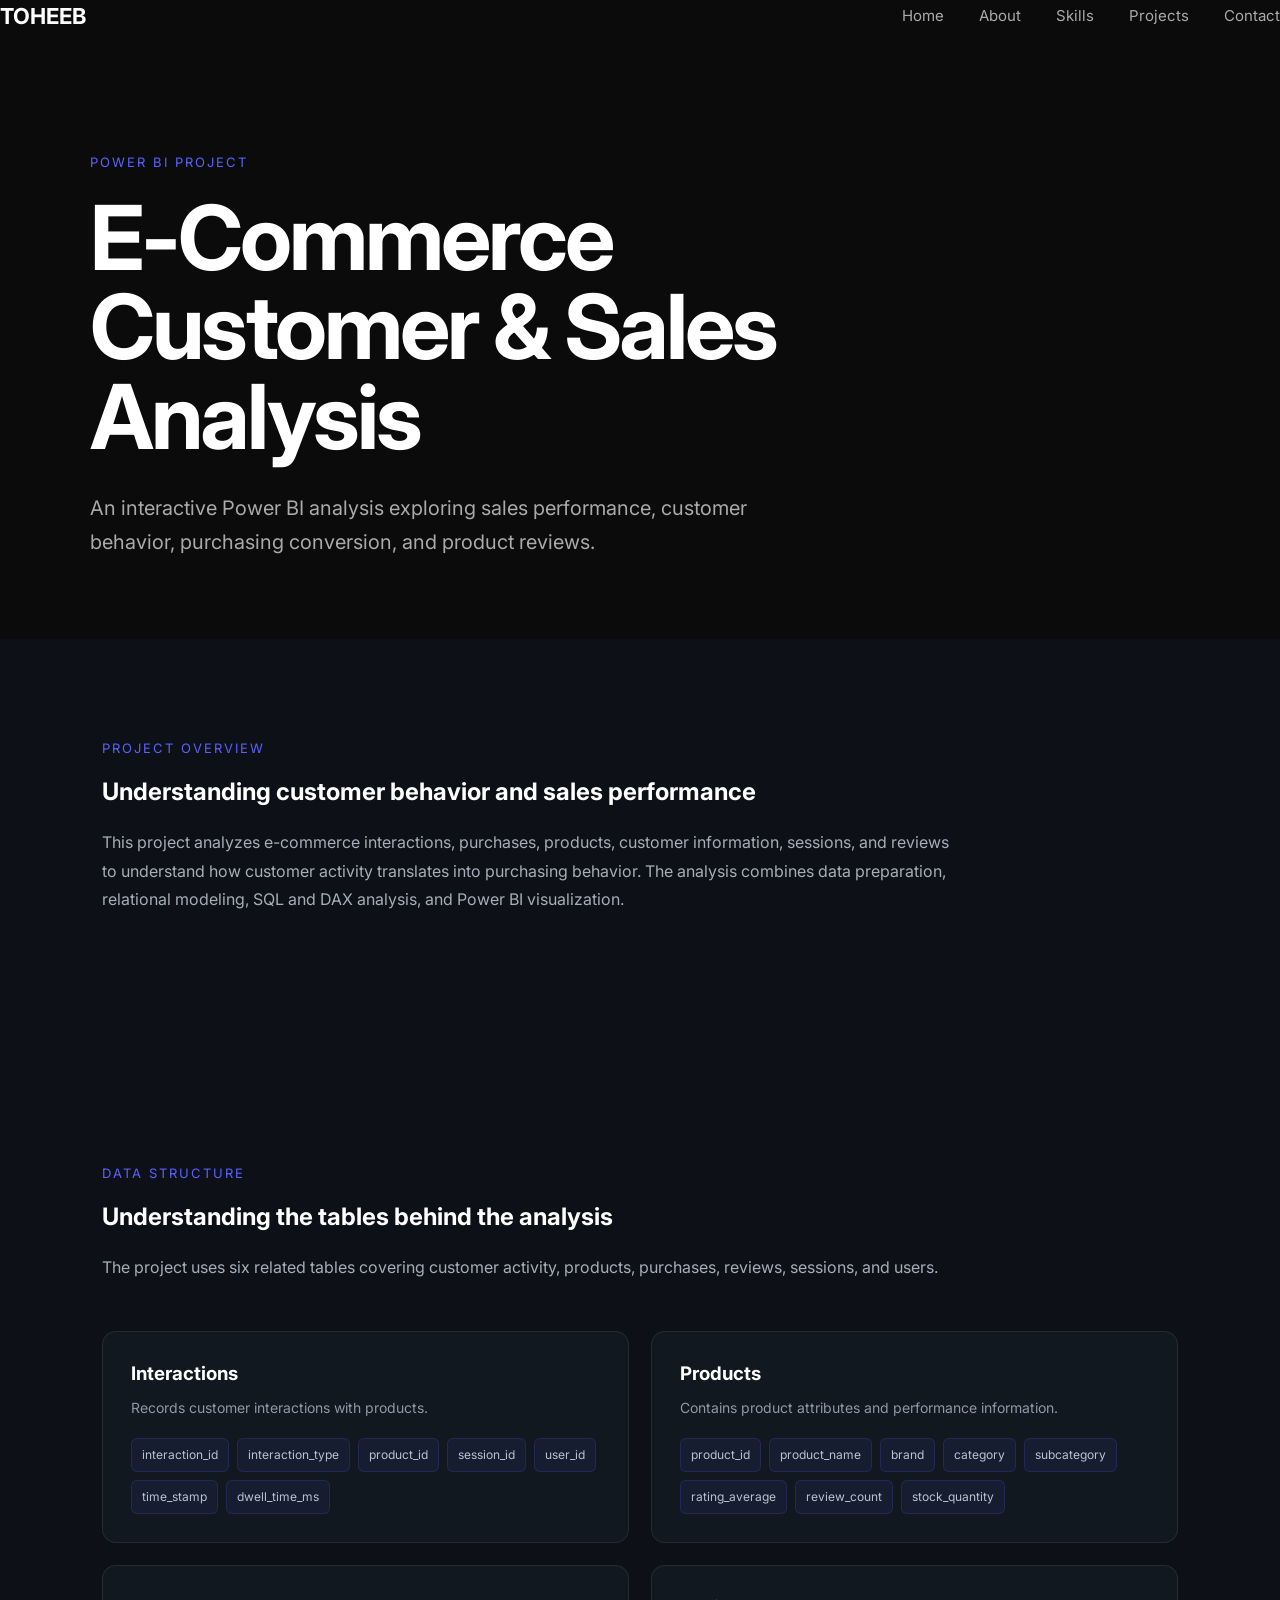
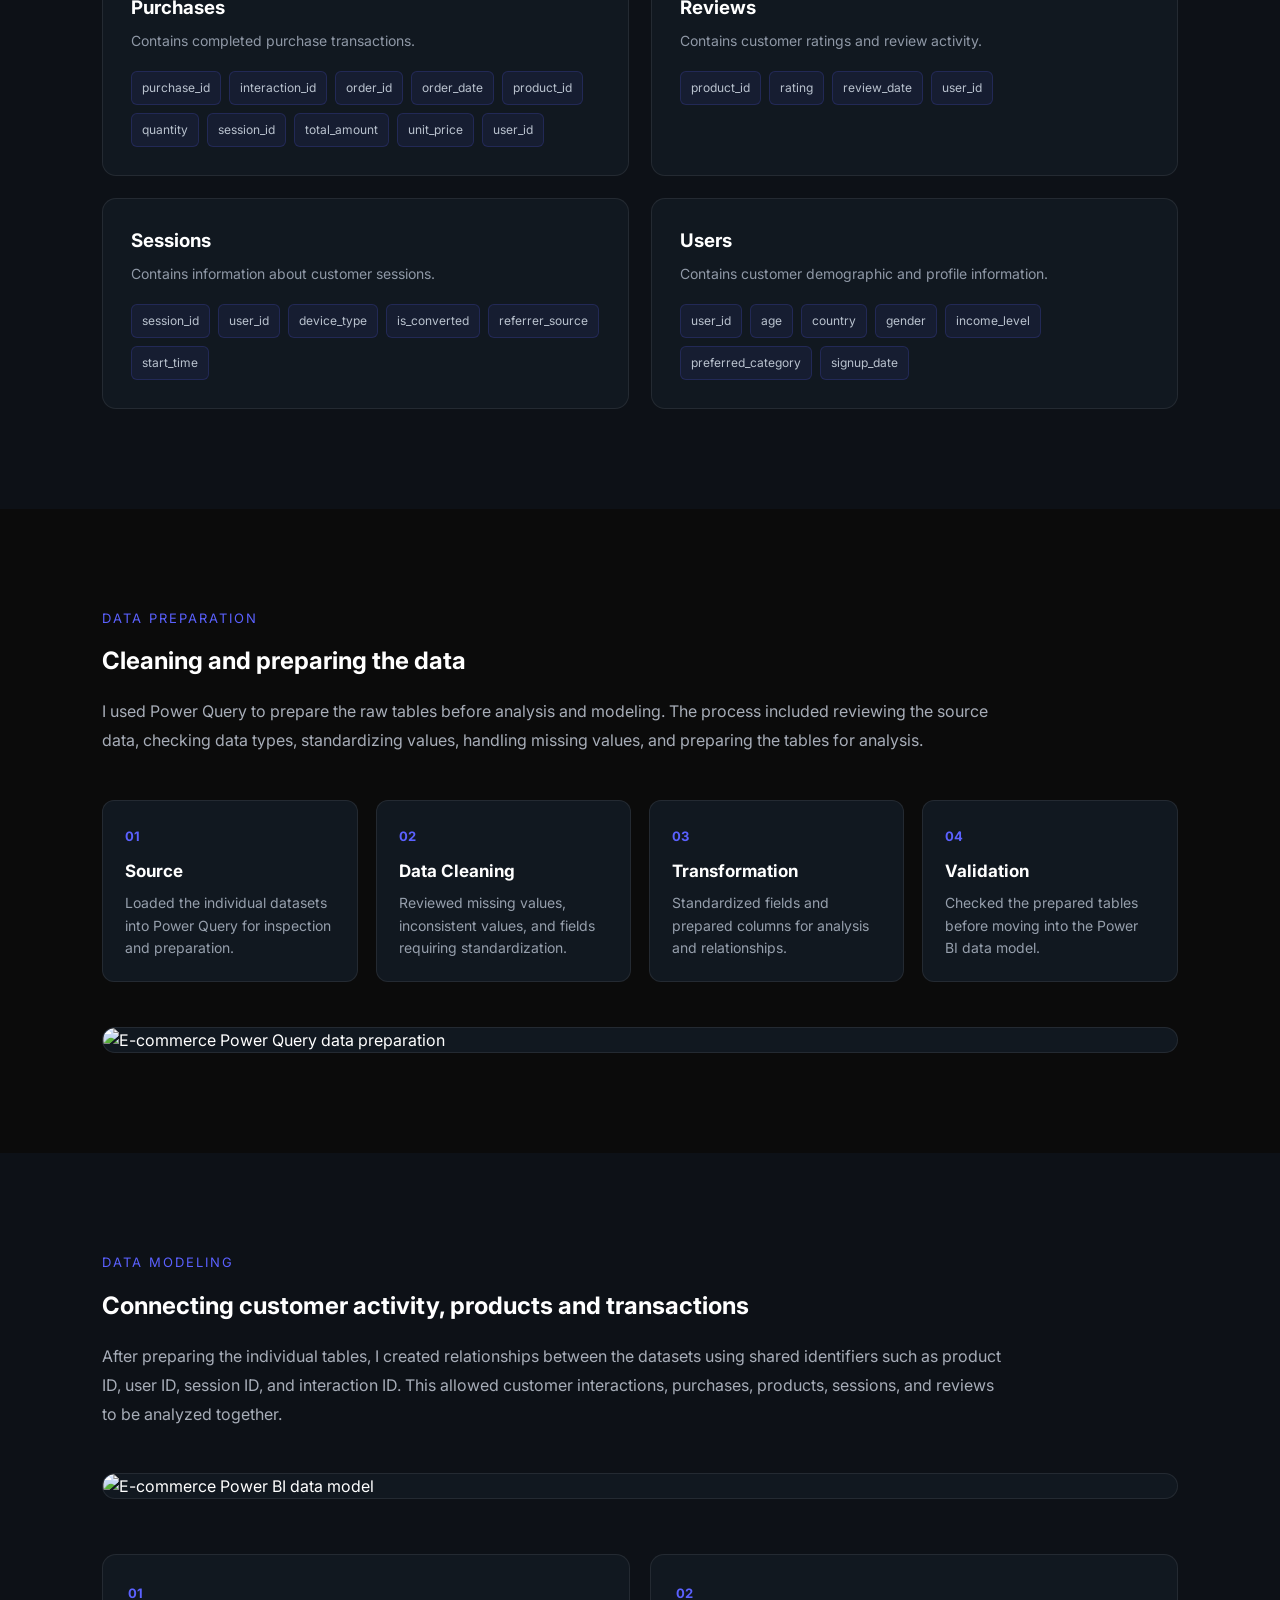
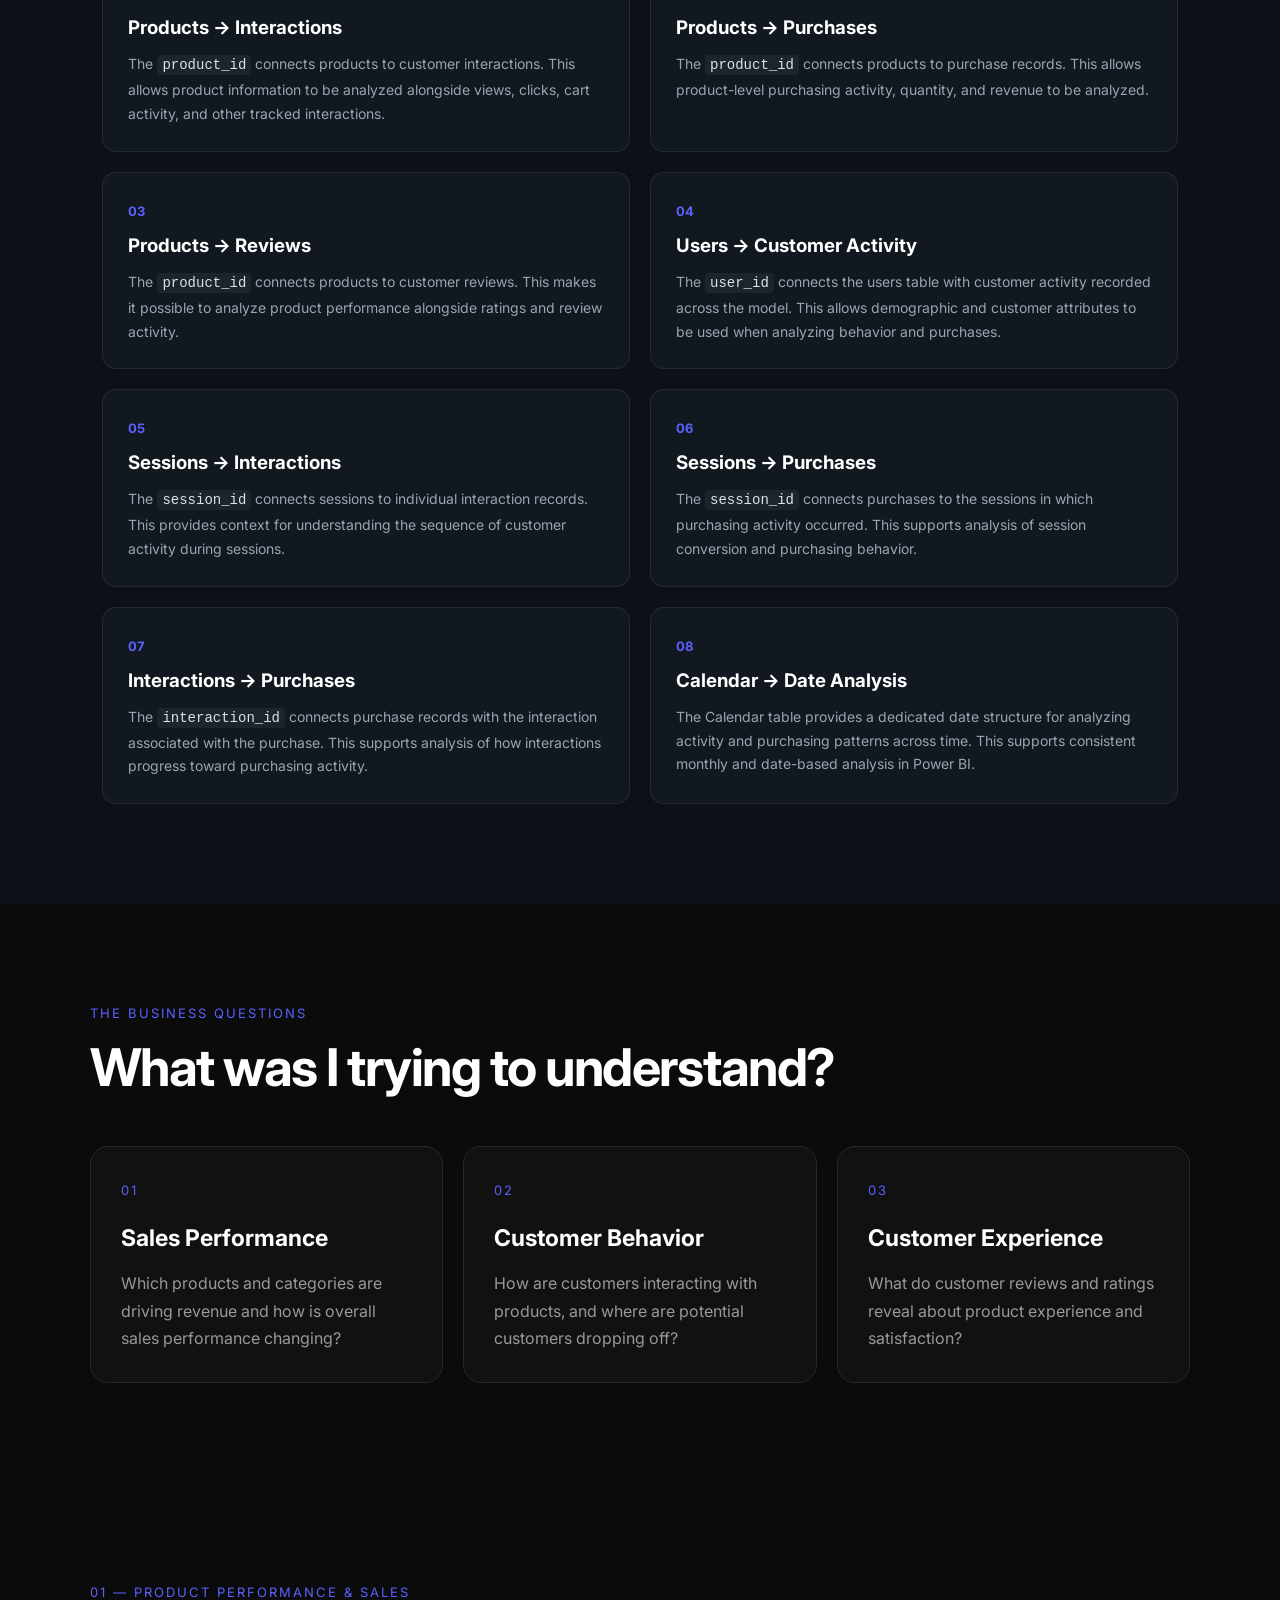
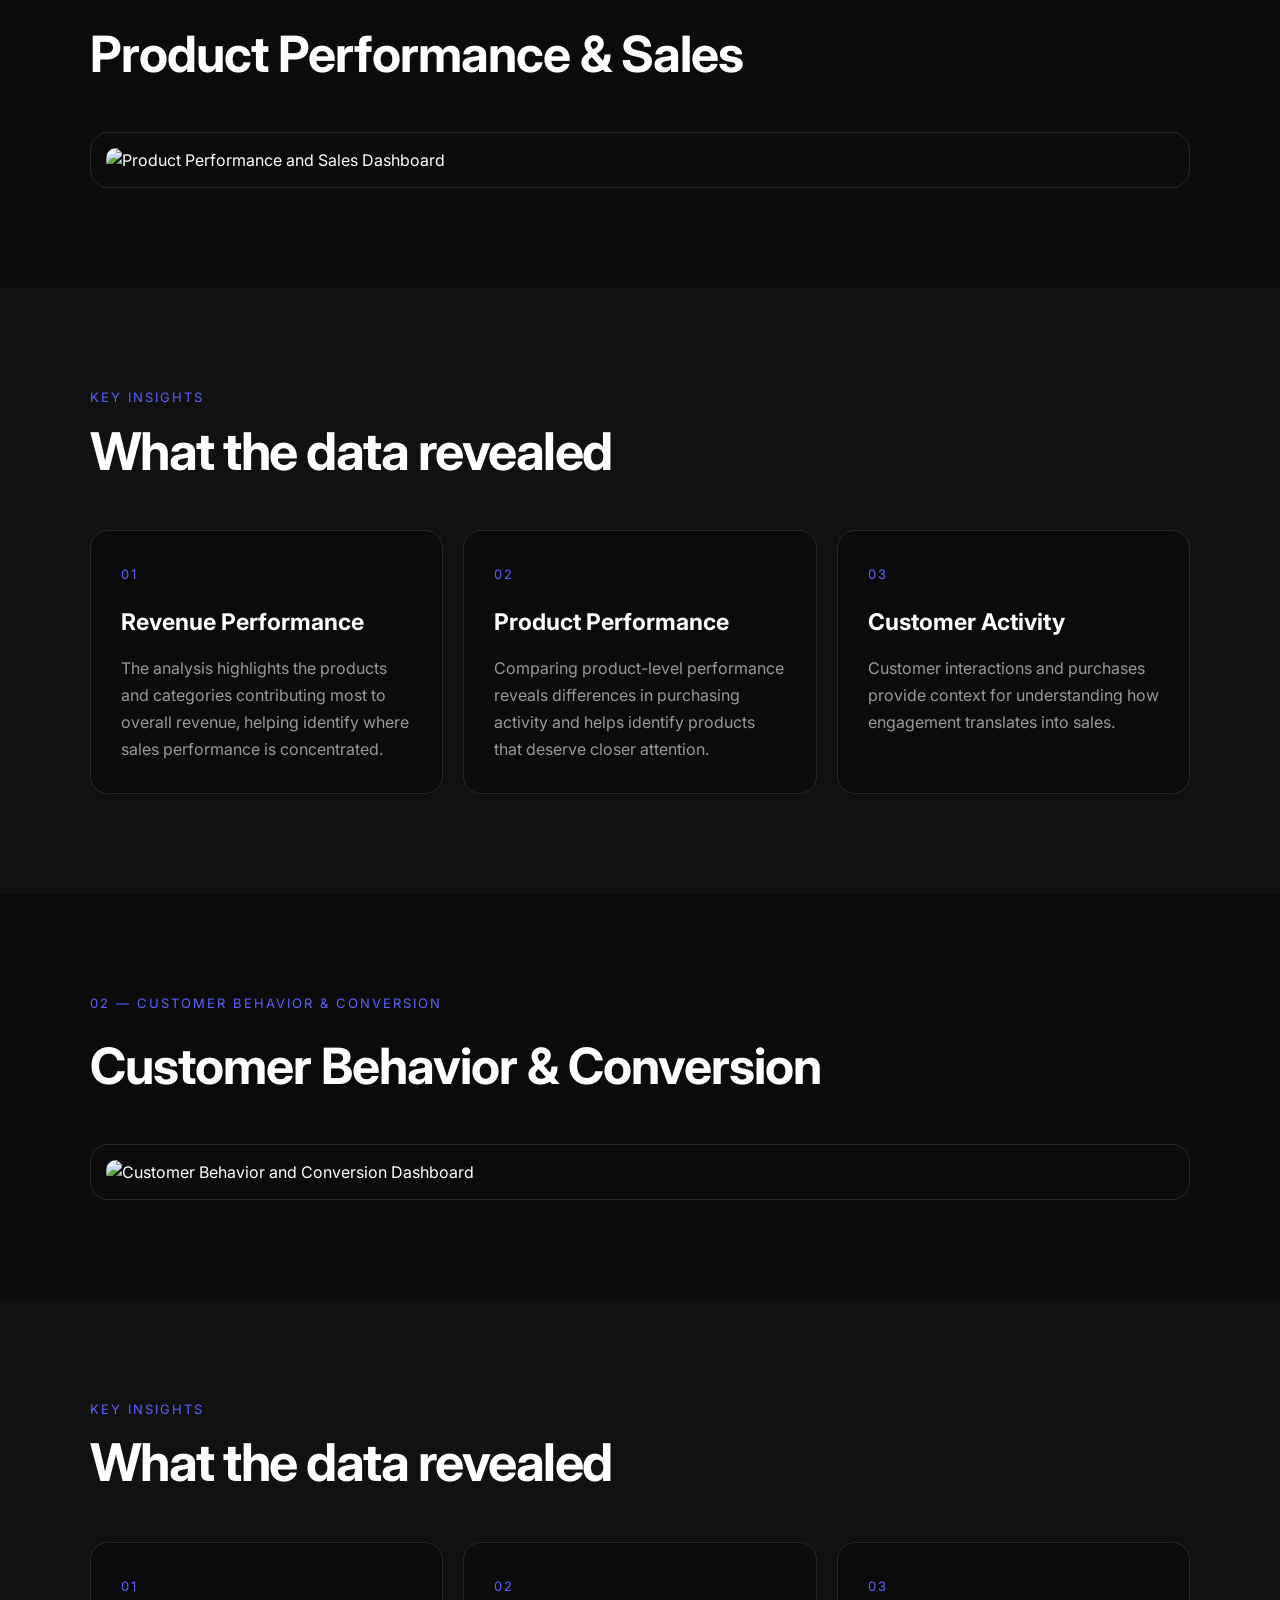
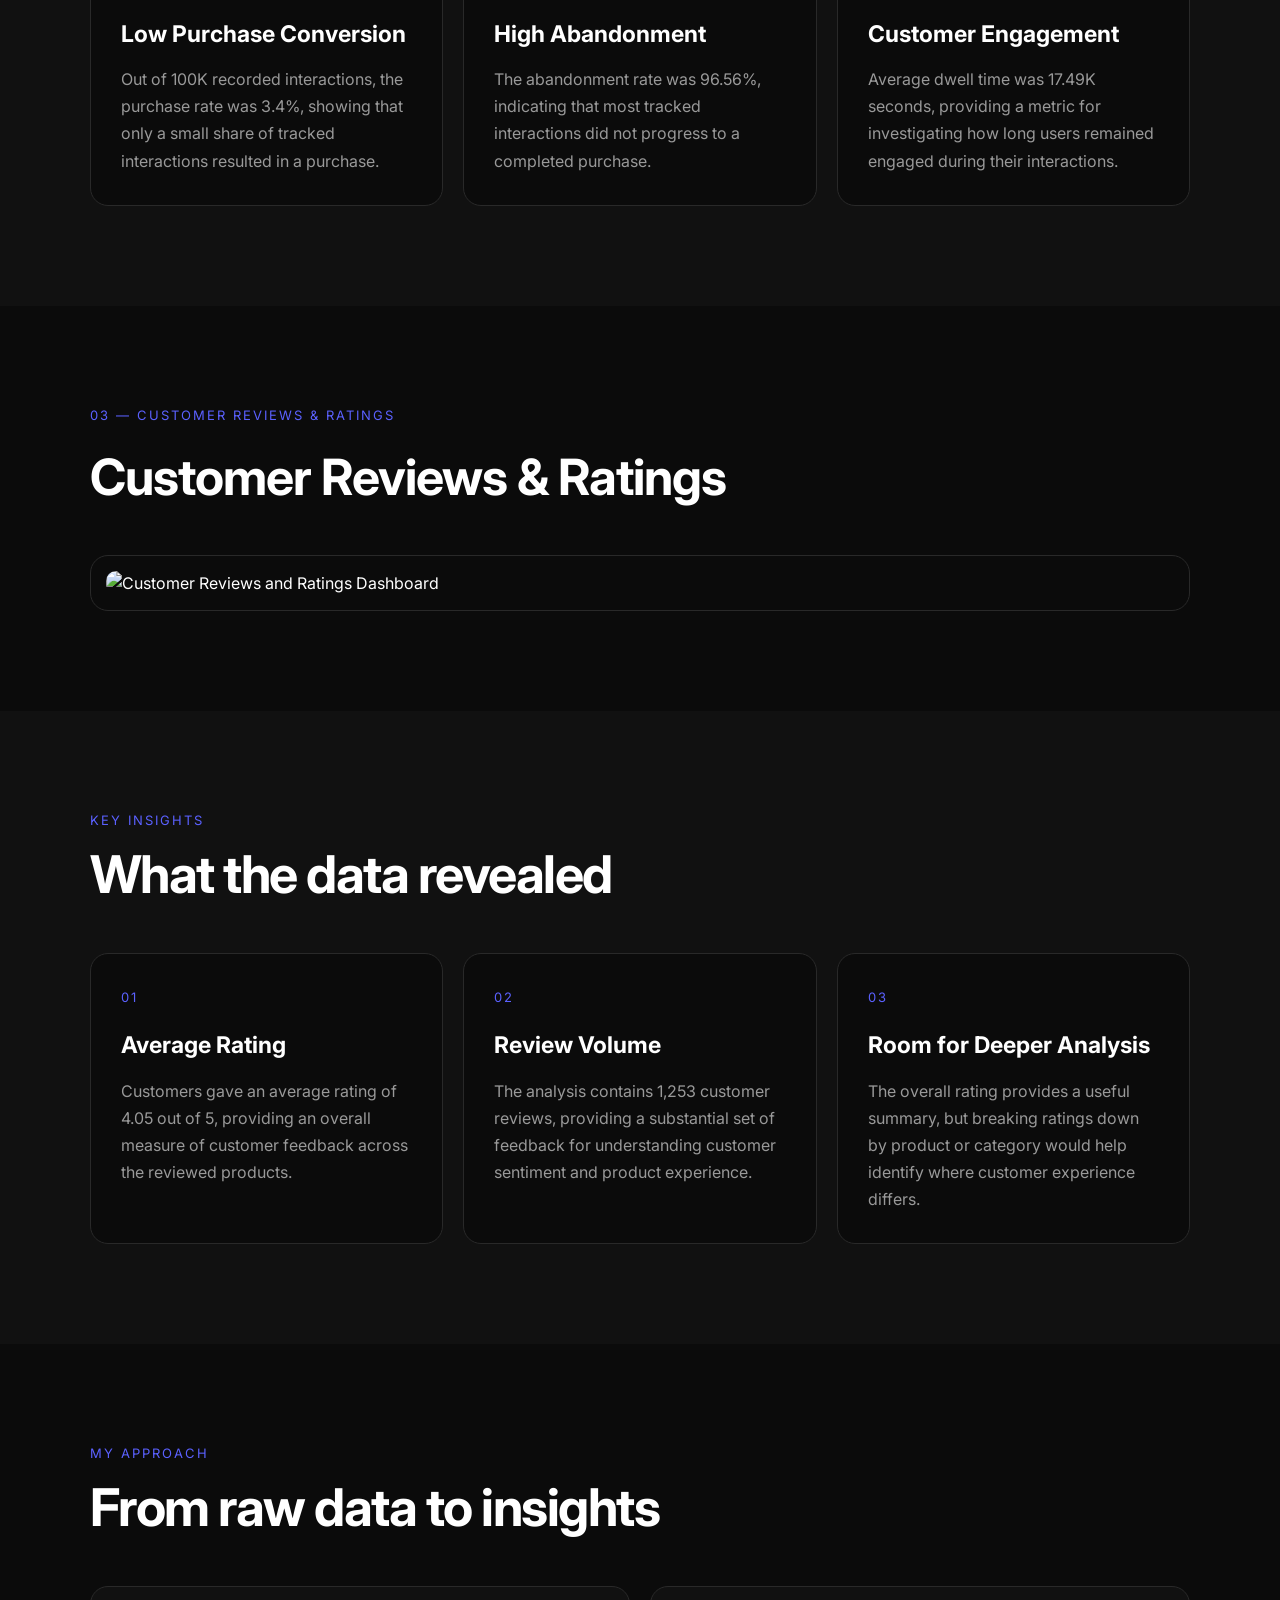
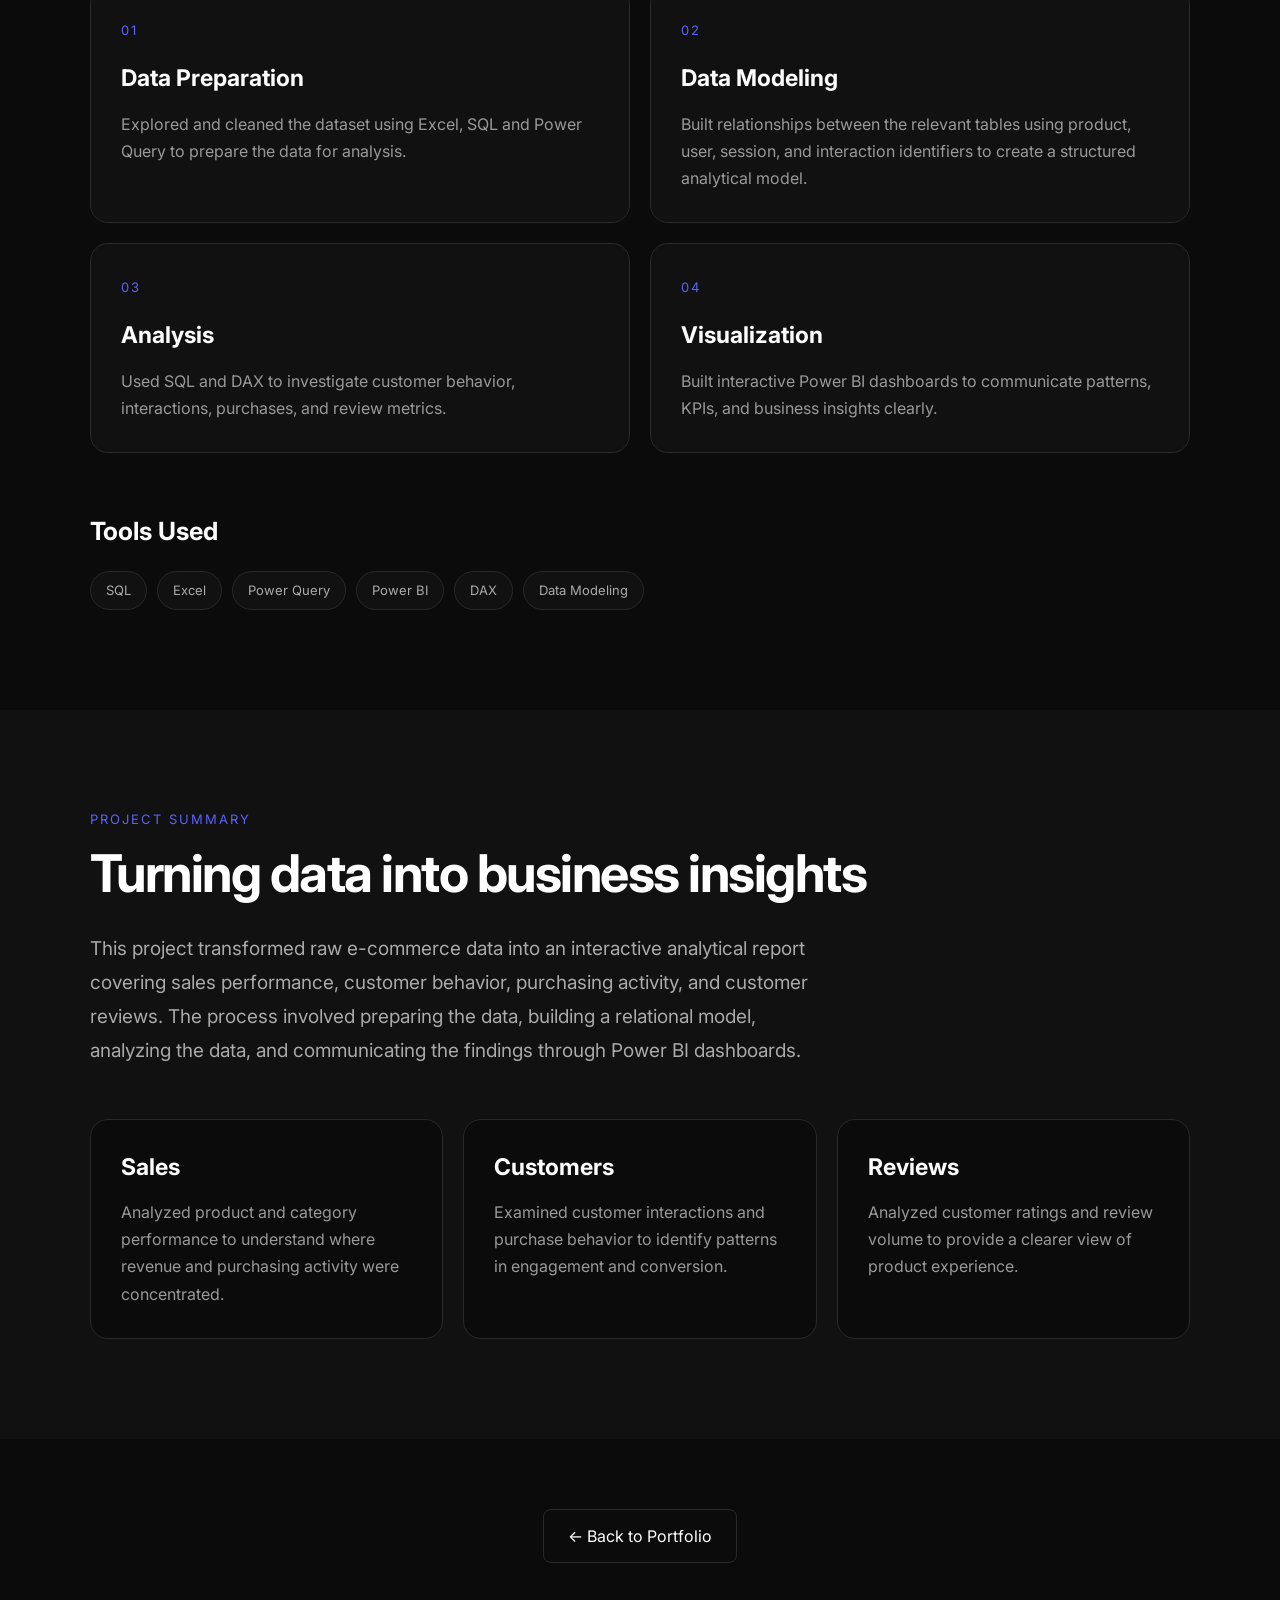
==== project1.html @ 01ffde6a "Add files via upload" ====
<!DOCTYPE html>
<html lang="en">

<head>

    <meta charset="UTF-8">
    <meta name="viewport" content="width=device-width, initial-scale=1.0">

    <title>E-Commerce Customer & Sales Analysis | Toheeb</title>

    <link rel="preconnect" href="https://fonts.googleapis.com">
    <link rel="preconnect" href="https://fonts.gstatic.com" crossorigin>

    <link
        href="https://fonts.googleapis.com/css2?family=Inter:wght@400;500;600;700;800&display=swap"
        rel="stylesheet"
    >

    <link rel="stylesheet" href="style.css">


    <!-- PROJECT 1 ADDITIONAL STYLES -->
    <style>

        /* =========================
           DATA STRUCTURE
        ========================== */

        .project1-data-structure {
            padding: 100px 8%;
            background: #0d1117;
        }

        .project1-data-heading {
            max-width: 850px;
            margin-bottom: 50px;
        }

        .project1-data-heading h2 {
            margin-top: 10px;
        }

        .project1-data-heading p:last-child {
            color: #a7adb8;
            line-height: 1.8;
            margin-top: 18px;
        }

        .project1-table-grid {
            display: grid;
            grid-template-columns: repeat(2, 1fr);
            gap: 22px;
        }

        .project1-table-card {
            background: #111820;
            border: 1px solid rgba(255,255,255,0.08);
            border-radius: 14px;
            padding: 28px;
        }

        .project1-table-card h3 {
            margin-bottom: 8px;
            color: #ffffff;
        }

        .project1-table-purpose {
            color: #8f98a6;
            font-size: 14px;
            margin-bottom: 20px;
        }

        .project1-columns {
            display: flex;
            flex-wrap: wrap;
            gap: 8px;
        }

        .project1-columns span {
            background: rgba(91, 97, 255, 0.08);
            border: 1px solid rgba(91, 97, 255, 0.18);
            color: #b9c2ce;
            padding: 7px 10px;
            border-radius: 6px;
            font-size: 12px;
        }


        /* =========================
           POWER QUERY
        ========================== */

        .project1-power-query {
            padding: 100px 8%;
        }

        .project1-power-query-content {
            max-width: 900px;
            margin-bottom: 45px;
        }

        .project1-power-query-content h2 {
            margin-top: 10px;
        }

        .project1-power-query-content p:last-child {
            color: #a7adb8;
            line-height: 1.8;
            margin-top: 18px;
        }

        .project1-process-grid {
            display: grid;
            grid-template-columns: repeat(4, 1fr);
            gap: 18px;
            margin-bottom: 45px;
        }

        .project1-process-card {
            background: #111820;
            border: 1px solid rgba(255,255,255,0.08);
            border-radius: 12px;
            padding: 22px;
        }

        .project1-process-card span {
            color: #5b61ff;
            font-size: 13px;
            font-weight: 700;
        }

        .project1-process-card h3 {
            margin: 12px 0 8px;
            font-size: 17px;
        }

        .project1-process-card p {
            color: #969fac;
            font-size: 14px;
            line-height: 1.6;
        }

        .project1-process-image {
            width: 100%;
            overflow: hidden;
            border-radius: 14px;
            border: 1px solid rgba(255,255,255,0.08);
            background: #111820;
        }

        .project1-process-image img {
            width: 100%;
            display: block;
        }


        /* =========================
           DATA MODEL
        ========================== */

        .project1-model {
            padding: 100px 8%;
            background: #0d1117;
        }

        .project1-model-content {
            max-width: 900px;
            margin-bottom: 45px;
        }

        .project1-model-content h2 {
            margin-top: 10px;
        }

        .project1-model-content p:last-child {
            color: #a7adb8;
            line-height: 1.8;
            margin-top: 18px;
        }

        .project1-model-image {
            width: 100%;
            overflow: hidden;
            border-radius: 14px;
            border: 1px solid rgba(255,255,255,0.08);
            background: #111820;
            margin-bottom: 55px;
        }

        .project1-model-image img {
            width: 100%;
            display: block;
        }

        .project1-relationships {
            display: grid;
            grid-template-columns: repeat(2, 1fr);
            gap: 20px;
        }

        .project1-relationship-card {
            background: #111820;
            border: 1px solid rgba(255,255,255,0.08);
            border-radius: 14px;
            padding: 25px;
        }

        .project1-relationship-card span {
            color: #5b61ff;
            font-size: 13px;
            font-weight: 700;
        }

        .project1-relationship-card h3 {
            margin: 10px 0;
        }

        .project1-relationship-card p {
            color: #9ba4b1;
            line-height: 1.7;
            font-size: 14px;
        }

        .project1-relationship-card code {
            color: #dce2ea;
            background: rgba(255,255,255,0.05);
            padding: 2px 5px;
            border-radius: 4px;
        }


        /* =========================
           RESPONSIVE
        ========================== */

        @media (max-width: 900px) {

            .project1-table-grid,
            .project1-relationships {
                grid-template-columns: 1fr;
            }

            .project1-process-grid {
                grid-template-columns: repeat(2, 1fr);
            }

        }

        @media (max-width: 600px) {

            .project1-data-structure,
            .project1-power-query,
            .project1-model {
                padding: 70px 5%;
            }

            .project1-process-grid {
                grid-template-columns: 1fr;
            }

            .project1-table-card,
            .project1-relationship-card {
                padding: 22px;
            }

        }

    </style>

</head>


<body>


<header>

    <nav>

        <div class="logo">TOHEEB</div>

        <div class="nav-links">

            <a href="index.html">Home</a>
            <a href="index.html#about">About</a>
            <a href="index.html#skills">Skills</a>
            <a href="index.html#projects">Projects</a>
            <a href="index.html#contact">Contact</a>

        </div>

    </nav>

</header>



<main>


    <!-- =========================
         HERO
    ========================== -->

    <section class="project-hero">

        <p>
            POWER BI PROJECT
        </p>

        <h1>
            E-Commerce Customer & Sales Analysis
        </h1>

        <p>
            An interactive Power BI analysis exploring sales performance,
            customer behavior, purchasing conversion, and product reviews.
        </p>

    </section>



    <!-- =========================
         PROJECT OVERVIEW
    ========================== -->

    <section class="project1-data-structure">

        <div class="project1-data-heading">

            <p class="project-label">
                PROJECT OVERVIEW
            </p>

            <h2>
                Understanding customer behavior and sales performance
            </h2>

            <p>

                This project analyzes e-commerce interactions,
                purchases, products, customer information, sessions,
                and reviews to understand how customer activity
                translates into purchasing behavior.

                The analysis combines data preparation, relational
                modeling, SQL and DAX analysis, and Power BI
                visualization.

            </p>

        </div>

    </section>



    <!-- =========================
         DATA STRUCTURE
    ========================== -->

    <section class="project1-data-structure">

        <div class="project1-data-heading">

            <p class="project-label">
                DATA STRUCTURE
            </p>

            <h2>
                Understanding the tables behind the analysis
            </h2>

            <p>

                The project uses six related tables covering customer
                activity, products, purchases, reviews, sessions,
                and users.

            </p>

        </div>


        <div class="project1-table-grid">


            <!-- INTERACTIONS -->

            <div class="project1-table-card">

                <h3>
                    Interactions
                </h3>

                <p class="project1-table-purpose">
                    Records customer interactions with products.
                </p>

                <div class="project1-columns">

                    <span>interaction_id</span>
                    <span>interaction_type</span>
                    <span>product_id</span>
                    <span>session_id</span>
                    <span>user_id</span>
                    <span>time_stamp</span>
                    <span>dwell_time_ms</span>

                </div>

            </div>



            <!-- PRODUCTS -->

            <div class="project1-table-card">

                <h3>
                    Products
                </h3>

                <p class="project1-table-purpose">
                    Contains product attributes and performance information.
                </p>

                <div class="project1-columns">

                    <span>product_id</span>
                    <span>product_name</span>
                    <span>brand</span>
                    <span>category</span>
                    <span>subcategory</span>
                    <span>rating_average</span>
                    <span>review_count</span>
                    <span>stock_quantity</span>

                </div>

            </div>



            <!-- PURCHASES -->

            <div class="project1-table-card">

                <h3>
                    Purchases
                </h3>

                <p class="project1-table-purpose">
                    Contains completed purchase transactions.
                </p>

                <div class="project1-columns">

                    <span>purchase_id</span>
                    <span>interaction_id</span>
                    <span>order_id</span>
                    <span>order_date</span>
                    <span>product_id</span>
                    <span>quantity</span>
                    <span>session_id</span>
                    <span>total_amount</span>
                    <span>unit_price</span>
                    <span>user_id</span>

                </div>

            </div>



            <!-- REVIEWS -->

            <div class="project1-table-card">

                <h3>
                    Reviews
                </h3>

                <p class="project1-table-purpose">
                    Contains customer ratings and review activity.
                </p>

                <div class="project1-columns">

                    <span>product_id</span>
                    <span>rating</span>
                    <span>review_date</span>
                    <span>user_id</span>

                </div>

            </div>



            <!-- SESSIONS -->

            <div class="project1-table-card">

                <h3>
                    Sessions
                </h3>

                <p class="project1-table-purpose">
                    Contains information about customer sessions.
                </p>

                <div class="project1-columns">

                    <span>session_id</span>
                    <span>user_id</span>
                    <span>device_type</span>
                    <span>is_converted</span>
                    <span>referrer_source</span>
                    <span>start_time</span>

                </div>

            </div>



            <!-- USERS -->

            <div class="project1-table-card">

                <h3>
                    Users
                </h3>

                <p class="project1-table-purpose">
                    Contains customer demographic and profile information.
                </p>

                <div class="project1-columns">

                    <span>user_id</span>
                    <span>age</span>
                    <span>country</span>
                    <span>gender</span>
                    <span>income_level</span>
                    <span>preferred_category</span>
                    <span>signup_date</span>

                </div>

            </div>


        </div>

    </section>



    <!-- =========================
         POWER QUERY
    ========================== -->

    <section class="project1-power-query">

        <div class="project1-power-query-content">

            <p class="project-label">
                DATA PREPARATION
            </p>

            <h2>
                Cleaning and preparing the data
            </h2>

            <p>

                I used Power Query to prepare the raw tables before
                analysis and modeling. The process included reviewing
                the source data, checking data types, standardizing
                values, handling missing values, and preparing the
                tables for analysis.

            </p>

        </div>


        <div class="project1-process-grid">


            <div class="project1-process-card">

                <span>01</span>

                <h3>
                    Source
                </h3>

                <p>
                    Loaded the individual datasets into Power Query
                    for inspection and preparation.
                </p>

            </div>



            <div class="project1-process-card">

                <span>02</span>

                <h3>
                    Data Cleaning
                </h3>

                <p>
                    Reviewed missing values, inconsistent values,
                    and fields requiring standardization.
                </p>

            </div>



            <div class="project1-process-card">

                <span>03</span>

                <h3>
                    Transformation
                </h3>

                <p>
                    Standardized fields and prepared columns for
                    analysis and relationships.
                </p>

            </div>



            <div class="project1-process-card">

                <span>04</span>

                <h3>
                    Validation
                </h3>

                <p>
                    Checked the prepared tables before moving into
                    the Power BI data model.
                </p>

            </div>


        </div>


        <div class="project1-process-image">

            <img
                src="images/project1-power-query.png"
                alt="E-commerce Power Query data preparation"
            >

        </div>

    </section>



    <!-- =========================
         DATA MODELING
    ========================== -->

    <section class="project1-model">

        <div class="project1-model-content">

            <p class="project-label">
                DATA MODELING
            </p>

            <h2>
                Connecting customer activity, products and transactions
            </h2>

            <p>

                After preparing the individual tables, I created
                relationships between the datasets using shared
                identifiers such as product ID, user ID, session ID,
                and interaction ID.

                This allowed customer interactions, purchases,
                products, sessions, and reviews to be analyzed
                together.

            </p>

        </div>


        <div class="project1-model-image">

            <img
                src="images/project1-data-model.png"
                alt="E-commerce Power BI data model"
            >

        </div>


        <div class="project1-relationships">


            <!-- RELATIONSHIP 01 -->

            <div class="project1-relationship-card">

                <span>01</span>

                <h3>
                    Products → Interactions
                </h3>

                <p>

                    The <code>product_id</code> connects products
                    to customer interactions.

                    This allows product information to be analyzed
                    alongside views, clicks, cart activity, and
                    other tracked interactions.

                </p>

            </div>



            <!-- RELATIONSHIP 02 -->

            <div class="project1-relationship-card">

                <span>02</span>

                <h3>
                    Products → Purchases
                </h3>

                <p>

                    The <code>product_id</code> connects products
                    to purchase records.

                    This allows product-level purchasing activity,
                    quantity, and revenue to be analyzed.

                </p>

            </div>



            <!-- RELATIONSHIP 03 -->

            <div class="project1-relationship-card">

                <span>03</span>

                <h3>
                    Products → Reviews
                </h3>

                <p>

                    The <code>product_id</code> connects products
                    to customer reviews.

                    This makes it possible to analyze product
                    performance alongside ratings and review activity.

                </p>

            </div>



            <!-- RELATIONSHIP 04 -->

            <div class="project1-relationship-card">

                <span>04</span>

                <h3>
                    Users → Customer Activity
                </h3>

                <p>

                    The <code>user_id</code> connects the users table
                    with customer activity recorded across the model.

                    This allows demographic and customer attributes
                    to be used when analyzing behavior and purchases.

                </p>

            </div>



            <!-- RELATIONSHIP 05 -->

            <div class="project1-relationship-card">

                <span>05</span>

                <h3>
                    Sessions → Interactions
                </h3>

                <p>

                    The <code>session_id</code> connects sessions
                    to individual interaction records.

                    This provides context for understanding the
                    sequence of customer activity during sessions.

                </p>

            </div>



            <!-- RELATIONSHIP 06 -->

            <div class="project1-relationship-card">

                <span>06</span>

                <h3>
                    Sessions → Purchases
                </h3>

                <p>

                    The <code>session_id</code> connects purchases
                    to the sessions in which purchasing activity
                    occurred.

                    This supports analysis of session conversion
                    and purchasing behavior.

                </p>

            </div>



            <!-- RELATIONSHIP 07 -->

            <div class="project1-relationship-card">

                <span>07</span>

                <h3>
                    Interactions → Purchases
                </h3>

                <p>

                    The <code>interaction_id</code> connects purchase
                    records with the interaction associated with
                    the purchase.

                    This supports analysis of how interactions
                    progress toward purchasing activity.

                </p>

            </div>



            <!-- RELATIONSHIP 08 -->

            <div class="project1-relationship-card">

                <span>08</span>

                <h3>
                    Calendar → Date Analysis
                </h3>

                <p>

                    The Calendar table provides a dedicated date
                    structure for analyzing activity and purchasing
                    patterns across time.

                    This supports consistent monthly and date-based
                    analysis in Power BI.

                </p>

            </div>


        </div>

    </section>



    <!-- =========================
         BUSINESS QUESTIONS
    ========================== -->

    <section class="project-questions">

        <p class="project-label">
            THE BUSINESS QUESTIONS
        </p>

        <h2>
            What was I trying to understand?
        </h2>


        <div class="questions-grid">


            <div class="question-card">

                <span>01</span>

                <h3>
                    Sales Performance
                </h3>

                <p>

                    Which products and categories are driving revenue
                    and how is overall sales performance changing?

                </p>

            </div>



            <div class="question-card">

                <span>02</span>

                <h3>
                    Customer Behavior
                </h3>

                <p>

                    How are customers interacting with products,
                    and where are potential customers dropping off?

                </p>

            </div>



            <div class="question-card">

                <span>03</span>

                <h3>
                    Customer Experience
                </h3>

                <p>

                    What do customer reviews and ratings reveal
                    about product experience and satisfaction?

                </p>

            </div>


        </div>

    </section>



    <!-- =========================
         DASHBOARD 1
    ========================== -->

    <section class="dashboard-section">

        <p class="project-label">
            01 — PRODUCT PERFORMANCE & SALES
        </p>

        <h2>
            Product Performance & Sales
        </h2>


        <div class="dashboard-image">

            <img
                src="images/product-performance.png"
                alt="Product Performance and Sales Dashboard"
            >

        </div>

    </section>



    <!-- =========================
         DASHBOARD 1 INSIGHTS
    ========================== -->

    <section class="insights-section">

        <p class="project-label">
            KEY INSIGHTS
        </p>

        <h2>
            What the data revealed
        </h2>


        <div class="insights-grid">


            <div class="insight-card">

                <span>01</span>

                <h3>
                    Revenue Performance
                </h3>

                <p>

                    The analysis highlights the products and categories
                    contributing most to overall revenue, helping
                    identify where sales performance is concentrated.

                </p>

            </div>



            <div class="insight-card">

                <span>02</span>

                <h3>
                    Product Performance
                </h3>

                <p>

                    Comparing product-level performance reveals
                    differences in purchasing activity and helps
                    identify products that deserve closer attention.

                </p>

            </div>



            <div class="insight-card">

                <span>03</span>

                <h3>
                    Customer Activity
                </h3>

                <p>

                    Customer interactions and purchases provide
                    context for understanding how engagement
                    translates into sales.

                </p>

            </div>


        </div>

    </section>



    <!-- =========================
         DASHBOARD 2
    ========================== -->

    <section class="dashboard-section">

        <p class="project-label">
            02 — CUSTOMER BEHAVIOR & CONVERSION
        </p>

        <h2>
            Customer Behavior & Conversion
        </h2>


        <div class="dashboard-image">

            <img
                src="images/customer-behavior.png"
                alt="Customer Behavior and Conversion Dashboard"
            >

        </div>

    </section>



    <!-- =========================
         DASHBOARD 2 INSIGHTS
    ========================== -->

    <section class="insights-section">

        <p class="project-label">
            KEY INSIGHTS
        </p>

        <h2>
            What the data revealed
        </h2>


        <div class="insights-grid">


            <div class="insight-card">

                <span>01</span>

                <h3>
                    Low Purchase Conversion
                </h3>

                <p>

                    Out of 100K recorded interactions, the purchase
                    rate was 3.4%, showing that only a small share
                    of tracked interactions resulted in a purchase.

                </p>

            </div>



            <div class="insight-card">

                <span>02</span>

                <h3>
                    High Abandonment
                </h3>

                <p>

                    The abandonment rate was 96.56%, indicating that
                    most tracked interactions did not progress to
                    a completed purchase.

                </p>

            </div>



            <div class="insight-card">

                <span>03</span>

                <h3>
                    Customer Engagement
                </h3>

                <p>

                    Average dwell time was 17.49K seconds, providing
                    a metric for investigating how long users remained
                    engaged during their interactions.

                </p>

            </div>


        </div>

    </section>



    <!-- =========================
         DASHBOARD 3
    ========================== -->

    <section class="dashboard-section">

        <p class="project-label">
            03 — CUSTOMER REVIEWS & RATINGS
        </p>

        <h2>
            Customer Reviews & Ratings
        </h2>


        <div class="dashboard-image">

            <img
                src="images/customer-reviews.png"
                alt="Customer Reviews and Ratings Dashboard"
            >

        </div>

    </section>



    <!-- =========================
         DASHBOARD 3 INSIGHTS
    ========================== -->

    <section class="insights-section">

        <p class="project-label">
            KEY INSIGHTS
        </p>

        <h2>
            What the data revealed
        </h2>


        <div class="insights-grid">


            <div class="insight-card">

                <span>01</span>

                <h3>
                    Average Rating
                </h3>

                <p>

                    Customers gave an average rating of 4.05 out of 5,
                    providing an overall measure of customer feedback
                    across the reviewed products.

                </p>

            </div>



            <div class="insight-card">

                <span>02</span>

                <h3>
                    Review Volume
                </h3>

                <p>

                    The analysis contains 1,253 customer reviews,
                    providing a substantial set of feedback for
                    understanding customer sentiment and product
                    experience.

                </p>

            </div>



            <div class="insight-card">

                <span>03</span>

                <h3>
                    Room for Deeper Analysis
                </h3>

                <p>

                    The overall rating provides a useful summary,
                    but breaking ratings down by product or category
                    would help identify where customer experience differs.

                </p>

            </div>


        </div>

    </section>



    <!-- =========================
         WORKFLOW
    ========================== -->

    <section class="workflow-section">

        <p class="project-label">
            MY APPROACH
        </p>

        <h2>
            From raw data to insights
        </h2>


        <div class="workflow-grid">


            <div class="workflow-card">

                <span>01</span>

                <h3>
                    Data Preparation
                </h3>

                <p>

                    Explored and cleaned the dataset using Excel,
                    SQL and Power Query to prepare the data for analysis.

                </p>

            </div>



            <div class="workflow-card">

                <span>02</span>

                <h3>
                    Data Modeling
                </h3>

                <p>

                    Built relationships between the relevant tables
                    using product, user, session, and interaction
                    identifiers to create a structured analytical model.

                </p>

            </div>



            <div class="workflow-card">

                <span>03</span>

                <h3>
                    Analysis
                </h3>

                <p>

                    Used SQL and DAX to investigate customer behavior,
                    interactions, purchases, and review metrics.

                </p>

            </div>



            <div class="workflow-card">

                <span>04</span>

                <h3>
                    Visualization
                </h3>

                <p>

                    Built interactive Power BI dashboards to communicate
                    patterns, KPIs, and business insights clearly.

                </p>

            </div>


        </div>


        <div class="tools-used">

            <h3>
                Tools Used
            </h3>

            <div class="tool-list">

                <span>SQL</span>
                <span>Excel</span>
                <span>Power Query</span>
                <span>Power BI</span>
                <span>DAX</span>
                <span>Data Modeling</span>

            </div>

        </div>

    </section>



    <!-- =========================
         PROJECT SUMMARY
    ========================== -->

    <section class="project-summary">

        <p class="project-label">
            PROJECT SUMMARY
        </p>

        <h2>
            Turning data into business insights
        </h2>

        <p class="summary-text">

            This project transformed raw e-commerce data into an
            interactive analytical report covering sales performance,
            customer behavior, purchasing activity, and customer reviews.

            The process involved preparing the data, building a relational
            model, analyzing the data, and communicating the findings
            through Power BI dashboards.

        </p>


        <div class="summary-grid">


            <div class="summary-card">

                <h3>
                    Sales
                </h3>

                <p>

                    Analyzed product and category performance to
                    understand where revenue and purchasing activity
                    were concentrated.

                </p>

            </div>



            <div class="summary-card">

                <h3>
                    Customers
                </h3>

                <p>

                    Examined customer interactions and purchase behavior
                    to identify patterns in engagement and conversion.

                </p>

            </div>



            <div class="summary-card">

                <h3>
                    Reviews
                </h3>

                <p>

                    Analyzed customer ratings and review volume to
                    provide a clearer view of product experience.

                </p>

            </div>


        </div>

    </section>


</main>



<!-- =========================
     NAVIGATION
========================== -->

<section class="project-navigation">

    <a href="index.html" class="back-btn">
        ← Back to Portfolio
    </a>

</section>


</body>

</html>
---- style.css ----
html {
    scroll-behavior: smooth;
}

body {
    font-family: "Inter", Arial, sans-serif;
}
* {
	margin: 0;
	padding: 0;
	box-sizing: border-box;
}

body {
    background: #0b0b0b;
    color: white;
    font-family: "Inter", Arial, sans-serif;
    line-height: 1.5;
}
}

header {
	padding: 30px 7%;
}

nav {
	display: flex;
	justify-content: space-between;
	align-items: center;
}

.logo {
	font-size: 22px;
	font-weight: bold;
}

.nav-links {
	display: flex;
	gap: 35px;
}

.nav-links a {
	color: #aaaaaa;
	text-decoration: none;
	font-size: 15px;
}

.nav-links a:hover {
	color: white;
}
.hero {
    min-height: 85vh;
    padding: 80px 7%;
    display: flex;
    justify-content: space-between;
    align-items: center;
}

.hero-text {
    max-width: 650px;
}

.intro {
    color: #8b8bff;
    font-size: 18px;
    margin-bottom: 20px;
}

.hero h1 {
    font-size: clamp(70px, 10vw, 150px);
    line-height: 0.85;
    letter-spacing: -5px;
    margin-bottom: 35px;
}

.description {
    color: #aaaaaa;
    font-size: 19px;
    line-height: 1.6;
    max-width: 500px;
}

.buttons {
    display: flex;
    gap: 15px;
    margin-top: 35px;
}

.buttons a {
    text-decoration: none;
    padding: 14px 24px;
    border-radius: 8px;
}

.primary-btn {
    background: #5b61ff;
    color: white;
    transition: 0.3s;
}

.primary-btn:hover {
    background: #7075ff;
    transform: translateY(-3px);
}

.secondary-btn {
    border: 1px solid #444444;
    color: white;
    transition: 0.3s;
}

.secondary-btn:hover {
    border-color: #5b61ff;
    transform: translateY(-3px);
}

.hero-side {
    width: 280px;
    padding: 35px;
    border: 1px solid #292929;
    border-radius: 20px;
    background: #111111;
}

.hero-side p {
    color: #777777;
    font-size: 12px;
    letter-spacing: 2px;
    margin-bottom: 25px;
}

.hero-side h2 {
    font-size: 26px;
    margin-bottom: 18px;
    transition: 0.3s;
}

.hero-side h2:hover {
    color: #5b61ff;
    transform: translateX(8px);
}
.about {
    padding: 100px 7%;
    background: #111111;
}

.section-title p {
    color: #5b61ff;
    font-size: 13px;
    letter-spacing: 2px;
    margin-bottom: 10px;
}

.section-title h2 {
    font-size: clamp(36px, 5vw, 52px);
    line-height: 1.1;
    letter-spacing: -1.5px;
    margin-bottom: 50px;
}

.about-content {
    display: flex;
    justify-content: space-between;
    gap: 80px;
}

.about-text {
    max-width: 650px;
}

.about-text p {
    color: #aaaaaa;
    font-size: 18px;
    line-height: 1.8;
    margin-bottom: 25px;
}

.about-highlight {
    min-width: 220px;
    padding: 30px;
    border: 1px solid #292929;
    border-radius: 20px;
    background: #0b0b0b;
}

.about-highlight span {
    display: block;
    color: #5b61ff;
    font-size: 40px;
    font-weight: bold;
}

.about-highlight p {
    color: #888888;
    margin-bottom: 25px;
}
.skills {
    padding: 100px 7%;
}

.skills-grid {
    display: grid;
    grid-template-columns: repeat(2, 1fr);
    gap: 20px;
}

.skill-card {
    padding: 30px;
    background: #111111;
    border: 1px solid #292929;
    border-radius: 18px;
    transition: 0.3s;
}

.skill-card:hover {
    border-color: #5b61ff;
    transform: translateY(-5px);
}

.skill-card h3 {
    font-size: 25px;
    margin-bottom: 15px;
}

.skill-card p {
    color: #999999;
    line-height: 1.7;
}
.projects {
    padding: 100px 7%;
    background: #111111;
}

.projects-grid {
    display: grid;
    grid-template-columns: repeat(2, 1fr);
    gap: 25px;
}

.project-card {
    background: #0b0b0b;
    border: 1px solid #292929;
    border-radius: 18px;
    overflow: hidden;
    transition: 0.3s;
}

.project-card:hover {
    border-color: #5b61ff;
    transform: translateY(-6px);
}

.project-image {
    height: 220px;
    background: #181818;
    display: flex;
    align-items: center;
    justify-content: center;
    border-bottom: 1px solid #292929;
}

.project-image span {
    color: #666666;
    font-size: 14px;
    letter-spacing: 3px;
}

.project-content {
    padding: 30px;
}

.project-content h3 {
    font-size: 25px;
    margin-bottom: 15px;
}

.project-content p {
    color: #999999;
    line-height: 1.7;
    margin-bottom: 20px;
}

.project-tools {
    display: flex;
    flex-wrap: wrap;
    gap: 8px;
    margin-bottom: 25px;
}

.project-tools span {
    padding: 7px 12px;
    background: #181818;
    border: 1px solid #292929;
    border-radius: 20px;
    color: #aaaaaa;
    font-size: 12px;
}

.project-btn {
    display: inline-block;
    color: white;
    text-decoration: none;
    font-size: 14px;
    transition: 0.3s;
}

.project-btn:hover {
    color: #5b61ff;
}
.contact {
    padding: 100px 7%;
}

.contact-content {
    display: flex;
    justify-content: space-between;
    align-items: center;
    gap: 60px;
}

.contact-text {
    max-width: 550px;
}

.contact-text p {
    color: #aaaaaa;
    font-size: 20px;
    line-height: 1.7;
}

.contact-links {
    display: flex;
    flex-direction: column;
    gap: 15px;
    min-width: 220px;
}

.contact-links a {
    padding: 15px 20px;
    border: 1px solid #292929;
    border-radius: 10px;
    color: white;
    text-decoration: none;
    transition: 0.3s;
}

.contact-links a:hover {
    border-color: #5b61ff;
    color: #5b61ff;
    transform: translateX(6px);
}
@media (max-width: 768px) {
    .insights-grid {

    grid-template-columns: 1fr;

    .workflow-grid {
    grid-template-columns: 1fr;
}

.summary-grid {
    grid-template-columns: 1fr;
}
}
    .questions-grid {
    grid-template-columns: 1fr;
}

    header {
        padding: 25px 5%;
    }

    .nav-links {
        gap: 15px;
    }

    .nav-links a {
        font-size: 13px;
    }

    .hero {
        padding: 60px 5%;
        flex-direction: column;
        align-items: flex-start;
        gap: 50px;
    }

    .hero h1 {
        font-size: 70px;
    }

    .hero-side {
        width: 100%;
    }

    .about,
    .skills,
    .projects,
    .contact {
        padding: 80px 5%;
    }

    .about-content {
        flex-direction: column;
        gap: 40px;
    }

    .about-highlight {
        width: 100%;
    }

    .skills-grid {
        grid-template-columns: 1fr;
    }

    .projects-grid {
        grid-template-columns: 1fr;
    }

    .contact-content {
        flex-direction: column;
        align-items: flex-start;
    }

    .contact-links {
        width: 100%;
    }
    footer {
    padding: 60px 7% 25px;
    background: #070707;
    border-top: 1px solid #222222;
}

.footer-content {
    display: flex;
    justify-content: space-between;
    align-items: center;
    gap: 40px;
    padding-bottom: 40px;
}

.footer-logo {
    font-size: 22px;
    font-weight: 800;
    letter-spacing: 1px;
}

.footer-content > p {
    color: #777777;
    font-size: 14px;
}

.footer-links {
    display: flex;
    gap: 25px;
}

.footer-links a {
    color: #888888;
    text-decoration: none;
    font-size: 14px;
    transition: 0.3s;
}

.footer-links a:hover {
    color: white;
}

.footer-bottom {
    padding-top: 25px;
    border-top: 1px solid #1d1d1d;
    text-align: center;
}

.footer-bottom p {
    color: #555555;
    font-size: 12px;
}
}
/* Subtle animations */

.hero-text,
.hero-side {
    animation: fadeUp 0.8s ease forwards;
}

.project-card,
.skill-card {
    animation: fadeUp 0.8s ease forwards;
}

@keyframes fadeUp {
    from {
        opacity: 0;
        transform: translateY(20px);
    }

    to {
        opacity: 1;
        transform: translateY(0);
    }
}
footer {
    padding: 60px 7% 25px;
    background: #070707;
    border-top: 1px solid #222222;
}

.footer-content {
    display: flex;
    justify-content: space-between;
    align-items: center;
    gap: 40px;
    padding-bottom: 40px;
}

.footer-logo {
    font-size: 22px;
    font-weight: 800;
    letter-spacing: 1px;
}

.footer-content > p {
    color: #777777;
    font-size: 14px;
}

.footer-links {
    display: flex;
    gap: 25px;
}

.footer-links a {
    color: #888888;
    text-decoration: none;
    font-size: 14px;
    transition: 0.3s;
}

.footer-links a:hover {
    color: white;
}

.footer-bottom {
    padding-top: 25px;
    border-top: 1px solid #1d1d1d;
    text-align: center;
}

.footer-bottom p {
    color: #555555;
    font-size: 12px;
}
.project-image img {
    width: 100%;
    height: 100%;
    object-fit: contain;
    display: block;
}
/* PROJECT PAGE */

.project-hero {
    padding: 120px 7% 80px;
    max-width: 1000px;
}

.project-hero > p:first-child {
    color: #5b61ff;
    font-size: 13px;
    letter-spacing: 2px;
    margin-bottom: 20px;
}

.project-hero h1 {
    font-size: clamp(50px, 7vw, 90px);
    line-height: 1;
    letter-spacing: -3px;
    margin-bottom: 30px;
}

.project-hero > p:last-child {
    color: #aaaaaa;
    font-size: 20px;
    line-height: 1.7;
    max-width: 700px;
}

.project-overview {
    padding: 80px 7%;
    background: #111111;
}

.project-overview h2 {
    font-size: 40px;
    margin-bottom: 25px;
}

.project-overview p {
    color: #aaaaaa;
    font-size: 18px;
    line-height: 1.8;
    max-width: 800px;
}
/* DASHBOARD SECTIONS */

.dashboard-section {
    padding: 100px 7%;
}

.dashboard-section:nth-of-type(even) {
    background: #111111;
}

.project-label {
    color: #5b61ff;
    font-size: 13px;
    letter-spacing: 2px;
    margin-bottom: 15px;
}

.dashboard-section h2 {
    font-size: clamp(32px, 5vw, 50px);
    margin-bottom: 40px;
    letter-spacing: -1px;
}

.dashboard-image {
    width: 100%;
    max-width: 1200px;
    margin: 0 auto;
    padding: 15px;
    background: #0b0b0b;
    border: 1px solid #292929;
    border-radius: 18px;
    overflow: hidden;
}

.dashboard-image img {
    width: 100%;
    height: auto;
    display: block;
    border-radius: 10px;
}
/* BUSINESS QUESTIONS */

.project-questions {
    padding: 100px 7%;
    background: #0b0b0b;
}

.project-questions h2 {
    font-size: clamp(36px, 5vw, 52px);
    line-height: 1.1;
    letter-spacing: -1.5px;
    margin-bottom: 50px;
}

.questions-grid {
    display: grid;
    grid-template-columns: repeat(3, 1fr);
    gap: 20px;
}

.question-card {
    padding: 30px;
    background: #111111;
    border: 1px solid #292929;
    border-radius: 18px;
    transition: 0.3s;
}

.question-card:hover {
    border-color: #5b61ff;
    transform: translateY(-5px);
}

.question-card span {
    color: #5b61ff;
    font-size: 13px;
    letter-spacing: 2px;
}

.question-card h3 {
    font-size: 23px;
    margin: 20px 0 15px;
}

.question-card p {
    color: #999999;
    line-height: 1.7;
}
/* PROJECT INSIGHTS */

.insights-section {
    padding: 100px 7%;
    background: #111111;
}

.insights-section h2 {
    font-size: clamp(36px, 5vw, 52px);
    line-height: 1.1;
    letter-spacing: -1.5px;
    margin-bottom: 50px;
}

.insights-grid {
    display: grid;
    grid-template-columns: repeat(3, 1fr);
    gap: 20px;
}

.insight-card {
    padding: 30px;
    background: #0b0b0b;
    border: 1px solid #292929;
    border-radius: 18px;
    transition: 0.3s;
}

.insight-card:hover {
    border-color: #5b61ff;
    transform: translateY(-5px);
}

.insight-card span {
    color: #5b61ff;
    font-size: 13px;
    letter-spacing: 2px;
}

.insight-card h3 {
    font-size: 23px;
    margin: 20px 0 15px;
}

.insight-card p {
    color: #999999;
    line-height: 1.7;
}
/* WORKFLOW SECTION */

.workflow-section {
    padding: 100px 7%;
    background: #0b0b0b;
}

.workflow-section h2 {
    font-size: clamp(36px, 5vw, 52px);
    line-height: 1.1;
    letter-spacing: -1.5px;
    margin-bottom: 50px;
}

.workflow-grid {
    display: grid;
    grid-template-columns: repeat(2, 1fr);
    gap: 20px;
}

.workflow-card {
    padding: 30px;
    background: #111111;
    border: 1px solid #292929;
    border-radius: 18px;
    transition: 0.3s;
}

.workflow-card:hover {
    border-color: #5b61ff;
    transform: translateY(-5px);
}

.workflow-card span {
    color: #5b61ff;
    font-size: 13px;
    letter-spacing: 2px;
}

.workflow-card h3 {
    font-size: 23px;
    margin: 20px 0 15px;
}

.workflow-card p {
    color: #999999;
    line-height: 1.7;
}

.tools-used {
    margin-top: 60px;
}

.tools-used h3 {
    font-size: 25px;
    margin-bottom: 20px;
}

.tool-list {
    display: flex;
    flex-wrap: wrap;
    gap: 10px;
}

.tool-list span {
    padding: 9px 15px;
    background: #111111;
    border: 1px solid #292929;
    border-radius: 20px;
    color: #aaaaaa;
    font-size: 13px;
}
/* PROJECT SUMMARY */

.project-summary {
    padding: 100px 7%;
    background: #111111;
}

.project-summary h2 {
    font-size: clamp(36px, 5vw, 52px);
    line-height: 1.1;
    letter-spacing: -1.5px;
    margin-bottom: 30px;
}

.summary-text {
    max-width: 750px;
    color: #aaaaaa;
    font-size: 19px;
    line-height: 1.8;
    margin-bottom: 50px;
}

.summary-grid {
    display: grid;
    grid-template-columns: repeat(3, 1fr);
    gap: 20px;
}

.summary-card {
    padding: 30px;
    background: #0b0b0b;
    border: 1px solid #292929;
    border-radius: 18px;
    transition: 0.3s;
}

.summary-card:hover {
    border-color: #5b61ff;
    transform: translateY(-5px);
}

.summary-card h3 {
    font-size: 23px;
    margin-bottom: 15px;
}

.summary-card p {
    color: #999999;
    line-height: 1.7;
}
/* PROJECT NAVIGATION */

.project-navigation {
    padding: 70px 7%;
    text-align: center;
    background: #0b0b0b;
}

.back-btn {
    display: inline-block;
    padding: 14px 24px;
    border: 1px solid #292929;
    border-radius: 8px;
    color: white;
    text-decoration: none;
    transition: 0.3s;
}

.back-btn:hover {
    border-color: #5b61ff;
    color: #5b61ff;
    transform: translateY(-3px);
}
/* =========================================================
   PROJECT 2
   E-COMMERCE SALES & OPERATIONS
   ========================================================= */

.project2-header {
    background: #080d0c;
}


/* HERO */

.project2-hero {
    min-height: 75vh;
    padding: 120px 7%;
    display: flex;
    align-items: center;
    background:
        radial-gradient(circle at 80% 20%, rgba(45, 190, 150, 0.12), transparent 30%),
        #080d0c;
}

.project2-hero-content {
    max-width: 950px;
}

.project2-label {
    color: #35c99a;
    font-size: 13px;
    letter-spacing: 2px;
    margin-bottom: 20px;
}

.project2-hero h1 {
    font-size: clamp(55px, 8vw, 105px);
    line-height: 0.95;
    letter-spacing: -4px;
    margin-bottom: 35px;
}

.project2-description {
    color: #a7b0ad;
    font-size: 20px;
    line-height: 1.7;
    max-width: 720px;
}

.project2-tools {
    display: flex;
    flex-wrap: wrap;
    gap: 10px;
    margin-top: 35px;
}

.project2-tools span,
.project2-tool-list span {
    padding: 9px 15px;
    border: 1px solid #25332f;
    background: #101917;
    border-radius: 20px;
    color: #aebbb6;
    font-size: 13px;
}


/* OVERVIEW */

.project2-overview {
    padding: 100px 7%;
    background: #0d1311;
}

.project2-section-heading {
    max-width: 900px;
}

.project2-section-heading h2,
.project2-questions h2,
.project2-insights h2,
.project2-workflow h2,
.project2-summary h2 {
    font-size: clamp(38px, 5vw, 58px);
    line-height: 1.05;
    letter-spacing: -2px;
    margin-bottom: 30px;
}

.project2-overview-text {
    max-width: 800px;
    color: #9ba6a2;
    font-size: 19px;
    line-height: 1.8;
}


/* QUESTIONS */

.project2-questions {
    padding: 100px 7%;
    background: #080d0c;
}

.project2-question-grid {
    display: grid;
    grid-template-columns: repeat(3, 1fr);
    gap: 20px;
}

.project2-question-card {
    padding: 30px;
    background: #101917;
    border: 1px solid #25332f;
    border-radius: 18px;
    transition: 0.3s;
}

.project2-question-card:hover {
    border-color: #35c99a;
    transform: translateY(-5px);
}

.project2-question-card span {
    color: #35c99a;
    font-size: 13px;
    letter-spacing: 2px;
}

.project2-question-card h3 {
    font-size: 23px;
    margin: 20px 0 15px;
}

.project2-question-card p {
    color: #929e99;
    line-height: 1.7;
}


/* DASHBOARDS */

.project2-dashboard {
    padding: 110px 7%;
    background: #0d1311;
}

.project2-dashboard-alt {
    background: #080d0c;
}

.project2-dashboard-heading {
    max-width: 900px;
    margin-bottom: 45px;
}

.project2-dashboard-heading h2 {
    font-size: clamp(38px, 5vw, 58px);
    line-height: 1.05;
    letter-spacing: -2px;
}

.project2-dashboard-image {
    width: 100%;
    max-width: 1250px;
    margin: 0 auto;
    padding: 15px;
    background: #070b0a;
    border: 1px solid #25332f;
    border-radius: 20px;
    overflow: hidden;
    box-shadow: 0 20px 60px rgba(0, 0, 0, 0.35);
}

.project2-dashboard-image img {
    width: 100%;
    height: auto;
    display: block;
    border-radius: 12px;
}


/* METRICS */

.project2-insights {
    padding: 100px 7%;
    background: #080d0c;
}

.project2-metrics-grid {
    display: grid;
    grid-template-columns: repeat(4, 1fr);
    gap: 15px;
}

.project2-metric-card {
    padding: 28px;
    background: #101917;
    border: 1px solid #25332f;
    border-radius: 18px;
}

.project2-metric-card span {
    display: block;
    color: #73807b;
    font-size: 11px;
    letter-spacing: 1.5px;
    margin-bottom: 15px;
}

.project2-metric-card strong {
    color: #35c99a;
    font-size: 28px;
    font-weight: 700;
}


/* INSIGHT NOTE */

.project2-insight-note {
    max-width: 800px;
    margin-top: 35px;
    padding: 30px;
    border-left: 3px solid #35c99a;
    background: #101917;
}

.project2-insight-note h3 {
    font-size: 22px;
    margin-bottom: 10px;
}

.project2-insight-note p {
    color: #9aa6a1;
    line-height: 1.7;
}


/* WORKFLOW */

.project2-workflow {
    padding: 110px 7%;
    background: #0d1311;
}

.project2-workflow-grid {
    display: grid;
    grid-template-columns: repeat(2, 1fr);
    gap: 20px;
}

.project2-workflow-card {
    padding: 30px;
    background: #101917;
    border: 1px solid #25332f;
    border-radius: 18px;
    transition: 0.3s;
}

.project2-workflow-card:hover {
    border-color: #35c99a;
    transform: translateY(-5px);
}

.project2-workflow-card span {
    color: #35c99a;
    font-size: 13px;
    letter-spacing: 2px;
}

.project2-workflow-card h3 {
    font-size: 23px;
    margin: 20px 0 15px;
}

.project2-workflow-card p {
    color: #929e99;
    line-height: 1.7;
}

.project2-tools-used {
    margin-top: 60px;
}

.project2-tools-used h3 {
    font-size: 25px;
    margin-bottom: 20px;
}

.project2-tool-list {
    display: flex;
    flex-wrap: wrap;
    gap: 10px;
}


/* SUMMARY */

.project2-summary {
    padding: 110px 7%;
    background: #080d0c;
}

.project2-summary-text {
    max-width: 800px;
    color: #9ba6a2;
    font-size: 19px;
    line-height: 1.8;
}


/* NAVIGATION */

.project2-navigation {
    padding: 70px 7%;
    text-align: center;
    background: #080d0c;
}

.project2-back-btn {
    display: inline-block;
    padding: 14px 24px;
    border: 1px solid #25332f;
    border-radius: 8px;
    color: white;
    text-decoration: none;
    transition: 0.3s;
}

.project2-back-btn:hover {
    border-color: #35c99a;
    color: #35c99a;
    transform: translateY(-3px);
}


/* MOBILE */

@media (max-width: 768px) {

    .project2-hero {
        padding: 80px 5%;
    }

    .project2-hero h1 {
        font-size: 60px;
    }

    .project2-overview,
    .project2-questions,
    .project2-dashboard,
    .project2-insights,
    .project2-workflow,
    .project2-summary {
        padding: 80px 5%;
    }

    .project2-question-grid {
        grid-template-columns: 1fr;
    }

    .project2-metrics-grid {
        grid-template-columns: repeat(2, 1fr);
    }

    .project2-workflow-grid {
        grid-template-columns: 1fr;
    }

}

@media (max-width: 480px) {

    .project2-metrics-grid {
        grid-template-columns: 1fr;
    }

}
/* =========================================
   PROJECT 3 — EXCEL SALES ANALYSIS
========================================= */

.project3-container {
    width: min(1150px, 90%);
    margin: 0 auto;
}

.project3-hero {
    min-height: 80vh;
    display: flex;
    align-items: center;
    background:
        radial-gradient(circle at 80% 30%, rgba(34, 197, 94, 0.12), transparent 30%),
        #0b0b0b;
    border-bottom: 1px solid #242424;
}

.project3-back {
    display: inline-block;
    color: #9ca3af;
    text-decoration: none;
    margin-bottom: 70px;
    transition: 0.3s;
}

.project3-back:hover {
    color: #4ade80;
}

.project3-hero-content {
    max-width: 850px;
}

.project3-label {
    display: inline-block;
    padding: 8px 14px;
    border: 1px solid #285c3b;
    border-radius: 30px;
    color: #4ade80;
    font-size: 13px;
    font-weight: 600;
    margin-bottom: 25px;
    background: rgba(74, 222, 128, 0.06);
}

.project3-hero h1 {
    font-size: clamp(48px, 7vw, 86px);
    line-height: 0.98;
    letter-spacing: -3px;
    margin-bottom: 30px;
}

.project3-hero p {
    max-width: 700px;
    color: #a1a1aa;
    font-size: 19px;
    line-height: 1.7;
    margin-bottom: 35px;
}

.project3-tools {
    display: flex;
    flex-wrap: wrap;
    gap: 10px;
}

.project3-tools span {
    padding: 9px 14px;
    border-radius: 8px;
    background: #151515;
    border: 1px solid #292929;
    color: #d4d4d8;
    font-size: 13px;
}


/* =========================================
   SECTIONS
========================================= */

.project3-section {
    padding: 110px 0;
    border-bottom: 1px solid #242424;
}

.project3-dark-section {
    background: #0e0e0e;
}

.project3-section-title {
    display: flex;
    align-items: baseline;
    gap: 18px;
    margin-bottom: 55px;
}

.project3-section-title span {
    color: #4ade80;
    font-size: 14px;
    font-weight: 700;
}

.project3-section-title h2 {
    font-size: clamp(34px, 5vw, 52px);
    letter-spacing: -1.5px;
    margin: 0;
}

.project3-section-intro {
    max-width: 700px;
    color: #a1a1aa;
    font-size: 17px;
    line-height: 1.7;
    margin-bottom: 45px;
}


/* =========================================
   OVERVIEW
========================================= */

.project3-overview {
    display: grid;
    grid-template-columns: 1.1fr 0.9fr;
    gap: 70px;
    align-items: start;
}

.project3-overview p {
    color: #a1a1aa;
    font-size: 17px;
    line-height: 1.8;
    margin-bottom: 25px;
}

.project3-overview-card {
    display: grid;
    grid-template-columns: repeat(2, 1fr);
    gap: 1px;
    background: #292929;
    border: 1px solid #292929;
    border-radius: 16px;
    overflow: hidden;
}

.project3-stat {
    padding: 28px 22px;
    background: #121212;
}

.project3-stat strong {
    display: block;
    font-size: 25px;
    margin-bottom: 7px;
}

.project3-stat span {
    color: #8f8f8f;
    font-size: 13px;
}


/* =========================================
   BUSINESS QUESTIONS
========================================= */

.project3-question-grid {
    display: grid;
    grid-template-columns: repeat(2, 1fr);
    gap: 18px;
}

.project3-question {
    padding: 35px;
    background: #131313;
    border: 1px solid #292929;
    border-radius: 16px;
    transition: 0.3s;
}

.project3-question:hover {
    border-color: #4ade80;
    transform: translateY(-4px);
}

.project3-question > span {
    color: #4ade80;
    font-size: 13px;
    font-weight: 700;
}

.project3-question h3 {
    font-size: 21px;
    margin: 20px 0 12px;
}

.project3-question p {
    color: #8f8f8f;
    margin: 0;
    line-height: 1.6;
}


/* =========================================
   DASHBOARD
========================================= */

.project3-dashboard {
    padding: 12px;
    background: #111111;
    border: 1px solid #292929;
    border-radius: 18px;
    overflow: hidden;
}

.project3-dashboard img {
    width: 100%;
    height: auto;
    display: block;
    border-radius: 10px;
}


/* =========================================
   EDA COMPARISON
========================================= */

.project3-eda-intro {
    max-width: 700px;
    margin-bottom: 50px;
}

.project3-eda-intro p {
    color: #a1a1aa;
    font-size: 17px;
    line-height: 1.7;
}

.project3-comparison {
    display: grid;
    grid-template-columns: 1fr 100px 1fr;
    align-items: center;
    gap: 25px;
}

.project3-month {
    padding: 40px;
    background: #131313;
    border: 1px solid #292929;
    border-radius: 18px;
}

.project3-month > span {
    color: #4ade80;
    font-size: 14px;
    font-weight: 700;
}

.project3-month > strong {
    display: block;
    font-size: 38px;
    margin: 12px 0 30px;
}

.project3-detail {
    display: flex;
    justify-content: space-between;
    gap: 20px;
    padding: 14px 0;
    border-top: 1px solid #292929;
}

.project3-detail span {
    color: #888;
}

.project3-detail b {
    color: #e5e5e5;
}

.project3-arrow {
    text-align: center;
    font-size: 35px;
    color: #4ade80;
}

.project3-finding {
    margin-top: 35px;
    padding: 35px;
    border-left: 3px solid #4ade80;
    background: #131313;
    border-radius: 0 14px 14px 0;
}

.project3-finding > span {
    color: #4ade80;
    font-size: 13px;
    font-weight: 700;
    text-transform: uppercase;
    letter-spacing: 1px;
}

.project3-finding h3 {
    font-size: 25px;
    margin: 12px 0;
}

.project3-finding p {
    color: #999;
    line-height: 1.7;
    margin: 0;
}


/* =========================================
   KEY FINDINGS
========================================= */

.project3-findings {
    display: grid;
    grid-template-columns: repeat(2, 1fr);
    gap: 18px;
}

.project3-finding-card {
    padding: 32px;
    border: 1px solid #292929;
    border-radius: 16px;
    background: #101010;
    transition: 0.3s;
}

.project3-finding-card:hover {
    border-color: #4ade80;
    transform: translateY(-4px);
}

.project3-finding-card > span {
    color: #4ade80;
    font-size: 13px;
    font-weight: 700;
}

.project3-finding-card h3 {
    font-size: 21px;
    margin: 18px 0 10px;
}

.project3-finding-card p {
    color: #929292;
    line-height: 1.7;
    margin: 0;
}


/* =========================================
   WORKFLOW
========================================= */

.project3-workflow {
    display: grid;
    grid-template-columns: repeat(5, 1fr);
    gap: 14px;
}

.project3-workflow-step {
    padding: 28px 22px;
    background: #131313;
    border: 1px solid #292929;
    border-radius: 14px;
}

.project3-workflow-step > span {
    color: #4ade80;
    font-size: 13px;
    font-weight: 700;
}

.project3-workflow-step h3 {
    font-size: 18px;
    margin: 18px 0 10px;
}

.project3-workflow-step p {
    color: #858585;
    font-size: 14px;
    line-height: 1.6;
    margin: 0;
}


/* =========================================
   SUMMARY
========================================= */

.project3-summary {
    max-width: 850px;
}

.project3-summary p {
    color: #a1a1aa;
    font-size: 19px;
    line-height: 1.8;
    margin-bottom: 25px;
}


/* =========================================
   END / BACK BUTTON
========================================= */

.project3-end {
    padding: 70px 0;
}

.project3-back-button {
    display: inline-block;
    padding: 14px 22px;
    border: 1px solid #292929;
    border-radius: 9px;
    color: white;
    text-decoration: none;
    transition: 0.3s;
}

.project3-back-button:hover {
    background: #4ade80;
    border-color: #4ade80;
    color: #07110a;
}


/* =========================================
   PROJECT 3 RESPONSIVE
========================================= */

@media (max-width: 900px) {

    .project3-overview {
        grid-template-columns: 1fr;
        gap: 40px;
    }

    .project3-comparison {
        grid-template-columns: 1fr;
    }

    .project3-arrow {
        transform: rotate(90deg);
    }

    .project3-workflow {
        grid-template-columns: repeat(2, 1fr);
    }
}


@media (max-width: 768px) {

    .project3-hero {
        min-height: auto;
        padding: 80px 0;
    }

    .project3-back {
        margin-bottom: 50px;
    }

    .project3-hero h1 {
        letter-spacing: -2px;
    }

    .project3-section {
        padding: 80px 0;
    }

    .project3-question-grid,
    .project3-findings {
        grid-template-columns: 1fr;
    }

    .project3-workflow {
        grid-template-columns: 1fr;
    }

    .project3-month {
        padding: 30px;
    }

    .project3-month > strong {
        font-size: 32px;
    }
}


@media (max-width: 500px) {

    .project3-container {
        width: 88%;
    }

    .project3-overview-card {
        grid-template-columns: 1fr;
    }

    .project3-hero h1 {
        font-size: 48px;
    }

    .project3-hero p {
        font-size: 16px;
    }

    .project3-section-title {
        gap: 12px;
    }

    .project3-section-title h2 {
        font-size: 34px;
    }
}
/* DATA VOLUME */

.data-volume {
    display: grid;
    grid-template-columns: repeat(6, 1fr);
    gap: 14px;
    margin-top: 25px;
}

.volume-card {
    background: #111421;
    border: 1px solid #202538;
    border-radius: 10px;
    padding: 20px 15px;
    text-align: center;
    transition: 0.3s;
}

.volume-card:hover {
    border-color: #5b61ff;
    transform: translateY(-3px);
}

.volume-card span {
    display: block;
    color: #969db3;
    font-size: 12px;
    margin-bottom: 8px;
}

.volume-card strong {
    display: block;
    color: #f5f7ff;
    font-size: 22px;
    margin-bottom: 2px;
}

.volume-card small {
    color: #73798e;
    font-size: 11px;
}


/* SQL PROJECT VISUAL */

.sql-project-visual {
    margin-top: 30px;
    background: #080a11;
    border: 1px solid #252a3d;
    border-radius: 12px;
    overflow: hidden;
}

.sql-project-visual img {
    width: 100%;
    display: block;
    height: auto;
}


/* RESPONSIVE DATA VOLUME */

@media (max-width: 950px) {
    .data-volume {
        grid-template-columns: repeat(3, 1fr);
    }
}

@media (max-width: 600px) {
    .data-volume {
        grid-template-columns: repeat(2, 1fr);
    }
}
/* =========================================
   HOMEPAGE PROJECT CARDS — FINAL STANDARD
========================================= */

.projects-grid {
    display: grid;
    grid-template-columns: repeat(2, minmax(0, 1fr));
    gap: 25px;
    align-items: stretch;
}

.project-card {
    display: flex;
    flex-direction: column;
    height: 100%;
    background: #0b0b0b;
    border: 1px solid #292929;
    border-radius: 18px;
    overflow: hidden;
    transition: transform 0.3s ease, border-color 0.3s ease,
                box-shadow 0.3s ease;
}

.project-card:hover {
    border-color: #5b61ff;
    transform: translateY(-6px);
    box-shadow: 0 18px 45px rgba(0, 0, 0, 0.25);
}


/* PROJECT IMAGE */

.project-image {
    height: 230px;
    background: #151515;
    border-bottom: 1px solid #292929;
    overflow: hidden;
    display: flex;
    align-items: center;
    justify-content: center;
}

.project-image img {
    width: 100%;
    height: 100%;
    object-fit: cover;
    display: block;
    transition: transform 0.4s ease;
}

.project-card:hover .project-image img {
    transform: scale(1.03);
}


/* PROJECT CONTENT */

.project-content {
    display: flex;
    flex-direction: column;
    flex: 1;
    padding: 30px;
}

.project-category {
    display: inline-block;
    width: fit-content;
    margin-bottom: 15px;
    color: #5b61ff;
    font-size: 12px;
    font-weight: 700;
    letter-spacing: 1.5px;
    text-transform: uppercase;
}

.project-content h3 {
    font-size: 24px;
    line-height: 1.25;
    margin-bottom: 15px;
}

.project-content p {
    color: #999999;
    line-height: 1.7;
    margin-bottom: 22px;
}


/* TOOL TAGS */

.project-tools {
    display: flex;
    flex-wrap: wrap;
    gap: 8px;
    margin-bottom: 25px;
}

.project-tools span {
    padding: 7px 11px;
    background: #181818;
    border: 1px solid #292929;
    border-radius: 20px;
    color: #aaaaaa;
    font-size: 12px;
}


/* PROJECT BUTTON */

.project-btn {
    display: inline-flex;
    align-items: center;
    width: fit-content;
    margin-top: auto;
    padding: 11px 16px;
    border: 1px solid #292929;
    border-radius: 8px;
    color: #ffffff;
    text-decoration: none;
    font-size: 14px;
    transition: 0.3s ease;
}

.project-btn:hover {
    background: #5b61ff;
    border-color: #5b61ff;
    color: white;
    transform: translateY(-2px);
}


/* =========================================
   HOMEPAGE RESPONSIVE PROJECTS
========================================= */

@media (max-width: 900px) {

    .projects-grid {
        grid-template-columns: 1fr;
    }

}


@media (max-width: 600px) {

    .project-image {
        height: 210px;
    }

    .project-content {
        padding: 24px;
    }

    .project-content h3 {
        font-size: 21px;
    }

}
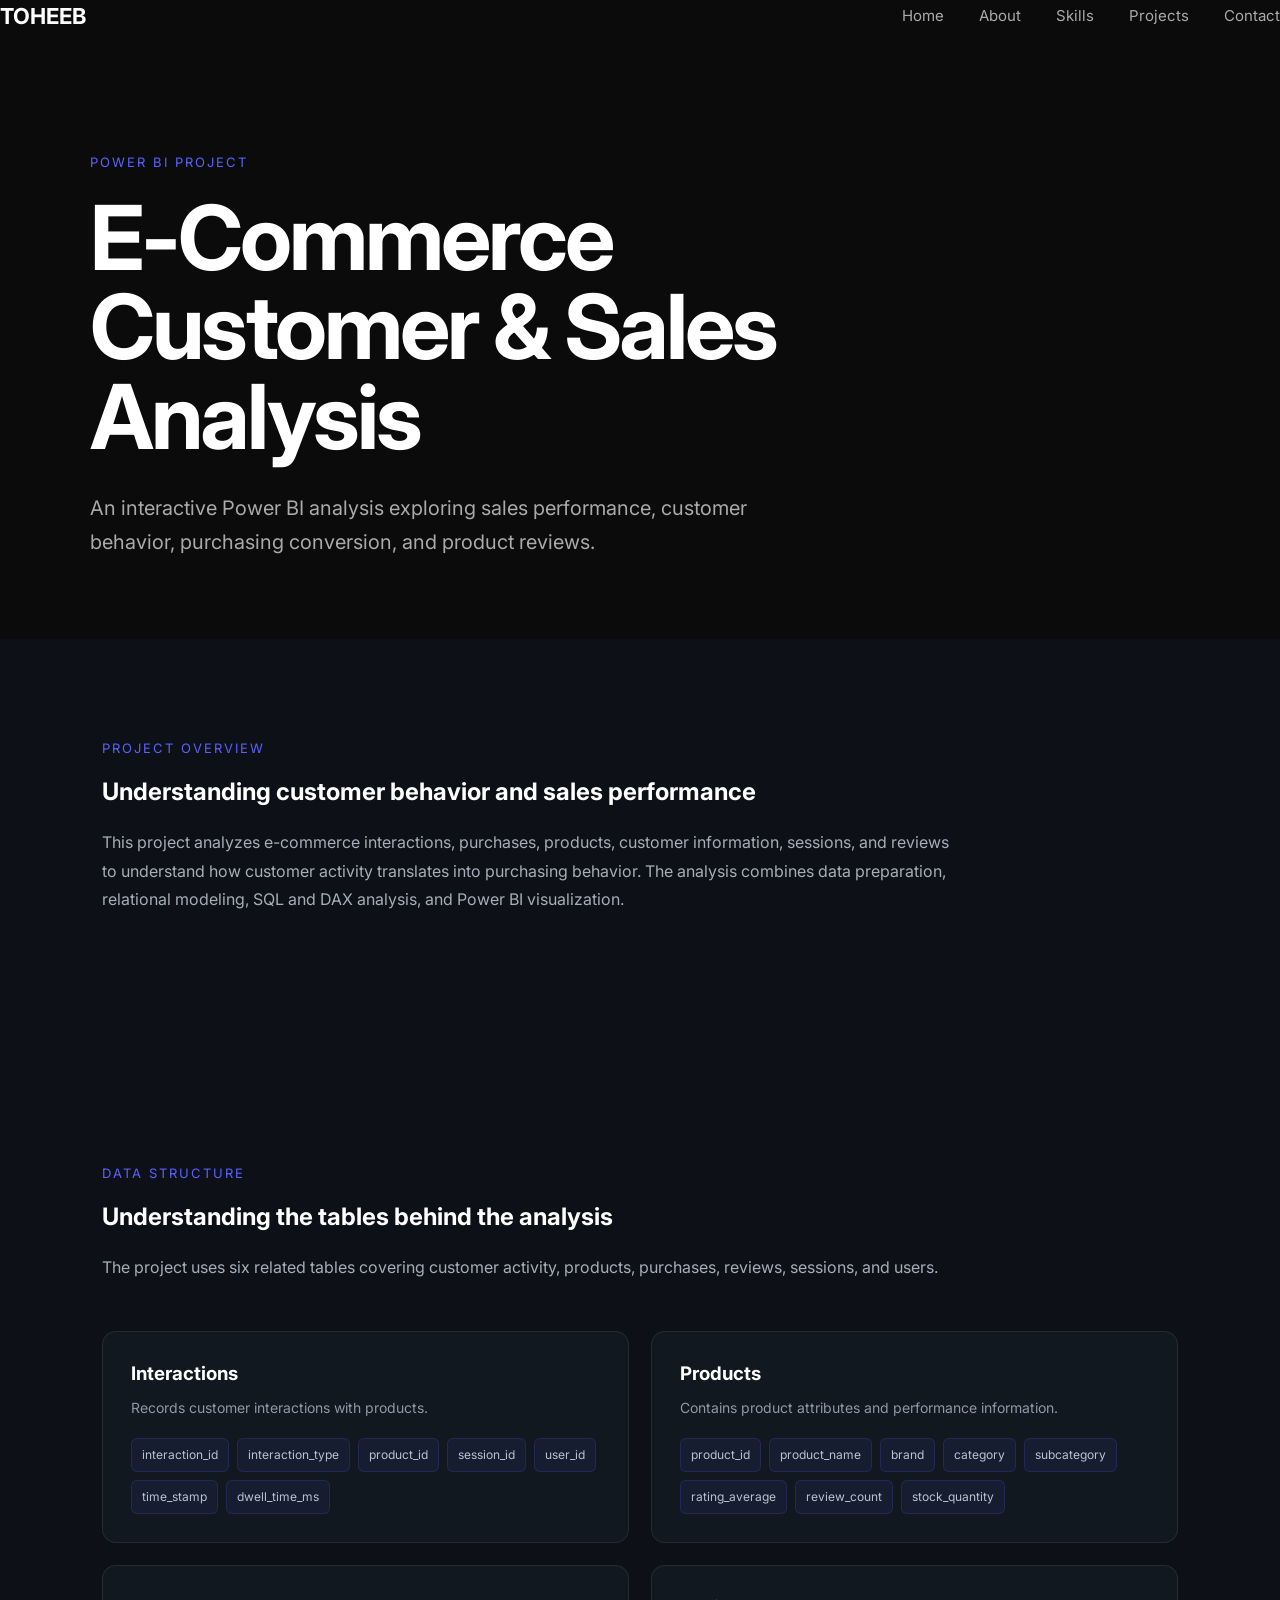
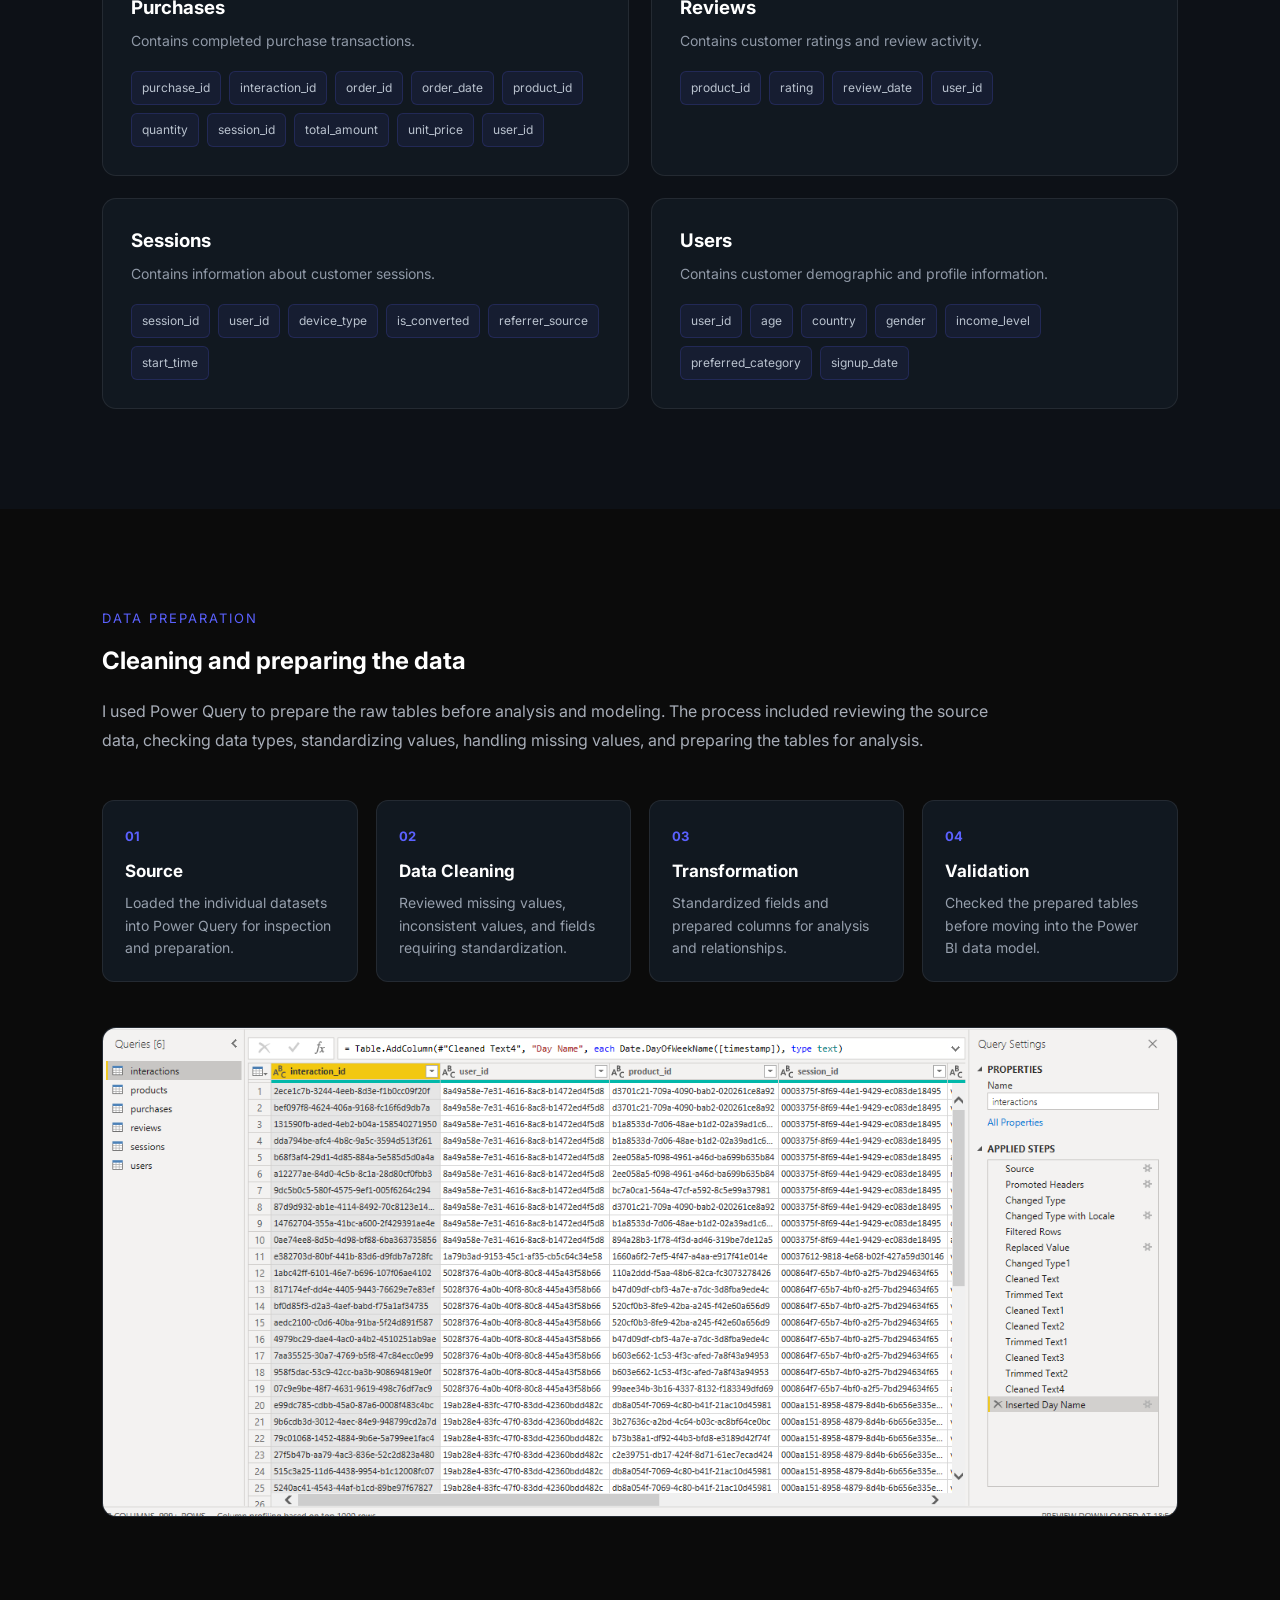
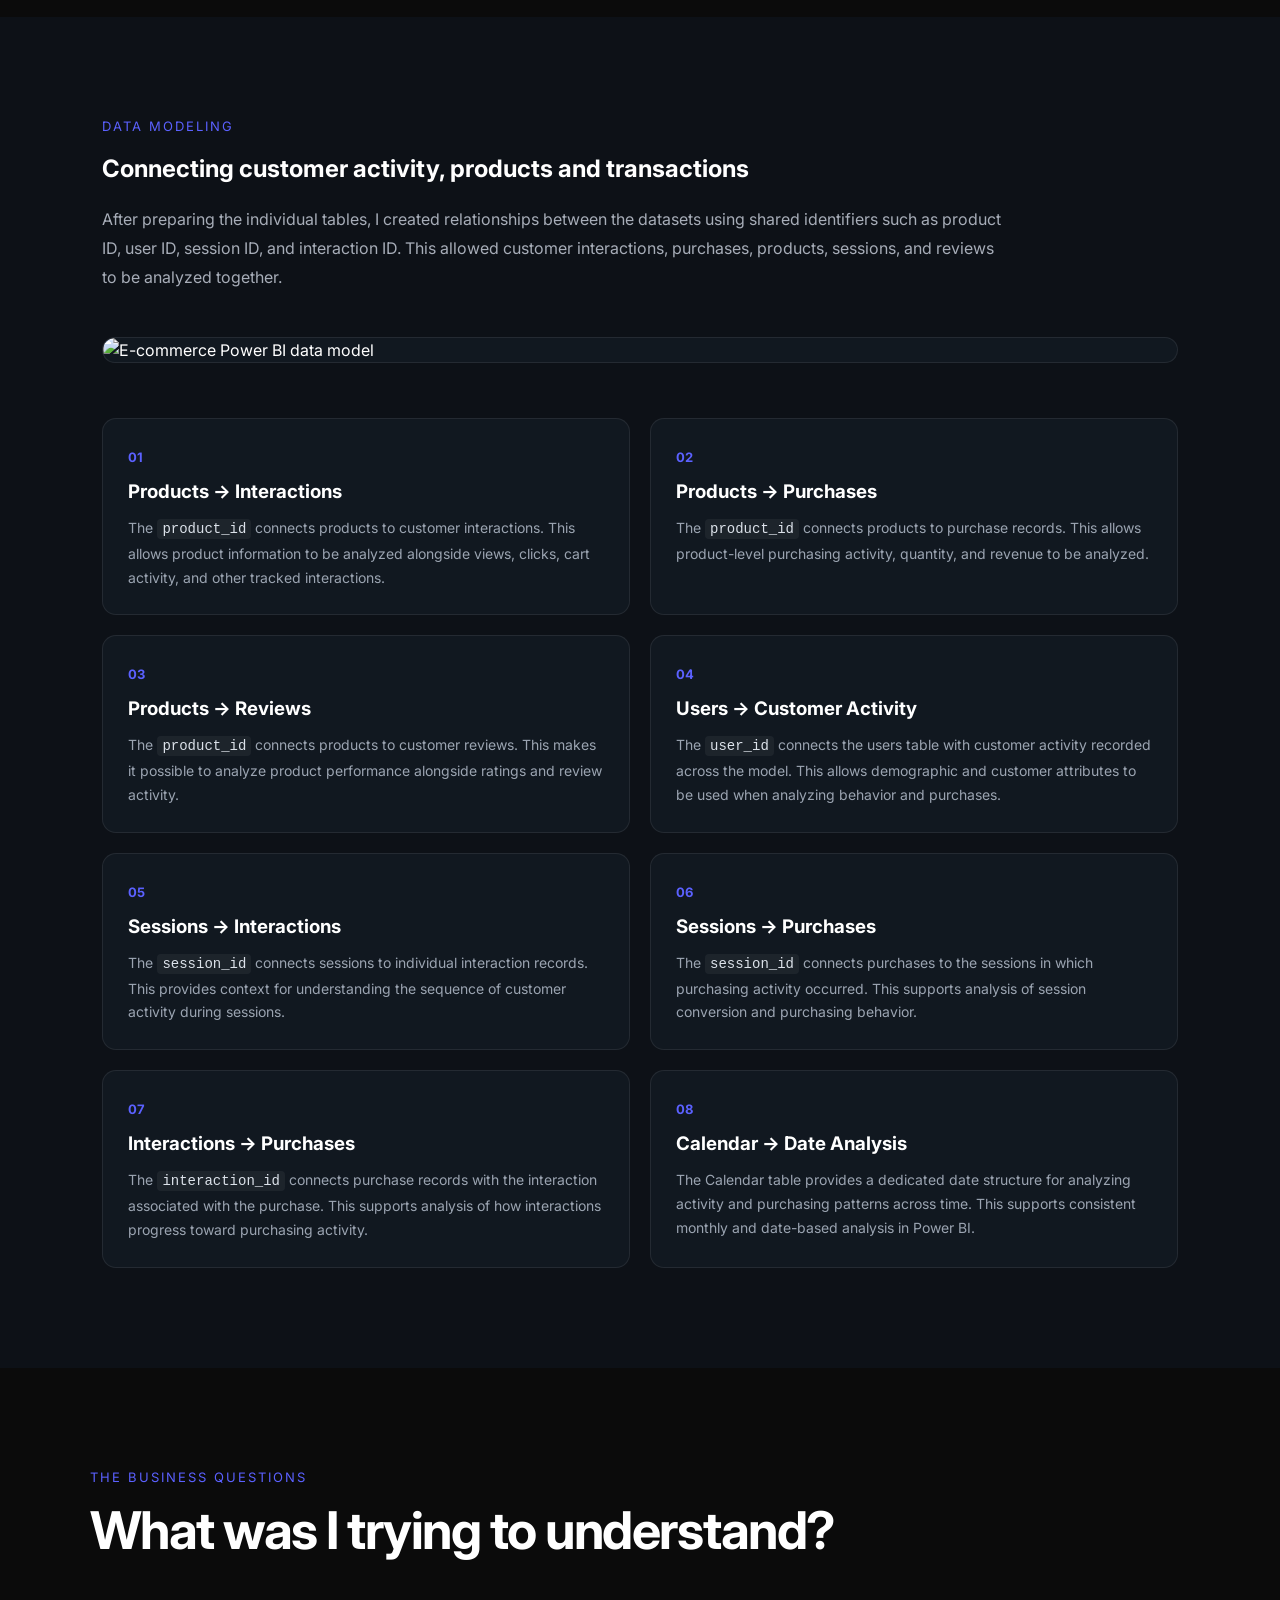
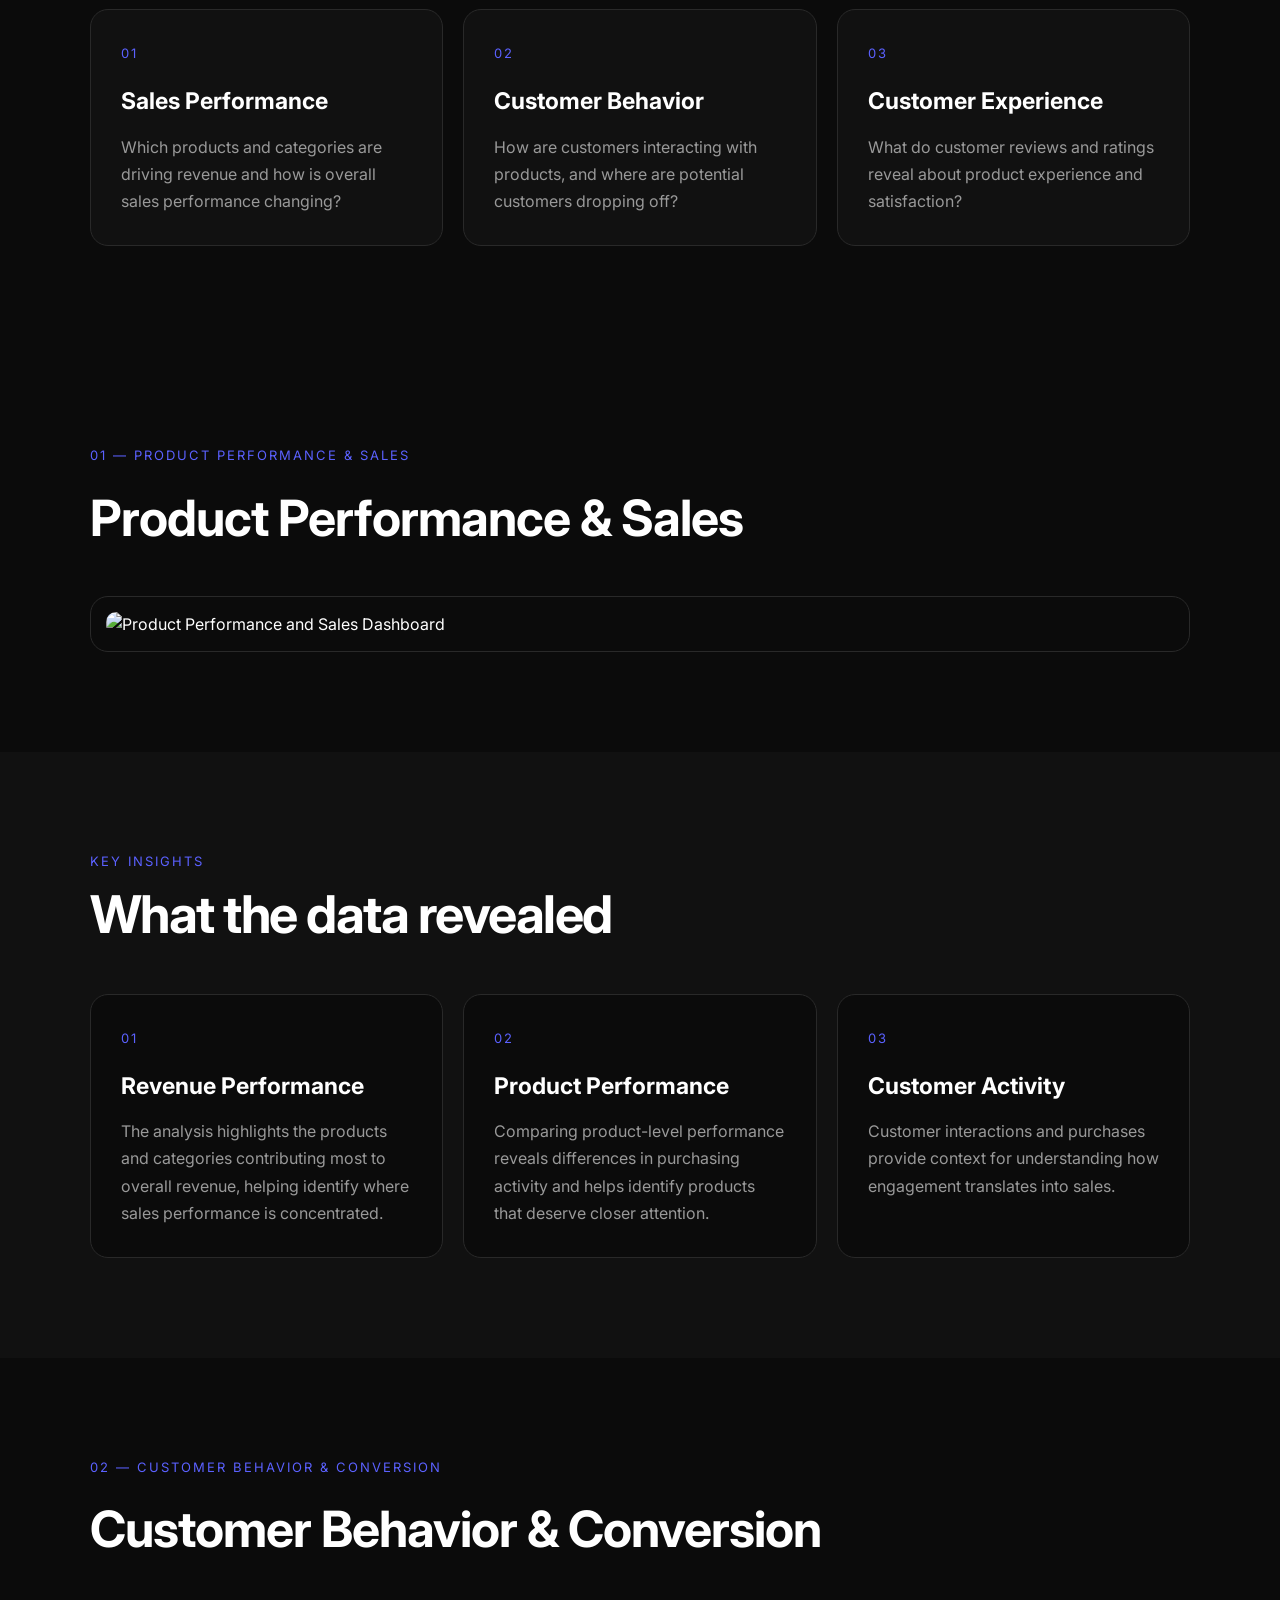
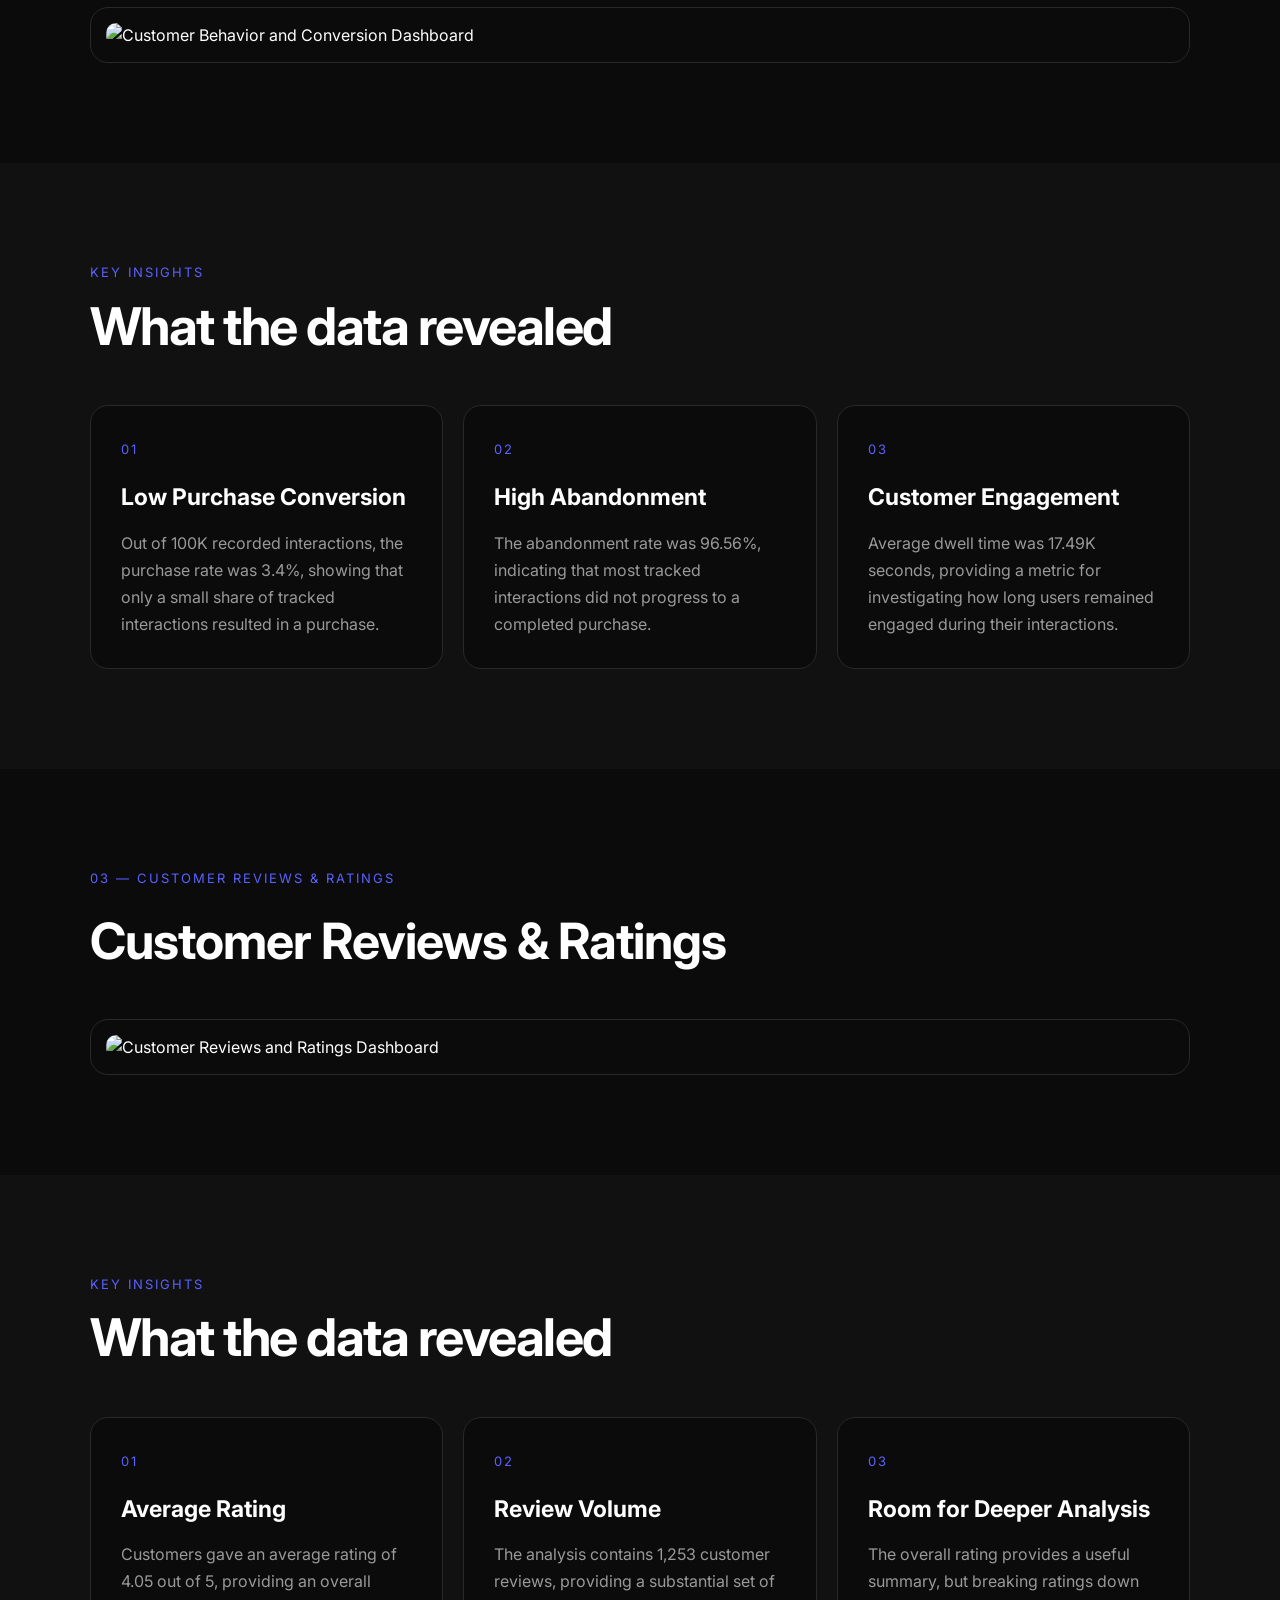
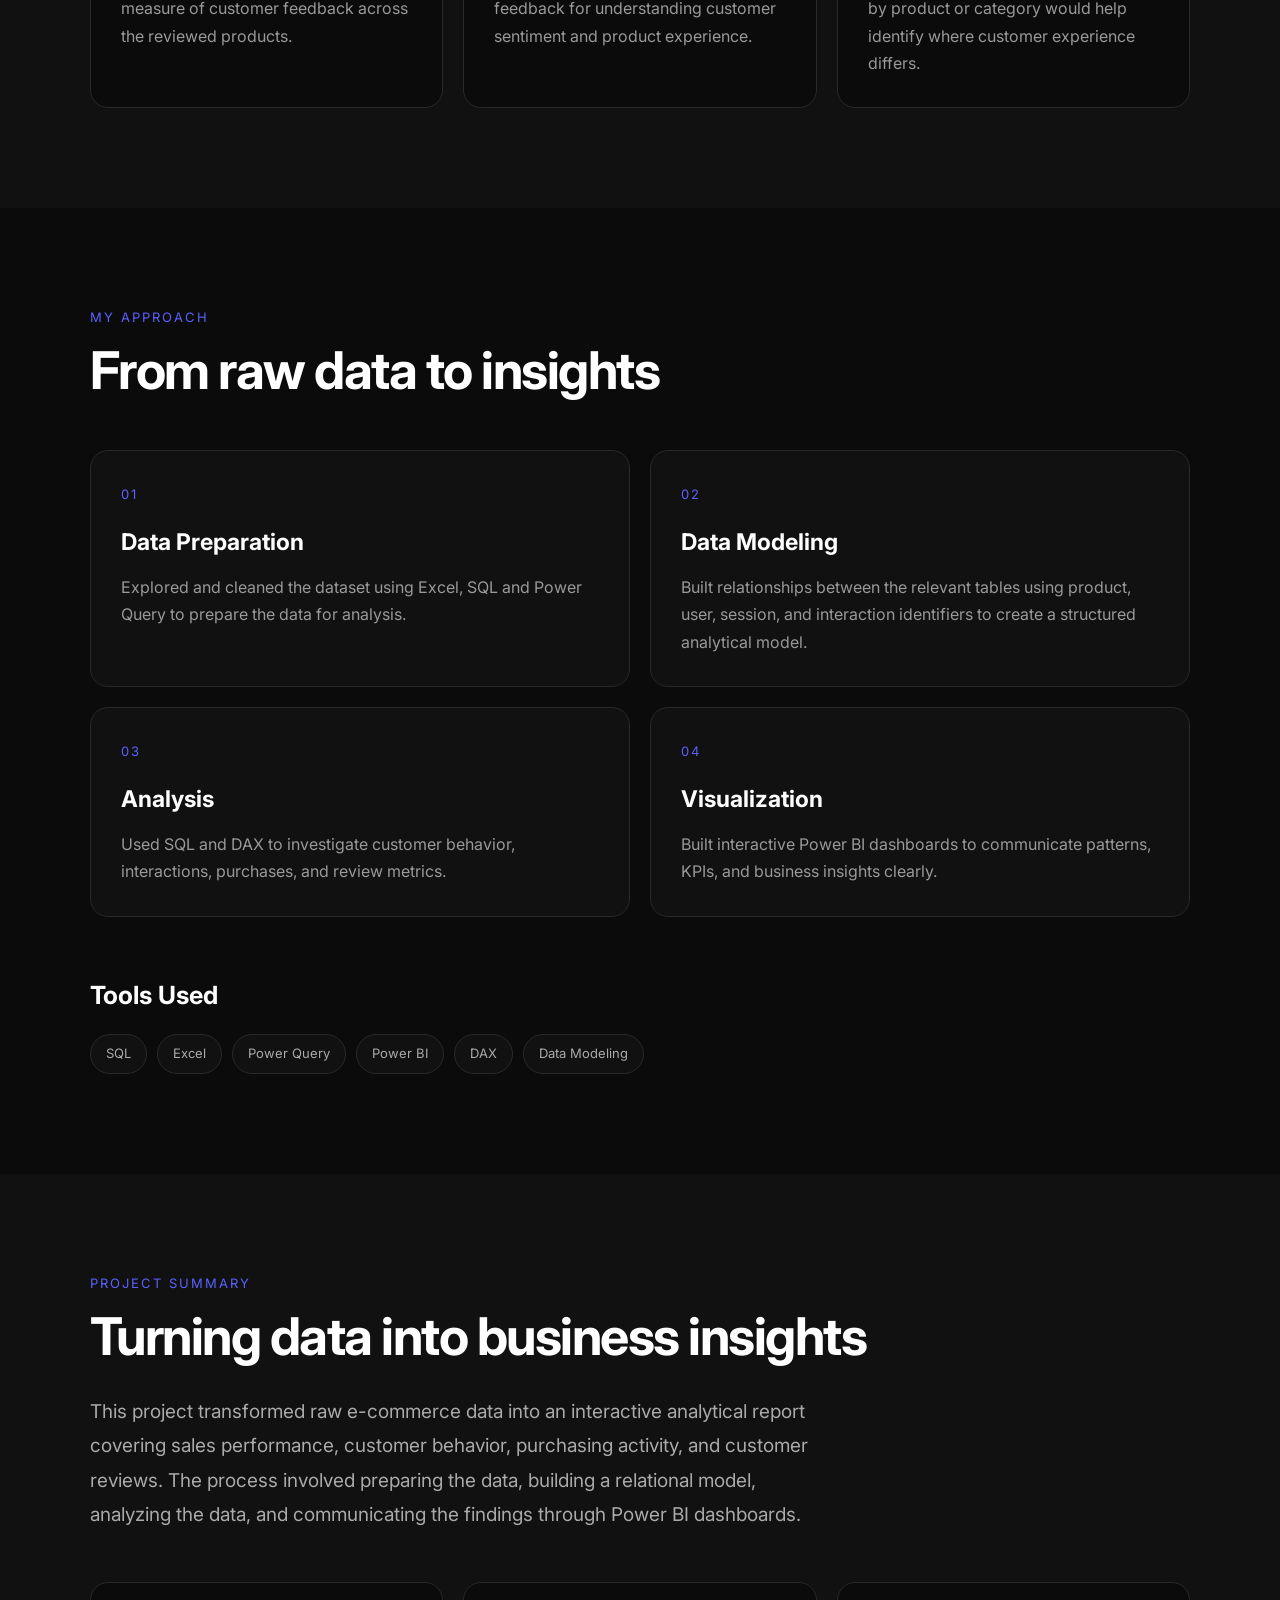
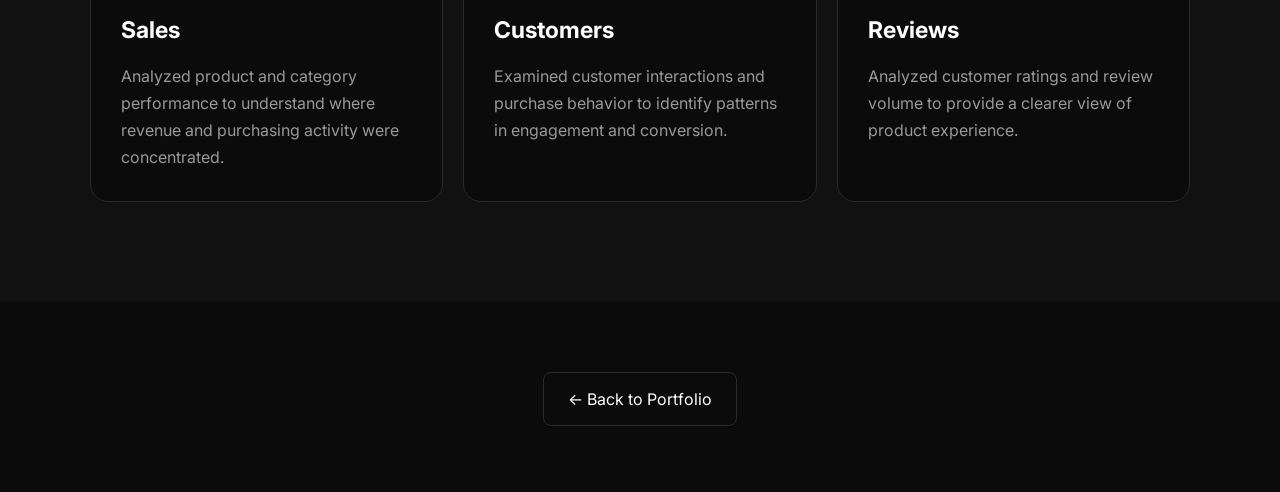
==== commit 9275eaf0: "Update project1.html" ====
--- a/project1.html
+++ b/project1.html
@@ -664,7 +664,7 @@
         <div class="project1-process-image">
 
             <img
-                src="images/project1-power-query.png"
+                src="image/project1-power-query.png"
                 alt="E-commerce Power Query data preparation"
             >
 
@@ -1559,4 +1559,4 @@
 
 </body>
 
-</html>+</html>
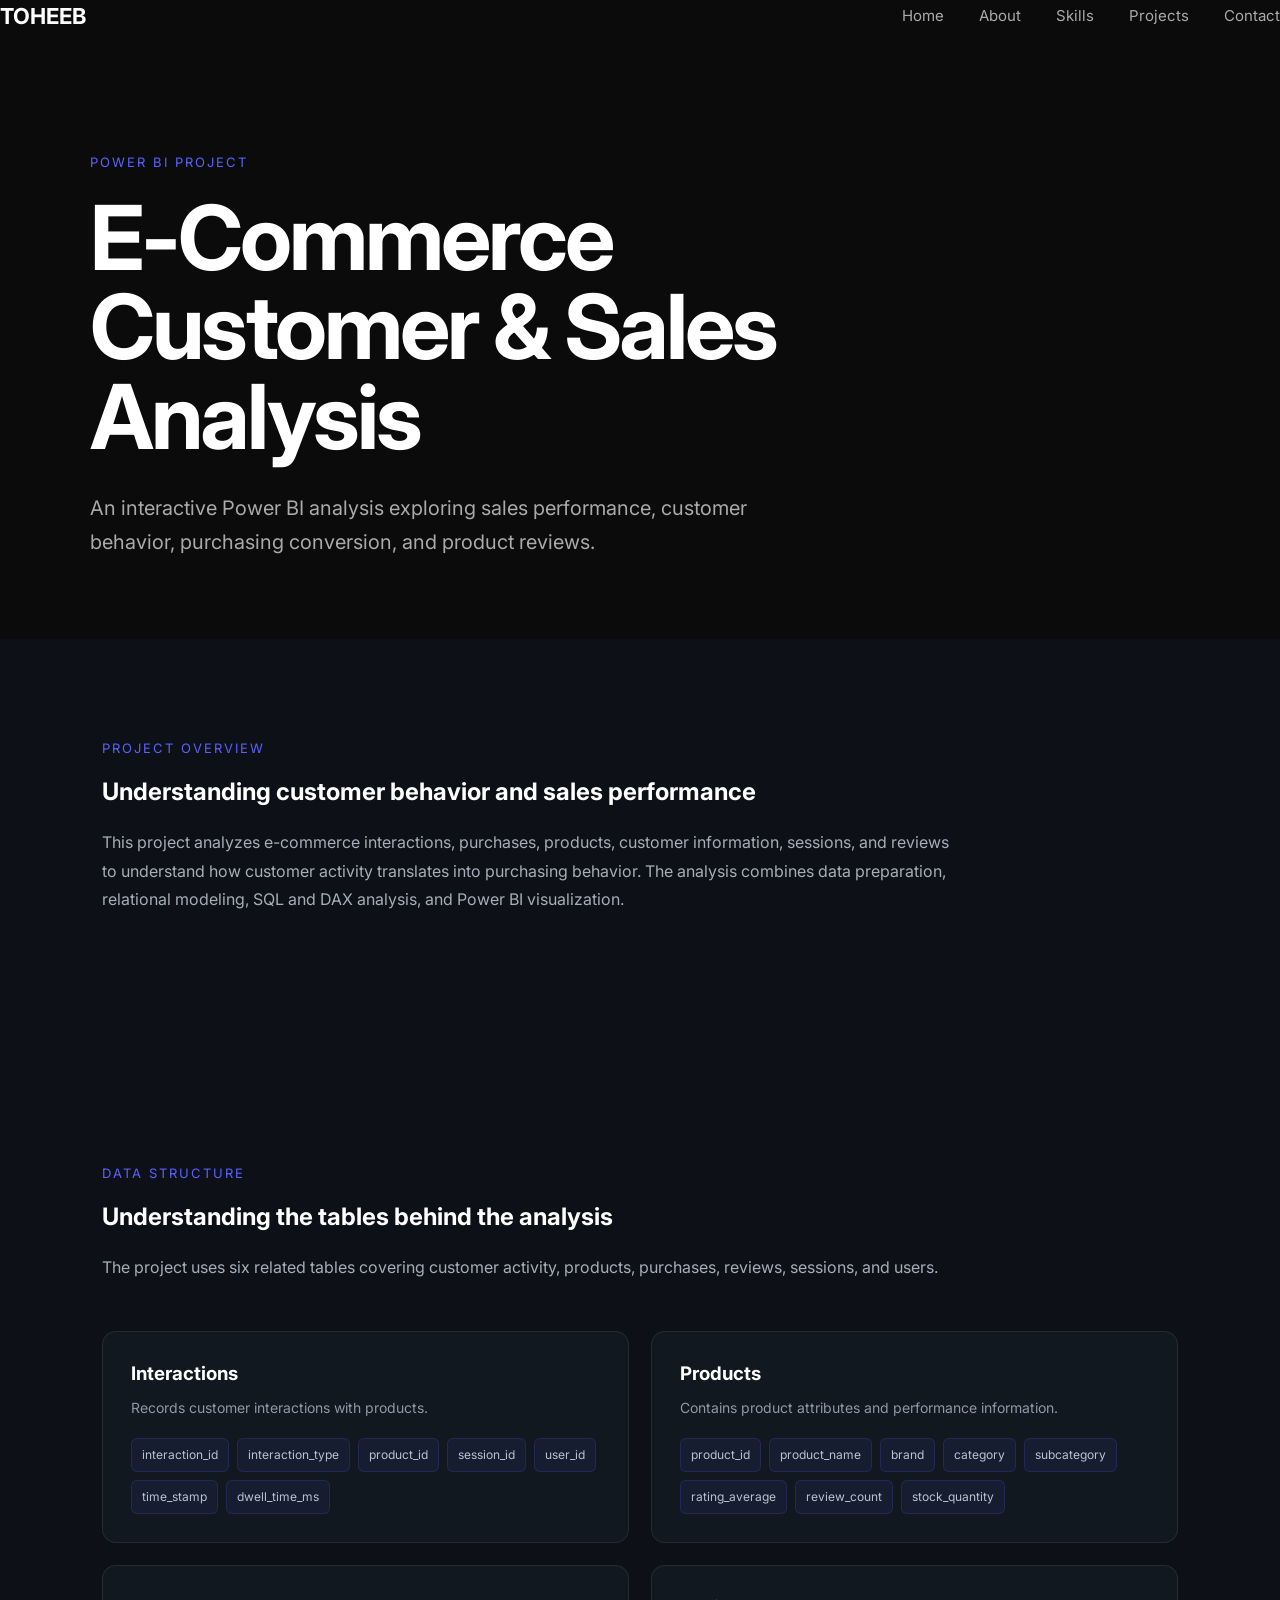
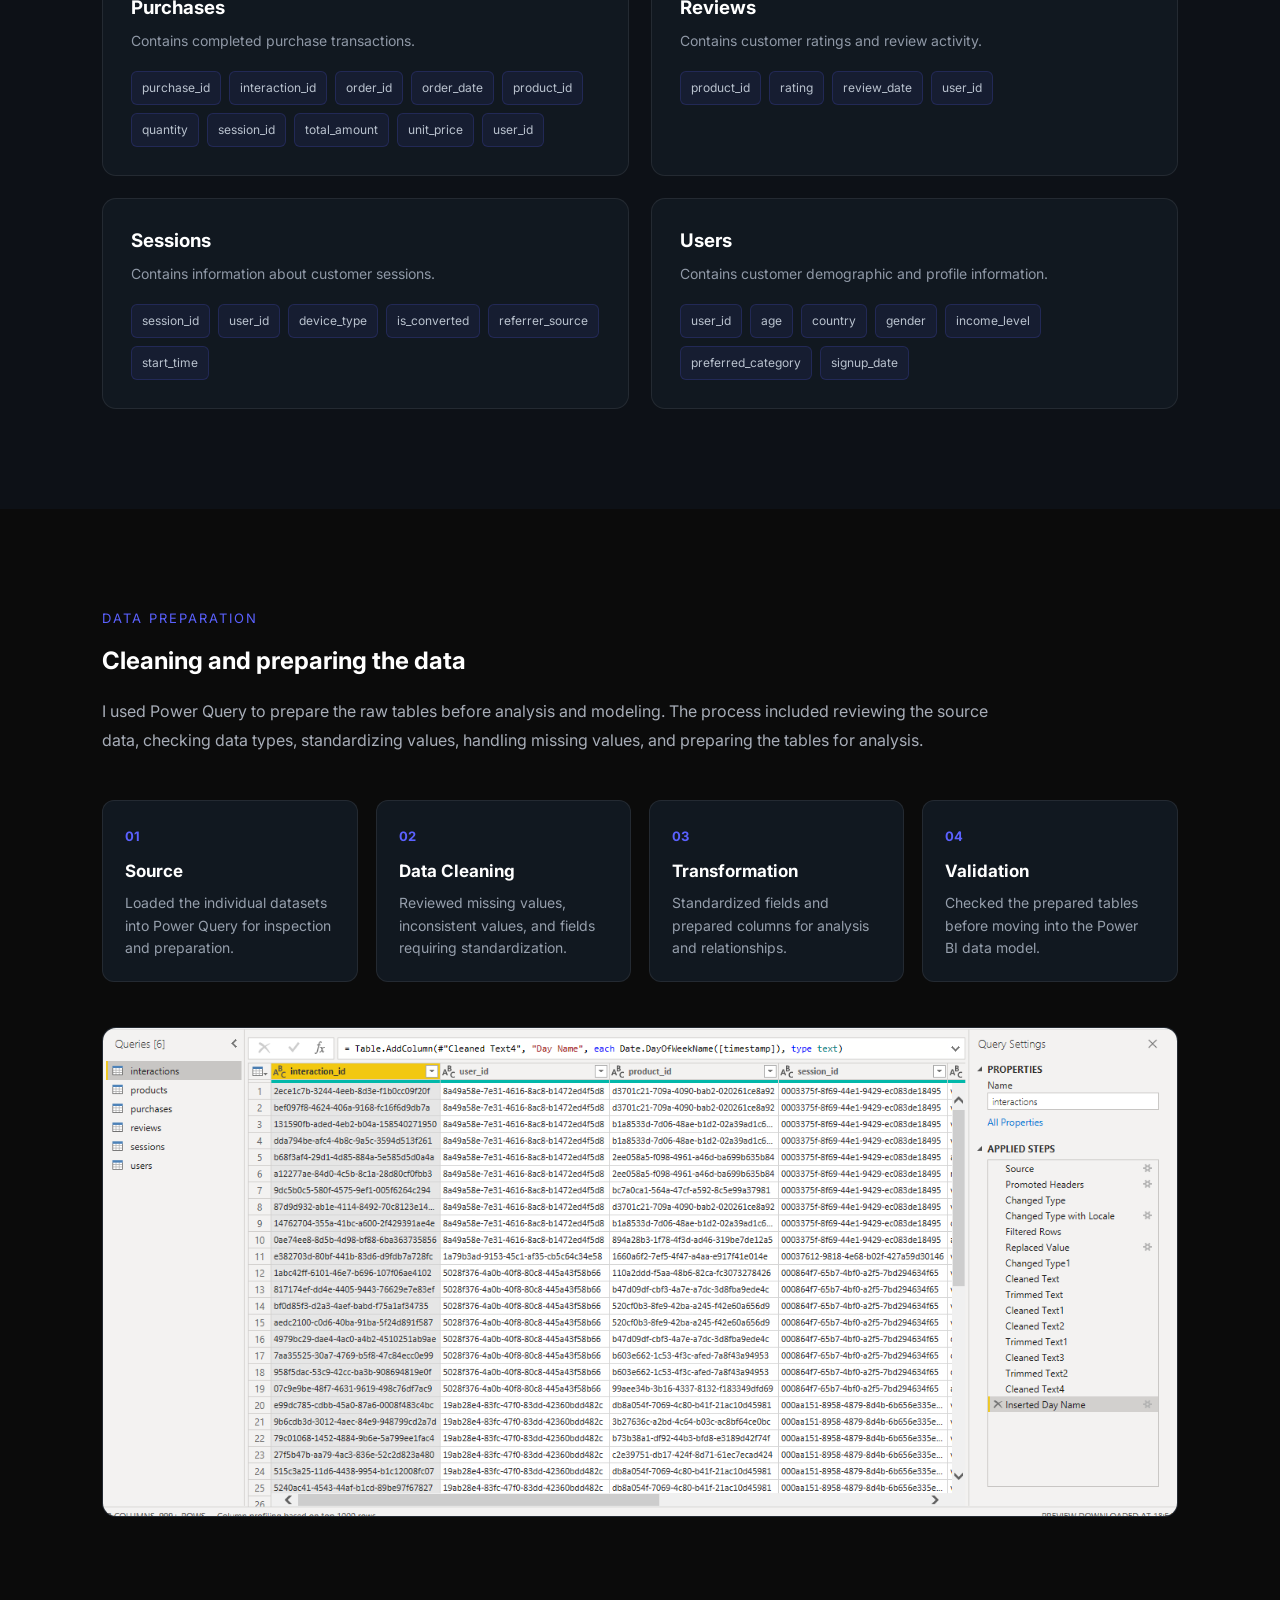
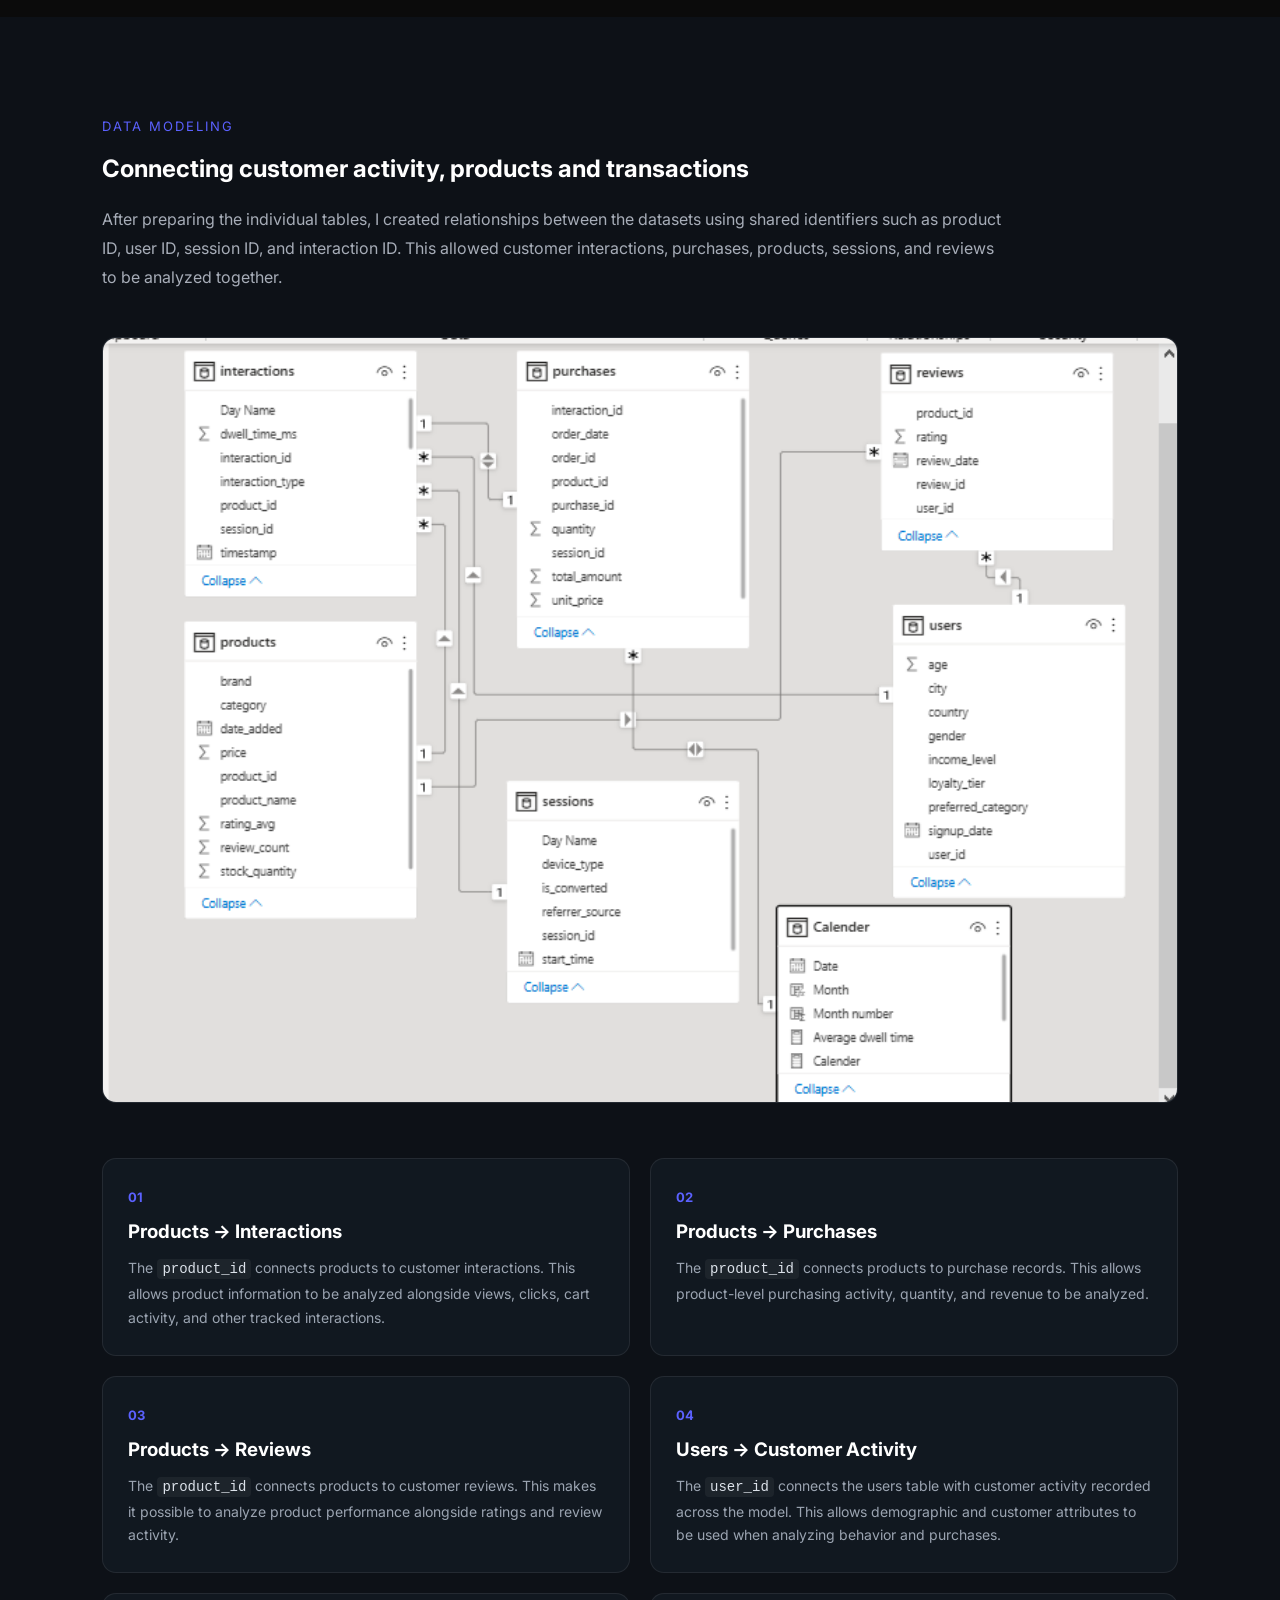
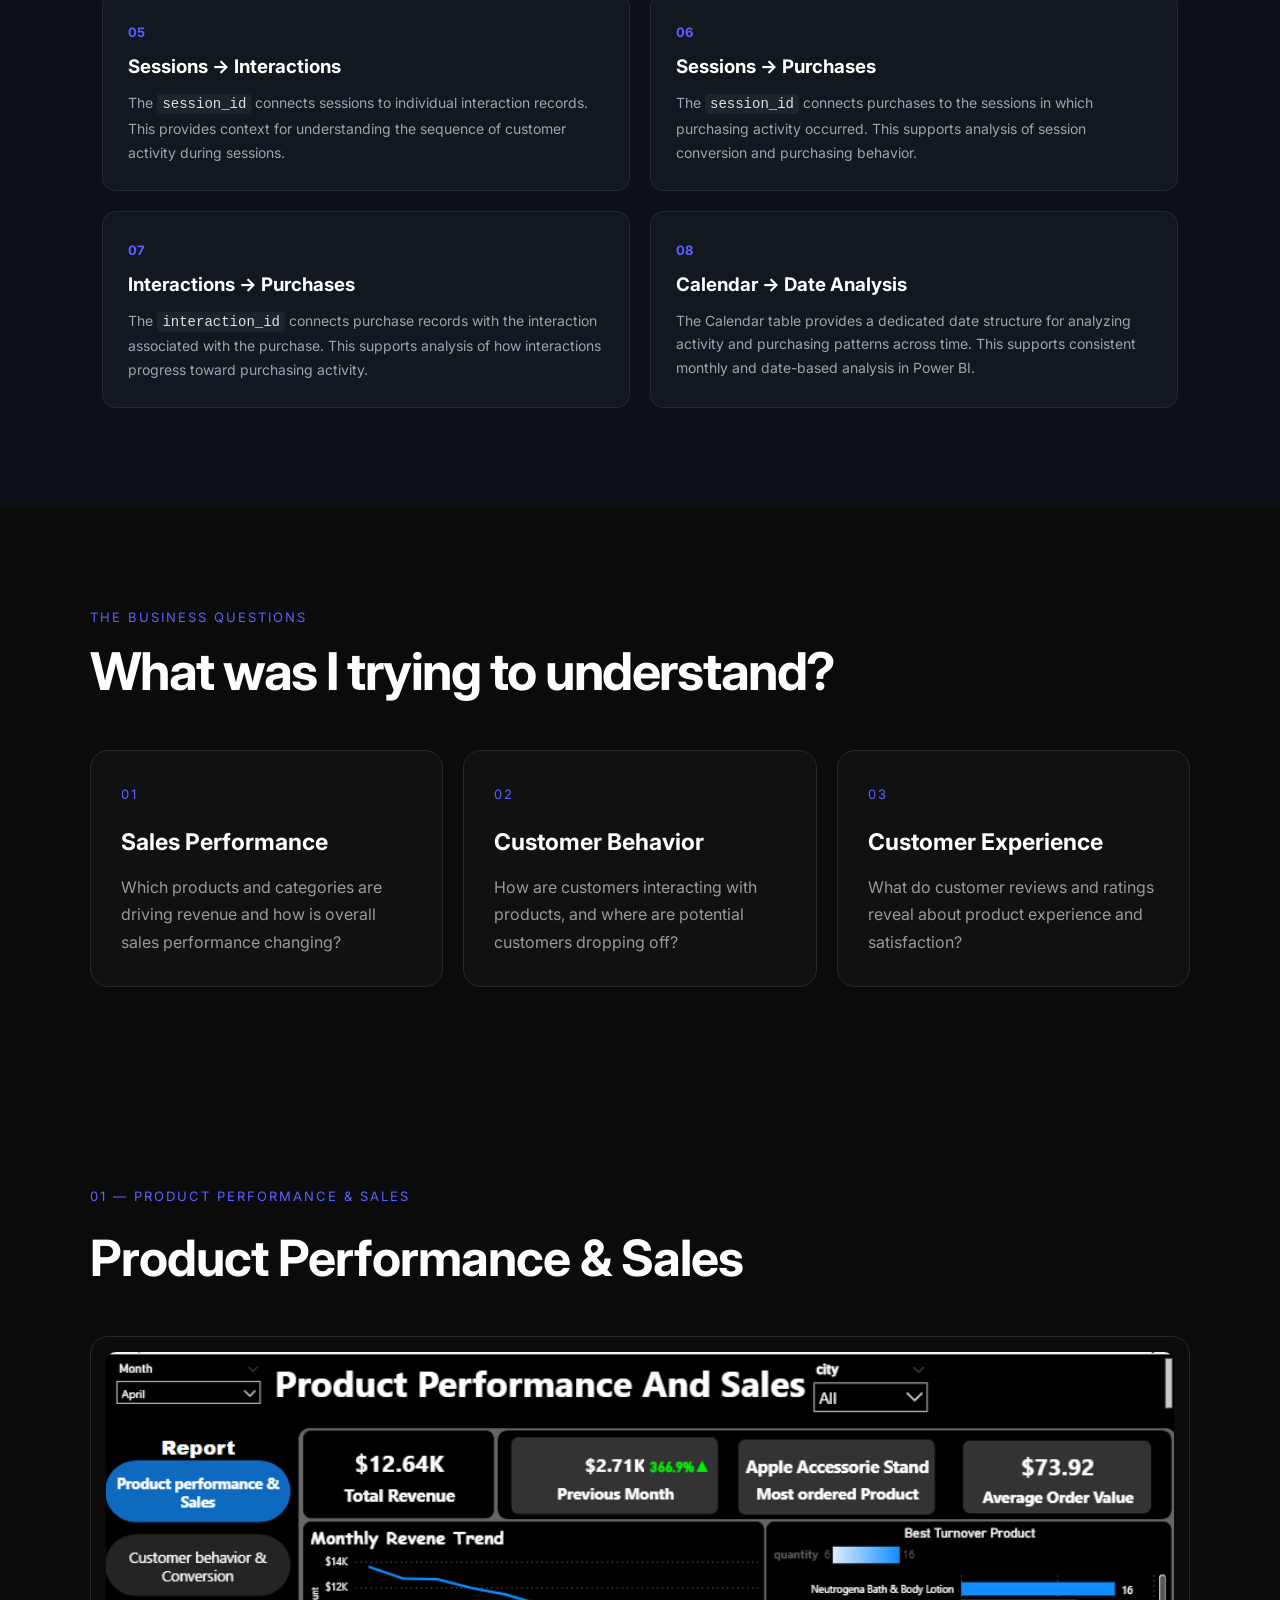
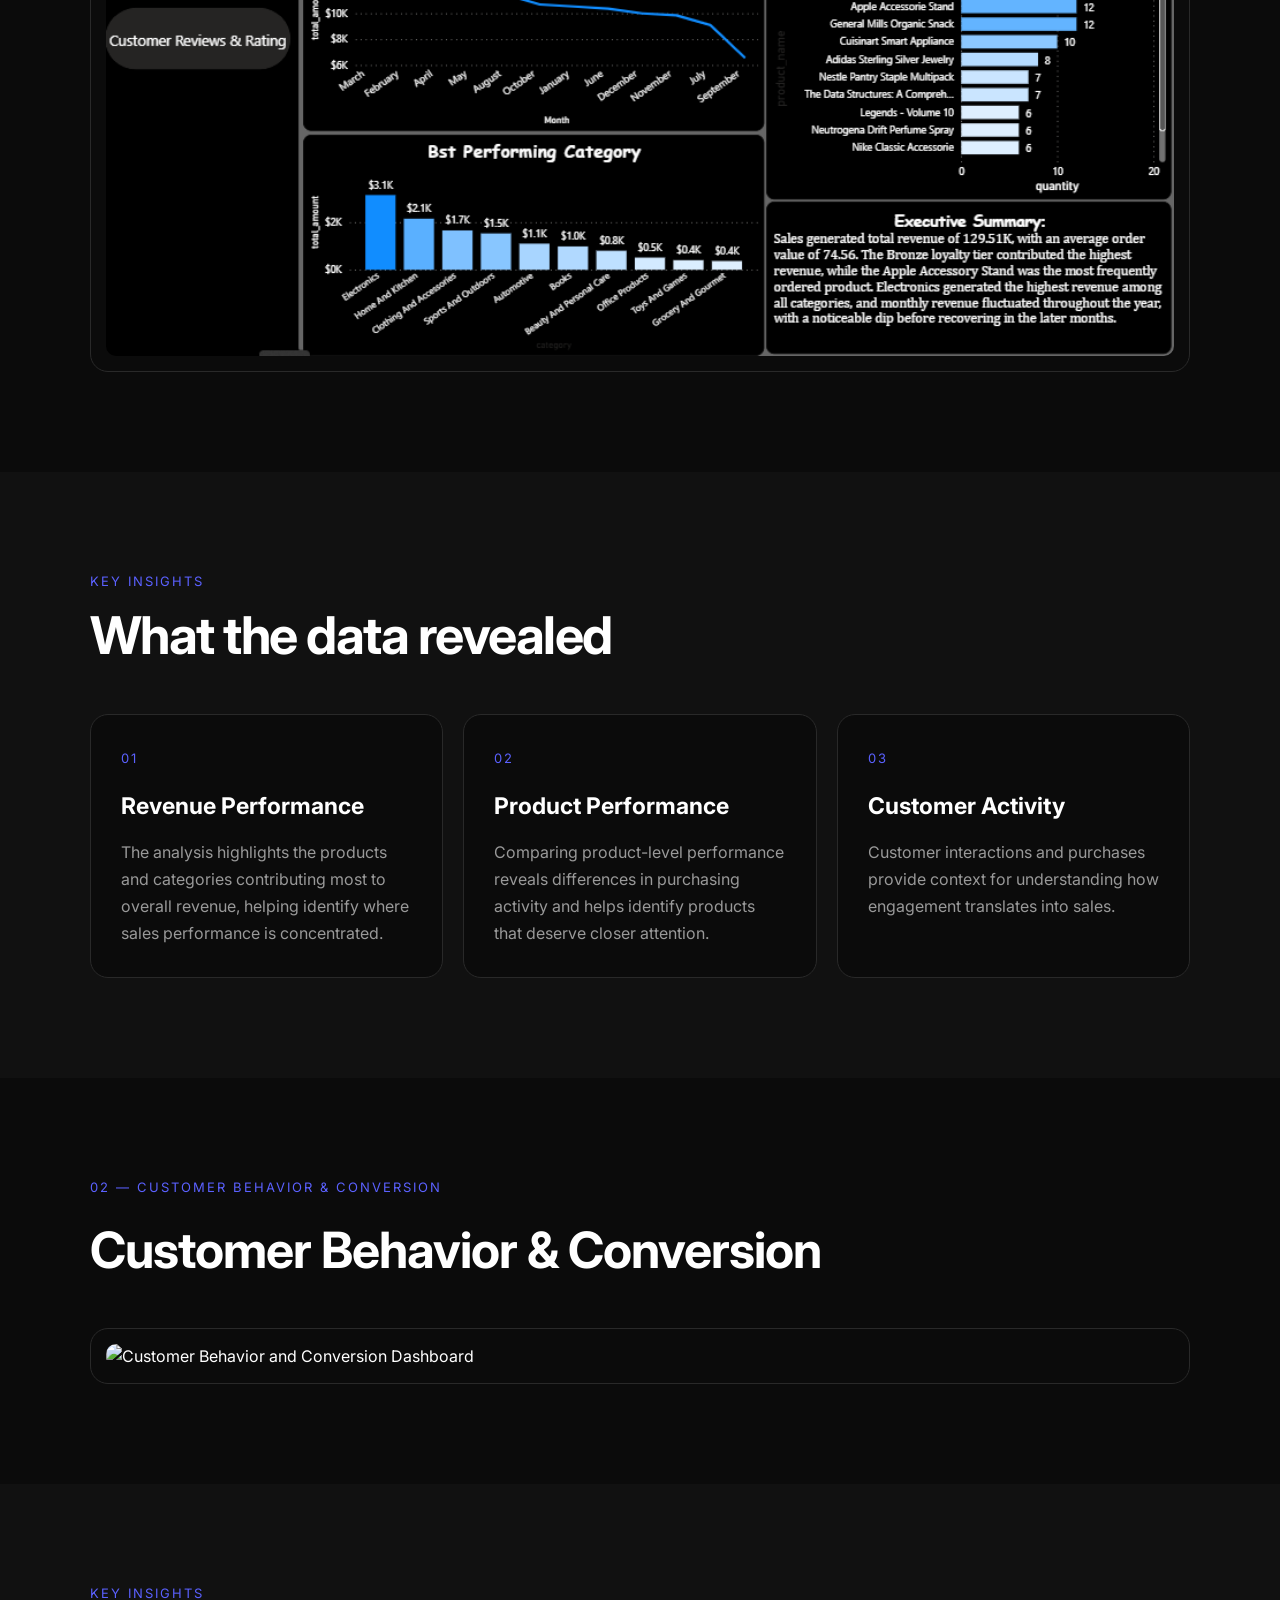
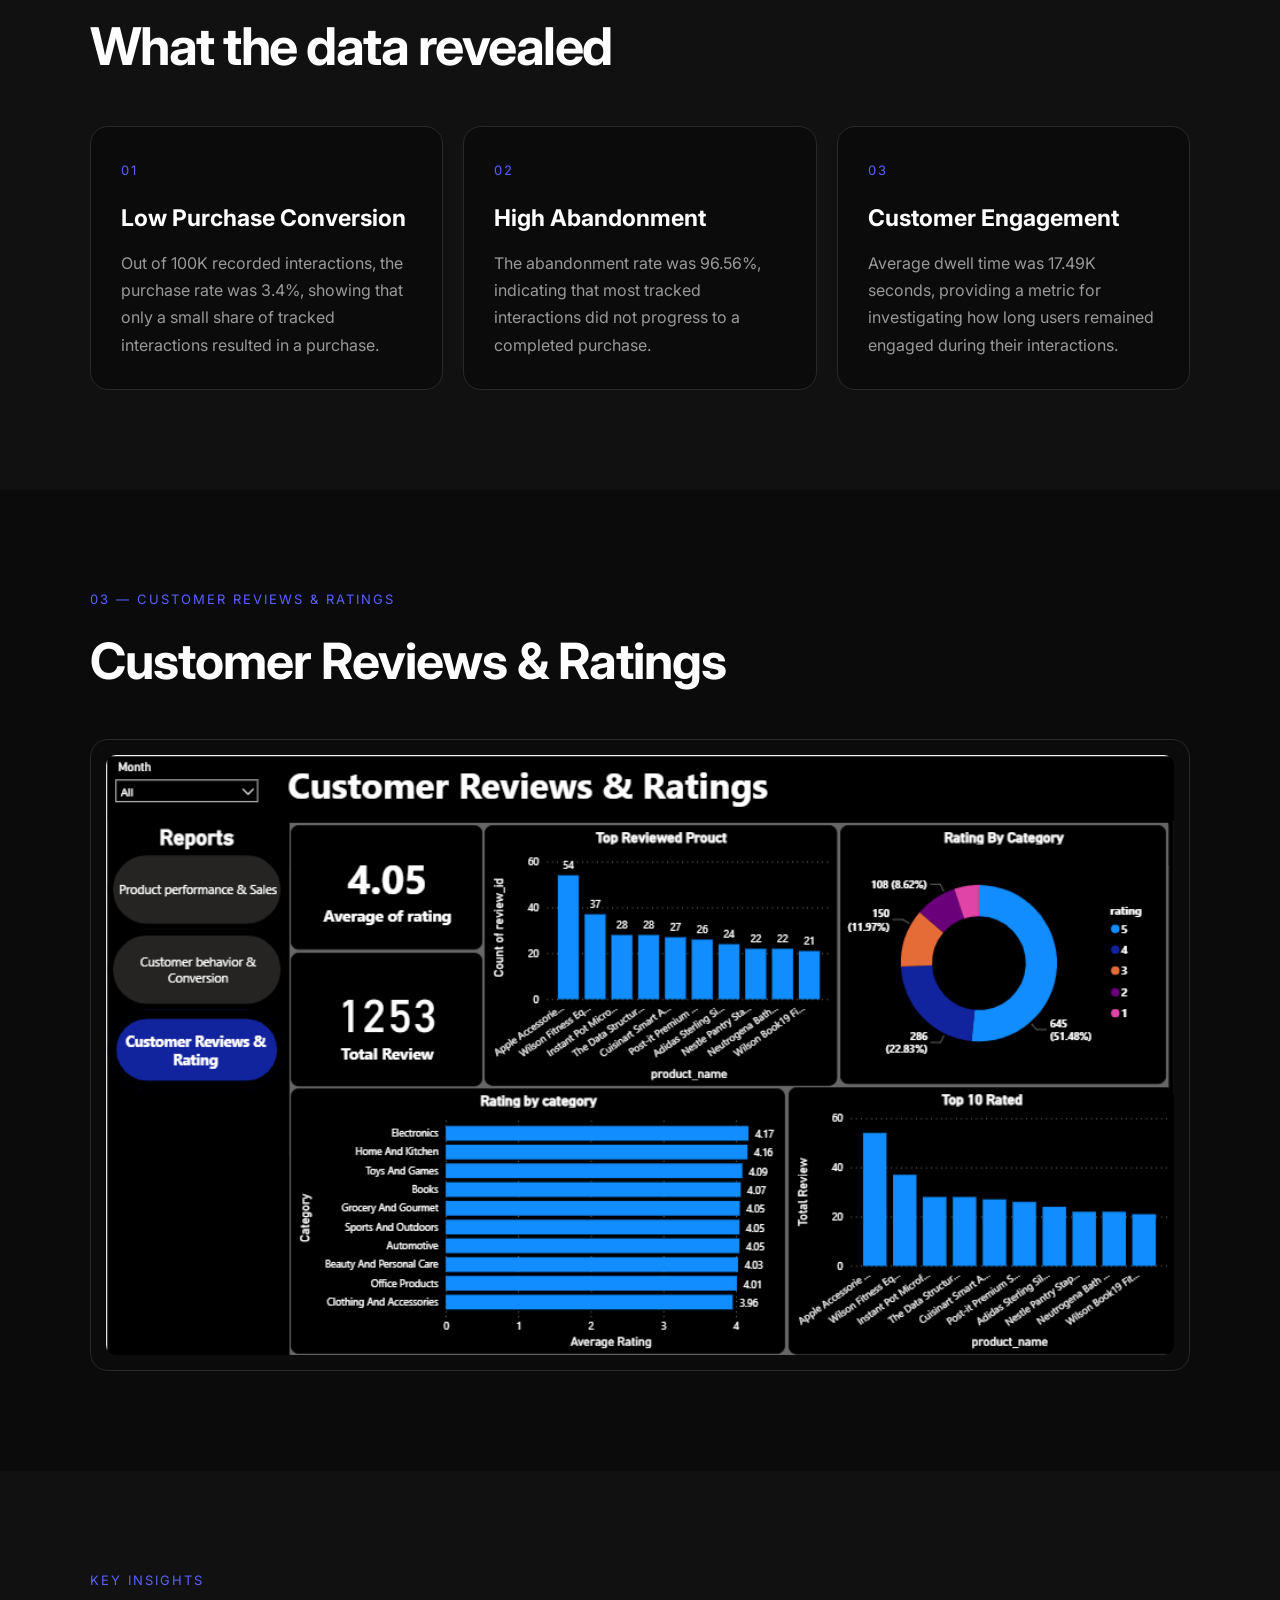
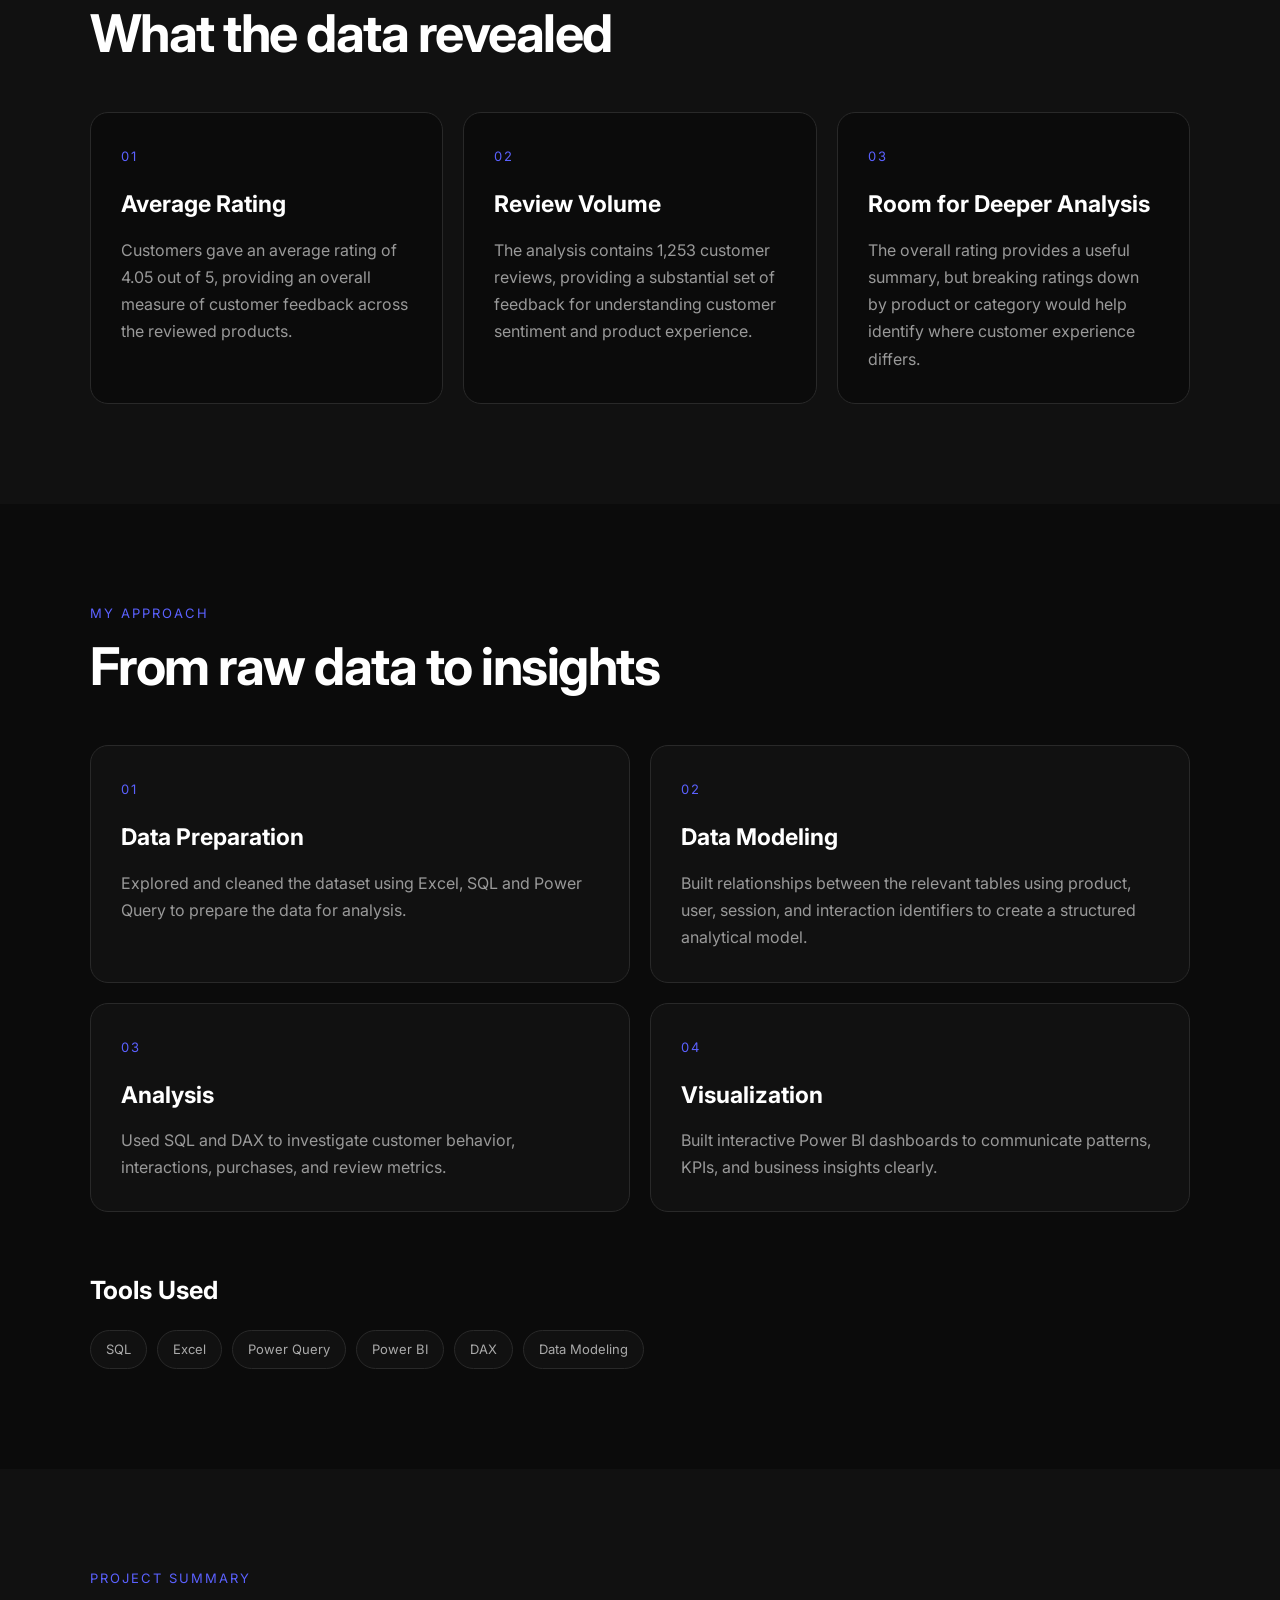
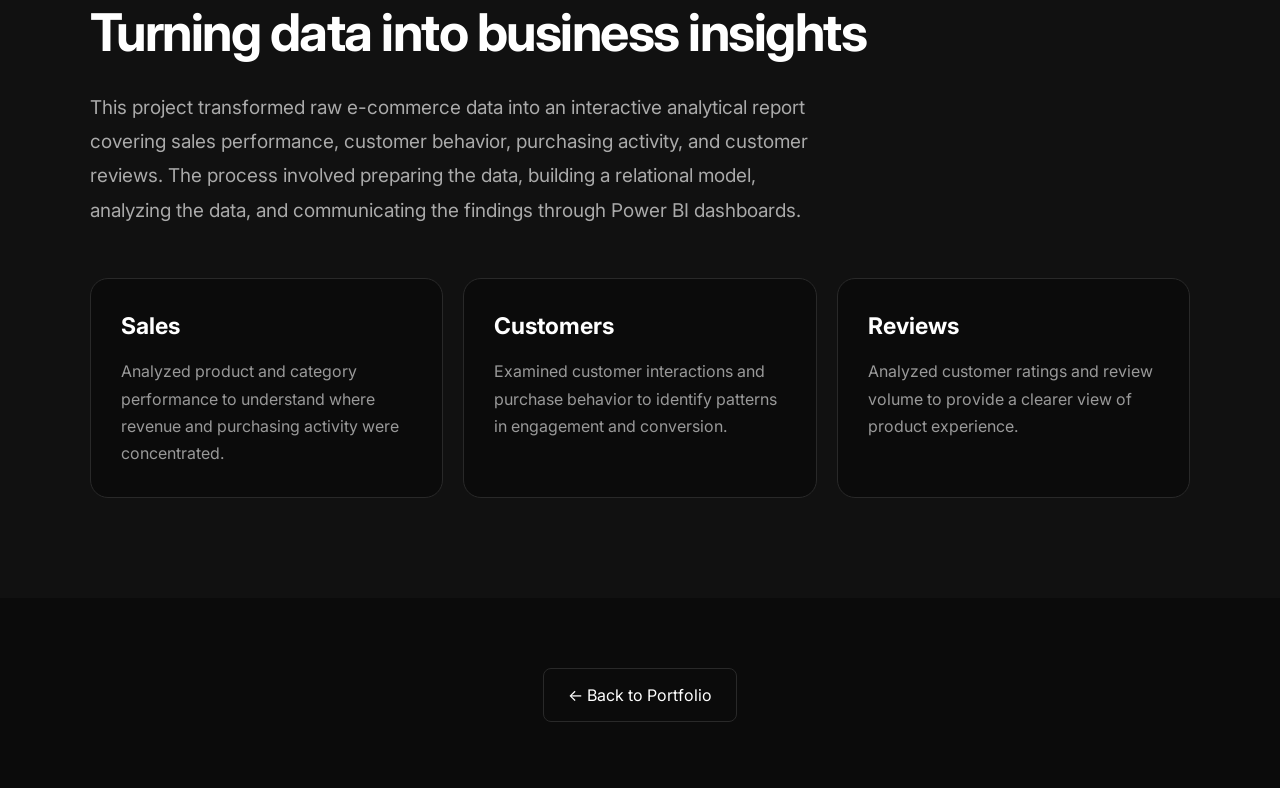
==== commit 8f7a8e58: "Update project1.html" ====
--- a/project1.html
+++ b/project1.html
@@ -709,7 +709,7 @@
         <div class="project1-model-image">
 
             <img
-                src="images/project1-data-model.png"
+                src="image/project1-data-model.png"
                 alt="E-commerce Power BI data model"
             >
 
@@ -1018,7 +1018,7 @@
         <div class="dashboard-image">
 
             <img
-                src="images/product-performance.png"
+                src="image/product-performance.png"
                 alt="Product Performance and Sales Dashboard"
             >
 
@@ -1129,7 +1129,7 @@
         <div class="dashboard-image">
 
             <img
-                src="images/customer-behavior.png"
+                src="image/customer-behavior.png"
                 alt="Customer Behavior and Conversion Dashboard"
             >
 
@@ -1240,7 +1240,7 @@
         <div class="dashboard-image">
 
             <img
-                src="images/customer-reviews.png"
+                src="image/customer-reviews.png"
                 alt="Customer Reviews and Ratings Dashboard"
             >
 
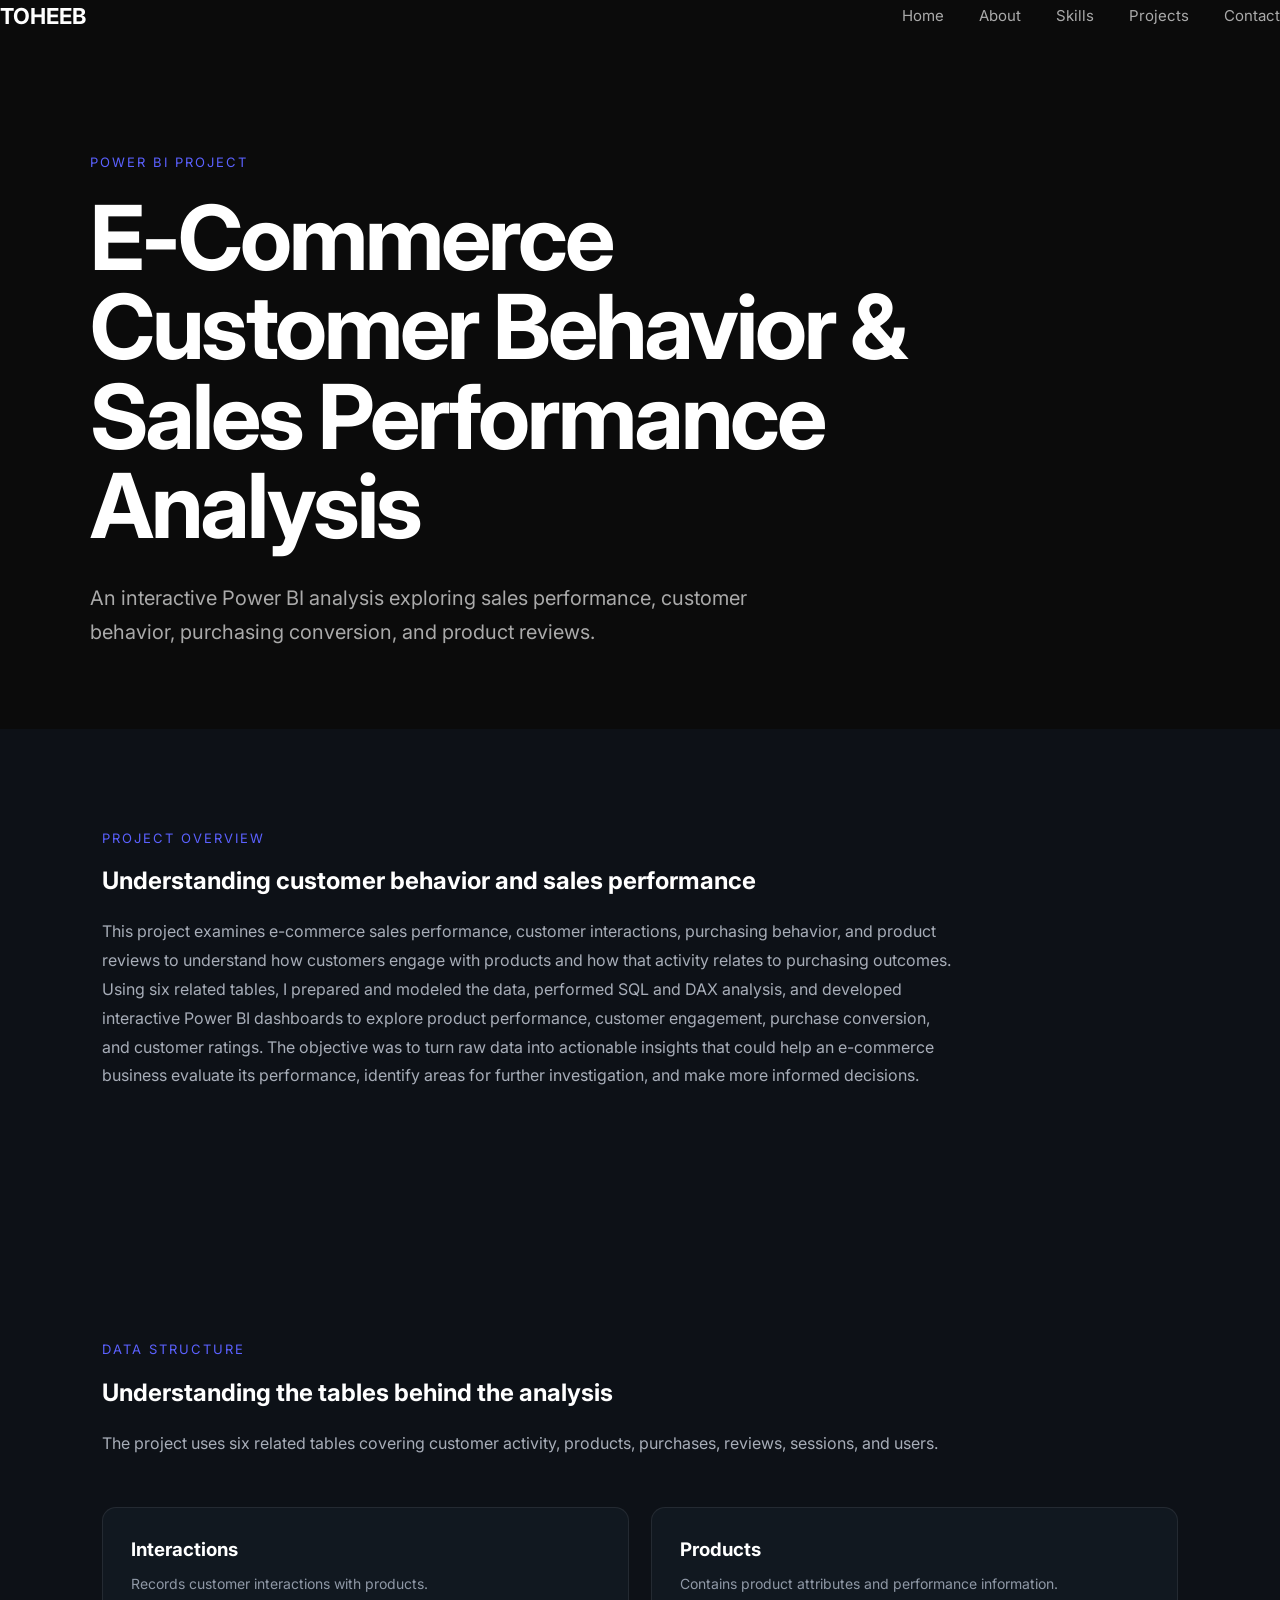
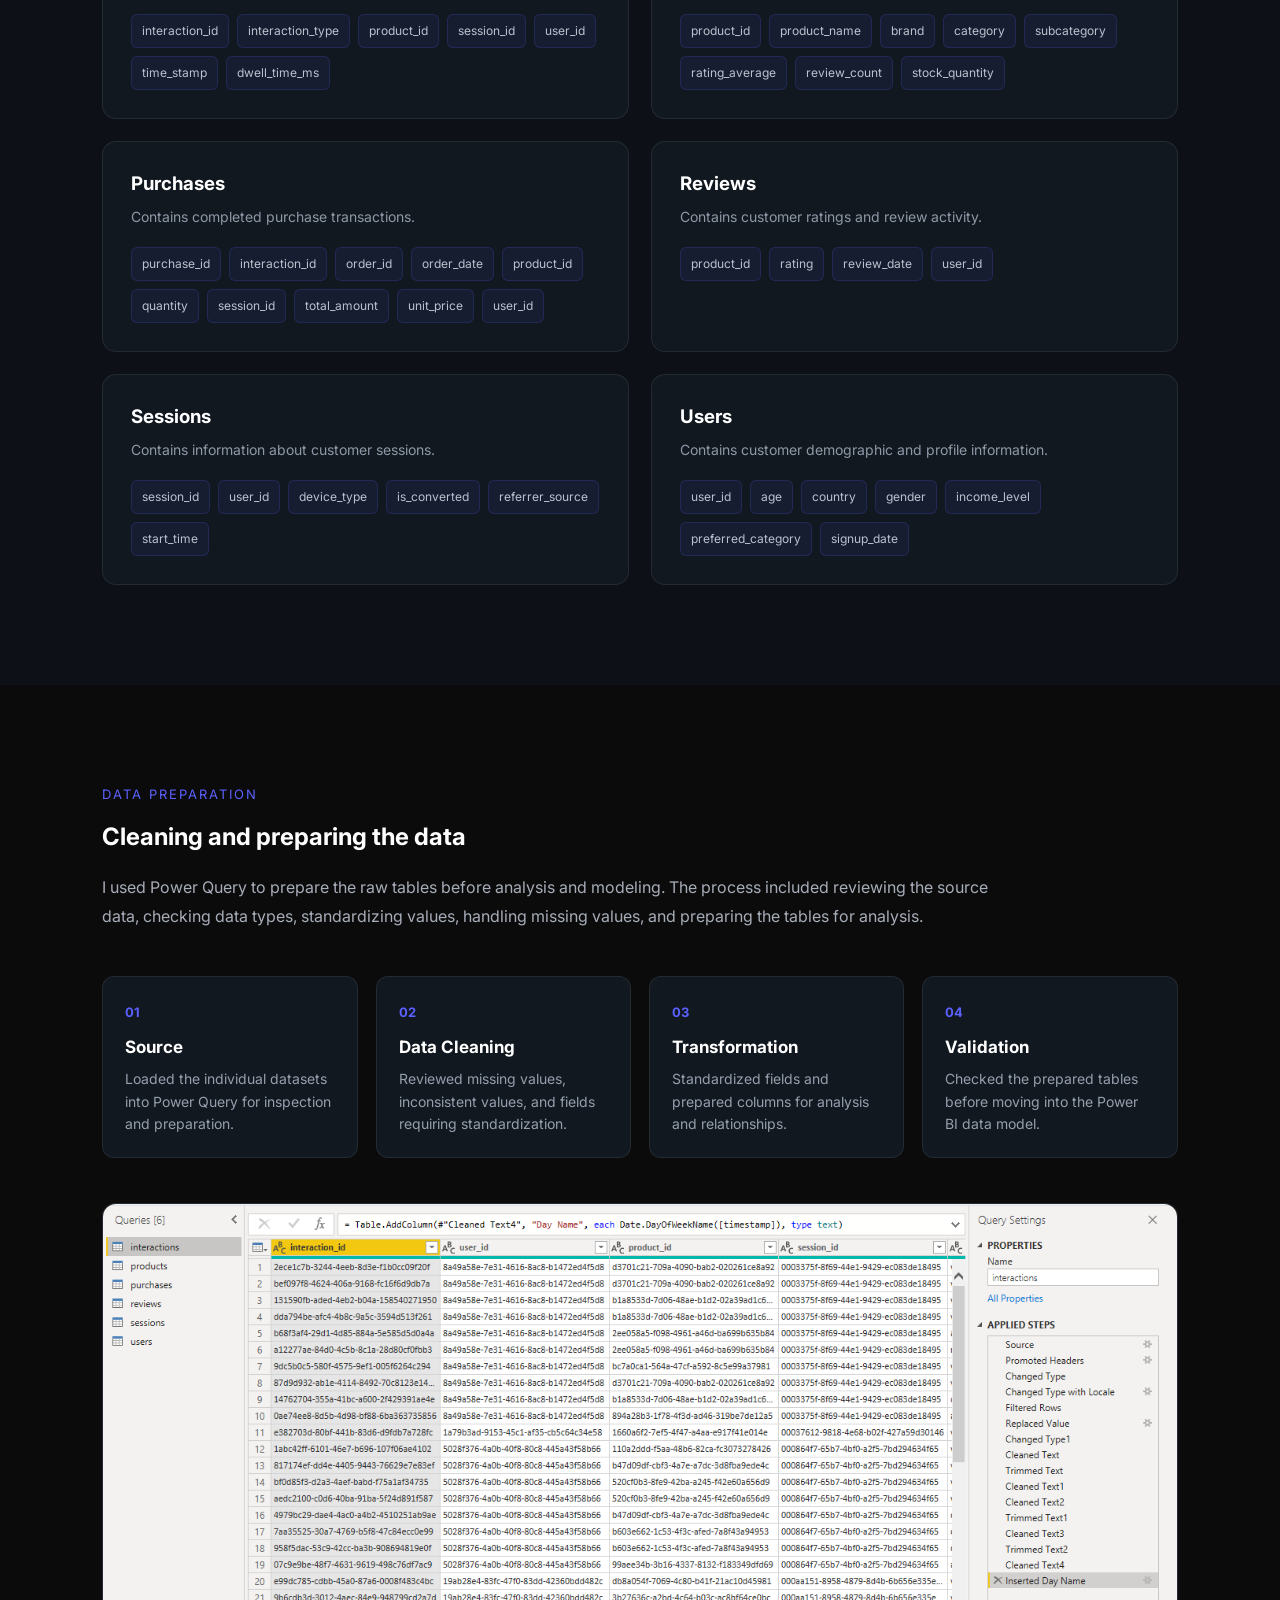
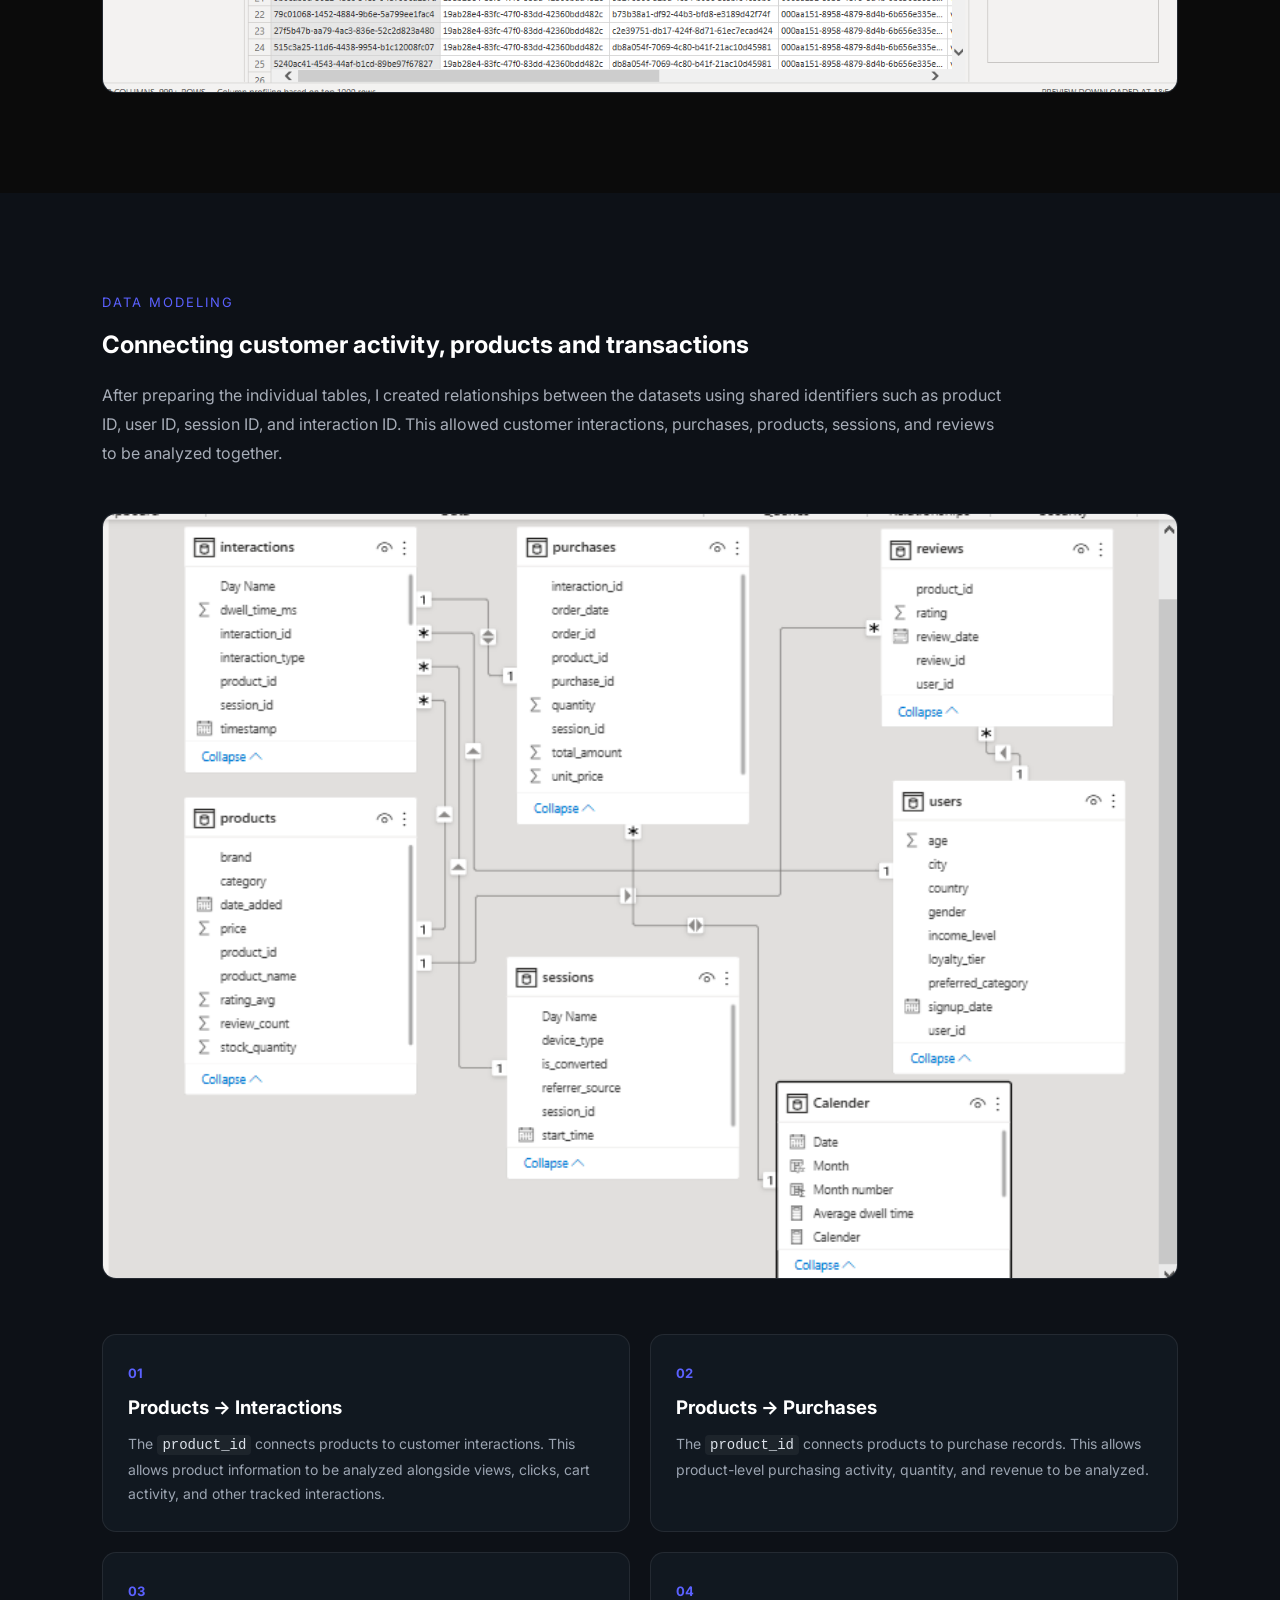
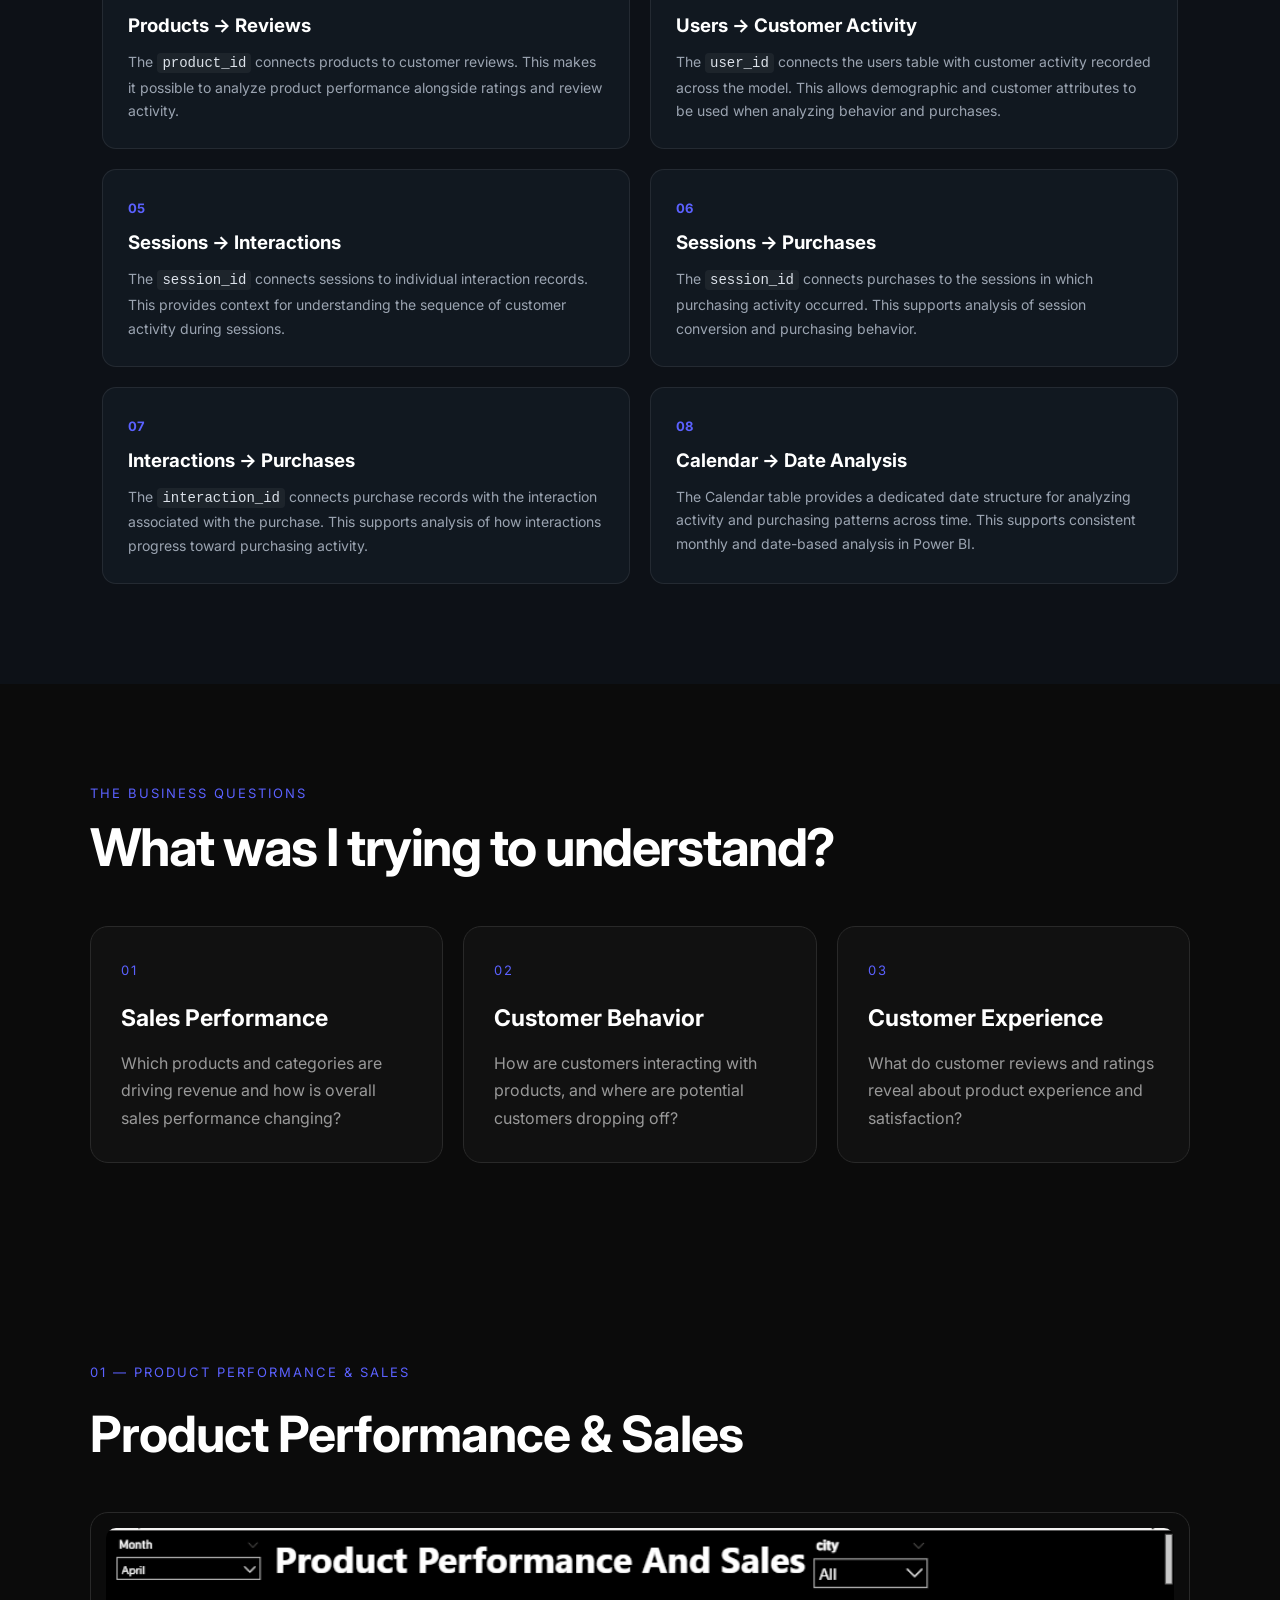
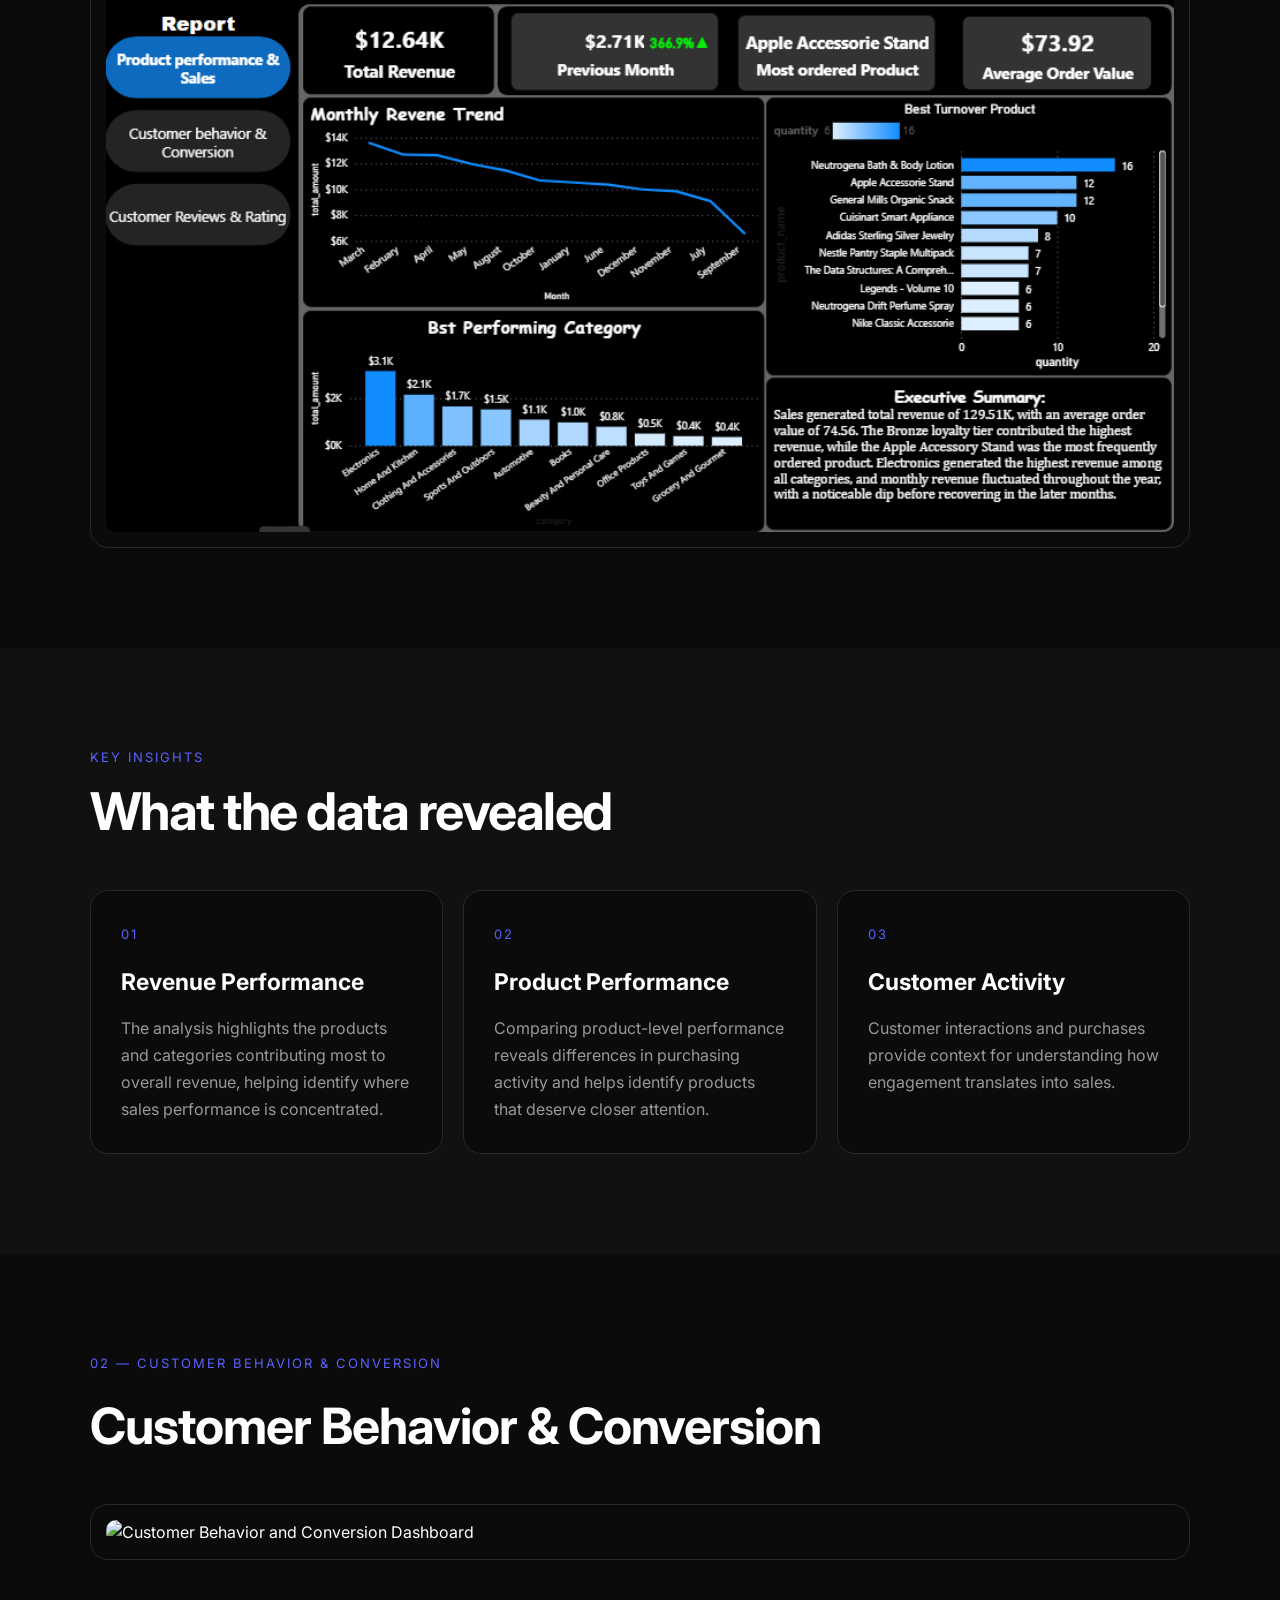
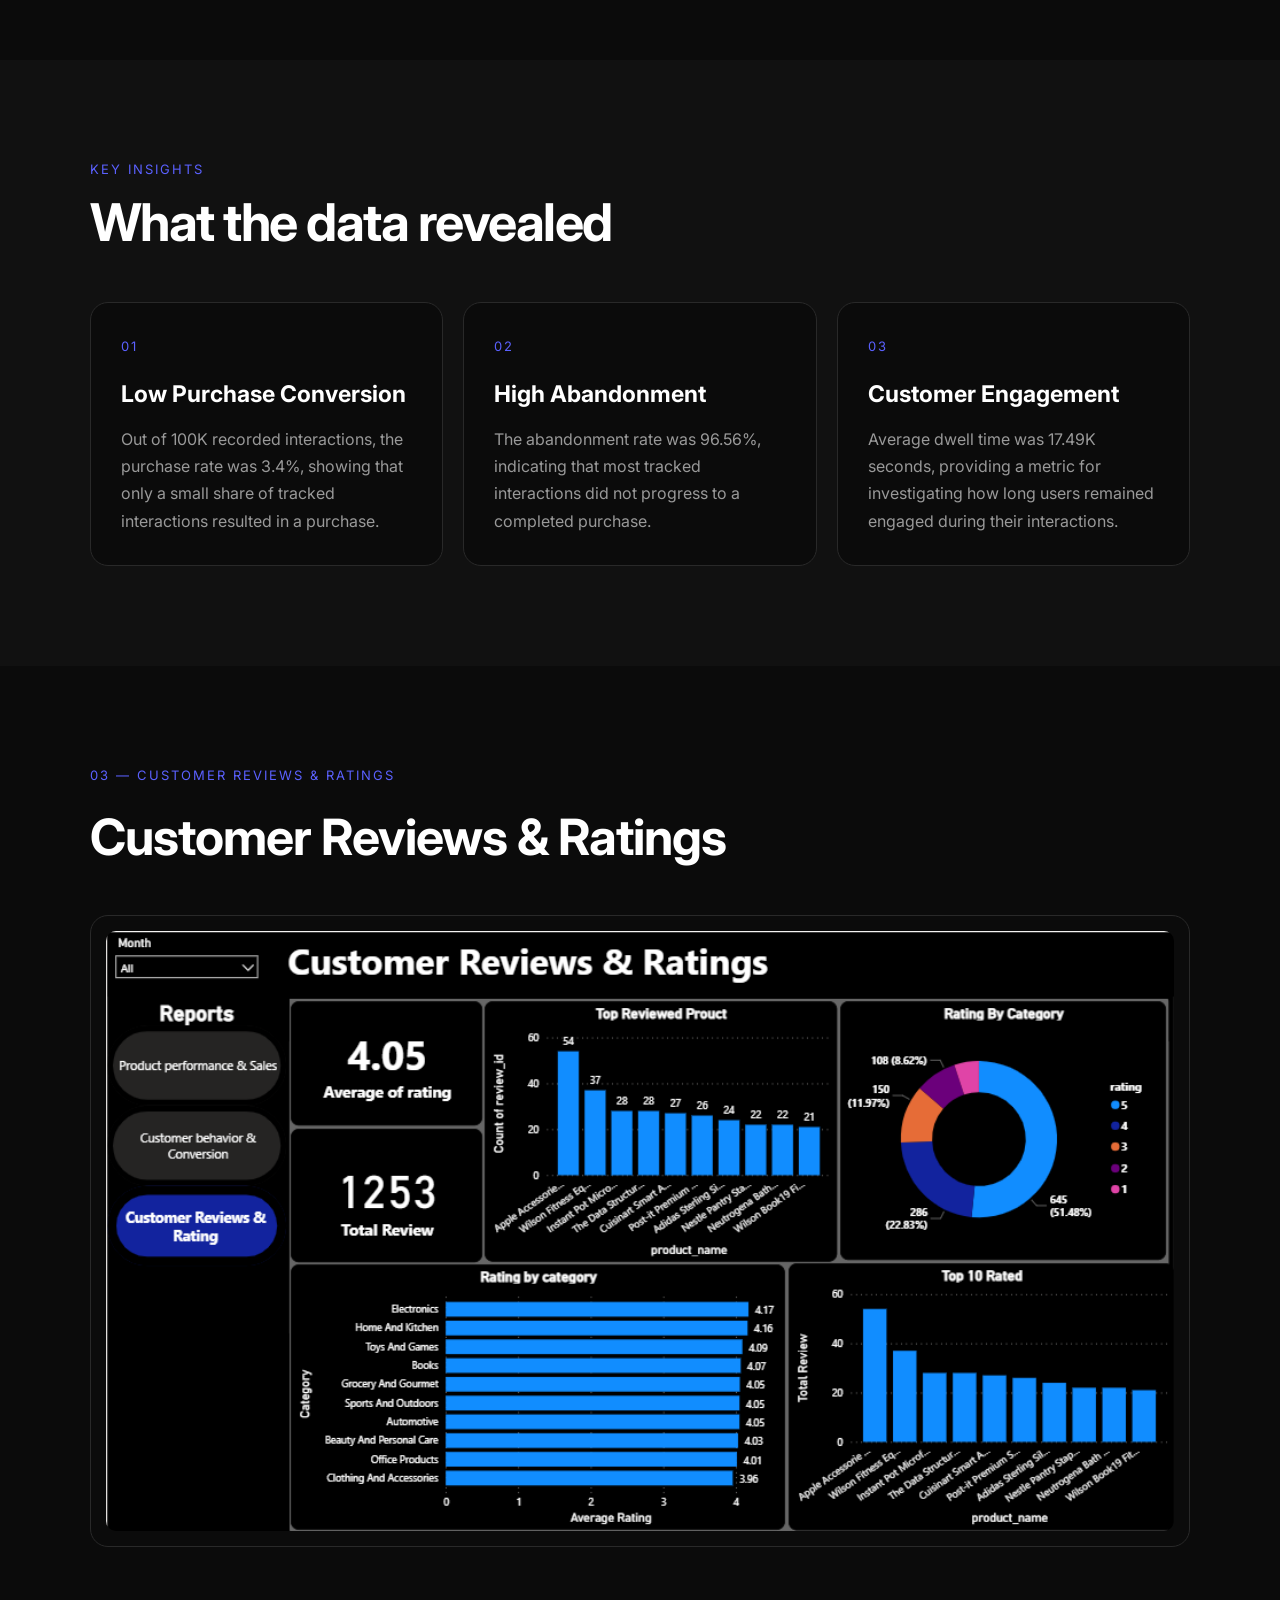
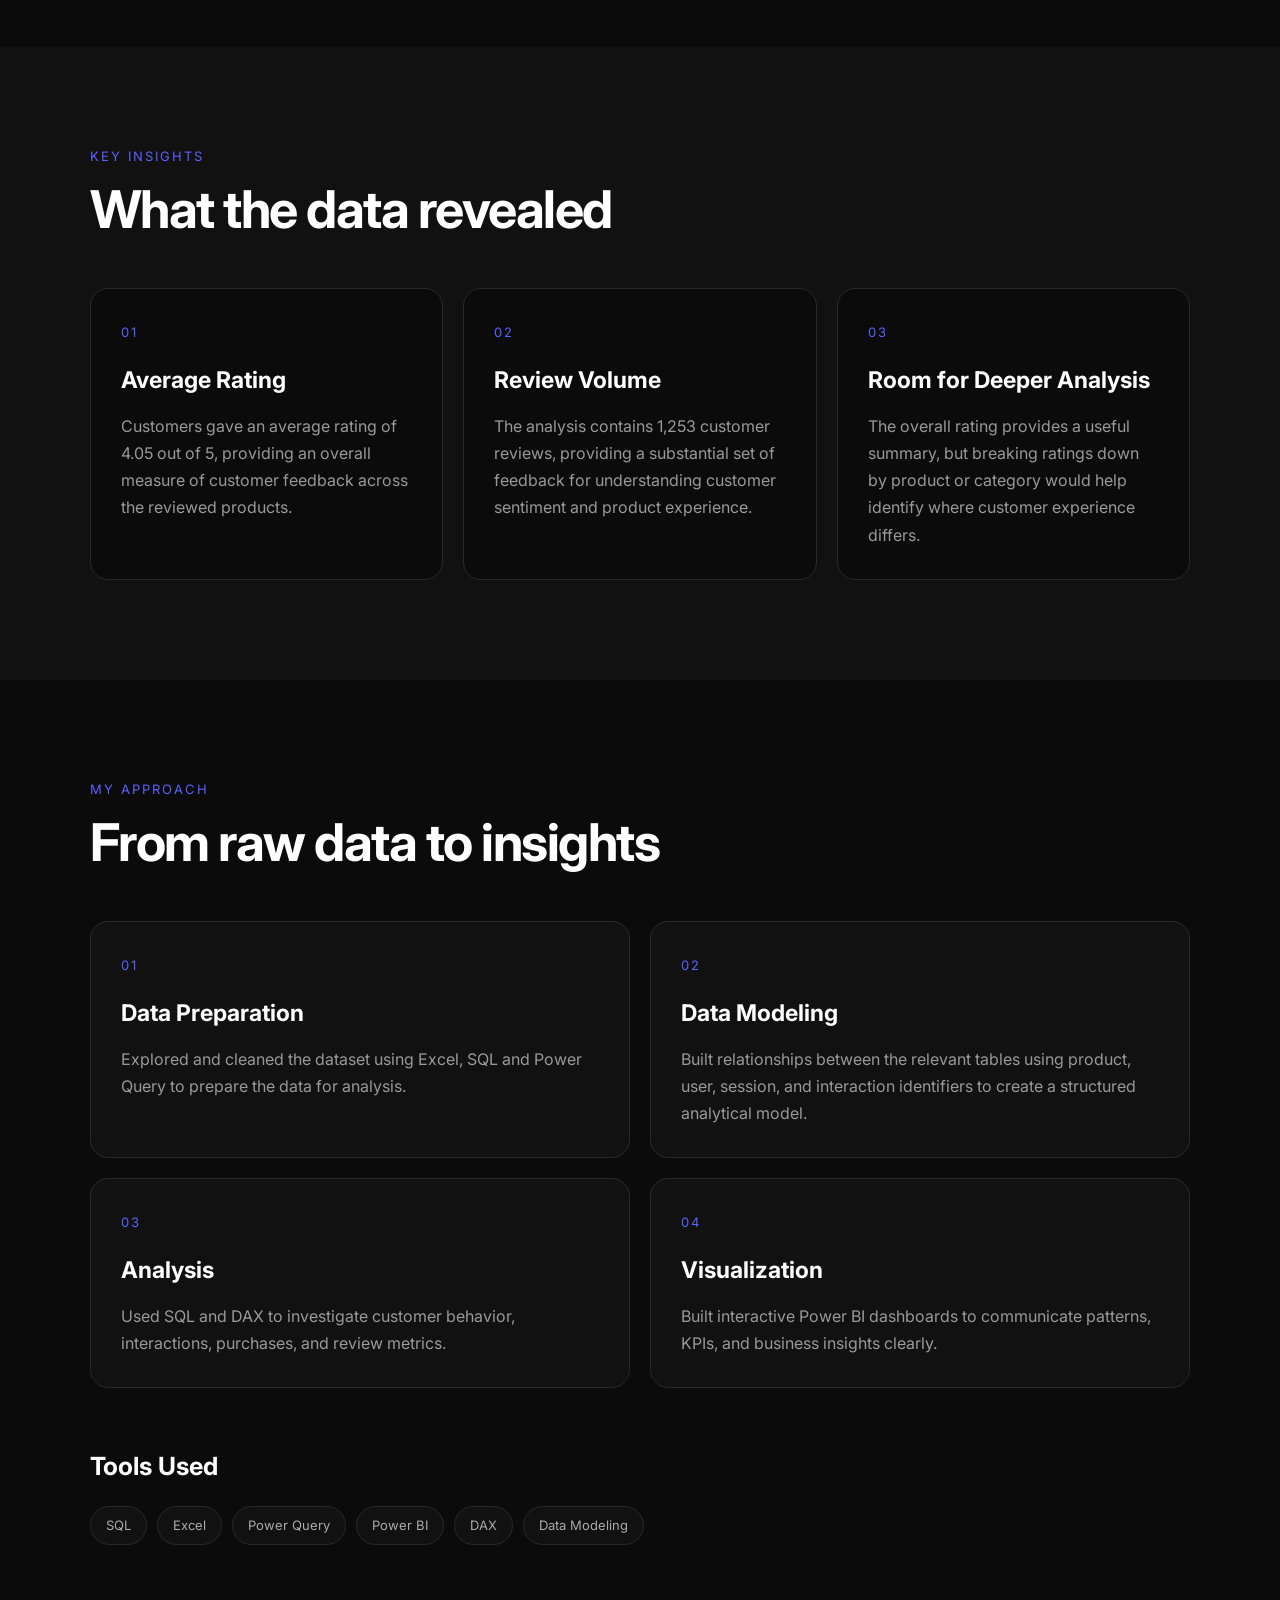
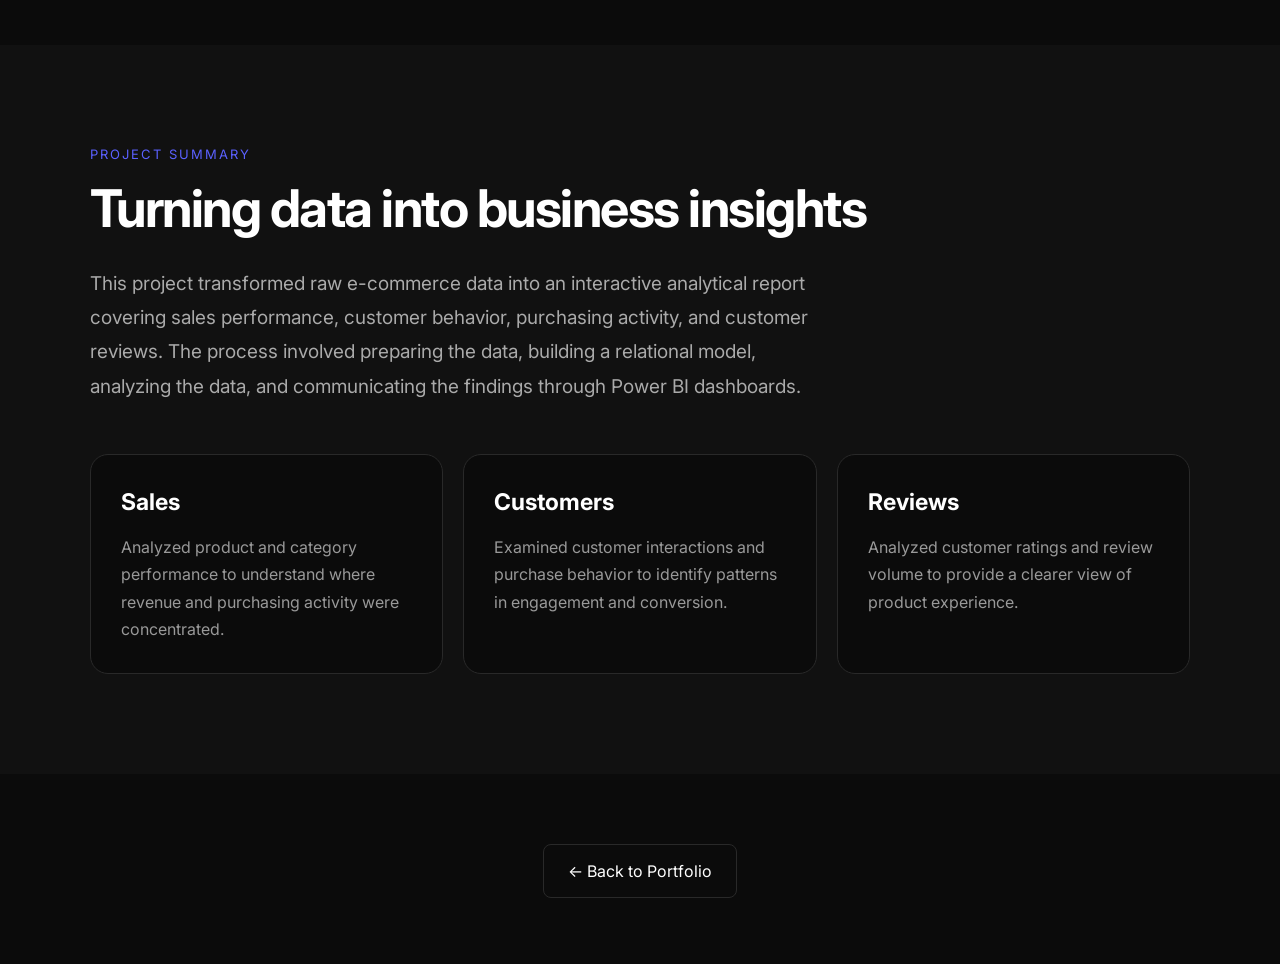
==== commit 79a7f991: "Update project1.html" ====
--- a/project1.html
+++ b/project1.html
@@ -309,7 +309,7 @@
         </p>
 
         <h1>
-            E-Commerce Customer & Sales Analysis
+            E-Commerce Customer Behavior & Sales Performance Analysis
         </h1>
 
         <p>
@@ -339,14 +339,14 @@
 
             <p>
 
-                This project analyzes e-commerce interactions,
-                purchases, products, customer information, sessions,
-                and reviews to understand how customer activity
-                translates into purchasing behavior.
-
-                The analysis combines data preparation, relational
-                modeling, SQL and DAX analysis, and Power BI
-                visualization.
+                This project examines e-commerce sales performance, customer interactions, 
+                purchasing behavior, and product reviews to understand how customers engage with 
+                products and how that activity relates to purchasing outcomes. Using six related tables, 
+                I prepared and modeled the data, performed SQL and DAX analysis, 
+                and developed interactive Power BI dashboards to explore product performance, 
+                customer engagement, purchase conversion, and customer ratings. The objective was to turn 
+                raw data into actionable insights that could help an  e-commerce business evaluate its performance, 
+                identify areas for further investigation, and make more informed decisions.
 
             </p>
 
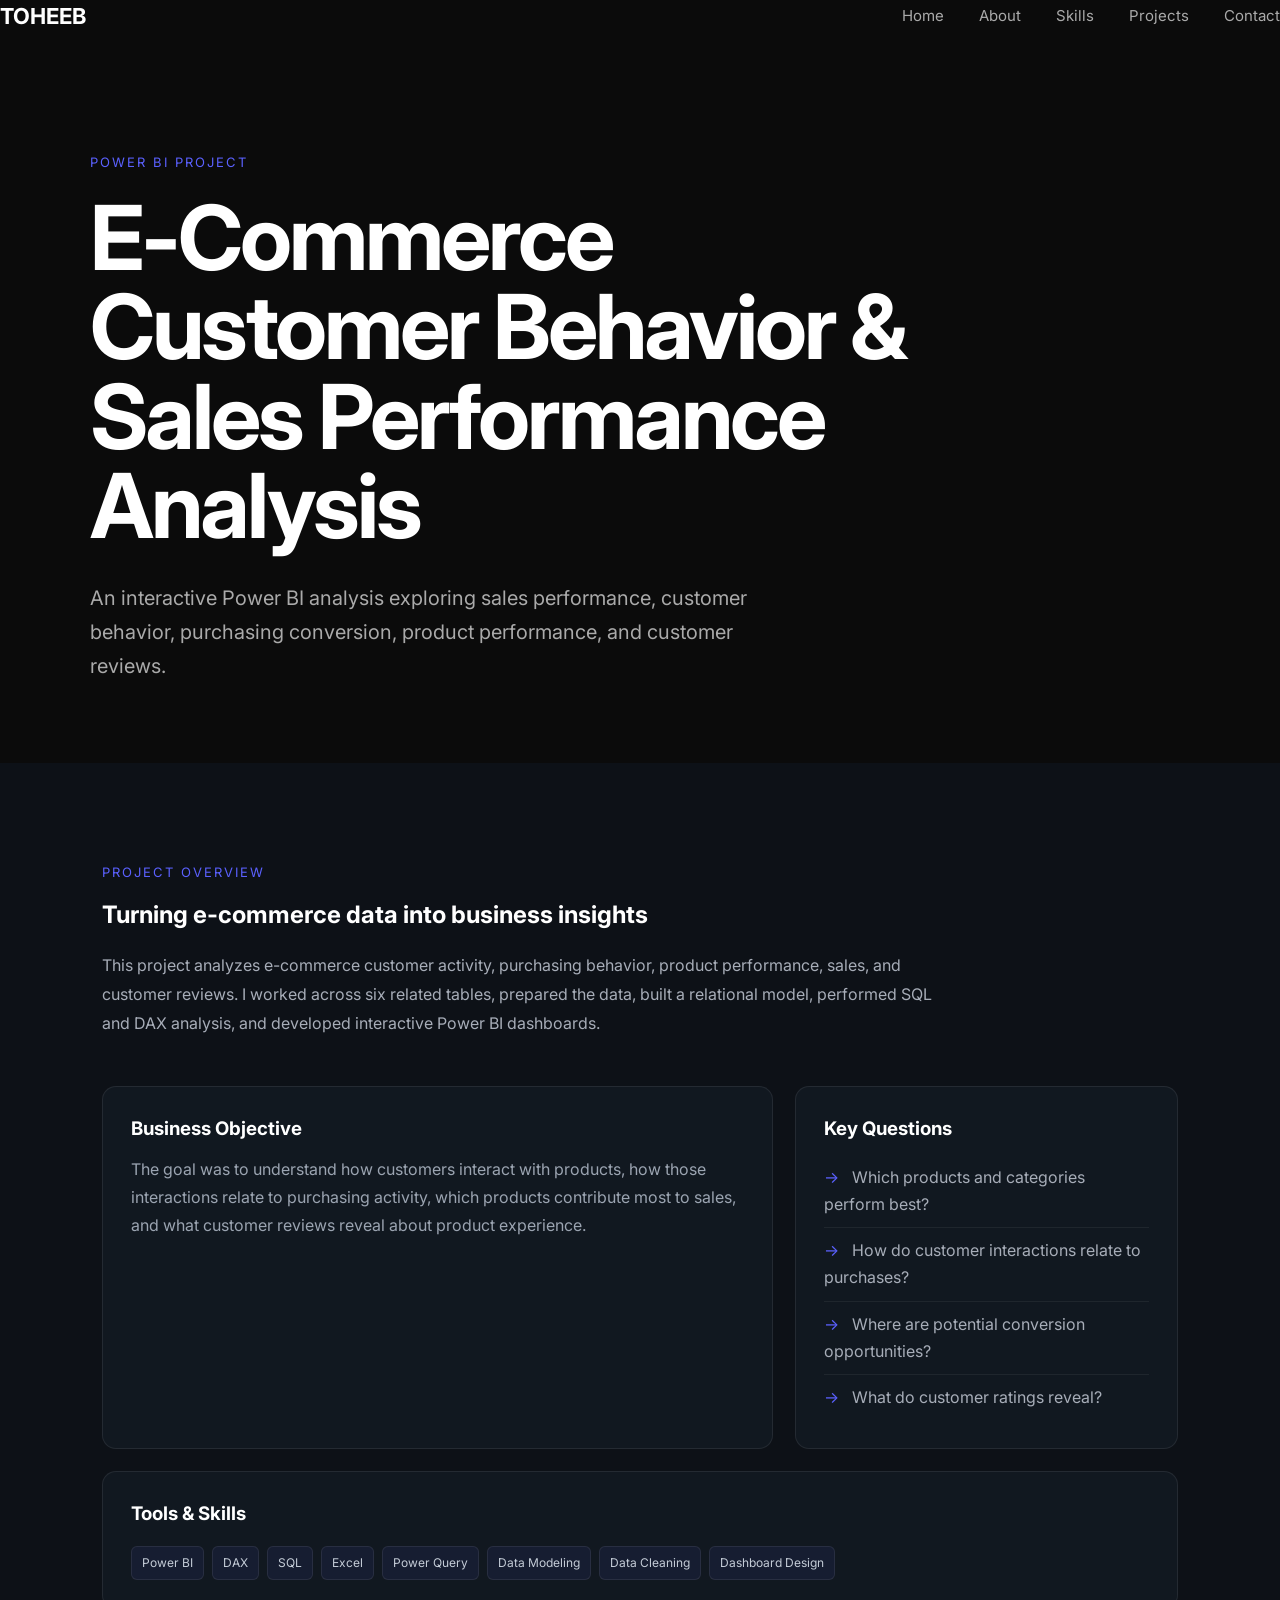
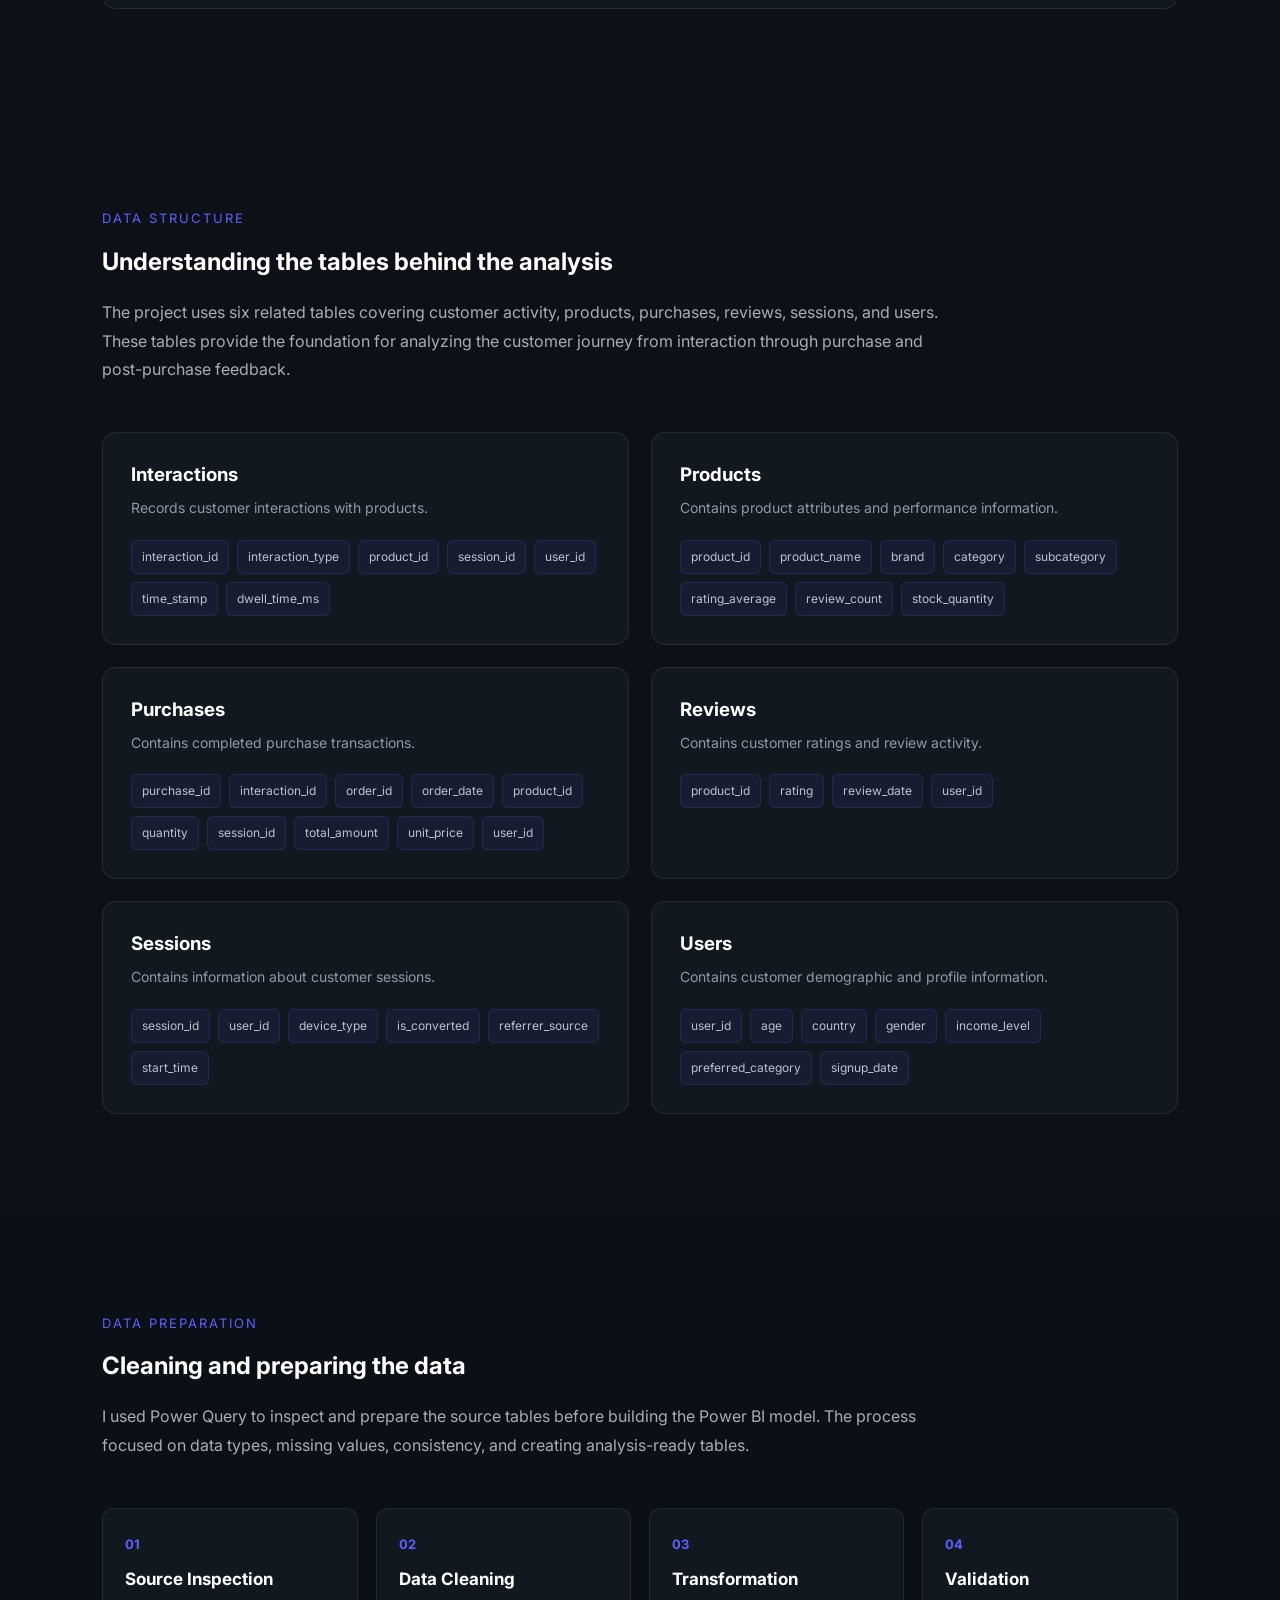
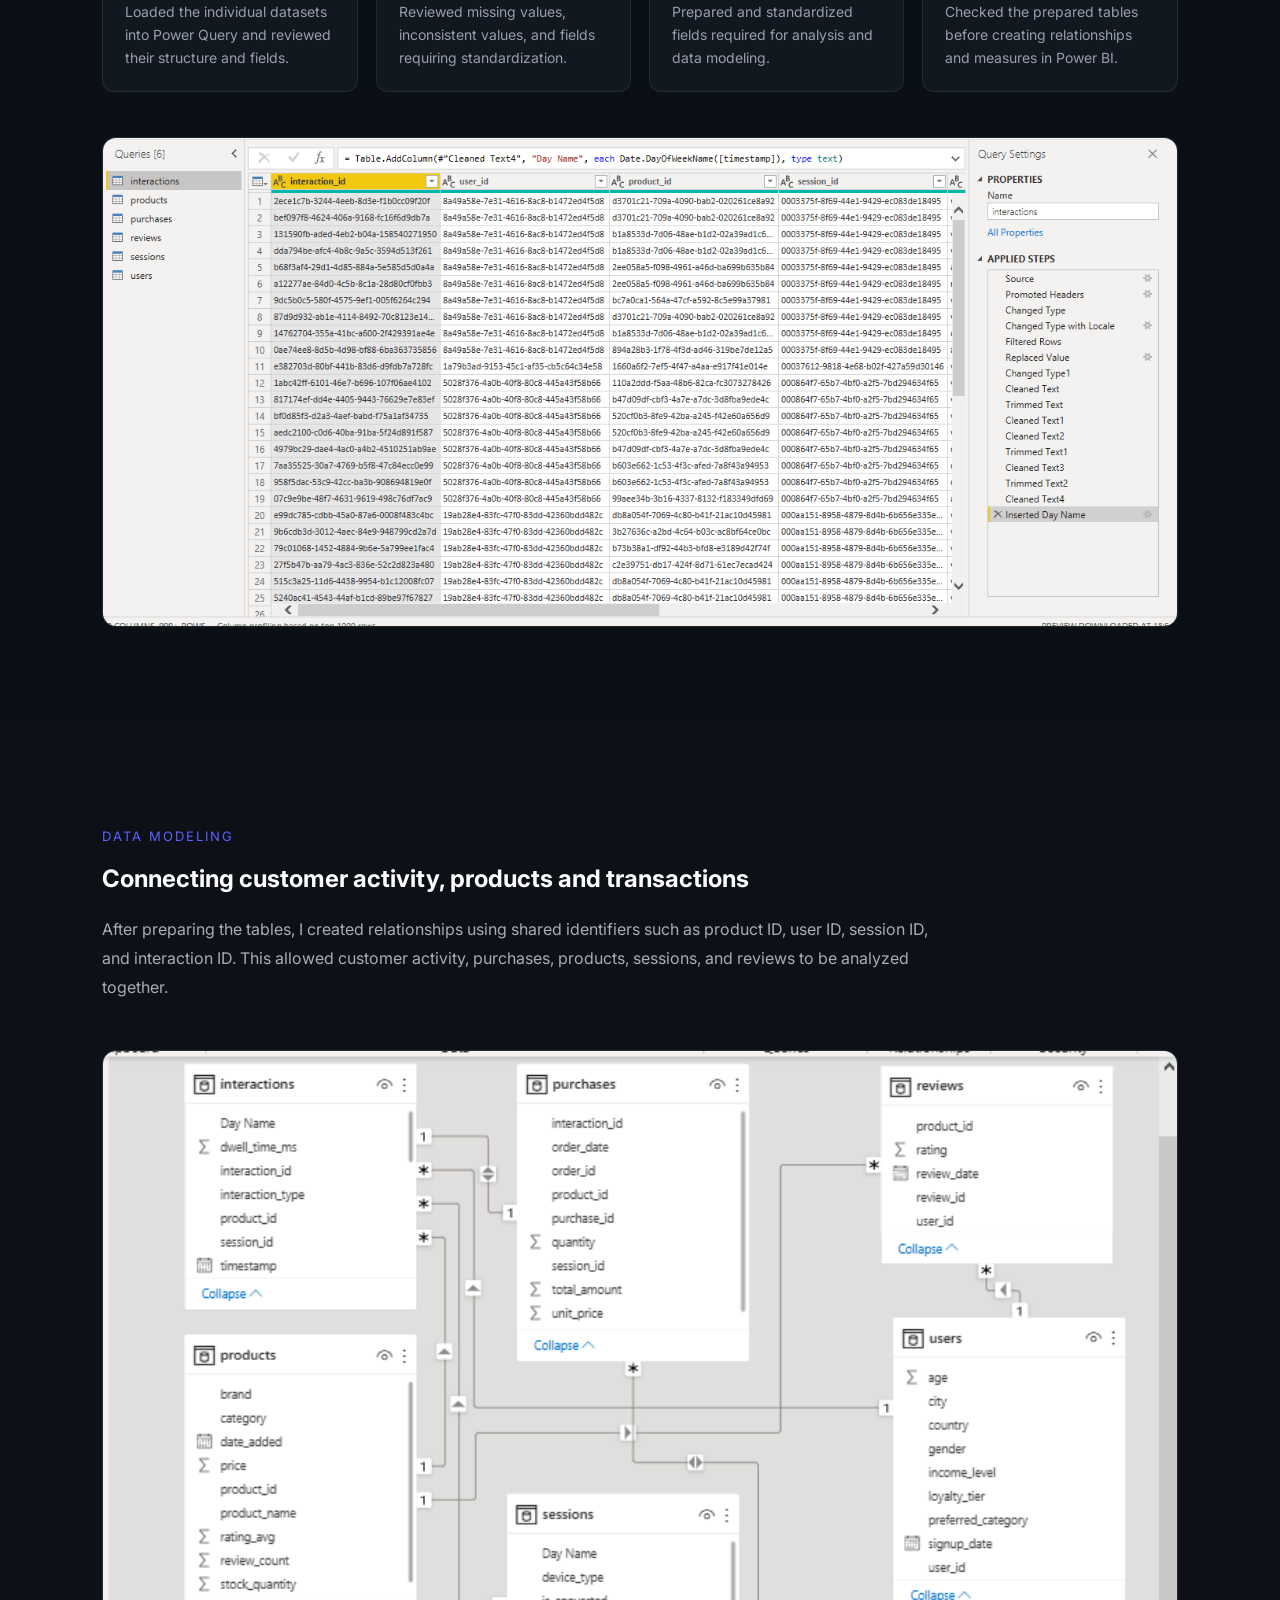
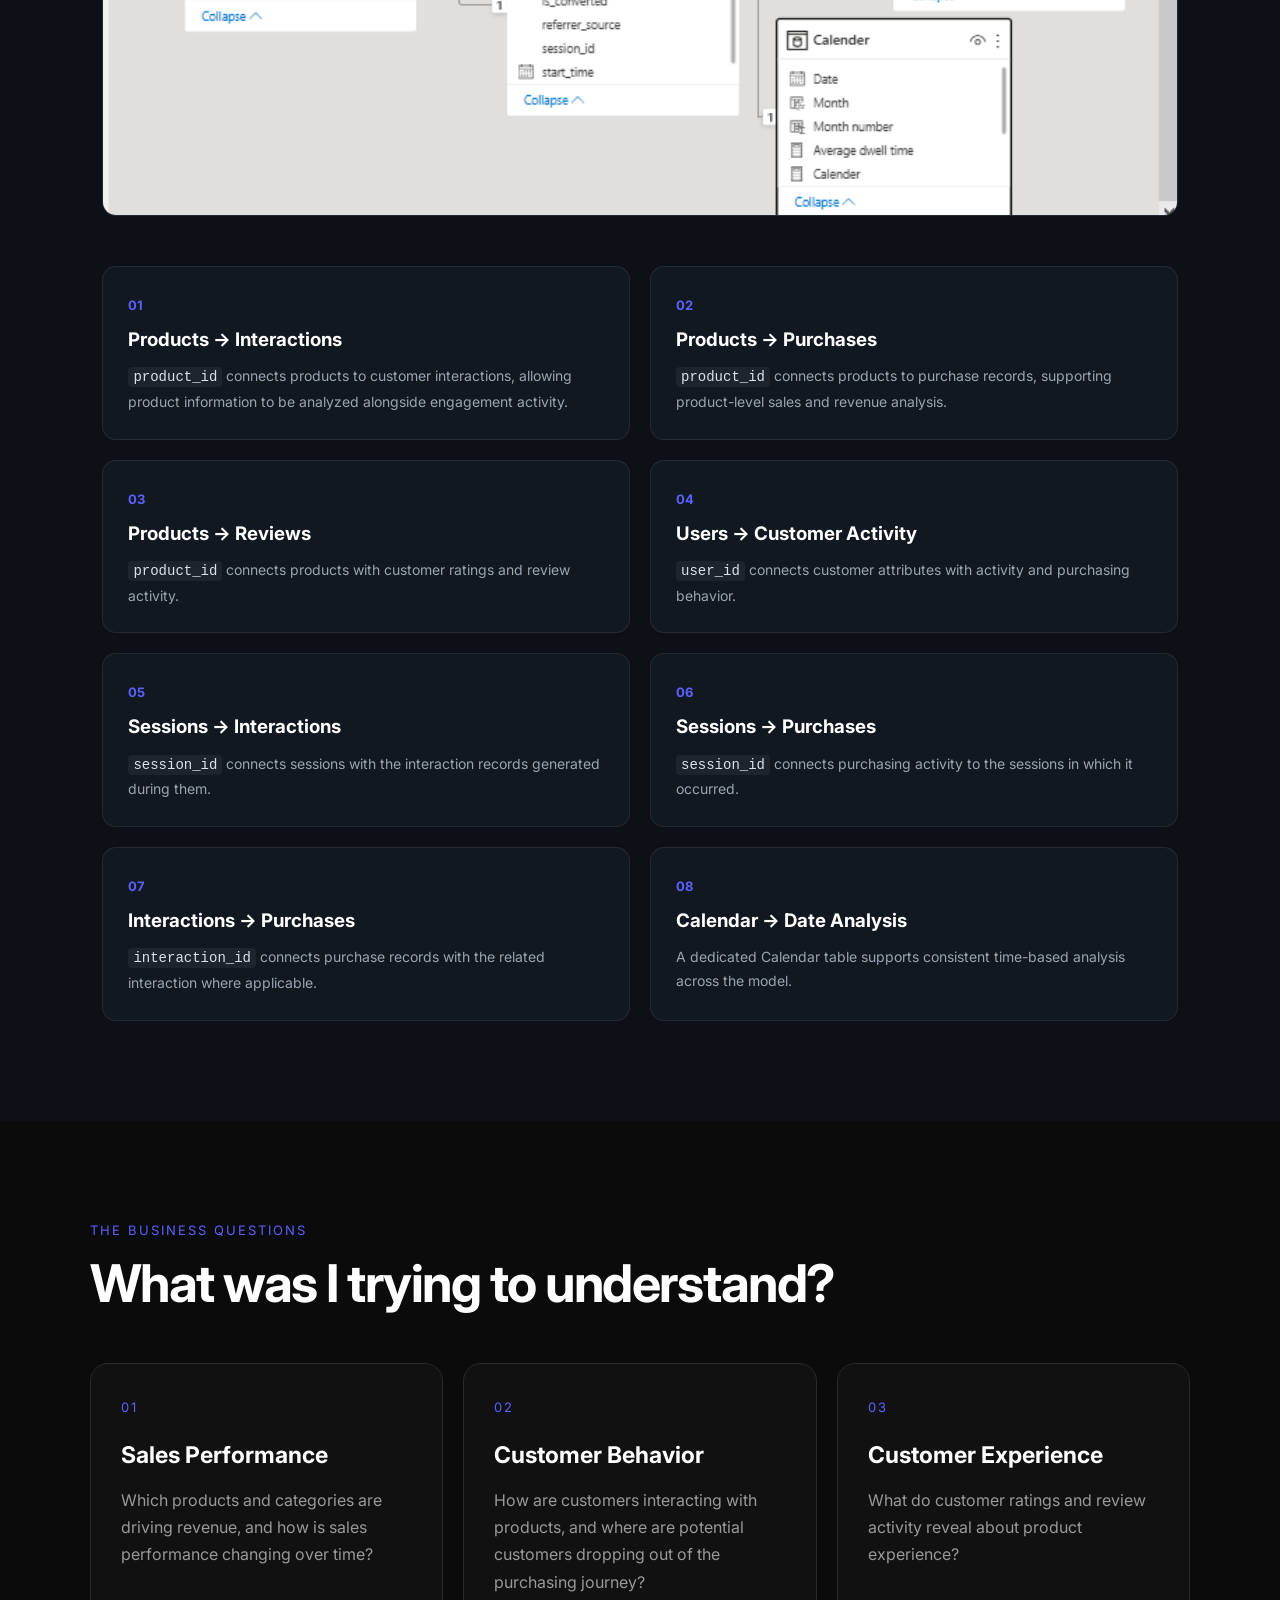
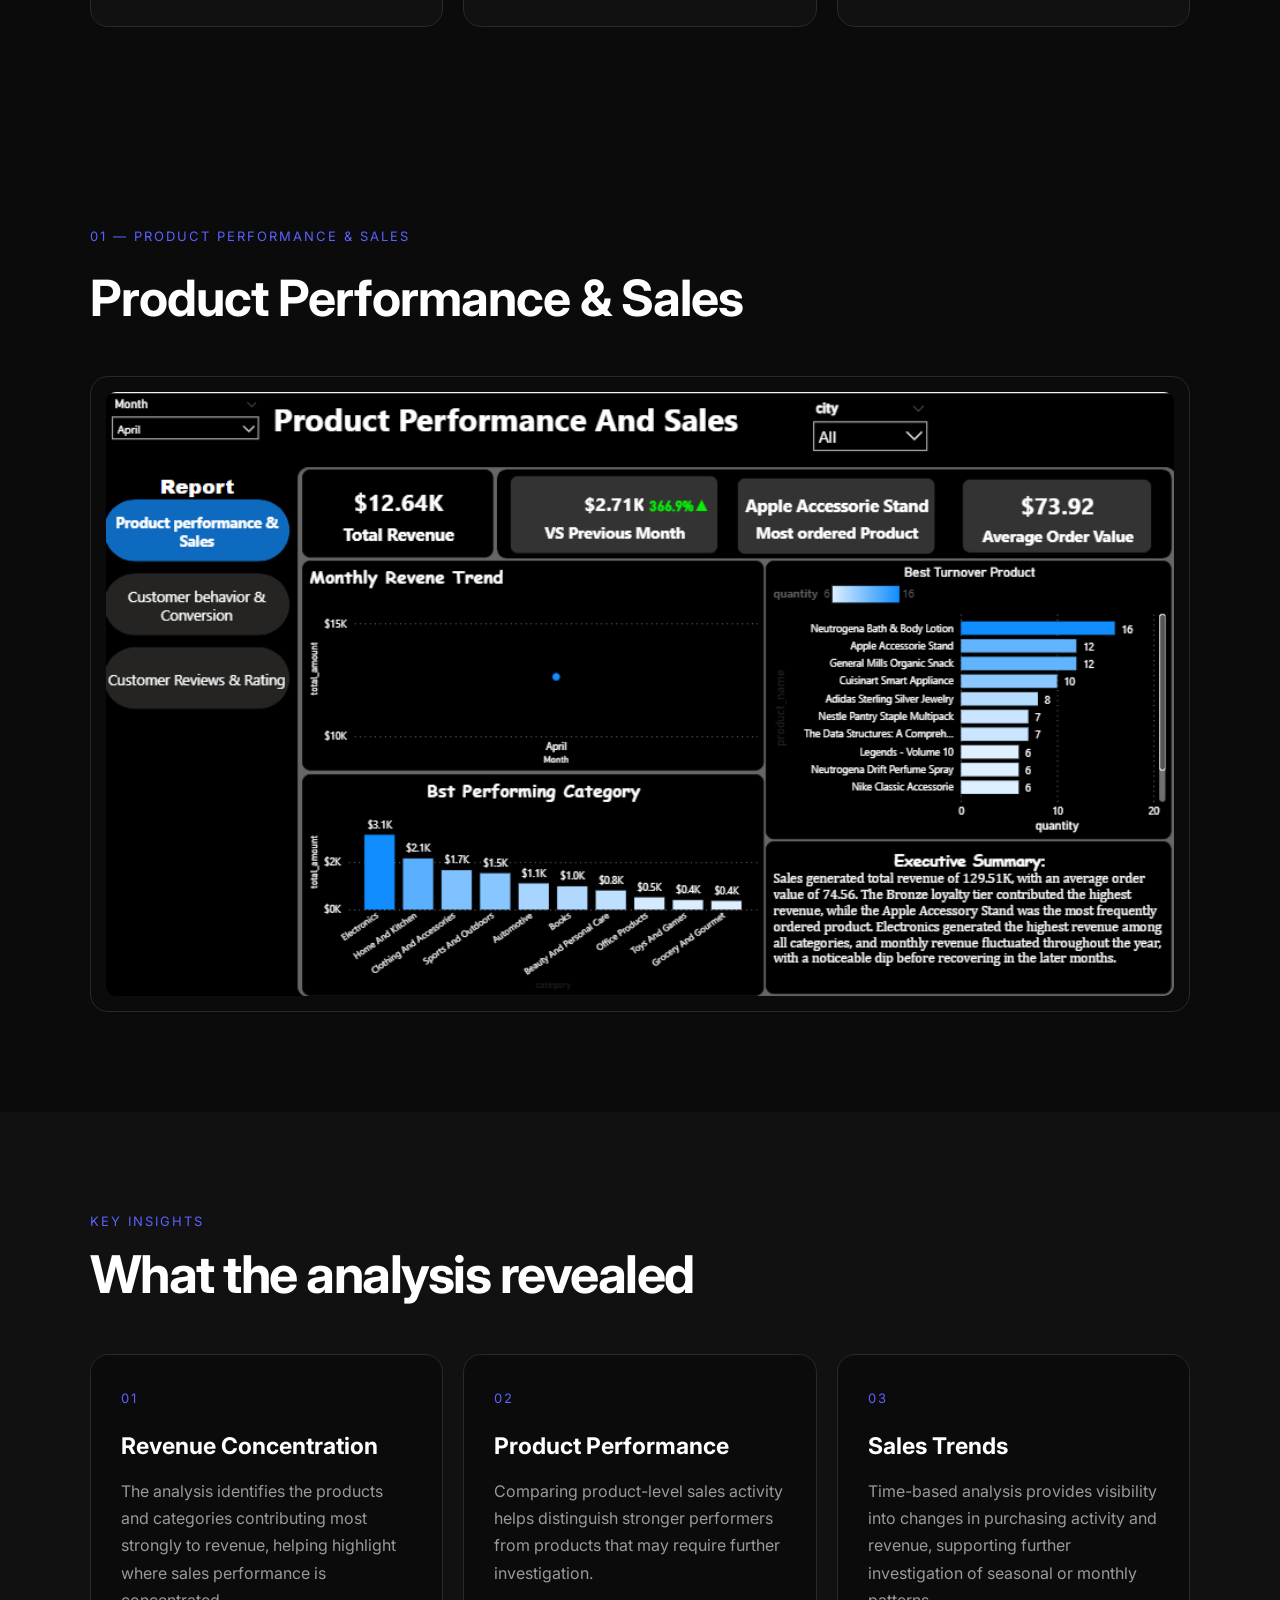
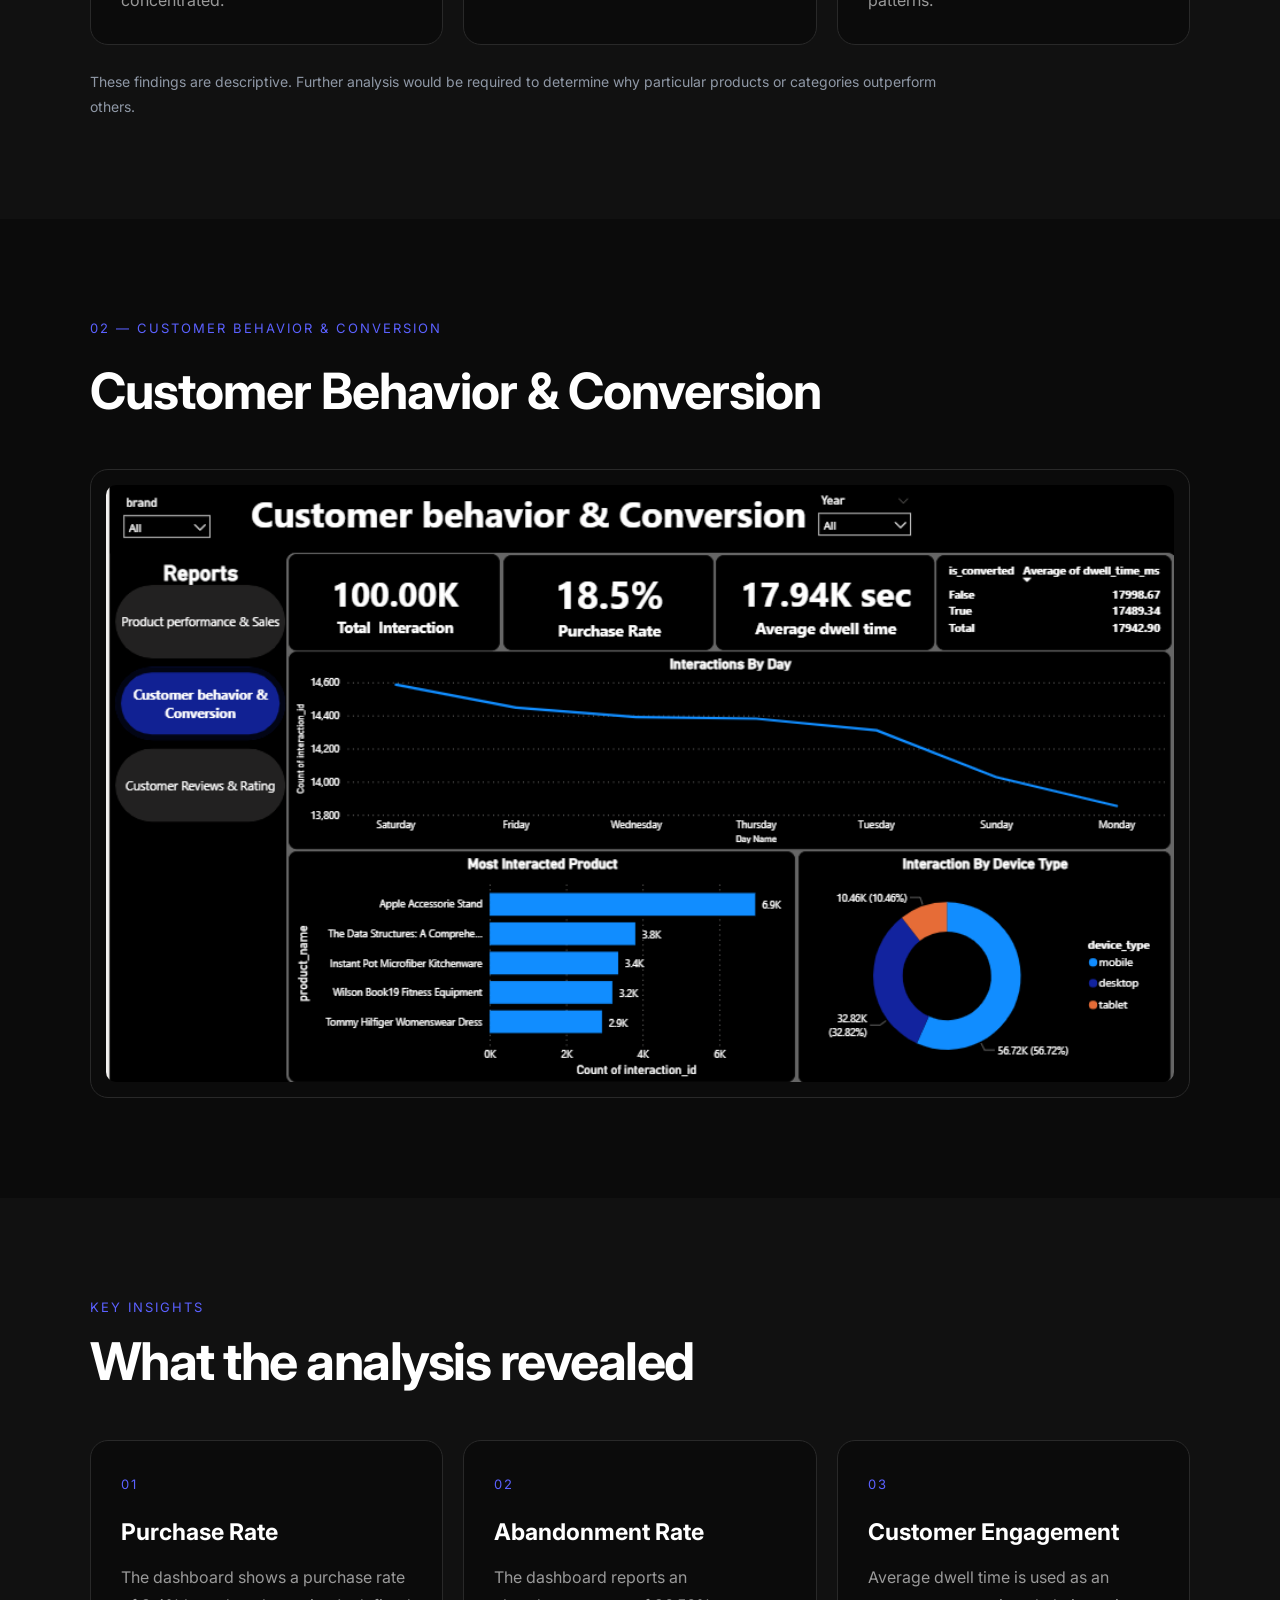
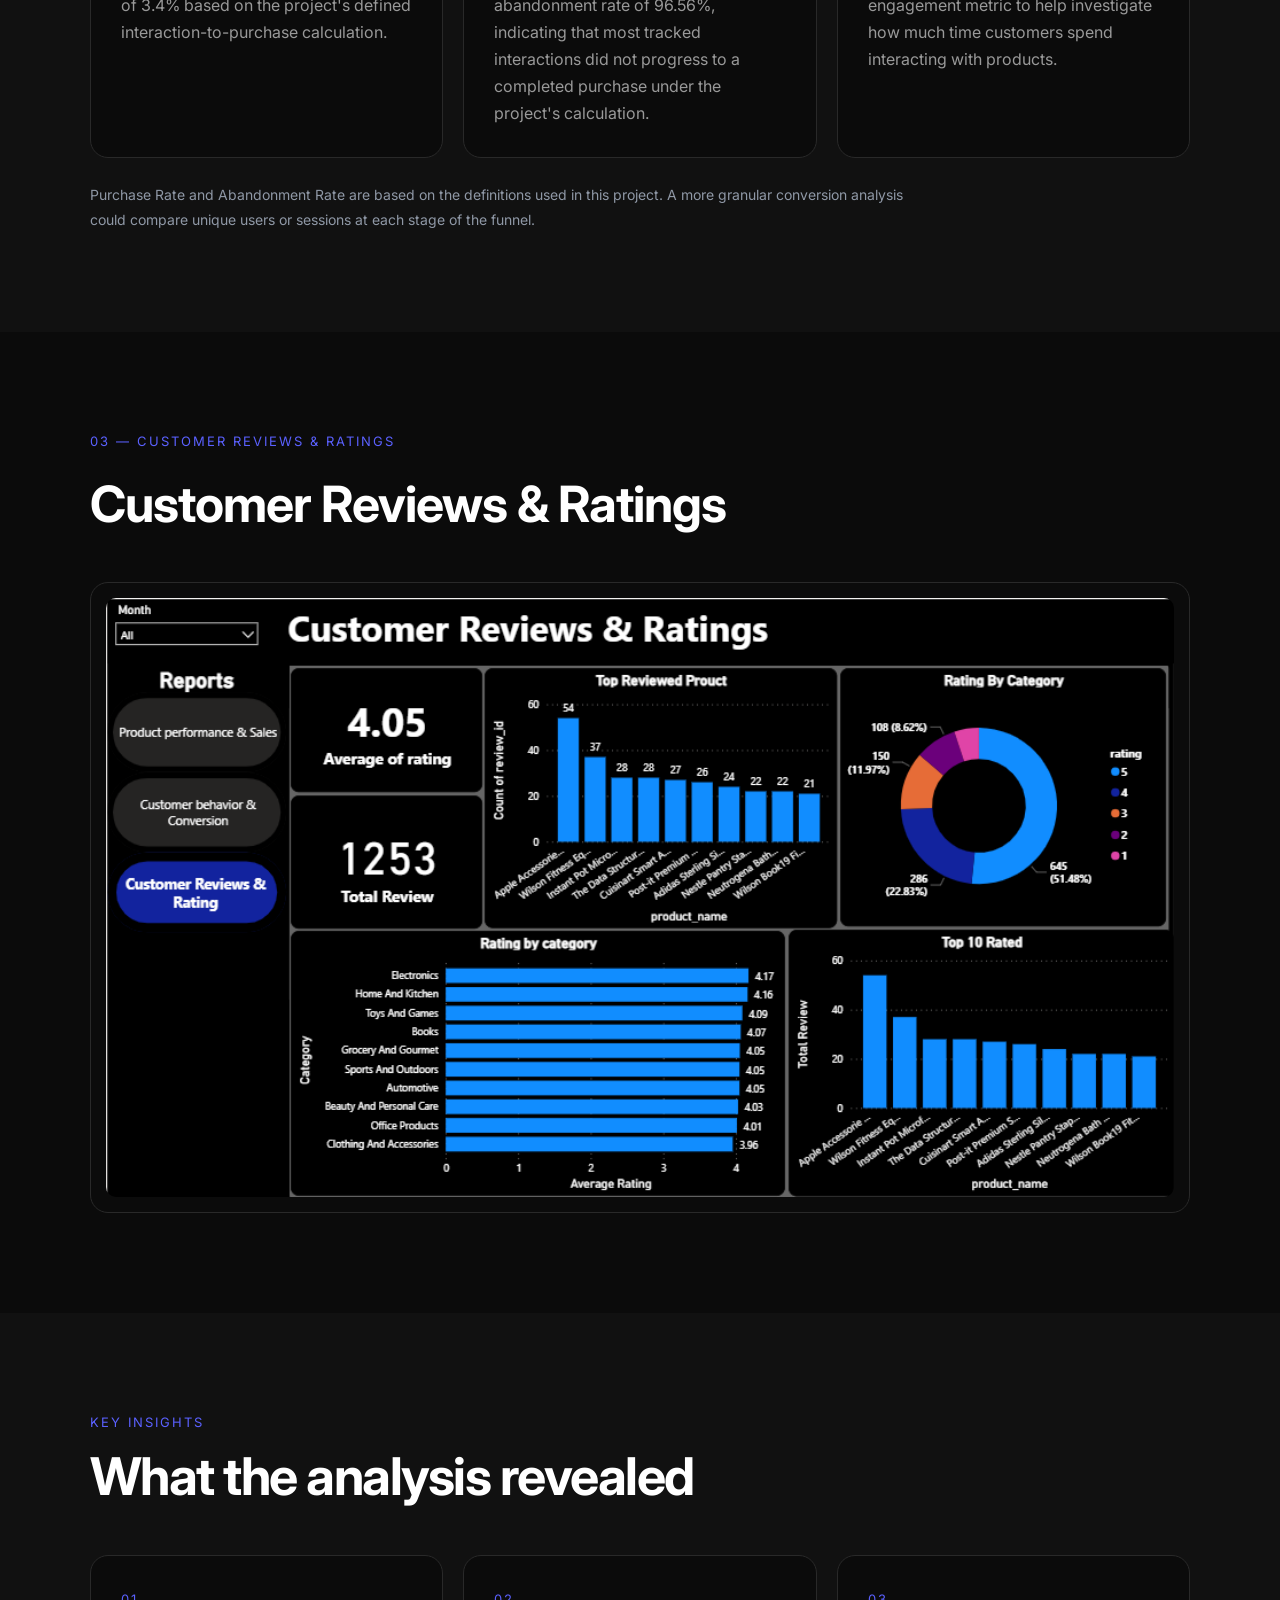
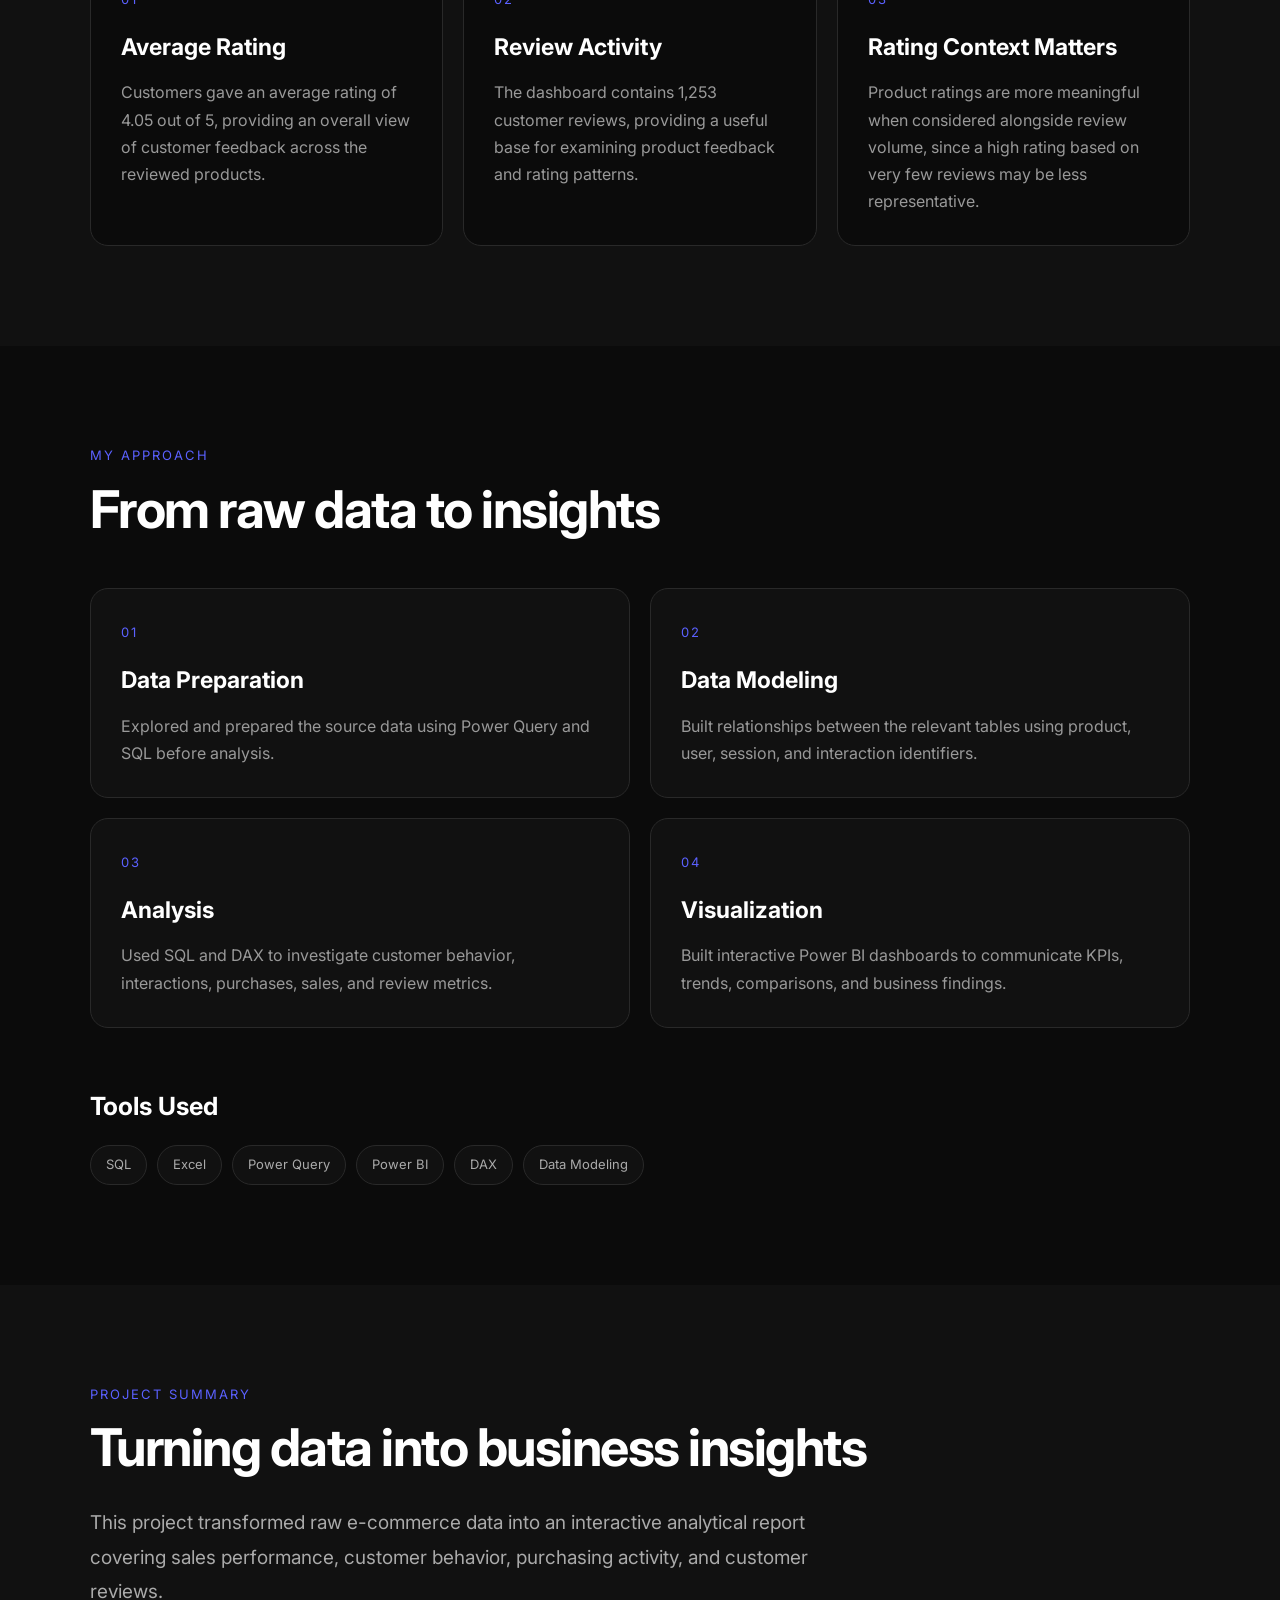
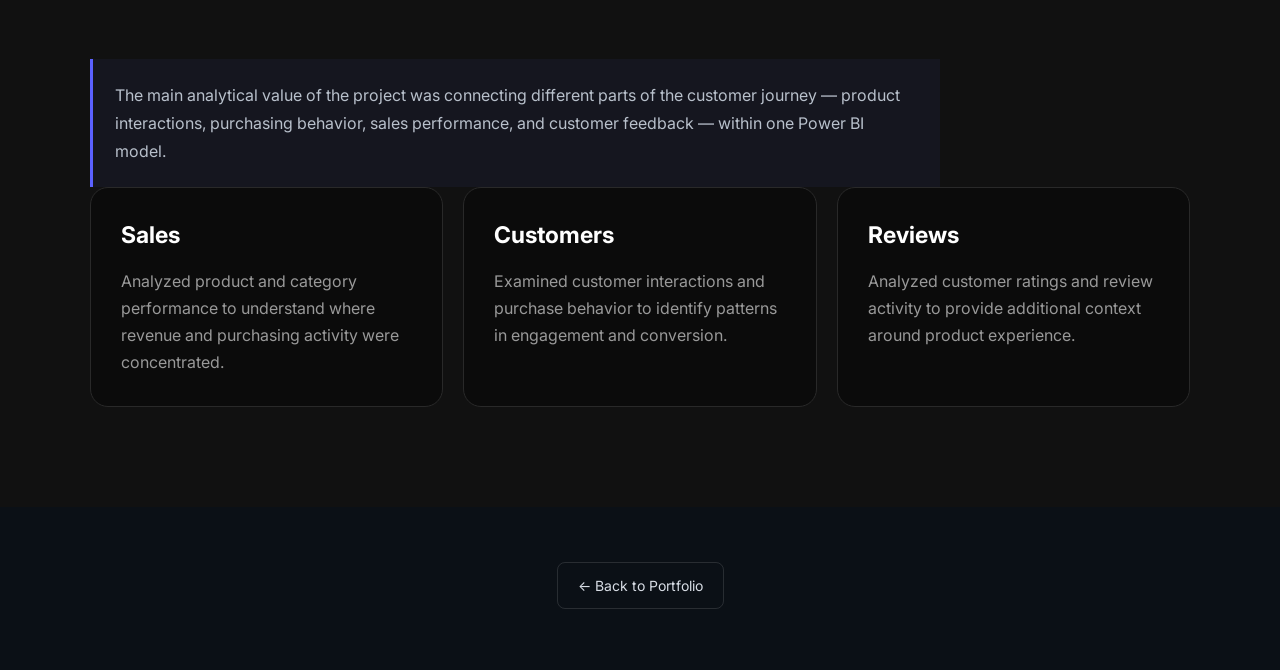
==== commit 87c1e6e5: "Update project1.html" ====
--- a/project1.html
+++ b/project1.html
@@ -7,6 +7,11 @@
     <meta name="viewport" content="width=device-width, initial-scale=1.0">
 
     <title>E-Commerce Customer & Sales Analysis | Toheeb</title>
+
+    <meta
+        name="description"
+        content="E-commerce customer behavior, product performance and sales analysis using Power BI, SQL, Excel and data modeling."
+    >
 
     <link rel="preconnect" href="https://fonts.googleapis.com">
     <link rel="preconnect" href="https://fonts.gstatic.com" crossorigin>
@@ -23,28 +28,107 @@
     <style>
 
         /* =========================
-           DATA STRUCTURE
+           GENERAL PROJECT SECTIONS
         ========================== */
 
+        .project1-data-structure,
+        .project1-power-query,
+        .project1-model {
+            padding: 100px 8%;
+        }
+
         .project1-data-structure {
-            padding: 100px 8%;
             background: #0d1117;
         }
 
-        .project1-data-heading {
-            max-width: 850px;
-            margin-bottom: 50px;
-        }
-
-        .project1-data-heading h2 {
+        .project1-heading {
+            max-width: 900px;
+            margin-bottom: 48px;
+        }
+
+        .project1-heading h2 {
             margin-top: 10px;
         }
 
-        .project1-data-heading p:last-child {
+        .project1-heading p:last-child {
             color: #a7adb8;
             line-height: 1.8;
             margin-top: 18px;
-        }
+            max-width: 850px;
+        }
+
+
+        /* =========================
+           PROJECT OVERVIEW
+        ========================== */
+
+        .project1-overview-grid {
+            display: grid;
+            grid-template-columns: 1.4fr 0.8fr;
+            gap: 22px;
+            margin-top: 35px;
+        }
+
+        .project1-overview-card {
+            background: #111820;
+            border: 1px solid rgba(255,255,255,0.08);
+            border-radius: 14px;
+            padding: 28px;
+        }
+
+        .project1-overview-card h3 {
+            color: #ffffff;
+            margin-bottom: 12px;
+        }
+
+        .project1-overview-card p {
+            color: #9ba4b1;
+            line-height: 1.75;
+        }
+
+        .project1-objectives {
+            list-style: none;
+            padding: 0;
+            margin: 0;
+        }
+
+        .project1-objectives li {
+            color: #a7adb8;
+            line-height: 1.7;
+            padding: 9px 0;
+            border-bottom: 1px solid rgba(255,255,255,0.06);
+        }
+
+        .project1-objectives li:last-child {
+            border-bottom: none;
+        }
+
+        .project1-objectives li::before {
+            content: "→";
+            color: #5b61ff;
+            margin-right: 9px;
+        }
+
+        .project1-tools {
+            display: flex;
+            flex-wrap: wrap;
+            gap: 8px;
+            margin-top: 18px;
+        }
+
+        .project1-tools span {
+            padding: 7px 10px;
+            border-radius: 6px;
+            border: 1px solid rgba(255,255,255,0.08);
+            background: rgba(91,97,255,0.08);
+            color: #c4ccd7;
+            font-size: 12px;
+        }
+
+
+        /* =========================
+           DATA STRUCTURE
+        ========================== */
 
         .project1-table-grid {
             display: grid;
@@ -67,6 +151,7 @@
         .project1-table-purpose {
             color: #8f98a6;
             font-size: 14px;
+            line-height: 1.6;
             margin-bottom: 20px;
         }
 
@@ -77,8 +162,8 @@
         }
 
         .project1-columns span {
-            background: rgba(91, 97, 255, 0.08);
-            border: 1px solid rgba(91, 97, 255, 0.18);
+            background: rgba(91,97,255,0.08);
+            border: 1px solid rgba(91,97,255,0.18);
             color: #b9c2ce;
             padding: 7px 10px;
             border-radius: 6px;
@@ -91,22 +176,7 @@
         ========================== */
 
         .project1-power-query {
-            padding: 100px 8%;
-        }
-
-        .project1-power-query-content {
-            max-width: 900px;
-            margin-bottom: 45px;
-        }
-
-        .project1-power-query-content h2 {
-            margin-top: 10px;
-        }
-
-        .project1-power-query-content p:last-child {
-            color: #a7adb8;
-            line-height: 1.8;
-            margin-top: 18px;
+            background: #0b1016;
         }
 
         .project1-process-grid {
@@ -137,7 +207,7 @@
         .project1-process-card p {
             color: #969fac;
             font-size: 14px;
-            line-height: 1.6;
+            line-height: 1.65;
         }
 
         .project1-process-image {
@@ -159,23 +229,7 @@
         ========================== */
 
         .project1-model {
-            padding: 100px 8%;
             background: #0d1117;
-        }
-
-        .project1-model-content {
-            max-width: 900px;
-            margin-bottom: 45px;
-        }
-
-        .project1-model-content h2 {
-            margin-top: 10px;
-        }
-
-        .project1-model-content p:last-child {
-            color: #a7adb8;
-            line-height: 1.8;
-            margin-top: 18px;
         }
 
         .project1-model-image {
@@ -184,7 +238,7 @@
             border-radius: 14px;
             border: 1px solid rgba(255,255,255,0.08);
             background: #111820;
-            margin-bottom: 55px;
+            margin-bottom: 50px;
         }
 
         .project1-model-image img {
@@ -230,21 +284,81 @@
 
 
         /* =========================
+           DASHBOARD INSIGHT IMPROVEMENTS
+        ========================== */
+
+        .project1-insight-note {
+            max-width: 850px;
+            margin-top: 25px;
+            color: #8f98a6;
+            line-height: 1.75;
+            font-size: 14px;
+        }
+
+
+        /* =========================
+           PROJECT SUMMARY
+        ========================== */
+
+        .project1-summary-highlight {
+            max-width: 850px;
+            margin-top: 22px;
+            padding: 22px;
+            border-left: 3px solid #5b61ff;
+            background: rgba(91,97,255,0.06);
+            color: #b8c0cb;
+            line-height: 1.75;
+        }
+
+
+        /* =========================
+           BACK TO PORTFOLIO
+        ========================== */
+
+        .project-navigation {
+            padding: 55px 8% 65px;
+            text-align: center;
+            background: #0b1016;
+        }
+
+        .back-btn {
+            display: inline-block;
+            padding: 12px 20px;
+            border: 1px solid rgba(255,255,255,0.12);
+            border-radius: 8px;
+            color: #d8dde5;
+            font-size: 14px;
+            transition: 0.2s ease;
+        }
+
+        .back-btn:hover {
+            background: #111820;
+            color: #ffffff;
+            border-color: rgba(255,255,255,0.25);
+        }
+
+
+        /* =========================
            RESPONSIVE
         ========================== */
 
-        @media (max-width: 900px) {
+        @media (max-width: 1000px) {
+
+            .project1-overview-grid {
+                grid-template-columns: 1fr;
+            }
+
+            .project1-process-grid {
+                grid-template-columns: repeat(2, 1fr);
+            }
 
             .project1-table-grid,
             .project1-relationships {
                 grid-template-columns: 1fr;
             }
 
-            .project1-process-grid {
-                grid-template-columns: repeat(2, 1fr);
-            }
-
-        }
+        }
+
 
         @media (max-width: 600px) {
 
@@ -259,10 +373,15 @@
             }
 
             .project1-table-card,
-            .project1-relationship-card {
+            .project1-relationship-card,
+            .project1-overview-card {
                 padding: 22px;
             }
 
+            .project-navigation {
+                padding: 45px 5% 55px;
+            }
+
         }
 
     </style>
@@ -277,7 +396,9 @@
 
     <nav>
 
-        <div class="logo">TOHEEB</div>
+        <div class="logo">
+            TOHEEB
+        </div>
 
         <div class="nav-links">
 
@@ -309,12 +430,13 @@
         </p>
 
         <h1>
-            E-Commerce Customer Behavior & Sales Performance Analysis
+            E-Commerce Customer Behavior &amp; Sales Performance Analysis
         </h1>
 
         <p>
             An interactive Power BI analysis exploring sales performance,
-            customer behavior, purchasing conversion, and product reviews.
+            customer behavior, purchasing conversion, product performance,
+            and customer reviews.
         </p>
 
     </section>
@@ -327,28 +449,96 @@
 
     <section class="project1-data-structure">
 
-        <div class="project1-data-heading">
+        <div class="project1-heading">
 
             <p class="project-label">
                 PROJECT OVERVIEW
             </p>
 
             <h2>
-                Understanding customer behavior and sales performance
+                Turning e-commerce data into business insights
             </h2>
 
             <p>
-
-                This project examines e-commerce sales performance, customer interactions, 
-                purchasing behavior, and product reviews to understand how customers engage with 
-                products and how that activity relates to purchasing outcomes. Using six related tables, 
-                I prepared and modeled the data, performed SQL and DAX analysis, 
-                and developed interactive Power BI dashboards to explore product performance, 
-                customer engagement, purchase conversion, and customer ratings. The objective was to turn 
-                raw data into actionable insights that could help an  e-commerce business evaluate its performance, 
-                identify areas for further investigation, and make more informed decisions.
-
+                This project analyzes e-commerce customer activity,
+                purchasing behavior, product performance, sales, and
+                customer reviews. I worked across six related tables,
+                prepared the data, built a relational model, performed
+                SQL and DAX analysis, and developed interactive Power BI
+                dashboards.
             </p>
+
+        </div>
+
+
+        <div class="project1-overview-grid">
+
+            <div class="project1-overview-card">
+
+                <h3>
+                    Business Objective
+                </h3>
+
+                <p>
+                    The goal was to understand how customers interact
+                    with products, how those interactions relate to
+                    purchasing activity, which products contribute most
+                    to sales, and what customer reviews reveal about
+                    product experience.
+                </p>
+
+            </div>
+
+
+            <div class="project1-overview-card">
+
+                <h3>
+                    Key Questions
+                </h3>
+
+                <ul class="project1-objectives">
+
+                    <li>
+                        Which products and categories perform best?
+                    </li>
+
+                    <li>
+                        How do customer interactions relate to purchases?
+                    </li>
+
+                    <li>
+                        Where are potential conversion opportunities?
+                    </li>
+
+                    <li>
+                        What do customer ratings reveal?
+                    </li>
+
+                </ul>
+
+            </div>
+
+        </div>
+
+
+        <div class="project1-overview-card" style="margin-top:22px;">
+
+            <h3>
+                Tools &amp; Skills
+            </h3>
+
+            <div class="project1-tools">
+
+                <span>Power BI</span>
+                <span>DAX</span>
+                <span>SQL</span>
+                <span>Excel</span>
+                <span>Power Query</span>
+                <span>Data Modeling</span>
+                <span>Data Cleaning</span>
+                <span>Dashboard Design</span>
+
+            </div>
 
         </div>
 
@@ -362,7 +552,7 @@
 
     <section class="project1-data-structure">
 
-        <div class="project1-data-heading">
+        <div class="project1-heading">
 
             <p class="project-label">
                 DATA STRUCTURE
@@ -373,11 +563,11 @@
             </h2>
 
             <p>
-
                 The project uses six related tables covering customer
                 activity, products, purchases, reviews, sessions,
-                and users.
-
+                and users. These tables provide the foundation for
+                analyzing the customer journey from interaction through
+                purchase and post-purchase feedback.
             </p>
 
         </div>
@@ -385,8 +575,6 @@
 
         <div class="project1-table-grid">
 
-
-            <!-- INTERACTIONS -->
 
             <div class="project1-table-card">
 
@@ -413,8 +601,6 @@
             </div>
 
 
-
-            <!-- PRODUCTS -->
 
             <div class="project1-table-card">
 
@@ -442,8 +628,6 @@
             </div>
 
 
-
-            <!-- PURCHASES -->
 
             <div class="project1-table-card">
 
@@ -474,8 +658,6 @@
 
 
 
-            <!-- REVIEWS -->
-
             <div class="project1-table-card">
 
                 <h3>
@@ -498,8 +680,6 @@
             </div>
 
 
-
-            <!-- SESSIONS -->
 
             <div class="project1-table-card">
 
@@ -525,8 +705,6 @@
             </div>
 
 
-
-            <!-- USERS -->
 
             <div class="project1-table-card">
 
@@ -565,7 +743,7 @@
 
     <section class="project1-power-query">
 
-        <div class="project1-power-query-content">
+        <div class="project1-heading">
 
             <p class="project-label">
                 DATA PREPARATION
@@ -576,13 +754,10 @@
             </h2>
 
             <p>
-
-                I used Power Query to prepare the raw tables before
-                analysis and modeling. The process included reviewing
-                the source data, checking data types, standardizing
-                values, handling missing values, and preparing the
-                tables for analysis.
-
+                I used Power Query to inspect and prepare the source
+                tables before building the Power BI model. The process
+                focused on data types, missing values, consistency,
+                and creating analysis-ready tables.
             </p>
 
         </div>
@@ -596,12 +771,12 @@
                 <span>01</span>
 
                 <h3>
-                    Source
+                    Source Inspection
                 </h3>
 
                 <p>
                     Loaded the individual datasets into Power Query
-                    for inspection and preparation.
+                    and reviewed their structure and fields.
                 </p>
 
             </div>
@@ -634,8 +809,8 @@
                 </h3>
 
                 <p>
-                    Standardized fields and prepared columns for
-                    analysis and relationships.
+                    Prepared and standardized fields required for
+                    analysis and data modeling.
                 </p>
 
             </div>
@@ -651,8 +826,8 @@
                 </h3>
 
                 <p>
-                    Checked the prepared tables before moving into
-                    the Power BI data model.
+                    Checked the prepared tables before creating
+                    relationships and measures in Power BI.
                 </p>
 
             </div>
@@ -675,12 +850,12 @@
 
 
     <!-- =========================
-         DATA MODELING
+         DATA MODEL
     ========================== -->
 
     <section class="project1-model">
 
-        <div class="project1-model-content">
+        <div class="project1-heading">
 
             <p class="project-label">
                 DATA MODELING
@@ -691,16 +866,11 @@
             </h2>
 
             <p>
-
-                After preparing the individual tables, I created
-                relationships between the datasets using shared
-                identifiers such as product ID, user ID, session ID,
-                and interaction ID.
-
-                This allowed customer interactions, purchases,
-                products, sessions, and reviews to be analyzed
-                together.
-
+                After preparing the tables, I created relationships
+                using shared identifiers such as product ID, user ID,
+                session ID, and interaction ID. This allowed customer
+                activity, purchases, products, sessions, and reviews
+                to be analyzed together.
             </p>
 
         </div>
@@ -719,8 +889,6 @@
         <div class="project1-relationships">
 
 
-            <!-- RELATIONSHIP 01 -->
-
             <div class="project1-relationship-card">
 
                 <span>01</span>
@@ -730,21 +898,14 @@
                 </h3>
 
                 <p>
-
-                    The <code>product_id</code> connects products
-                    to customer interactions.
-
-                    This allows product information to be analyzed
-                    alongside views, clicks, cart activity, and
-                    other tracked interactions.
-
-                </p>
-
-            </div>
-
-
-
-            <!-- RELATIONSHIP 02 -->
+                    <code>product_id</code> connects products to
+                    customer interactions, allowing product information
+                    to be analyzed alongside engagement activity.
+                </p>
+
+            </div>
+
+
 
             <div class="project1-relationship-card">
 
@@ -755,20 +916,14 @@
                 </h3>
 
                 <p>
-
-                    The <code>product_id</code> connects products
-                    to purchase records.
-
-                    This allows product-level purchasing activity,
-                    quantity, and revenue to be analyzed.
-
-                </p>
-
-            </div>
-
-
-
-            <!-- RELATIONSHIP 03 -->
+                    <code>product_id</code> connects products to
+                    purchase records, supporting product-level
+                    sales and revenue analysis.
+                </p>
+
+            </div>
+
+
 
             <div class="project1-relationship-card">
 
@@ -779,20 +934,13 @@
                 </h3>
 
                 <p>
-
-                    The <code>product_id</code> connects products
-                    to customer reviews.
-
-                    This makes it possible to analyze product
-                    performance alongside ratings and review activity.
-
-                </p>
-
-            </div>
-
-
-
-            <!-- RELATIONSHIP 04 -->
+                    <code>product_id</code> connects products with
+                    customer ratings and review activity.
+                </p>
+
+            </div>
+
+
 
             <div class="project1-relationship-card">
 
@@ -803,20 +951,13 @@
                 </h3>
 
                 <p>
-
-                    The <code>user_id</code> connects the users table
-                    with customer activity recorded across the model.
-
-                    This allows demographic and customer attributes
-                    to be used when analyzing behavior and purchases.
-
-                </p>
-
-            </div>
-
-
-
-            <!-- RELATIONSHIP 05 -->
+                    <code>user_id</code> connects customer attributes
+                    with activity and purchasing behavior.
+                </p>
+
+            </div>
+
+
 
             <div class="project1-relationship-card">
 
@@ -827,20 +968,13 @@
                 </h3>
 
                 <p>
-
-                    The <code>session_id</code> connects sessions
-                    to individual interaction records.
-
-                    This provides context for understanding the
-                    sequence of customer activity during sessions.
-
-                </p>
-
-            </div>
-
-
-
-            <!-- RELATIONSHIP 06 -->
+                    <code>session_id</code> connects sessions with
+                    the interaction records generated during them.
+                </p>
+
+            </div>
+
+
 
             <div class="project1-relationship-card">
 
@@ -851,21 +985,13 @@
                 </h3>
 
                 <p>
-
-                    The <code>session_id</code> connects purchases
-                    to the sessions in which purchasing activity
-                    occurred.
-
-                    This supports analysis of session conversion
-                    and purchasing behavior.
-
-                </p>
-
-            </div>
-
-
-
-            <!-- RELATIONSHIP 07 -->
+                    <code>session_id</code> connects purchasing
+                    activity to the sessions in which it occurred.
+                </p>
+
+            </div>
+
+
 
             <div class="project1-relationship-card">
 
@@ -876,21 +1002,14 @@
                 </h3>
 
                 <p>
-
-                    The <code>interaction_id</code> connects purchase
-                    records with the interaction associated with
-                    the purchase.
-
-                    This supports analysis of how interactions
-                    progress toward purchasing activity.
-
-                </p>
-
-            </div>
-
-
-
-            <!-- RELATIONSHIP 08 -->
+                    <code>interaction_id</code> connects purchase
+                    records with the related interaction where
+                    applicable.
+                </p>
+
+            </div>
+
+
 
             <div class="project1-relationship-card">
 
@@ -901,14 +1020,8 @@
                 </h3>
 
                 <p>
-
-                    The Calendar table provides a dedicated date
-                    structure for analyzing activity and purchasing
-                    patterns across time.
-
-                    This supports consistent monthly and date-based
-                    analysis in Power BI.
-
+                    A dedicated Calendar table supports consistent
+                    time-based analysis across the model.
                 </p>
 
             </div>
@@ -947,10 +1060,8 @@
                 </h3>
 
                 <p>
-
-                    Which products and categories are driving revenue
-                    and how is overall sales performance changing?
-
+                    Which products and categories are driving revenue,
+                    and how is sales performance changing over time?
                 </p>
 
             </div>
@@ -966,10 +1077,9 @@
                 </h3>
 
                 <p>
-
                     How are customers interacting with products,
-                    and where are potential customers dropping off?
-
+                    and where are potential customers dropping out
+                    of the purchasing journey?
                 </p>
 
             </div>
@@ -985,10 +1095,8 @@
                 </h3>
 
                 <p>
-
-                    What do customer reviews and ratings reveal
-                    about product experience and satisfaction?
-
+                    What do customer ratings and review activity
+                    reveal about product experience?
                 </p>
 
             </div>
@@ -1007,11 +1115,11 @@
     <section class="dashboard-section">
 
         <p class="project-label">
-            01 — PRODUCT PERFORMANCE & SALES
+            01 — PRODUCT PERFORMANCE &amp; SALES
         </p>
 
         <h2>
-            Product Performance & Sales
+            Product Performance &amp; Sales
         </h2>
 
 
@@ -1039,7 +1147,7 @@
         </p>
 
         <h2>
-            What the data revealed
+            What the analysis revealed
         </h2>
 
 
@@ -1051,15 +1159,13 @@
                 <span>01</span>
 
                 <h3>
-                    Revenue Performance
-                </h3>
-
-                <p>
-
-                    The analysis highlights the products and categories
-                    contributing most to overall revenue, helping
-                    identify where sales performance is concentrated.
-
+                    Revenue Concentration
+                </h3>
+
+                <p>
+                    The analysis identifies the products and categories
+                    contributing most strongly to revenue, helping
+                    highlight where sales performance is concentrated.
                 </p>
 
             </div>
@@ -1075,11 +1181,9 @@
                 </h3>
 
                 <p>
-
-                    Comparing product-level performance reveals
-                    differences in purchasing activity and helps
-                    identify products that deserve closer attention.
-
+                    Comparing product-level sales activity helps
+                    distinguish stronger performers from products
+                    that may require further investigation.
                 </p>
 
             </div>
@@ -1091,21 +1195,27 @@
                 <span>03</span>
 
                 <h3>
-                    Customer Activity
-                </h3>
-
-                <p>
-
-                    Customer interactions and purchases provide
-                    context for understanding how engagement
-                    translates into sales.
-
-                </p>
-
-            </div>
-
-
-        </div>
+                    Sales Trends
+                </h3>
+
+                <p>
+                    Time-based analysis provides visibility into
+                    changes in purchasing activity and revenue,
+                    supporting further investigation of seasonal
+                    or monthly patterns.
+                </p>
+
+            </div>
+
+
+        </div>
+
+
+        <p class="project1-insight-note">
+            These findings are descriptive. Further analysis would be
+            required to determine why particular products or categories
+            outperform others.
+        </p>
 
     </section>
 
@@ -1118,11 +1228,11 @@
     <section class="dashboard-section">
 
         <p class="project-label">
-            02 — CUSTOMER BEHAVIOR & CONVERSION
+            02 — CUSTOMER BEHAVIOR &amp; CONVERSION
         </p>
 
         <h2>
-            Customer Behavior & Conversion
+            Customer Behavior &amp; Conversion
         </h2>
 
 
@@ -1150,7 +1260,7 @@
         </p>
 
         <h2>
-            What the data revealed
+            What the analysis revealed
         </h2>
 
 
@@ -1162,15 +1272,13 @@
                 <span>01</span>
 
                 <h3>
-                    Low Purchase Conversion
-                </h3>
-
-                <p>
-
-                    Out of 100K recorded interactions, the purchase
-                    rate was 3.4%, showing that only a small share
-                    of tracked interactions resulted in a purchase.
-
+                    Purchase Rate
+                </h3>
+
+                <p>
+                    The dashboard shows a purchase rate of 3.4% based
+                    on the project's defined interaction-to-purchase
+                    calculation.
                 </p>
 
             </div>
@@ -1182,15 +1290,14 @@
                 <span>02</span>
 
                 <h3>
-                    High Abandonment
-                </h3>
-
-                <p>
-
-                    The abandonment rate was 96.56%, indicating that
-                    most tracked interactions did not progress to
-                    a completed purchase.
-
+                    Abandonment Rate
+                </h3>
+
+                <p>
+                    The dashboard reports an abandonment rate of 96.56%,
+                    indicating that most tracked interactions did not
+                    progress to a completed purchase under the project's
+                    calculation.
                 </p>
 
             </div>
@@ -1206,17 +1313,22 @@
                 </h3>
 
                 <p>
-
-                    Average dwell time was 17.49K seconds, providing
-                    a metric for investigating how long users remained
-                    engaged during their interactions.
-
-                </p>
-
-            </div>
-
-
-        </div>
+                    Average dwell time is used as an engagement metric
+                    to help investigate how much time customers spend
+                    interacting with products.
+                </p>
+
+            </div>
+
+
+        </div>
+
+
+        <p class="project1-insight-note">
+            Purchase Rate and Abandonment Rate are based on the definitions
+            used in this project. A more granular conversion analysis could
+            compare unique users or sessions at each stage of the funnel.
+        </p>
 
     </section>
 
@@ -1229,11 +1341,11 @@
     <section class="dashboard-section">
 
         <p class="project-label">
-            03 — CUSTOMER REVIEWS & RATINGS
+            03 — CUSTOMER REVIEWS &amp; RATINGS
         </p>
 
         <h2>
-            Customer Reviews & Ratings
+            Customer Reviews &amp; Ratings
         </h2>
 
 
@@ -1261,7 +1373,7 @@
         </p>
 
         <h2>
-            What the data revealed
+            What the analysis revealed
         </h2>
 
 
@@ -1277,11 +1389,9 @@
                 </h3>
 
                 <p>
-
                     Customers gave an average rating of 4.05 out of 5,
-                    providing an overall measure of customer feedback
+                    providing an overall view of customer feedback
                     across the reviewed products.
-
                 </p>
 
             </div>
@@ -1293,16 +1403,13 @@
                 <span>02</span>
 
                 <h3>
-                    Review Volume
-                </h3>
-
-                <p>
-
-                    The analysis contains 1,253 customer reviews,
-                    providing a substantial set of feedback for
-                    understanding customer sentiment and product
-                    experience.
-
+                    Review Activity
+                </h3>
+
+                <p>
+                    The dashboard contains 1,253 customer reviews,
+                    providing a useful base for examining product
+                    feedback and rating patterns.
                 </p>
 
             </div>
@@ -1314,15 +1421,13 @@
                 <span>03</span>
 
                 <h3>
-                    Room for Deeper Analysis
-                </h3>
-
-                <p>
-
-                    The overall rating provides a useful summary,
-                    but breaking ratings down by product or category
-                    would help identify where customer experience differs.
-
+                    Rating Context Matters
+                </h3>
+
+                <p>
+                    Product ratings are more meaningful when considered
+                    alongside review volume, since a high rating based
+                    on very few reviews may be less representative.
                 </p>
 
             </div>
@@ -1335,7 +1440,7 @@
 
 
     <!-- =========================
-         WORKFLOW
+         ANALYTICAL WORKFLOW
     ========================== -->
 
     <section class="workflow-section">
@@ -1361,10 +1466,8 @@
                 </h3>
 
                 <p>
-
-                    Explored and cleaned the dataset using Excel,
-                    SQL and Power Query to prepare the data for analysis.
-
+                    Explored and prepared the source data using
+                    Power Query and SQL before analysis.
                 </p>
 
             </div>
@@ -1380,11 +1483,9 @@
                 </h3>
 
                 <p>
-
                     Built relationships between the relevant tables
                     using product, user, session, and interaction
-                    identifiers to create a structured analytical model.
-
+                    identifiers.
                 </p>
 
             </div>
@@ -1400,10 +1501,8 @@
                 </h3>
 
                 <p>
-
                     Used SQL and DAX to investigate customer behavior,
-                    interactions, purchases, and review metrics.
-
+                    interactions, purchases, sales, and review metrics.
                 </p>
 
             </div>
@@ -1419,10 +1518,8 @@
                 </h3>
 
                 <p>
-
                     Built interactive Power BI dashboards to communicate
-                    patterns, KPIs, and business insights clearly.
-
+                    KPIs, trends, comparisons, and business findings.
                 </p>
 
             </div>
@@ -1469,18 +1566,20 @@
         </h2>
 
         <p class="summary-text">
-
             This project transformed raw e-commerce data into an
             interactive analytical report covering sales performance,
             customer behavior, purchasing activity, and customer reviews.
-
-            The process involved preparing the data, building a relational
-            model, analyzing the data, and communicating the findings
-            through Power BI dashboards.
-
         </p>
 
 
+        <div class="project1-summary-highlight">
+            The main analytical value of the project was connecting
+            different parts of the customer journey — product
+            interactions, purchasing behavior, sales performance,
+            and customer feedback — within one Power BI model.
+        </div>
+
+
         <div class="summary-grid">
 
 
@@ -1491,11 +1590,9 @@
                 </h3>
 
                 <p>
-
                     Analyzed product and category performance to
                     understand where revenue and purchasing activity
                     were concentrated.
-
                 </p>
 
             </div>
@@ -1509,10 +1606,8 @@
                 </h3>
 
                 <p>
-
                     Examined customer interactions and purchase behavior
                     to identify patterns in engagement and conversion.
-
                 </p>
 
             </div>
@@ -1526,10 +1621,8 @@
                 </h3>
 
                 <p>
-
-                    Analyzed customer ratings and review volume to
-                    provide a clearer view of product experience.
-
+                    Analyzed customer ratings and review activity to
+                    provide additional context around product experience.
                 </p>
 
             </div>
@@ -1545,7 +1638,7 @@
 
 
 <!-- =========================
-     NAVIGATION
+     BACK TO PORTFOLIO
 ========================== -->
 
 <section class="project-navigation">
--- a/style.css
+++ b/style.css
@@ -2012,4 +2012,22 @@
         font-size: 21px;
     }
 
-}+}
+<!-- =========================
+     BACK TO PORTFOLIO
+========================== -->
+
+<section class="project3-end">
+
+    <div class="project3-container">
+
+        <a
+            href="index.html"
+            class="project3-back-button"
+        >
+            ← Back to Portfolio
+        </a>
+
+    </div>
+
+</section>
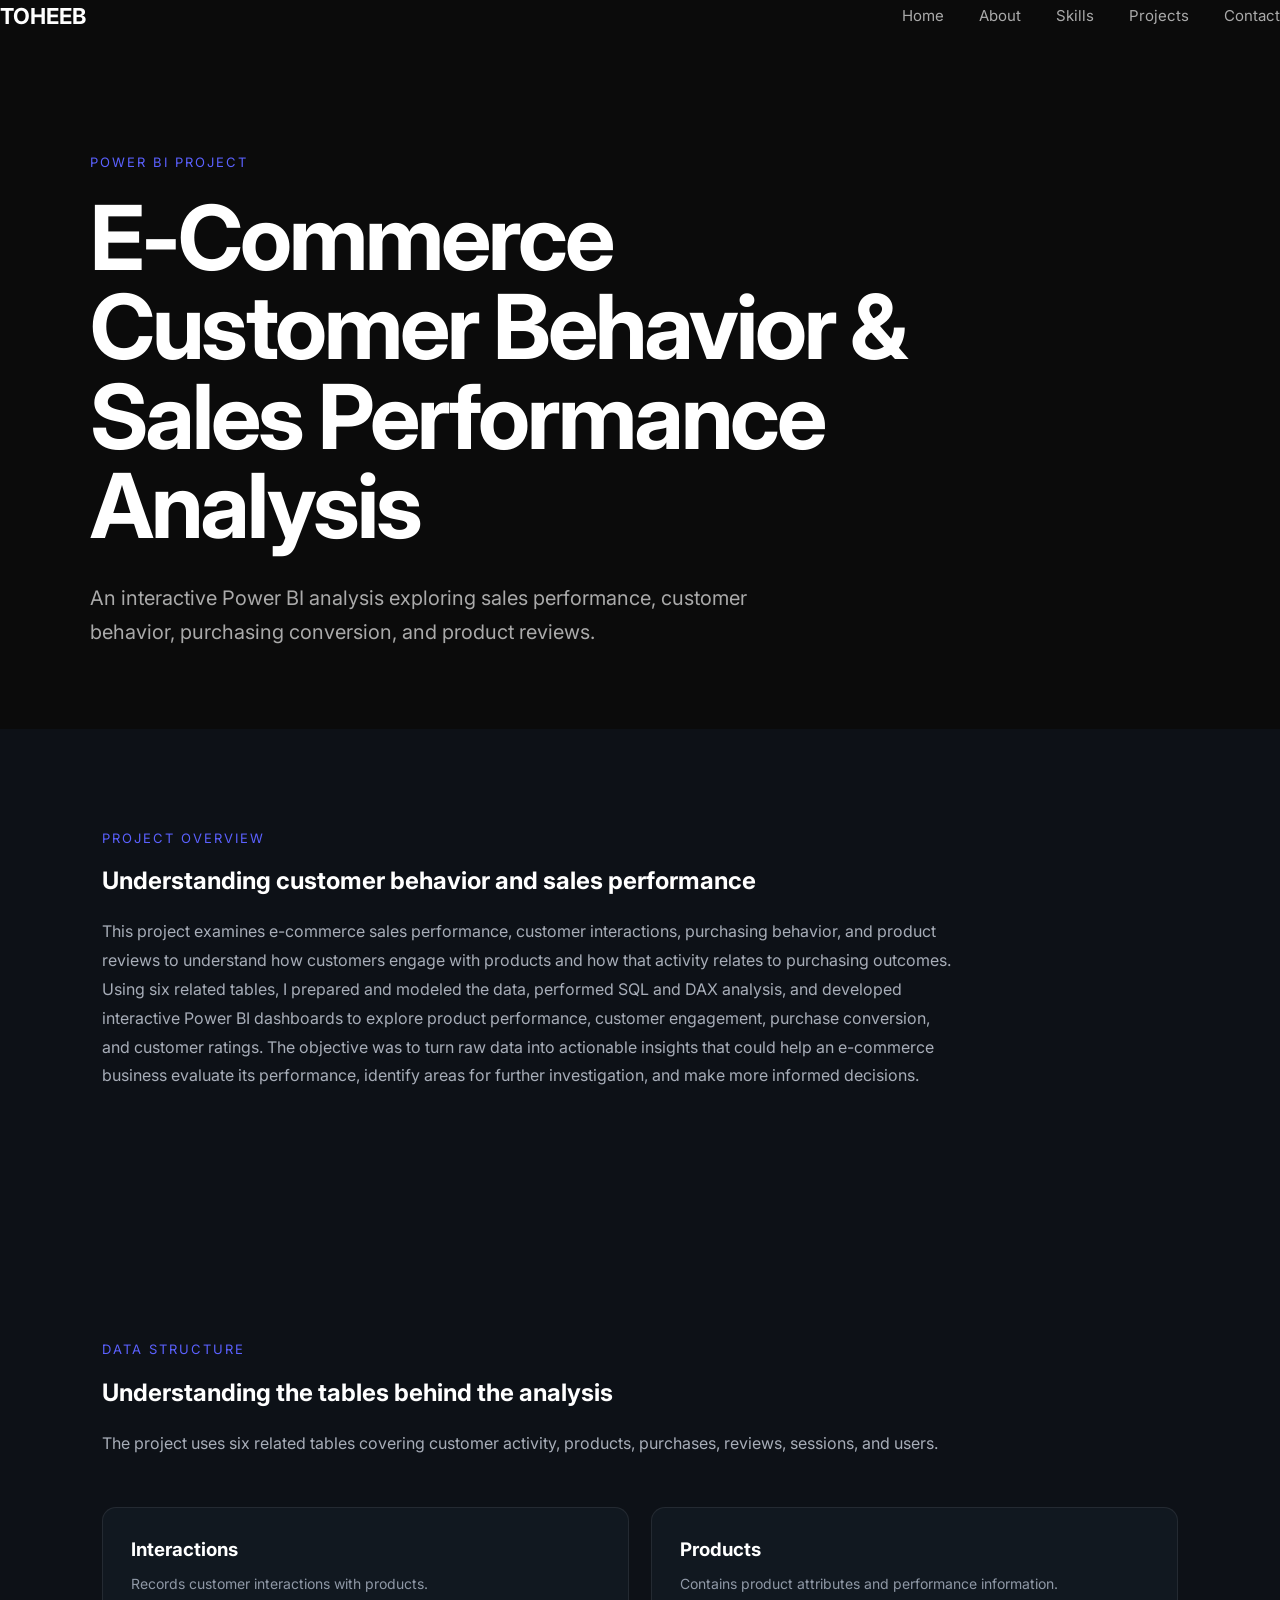
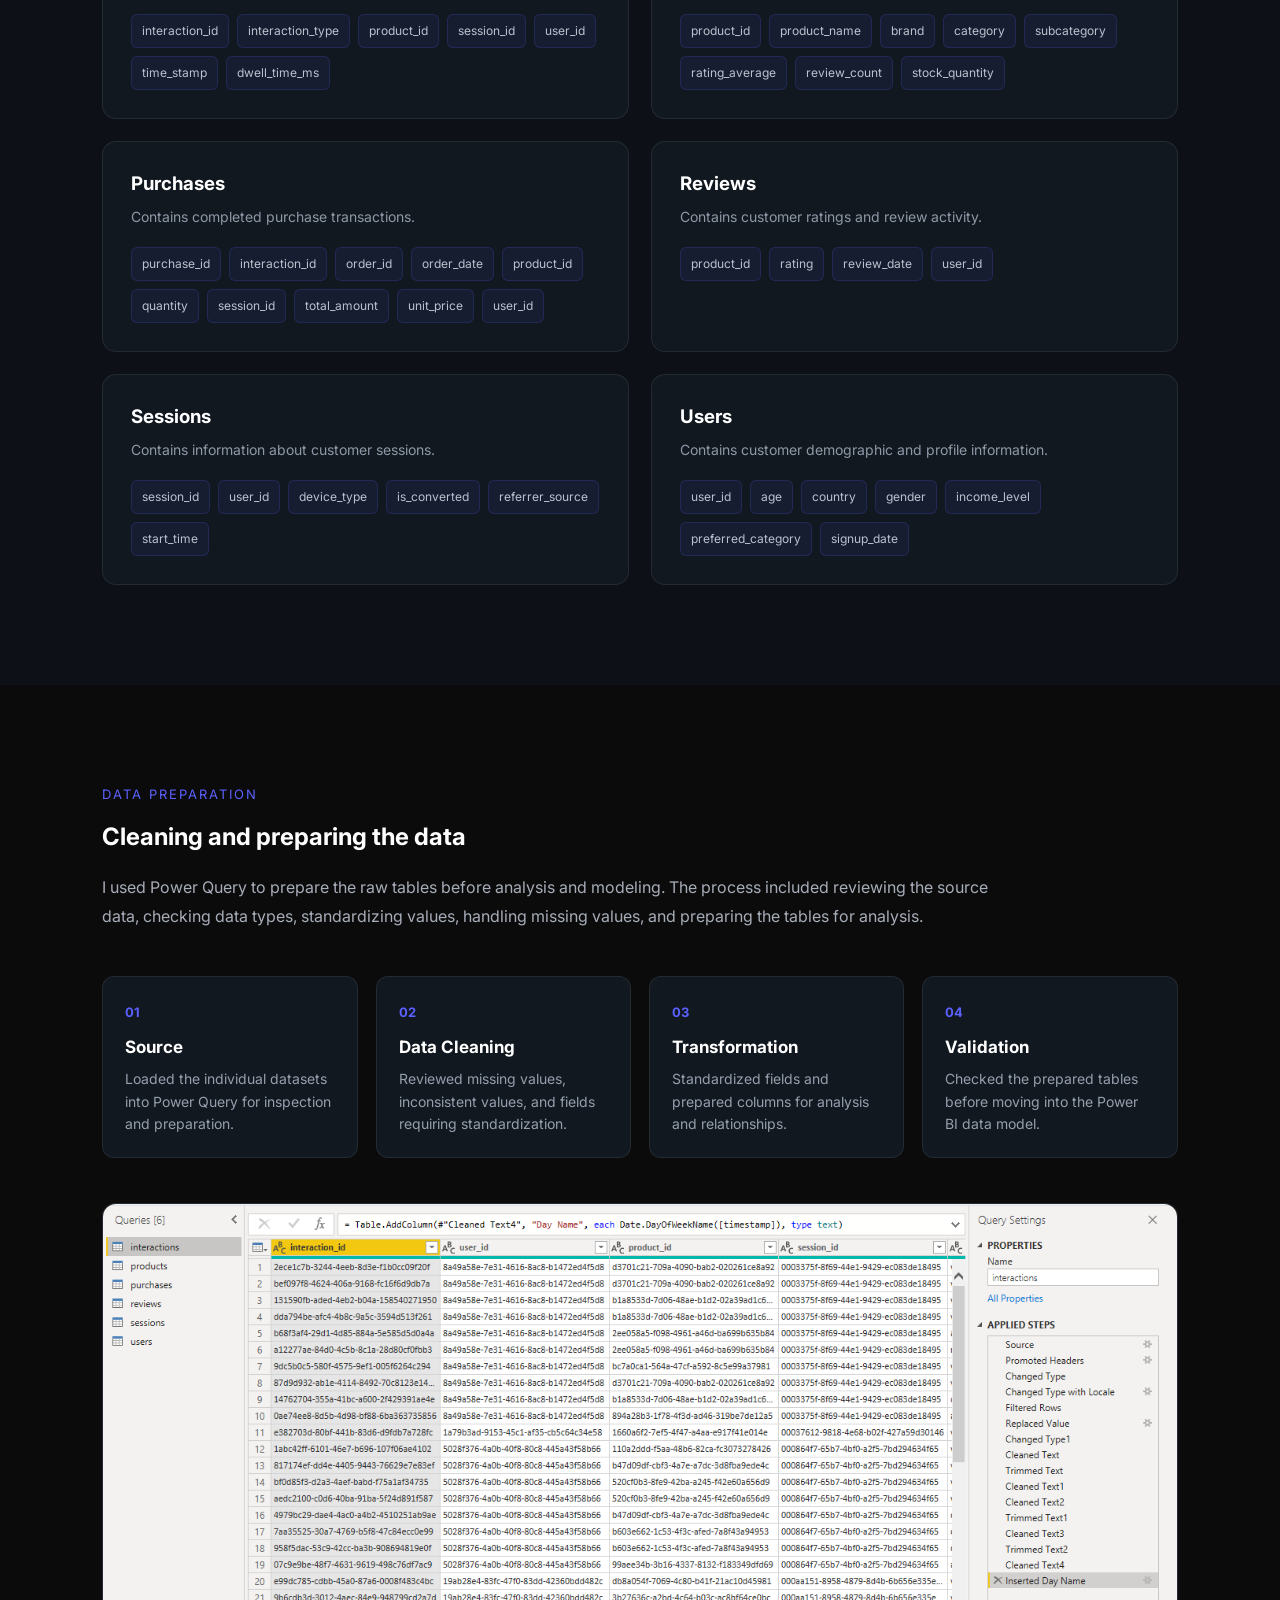
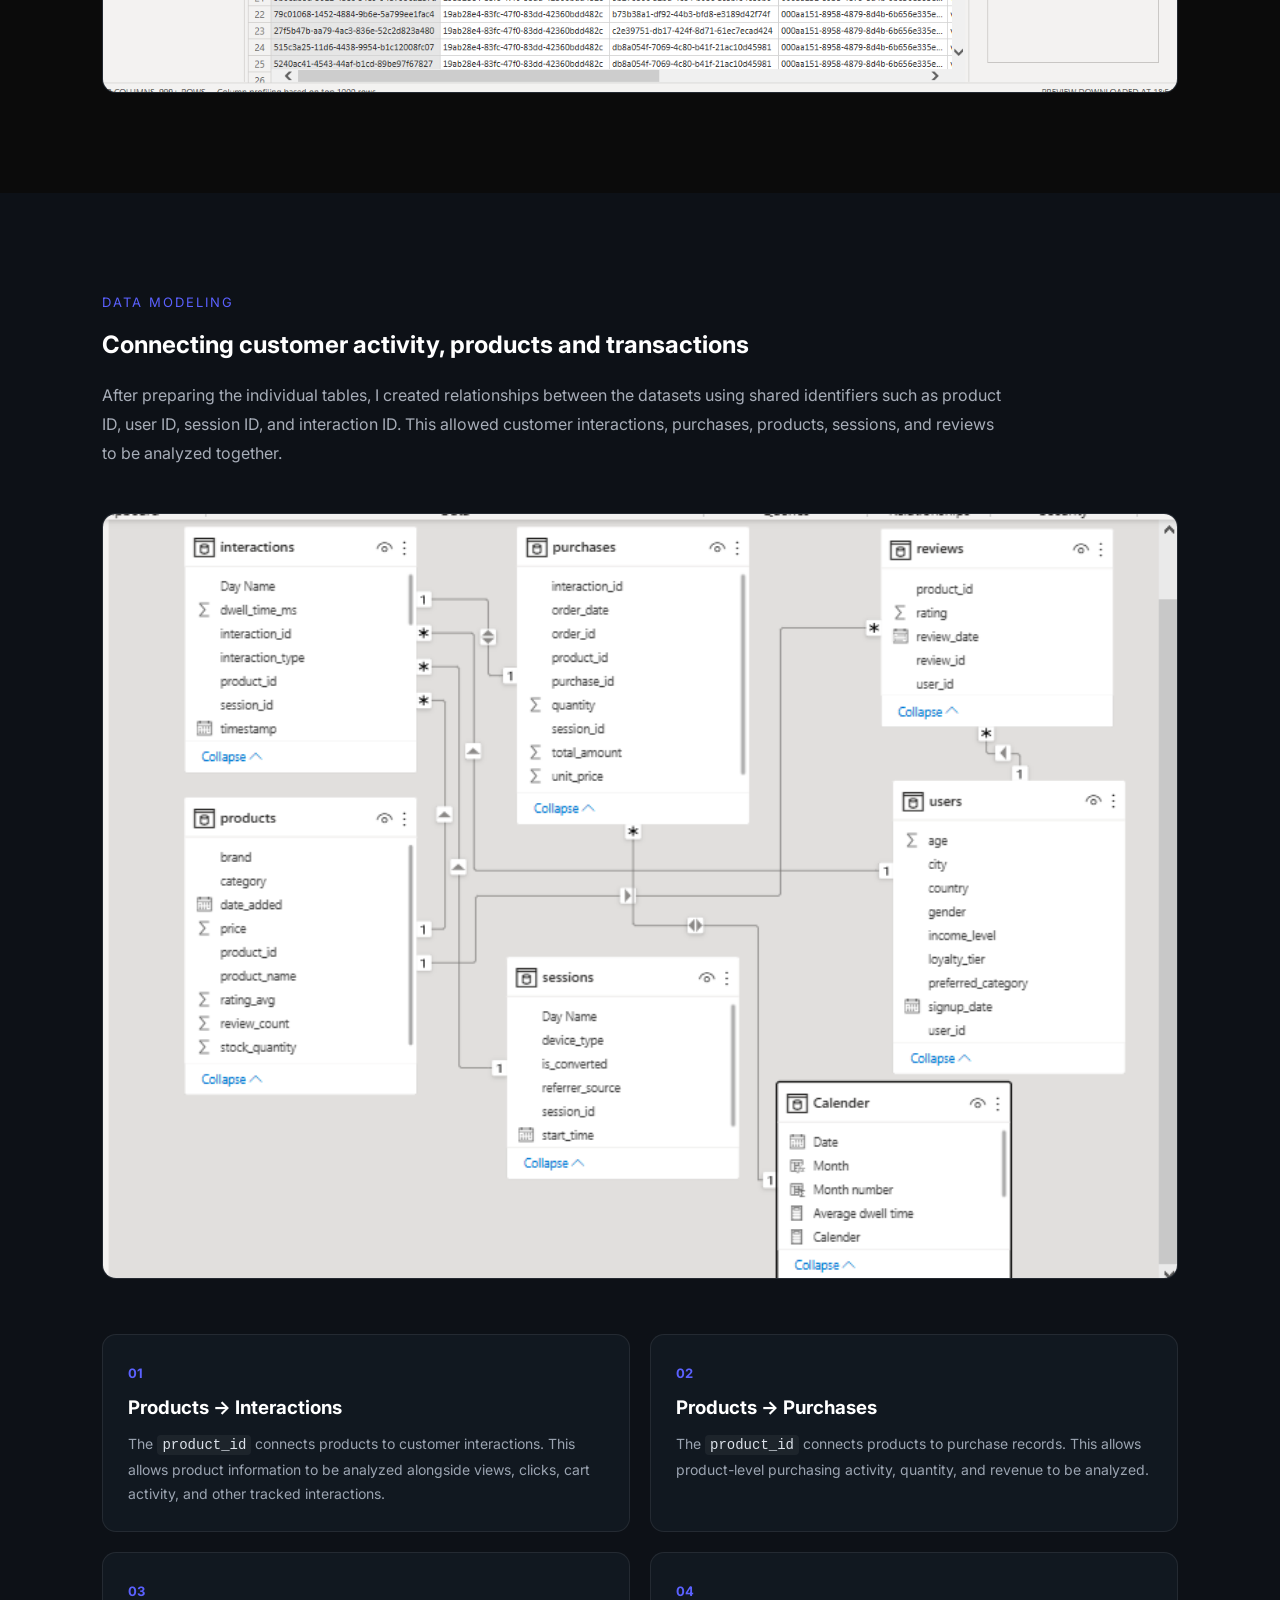
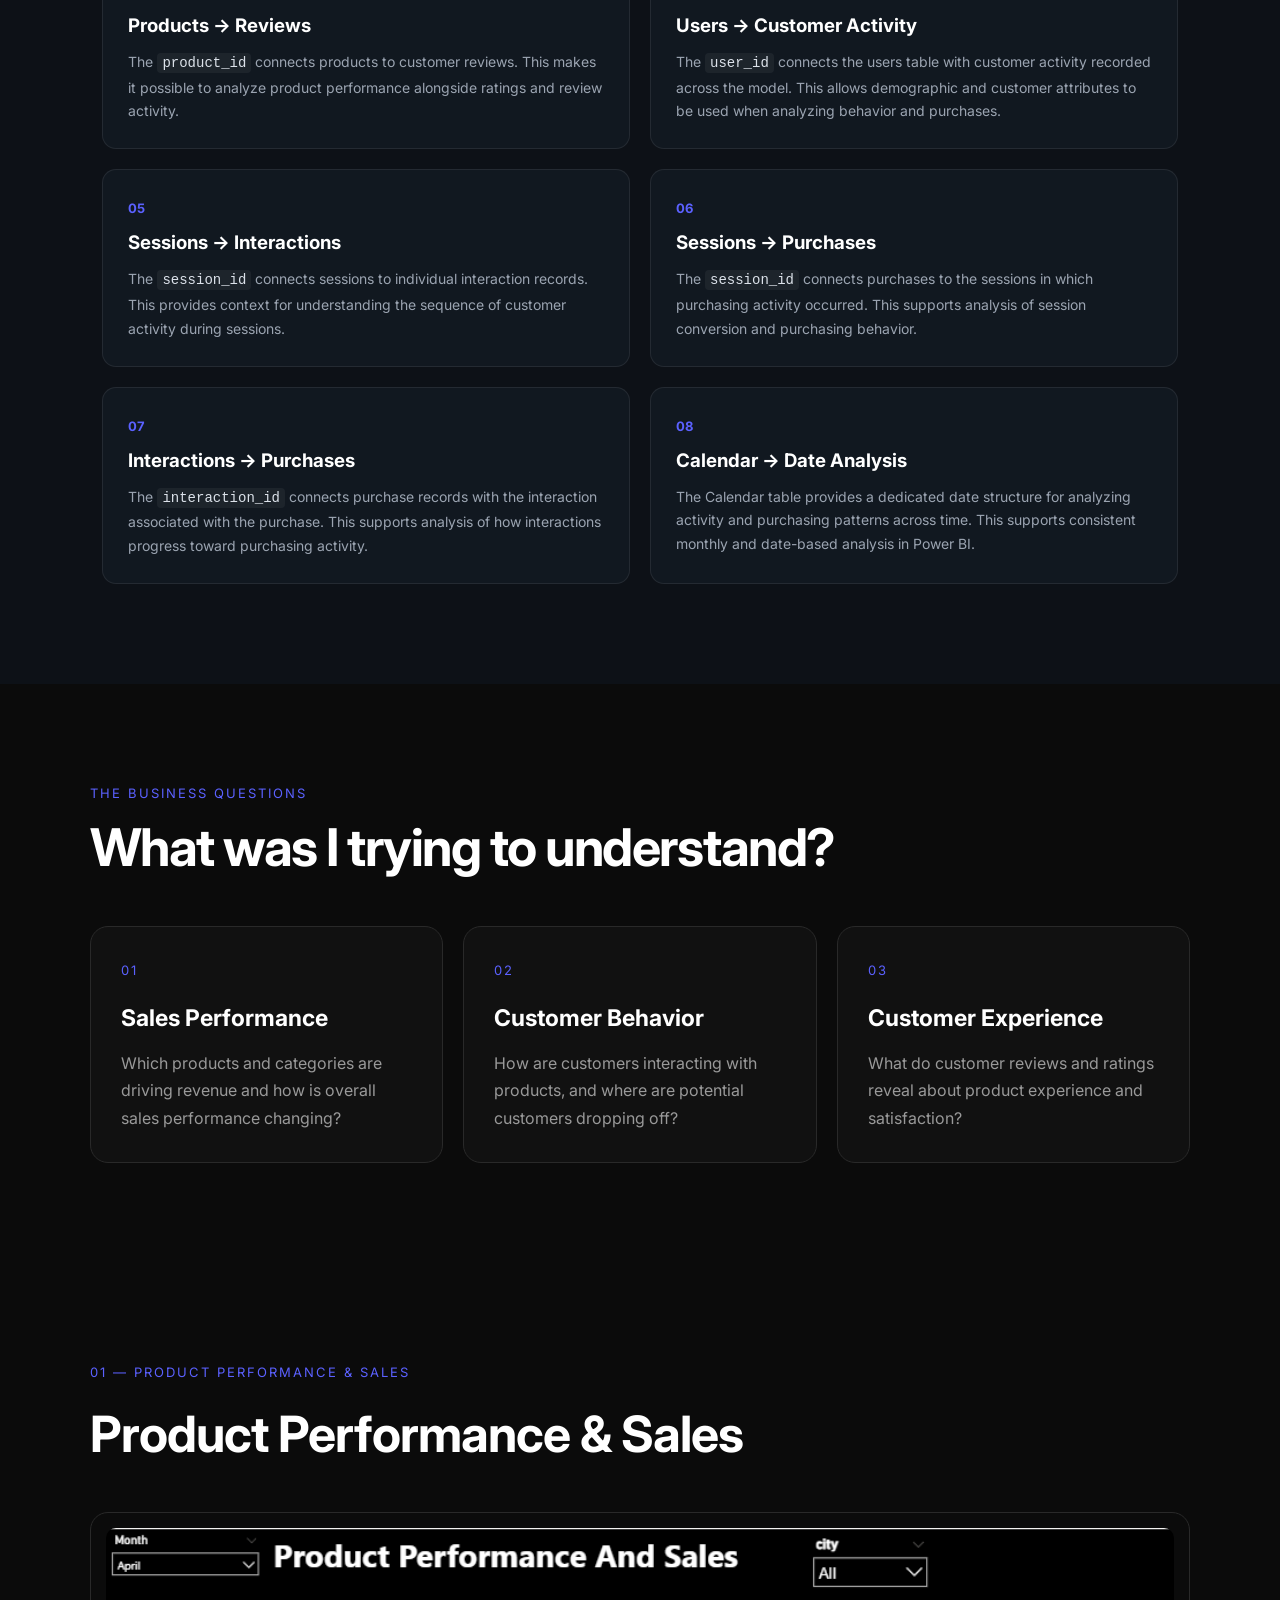
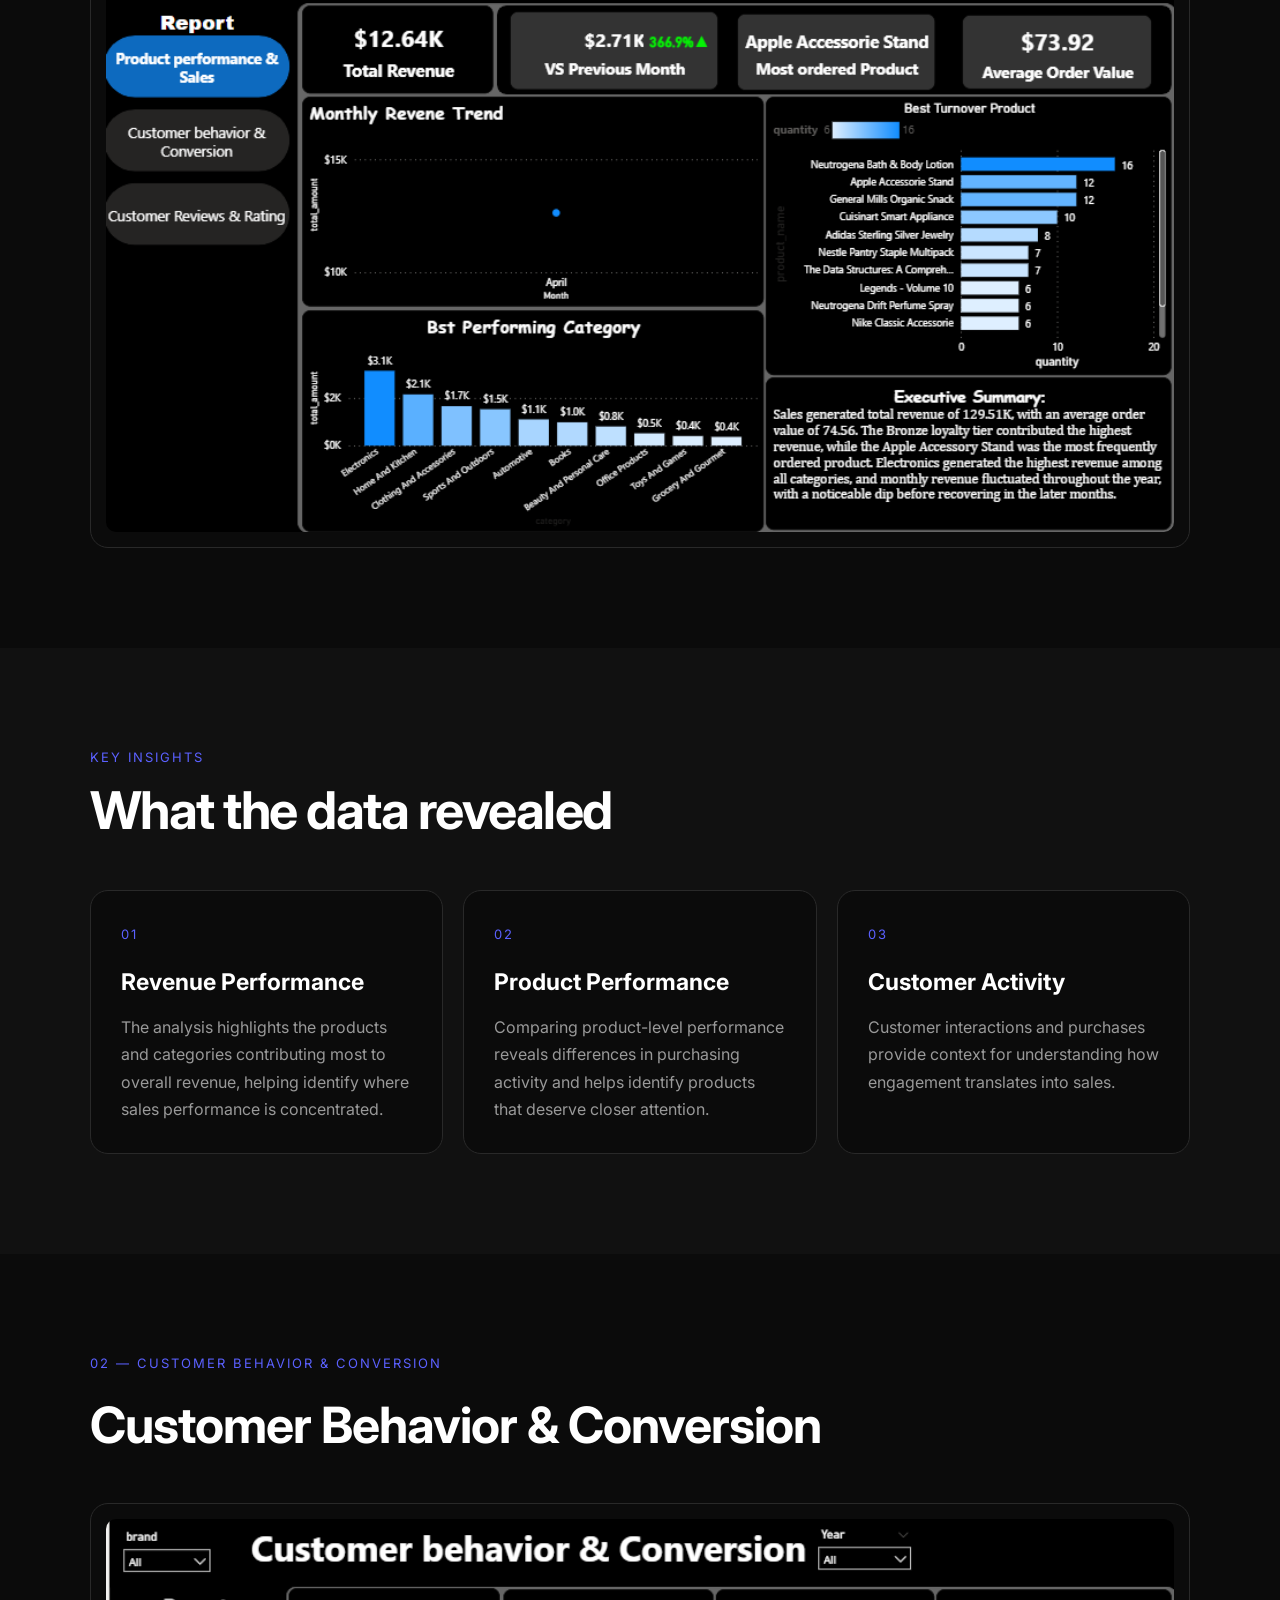
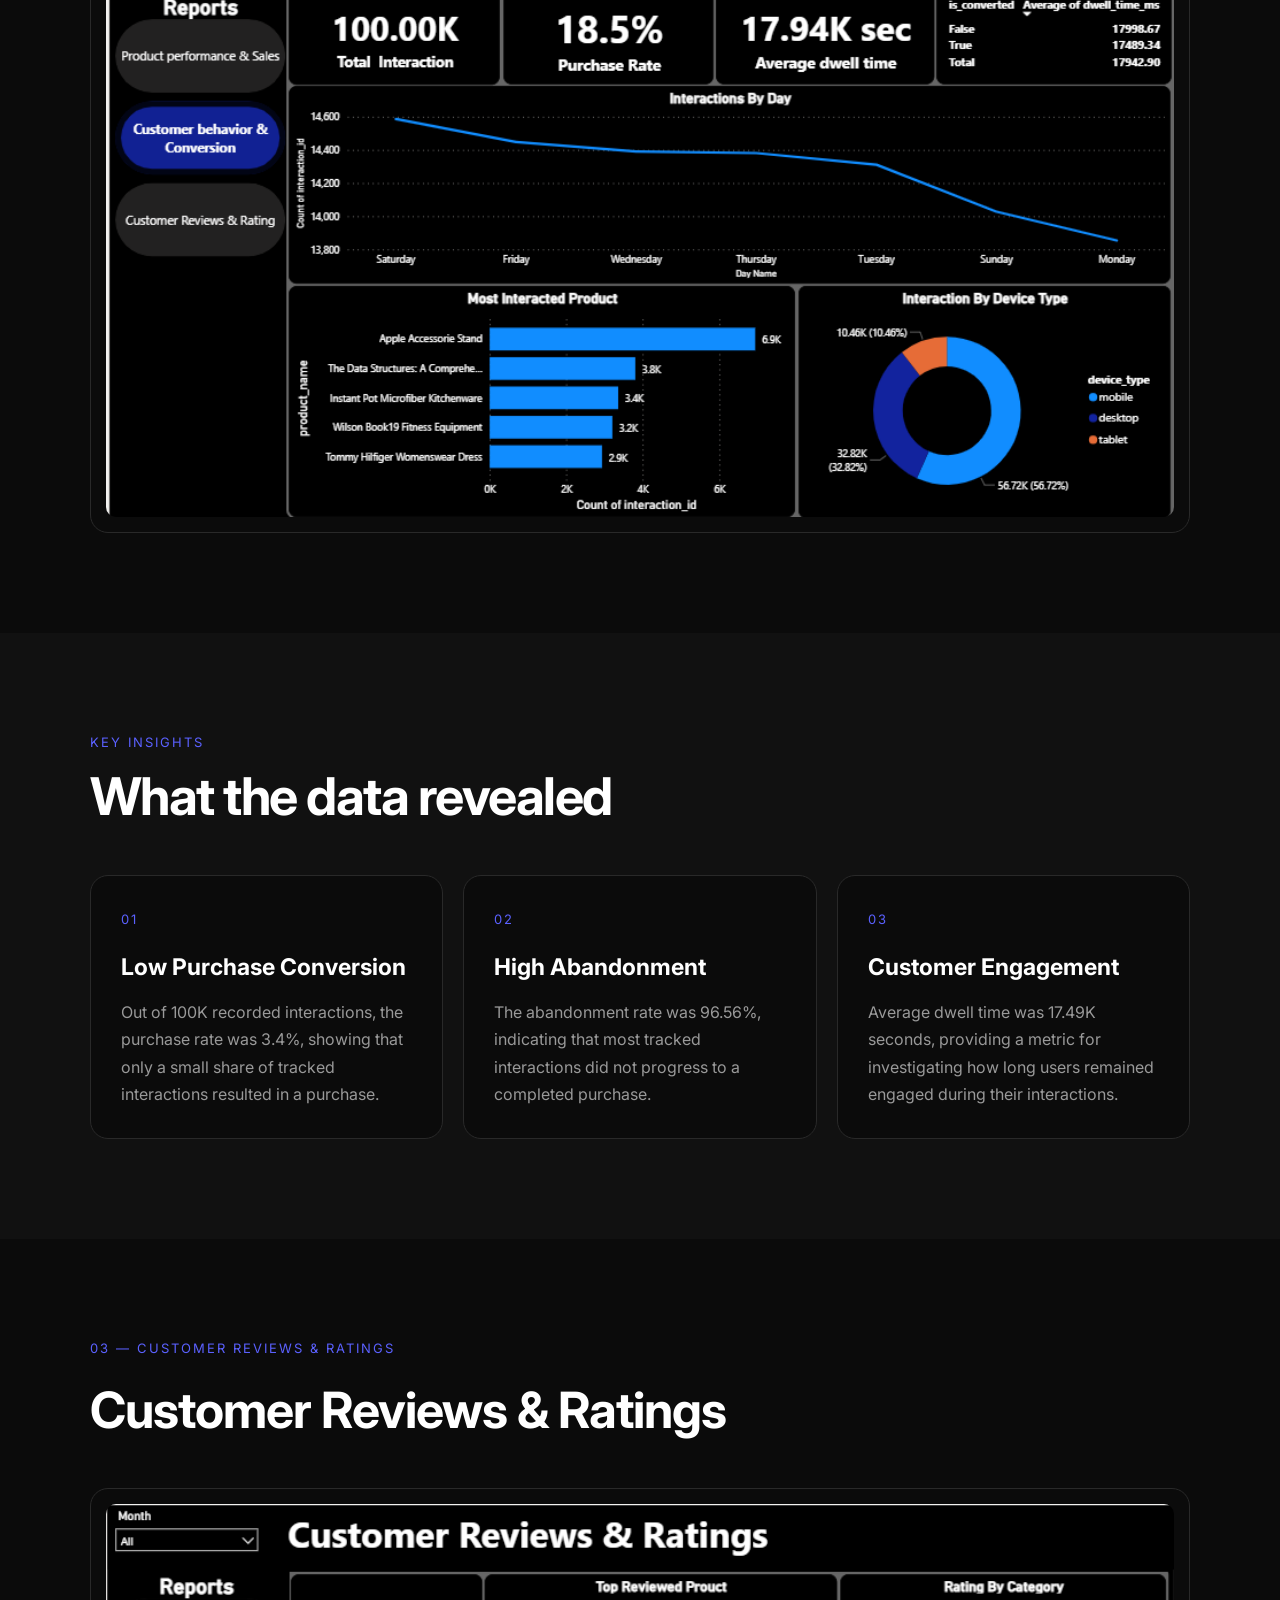
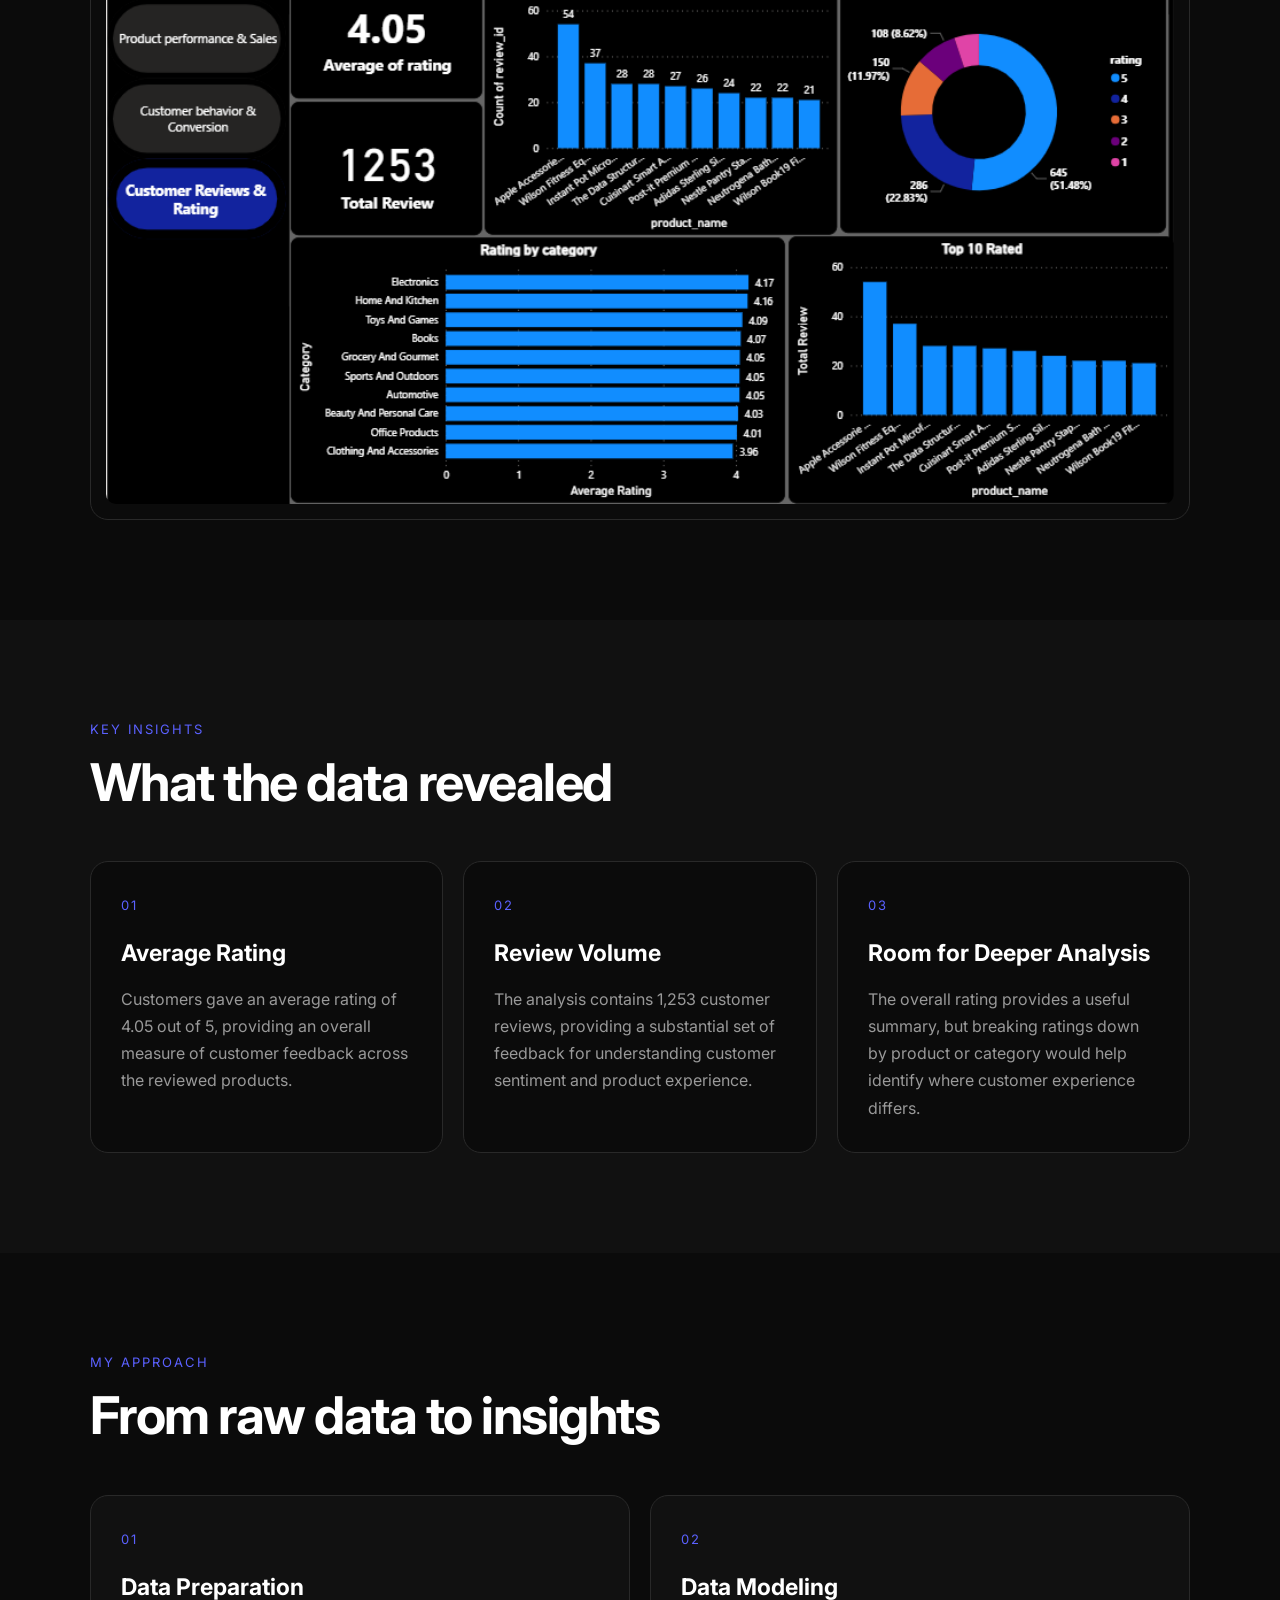
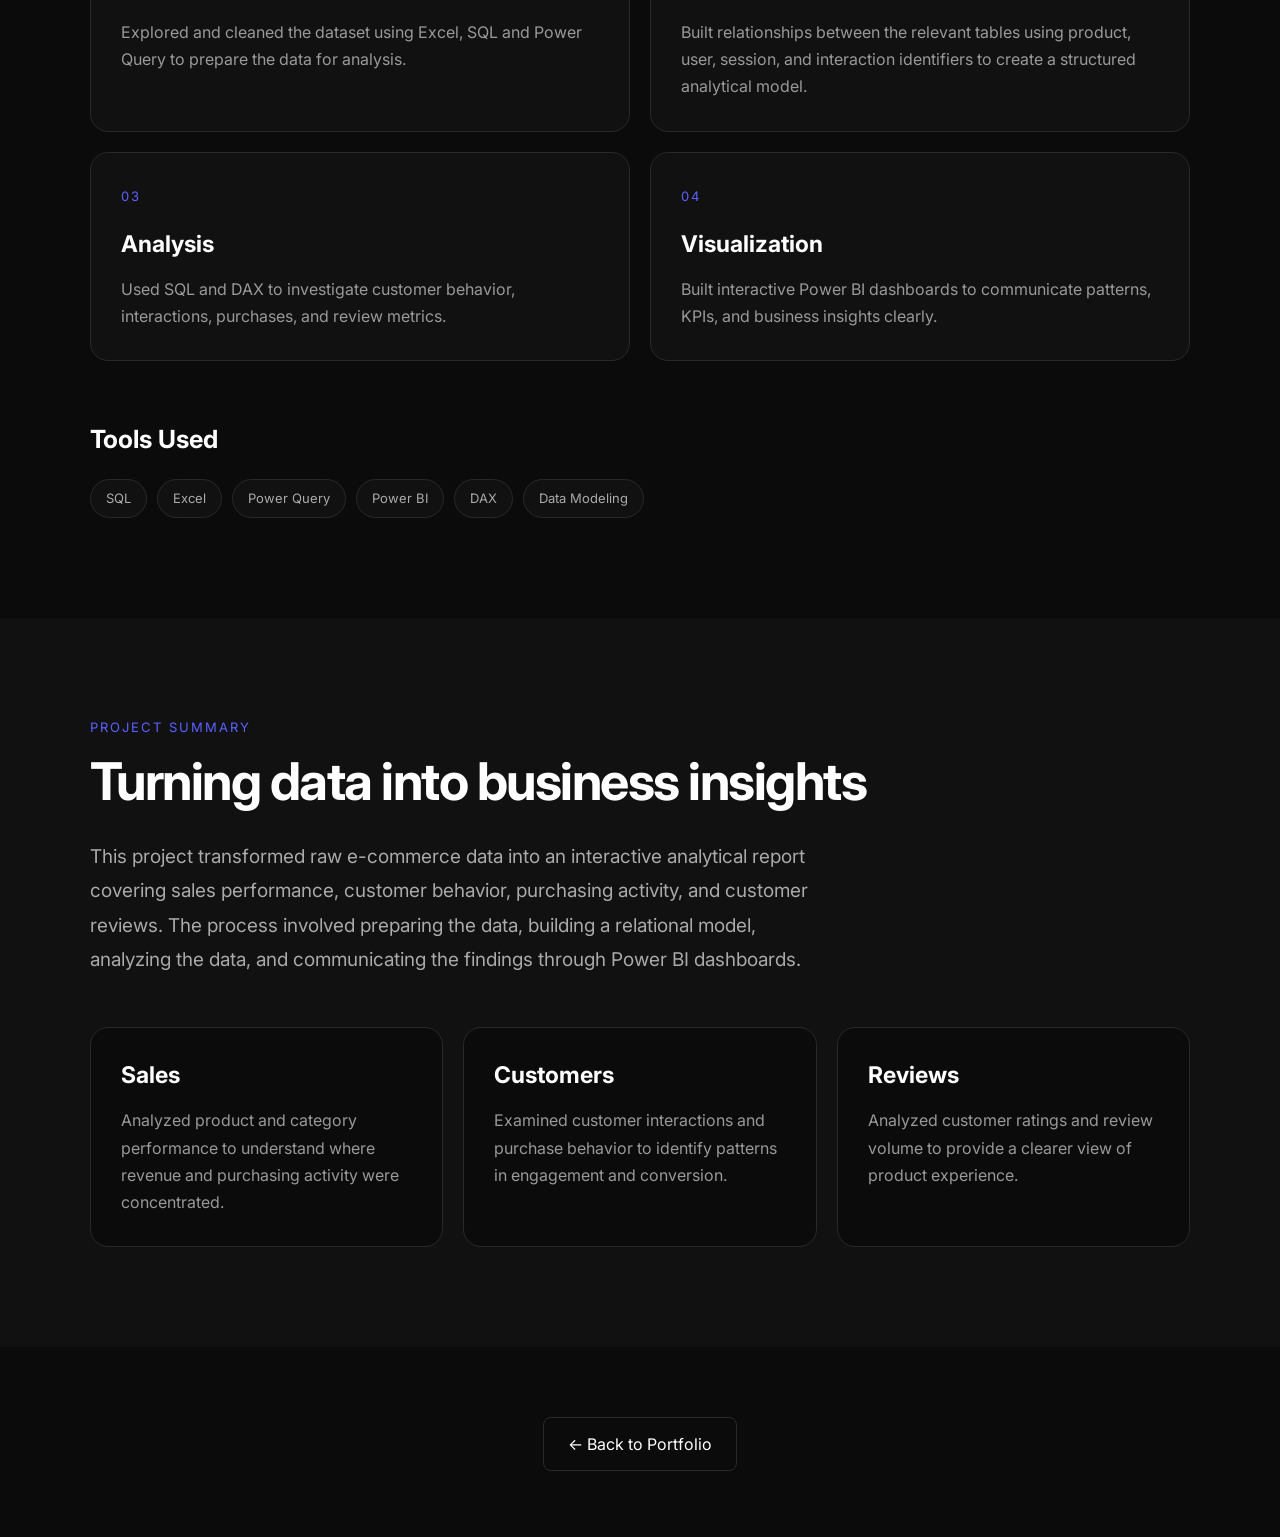
==== commit 79e95196: "Update project1.html" ====
--- a/project1.html
+++ b/project1.html
@@ -7,11 +7,6 @@
     <meta name="viewport" content="width=device-width, initial-scale=1.0">
 
     <title>E-Commerce Customer & Sales Analysis | Toheeb</title>
-
-    <meta
-        name="description"
-        content="E-commerce customer behavior, product performance and sales analysis using Power BI, SQL, Excel and data modeling."
-    >
 
     <link rel="preconnect" href="https://fonts.googleapis.com">
     <link rel="preconnect" href="https://fonts.gstatic.com" crossorigin>
@@ -28,107 +23,28 @@
     <style>
 
         /* =========================
-           GENERAL PROJECT SECTIONS
+           DATA STRUCTURE
         ========================== */
 
-        .project1-data-structure,
-        .project1-power-query,
-        .project1-model {
+        .project1-data-structure {
             padding: 100px 8%;
-        }
-
-        .project1-data-structure {
             background: #0d1117;
         }
 
-        .project1-heading {
-            max-width: 900px;
-            margin-bottom: 48px;
-        }
-
-        .project1-heading h2 {
+        .project1-data-heading {
+            max-width: 850px;
+            margin-bottom: 50px;
+        }
+
+        .project1-data-heading h2 {
             margin-top: 10px;
         }
 
-        .project1-heading p:last-child {
+        .project1-data-heading p:last-child {
             color: #a7adb8;
             line-height: 1.8;
             margin-top: 18px;
-            max-width: 850px;
-        }
-
-
-        /* =========================
-           PROJECT OVERVIEW
-        ========================== */
-
-        .project1-overview-grid {
-            display: grid;
-            grid-template-columns: 1.4fr 0.8fr;
-            gap: 22px;
-            margin-top: 35px;
-        }
-
-        .project1-overview-card {
-            background: #111820;
-            border: 1px solid rgba(255,255,255,0.08);
-            border-radius: 14px;
-            padding: 28px;
-        }
-
-        .project1-overview-card h3 {
-            color: #ffffff;
-            margin-bottom: 12px;
-        }
-
-        .project1-overview-card p {
-            color: #9ba4b1;
-            line-height: 1.75;
-        }
-
-        .project1-objectives {
-            list-style: none;
-            padding: 0;
-            margin: 0;
-        }
-
-        .project1-objectives li {
-            color: #a7adb8;
-            line-height: 1.7;
-            padding: 9px 0;
-            border-bottom: 1px solid rgba(255,255,255,0.06);
-        }
-
-        .project1-objectives li:last-child {
-            border-bottom: none;
-        }
-
-        .project1-objectives li::before {
-            content: "→";
-            color: #5b61ff;
-            margin-right: 9px;
-        }
-
-        .project1-tools {
-            display: flex;
-            flex-wrap: wrap;
-            gap: 8px;
-            margin-top: 18px;
-        }
-
-        .project1-tools span {
-            padding: 7px 10px;
-            border-radius: 6px;
-            border: 1px solid rgba(255,255,255,0.08);
-            background: rgba(91,97,255,0.08);
-            color: #c4ccd7;
-            font-size: 12px;
-        }
-
-
-        /* =========================
-           DATA STRUCTURE
-        ========================== */
+        }
 
         .project1-table-grid {
             display: grid;
@@ -151,7 +67,6 @@
         .project1-table-purpose {
             color: #8f98a6;
             font-size: 14px;
-            line-height: 1.6;
             margin-bottom: 20px;
         }
 
@@ -162,8 +77,8 @@
         }
 
         .project1-columns span {
-            background: rgba(91,97,255,0.08);
-            border: 1px solid rgba(91,97,255,0.18);
+            background: rgba(91, 97, 255, 0.08);
+            border: 1px solid rgba(91, 97, 255, 0.18);
             color: #b9c2ce;
             padding: 7px 10px;
             border-radius: 6px;
@@ -176,7 +91,22 @@
         ========================== */
 
         .project1-power-query {
-            background: #0b1016;
+            padding: 100px 8%;
+        }
+
+        .project1-power-query-content {
+            max-width: 900px;
+            margin-bottom: 45px;
+        }
+
+        .project1-power-query-content h2 {
+            margin-top: 10px;
+        }
+
+        .project1-power-query-content p:last-child {
+            color: #a7adb8;
+            line-height: 1.8;
+            margin-top: 18px;
         }
 
         .project1-process-grid {
@@ -207,7 +137,7 @@
         .project1-process-card p {
             color: #969fac;
             font-size: 14px;
-            line-height: 1.65;
+            line-height: 1.6;
         }
 
         .project1-process-image {
@@ -229,7 +159,23 @@
         ========================== */
 
         .project1-model {
+            padding: 100px 8%;
             background: #0d1117;
+        }
+
+        .project1-model-content {
+            max-width: 900px;
+            margin-bottom: 45px;
+        }
+
+        .project1-model-content h2 {
+            margin-top: 10px;
+        }
+
+        .project1-model-content p:last-child {
+            color: #a7adb8;
+            line-height: 1.8;
+            margin-top: 18px;
         }
 
         .project1-model-image {
@@ -238,7 +184,7 @@
             border-radius: 14px;
             border: 1px solid rgba(255,255,255,0.08);
             background: #111820;
-            margin-bottom: 50px;
+            margin-bottom: 55px;
         }
 
         .project1-model-image img {
@@ -284,81 +230,21 @@
 
 
         /* =========================
-           DASHBOARD INSIGHT IMPROVEMENTS
-        ========================== */
-
-        .project1-insight-note {
-            max-width: 850px;
-            margin-top: 25px;
-            color: #8f98a6;
-            line-height: 1.75;
-            font-size: 14px;
-        }
-
-
-        /* =========================
-           PROJECT SUMMARY
-        ========================== */
-
-        .project1-summary-highlight {
-            max-width: 850px;
-            margin-top: 22px;
-            padding: 22px;
-            border-left: 3px solid #5b61ff;
-            background: rgba(91,97,255,0.06);
-            color: #b8c0cb;
-            line-height: 1.75;
-        }
-
-
-        /* =========================
-           BACK TO PORTFOLIO
-        ========================== */
-
-        .project-navigation {
-            padding: 55px 8% 65px;
-            text-align: center;
-            background: #0b1016;
-        }
-
-        .back-btn {
-            display: inline-block;
-            padding: 12px 20px;
-            border: 1px solid rgba(255,255,255,0.12);
-            border-radius: 8px;
-            color: #d8dde5;
-            font-size: 14px;
-            transition: 0.2s ease;
-        }
-
-        .back-btn:hover {
-            background: #111820;
-            color: #ffffff;
-            border-color: rgba(255,255,255,0.25);
-        }
-
-
-        /* =========================
            RESPONSIVE
         ========================== */
 
-        @media (max-width: 1000px) {
-
-            .project1-overview-grid {
-                grid-template-columns: 1fr;
-            }
-
-            .project1-process-grid {
-                grid-template-columns: repeat(2, 1fr);
-            }
+        @media (max-width: 900px) {
 
             .project1-table-grid,
             .project1-relationships {
                 grid-template-columns: 1fr;
             }
 
-        }
-
+            .project1-process-grid {
+                grid-template-columns: repeat(2, 1fr);
+            }
+
+        }
 
         @media (max-width: 600px) {
 
@@ -373,15 +259,10 @@
             }
 
             .project1-table-card,
-            .project1-relationship-card,
-            .project1-overview-card {
+            .project1-relationship-card {
                 padding: 22px;
             }
 
-            .project-navigation {
-                padding: 45px 5% 55px;
-            }
-
         }
 
     </style>
@@ -396,9 +277,7 @@
 
     <nav>
 
-        <div class="logo">
-            TOHEEB
-        </div>
+        <div class="logo">TOHEEB</div>
 
         <div class="nav-links">
 
@@ -430,13 +309,12 @@
         </p>
 
         <h1>
-            E-Commerce Customer Behavior &amp; Sales Performance Analysis
+            E-Commerce Customer Behavior & Sales Performance Analysis
         </h1>
 
         <p>
             An interactive Power BI analysis exploring sales performance,
-            customer behavior, purchasing conversion, product performance,
-            and customer reviews.
+            customer behavior, purchasing conversion, and product reviews.
         </p>
 
     </section>
@@ -449,96 +327,28 @@
 
     <section class="project1-data-structure">
 
-        <div class="project1-heading">
+        <div class="project1-data-heading">
 
             <p class="project-label">
                 PROJECT OVERVIEW
             </p>
 
             <h2>
-                Turning e-commerce data into business insights
+                Understanding customer behavior and sales performance
             </h2>
 
             <p>
-                This project analyzes e-commerce customer activity,
-                purchasing behavior, product performance, sales, and
-                customer reviews. I worked across six related tables,
-                prepared the data, built a relational model, performed
-                SQL and DAX analysis, and developed interactive Power BI
-                dashboards.
+
+                This project examines e-commerce sales performance, customer interactions, 
+                purchasing behavior, and product reviews to understand how customers engage with 
+                products and how that activity relates to purchasing outcomes. Using six related tables, 
+                I prepared and modeled the data, performed SQL and DAX analysis, 
+                and developed interactive Power BI dashboards to explore product performance, 
+                customer engagement, purchase conversion, and customer ratings. The objective was to turn 
+                raw data into actionable insights that could help an  e-commerce business evaluate its performance, 
+                identify areas for further investigation, and make more informed decisions.
+
             </p>
-
-        </div>
-
-
-        <div class="project1-overview-grid">
-
-            <div class="project1-overview-card">
-
-                <h3>
-                    Business Objective
-                </h3>
-
-                <p>
-                    The goal was to understand how customers interact
-                    with products, how those interactions relate to
-                    purchasing activity, which products contribute most
-                    to sales, and what customer reviews reveal about
-                    product experience.
-                </p>
-
-            </div>
-
-
-            <div class="project1-overview-card">
-
-                <h3>
-                    Key Questions
-                </h3>
-
-                <ul class="project1-objectives">
-
-                    <li>
-                        Which products and categories perform best?
-                    </li>
-
-                    <li>
-                        How do customer interactions relate to purchases?
-                    </li>
-
-                    <li>
-                        Where are potential conversion opportunities?
-                    </li>
-
-                    <li>
-                        What do customer ratings reveal?
-                    </li>
-
-                </ul>
-
-            </div>
-
-        </div>
-
-
-        <div class="project1-overview-card" style="margin-top:22px;">
-
-            <h3>
-                Tools &amp; Skills
-            </h3>
-
-            <div class="project1-tools">
-
-                <span>Power BI</span>
-                <span>DAX</span>
-                <span>SQL</span>
-                <span>Excel</span>
-                <span>Power Query</span>
-                <span>Data Modeling</span>
-                <span>Data Cleaning</span>
-                <span>Dashboard Design</span>
-
-            </div>
 
         </div>
 
@@ -552,7 +362,7 @@
 
     <section class="project1-data-structure">
 
-        <div class="project1-heading">
+        <div class="project1-data-heading">
 
             <p class="project-label">
                 DATA STRUCTURE
@@ -563,11 +373,11 @@
             </h2>
 
             <p>
+
                 The project uses six related tables covering customer
                 activity, products, purchases, reviews, sessions,
-                and users. These tables provide the foundation for
-                analyzing the customer journey from interaction through
-                purchase and post-purchase feedback.
+                and users.
+
             </p>
 
         </div>
@@ -575,6 +385,8 @@
 
         <div class="project1-table-grid">
 
+
+            <!-- INTERACTIONS -->
 
             <div class="project1-table-card">
 
@@ -601,6 +413,8 @@
             </div>
 
 
+
+            <!-- PRODUCTS -->
 
             <div class="project1-table-card">
 
@@ -628,6 +442,8 @@
             </div>
 
 
+
+            <!-- PURCHASES -->
 
             <div class="project1-table-card">
 
@@ -658,6 +474,8 @@
 
 
 
+            <!-- REVIEWS -->
+
             <div class="project1-table-card">
 
                 <h3>
@@ -680,6 +498,8 @@
             </div>
 
 
+
+            <!-- SESSIONS -->
 
             <div class="project1-table-card">
 
@@ -705,6 +525,8 @@
             </div>
 
 
+
+            <!-- USERS -->
 
             <div class="project1-table-card">
 
@@ -743,7 +565,7 @@
 
     <section class="project1-power-query">
 
-        <div class="project1-heading">
+        <div class="project1-power-query-content">
 
             <p class="project-label">
                 DATA PREPARATION
@@ -754,10 +576,13 @@
             </h2>
 
             <p>
-                I used Power Query to inspect and prepare the source
-                tables before building the Power BI model. The process
-                focused on data types, missing values, consistency,
-                and creating analysis-ready tables.
+
+                I used Power Query to prepare the raw tables before
+                analysis and modeling. The process included reviewing
+                the source data, checking data types, standardizing
+                values, handling missing values, and preparing the
+                tables for analysis.
+
             </p>
 
         </div>
@@ -771,12 +596,12 @@
                 <span>01</span>
 
                 <h3>
-                    Source Inspection
+                    Source
                 </h3>
 
                 <p>
                     Loaded the individual datasets into Power Query
-                    and reviewed their structure and fields.
+                    for inspection and preparation.
                 </p>
 
             </div>
@@ -809,8 +634,8 @@
                 </h3>
 
                 <p>
-                    Prepared and standardized fields required for
-                    analysis and data modeling.
+                    Standardized fields and prepared columns for
+                    analysis and relationships.
                 </p>
 
             </div>
@@ -826,8 +651,8 @@
                 </h3>
 
                 <p>
-                    Checked the prepared tables before creating
-                    relationships and measures in Power BI.
+                    Checked the prepared tables before moving into
+                    the Power BI data model.
                 </p>
 
             </div>
@@ -850,12 +675,12 @@
 
 
     <!-- =========================
-         DATA MODEL
+         DATA MODELING
     ========================== -->
 
     <section class="project1-model">
 
-        <div class="project1-heading">
+        <div class="project1-model-content">
 
             <p class="project-label">
                 DATA MODELING
@@ -866,11 +691,16 @@
             </h2>
 
             <p>
-                After preparing the tables, I created relationships
-                using shared identifiers such as product ID, user ID,
-                session ID, and interaction ID. This allowed customer
-                activity, purchases, products, sessions, and reviews
-                to be analyzed together.
+
+                After preparing the individual tables, I created
+                relationships between the datasets using shared
+                identifiers such as product ID, user ID, session ID,
+                and interaction ID.
+
+                This allowed customer interactions, purchases,
+                products, sessions, and reviews to be analyzed
+                together.
+
             </p>
 
         </div>
@@ -889,6 +719,8 @@
         <div class="project1-relationships">
 
 
+            <!-- RELATIONSHIP 01 -->
+
             <div class="project1-relationship-card">
 
                 <span>01</span>
@@ -898,14 +730,21 @@
                 </h3>
 
                 <p>
-                    <code>product_id</code> connects products to
-                    customer interactions, allowing product information
-                    to be analyzed alongside engagement activity.
-                </p>
-
-            </div>
-
-
+
+                    The <code>product_id</code> connects products
+                    to customer interactions.
+
+                    This allows product information to be analyzed
+                    alongside views, clicks, cart activity, and
+                    other tracked interactions.
+
+                </p>
+
+            </div>
+
+
+
+            <!-- RELATIONSHIP 02 -->
 
             <div class="project1-relationship-card">
 
@@ -916,14 +755,20 @@
                 </h3>
 
                 <p>
-                    <code>product_id</code> connects products to
-                    purchase records, supporting product-level
-                    sales and revenue analysis.
-                </p>
-
-            </div>
-
-
+
+                    The <code>product_id</code> connects products
+                    to purchase records.
+
+                    This allows product-level purchasing activity,
+                    quantity, and revenue to be analyzed.
+
+                </p>
+
+            </div>
+
+
+
+            <!-- RELATIONSHIP 03 -->
 
             <div class="project1-relationship-card">
 
@@ -934,13 +779,20 @@
                 </h3>
 
                 <p>
-                    <code>product_id</code> connects products with
-                    customer ratings and review activity.
-                </p>
-
-            </div>
-
-
+
+                    The <code>product_id</code> connects products
+                    to customer reviews.
+
+                    This makes it possible to analyze product
+                    performance alongside ratings and review activity.
+
+                </p>
+
+            </div>
+
+
+
+            <!-- RELATIONSHIP 04 -->
 
             <div class="project1-relationship-card">
 
@@ -951,13 +803,20 @@
                 </h3>
 
                 <p>
-                    <code>user_id</code> connects customer attributes
-                    with activity and purchasing behavior.
-                </p>
-
-            </div>
-
-
+
+                    The <code>user_id</code> connects the users table
+                    with customer activity recorded across the model.
+
+                    This allows demographic and customer attributes
+                    to be used when analyzing behavior and purchases.
+
+                </p>
+
+            </div>
+
+
+
+            <!-- RELATIONSHIP 05 -->
 
             <div class="project1-relationship-card">
 
@@ -968,13 +827,20 @@
                 </h3>
 
                 <p>
-                    <code>session_id</code> connects sessions with
-                    the interaction records generated during them.
-                </p>
-
-            </div>
-
-
+
+                    The <code>session_id</code> connects sessions
+                    to individual interaction records.
+
+                    This provides context for understanding the
+                    sequence of customer activity during sessions.
+
+                </p>
+
+            </div>
+
+
+
+            <!-- RELATIONSHIP 06 -->
 
             <div class="project1-relationship-card">
 
@@ -985,13 +851,21 @@
                 </h3>
 
                 <p>
-                    <code>session_id</code> connects purchasing
-                    activity to the sessions in which it occurred.
-                </p>
-
-            </div>
-
-
+
+                    The <code>session_id</code> connects purchases
+                    to the sessions in which purchasing activity
+                    occurred.
+
+                    This supports analysis of session conversion
+                    and purchasing behavior.
+
+                </p>
+
+            </div>
+
+
+
+            <!-- RELATIONSHIP 07 -->
 
             <div class="project1-relationship-card">
 
@@ -1002,14 +876,21 @@
                 </h3>
 
                 <p>
-                    <code>interaction_id</code> connects purchase
-                    records with the related interaction where
-                    applicable.
-                </p>
-
-            </div>
-
-
+
+                    The <code>interaction_id</code> connects purchase
+                    records with the interaction associated with
+                    the purchase.
+
+                    This supports analysis of how interactions
+                    progress toward purchasing activity.
+
+                </p>
+
+            </div>
+
+
+
+            <!-- RELATIONSHIP 08 -->
 
             <div class="project1-relationship-card">
 
@@ -1020,8 +901,14 @@
                 </h3>
 
                 <p>
-                    A dedicated Calendar table supports consistent
-                    time-based analysis across the model.
+
+                    The Calendar table provides a dedicated date
+                    structure for analyzing activity and purchasing
+                    patterns across time.
+
+                    This supports consistent monthly and date-based
+                    analysis in Power BI.
+
                 </p>
 
             </div>
@@ -1060,8 +947,10 @@
                 </h3>
 
                 <p>
-                    Which products and categories are driving revenue,
-                    and how is sales performance changing over time?
+
+                    Which products and categories are driving revenue
+                    and how is overall sales performance changing?
+
                 </p>
 
             </div>
@@ -1077,9 +966,10 @@
                 </h3>
 
                 <p>
+
                     How are customers interacting with products,
-                    and where are potential customers dropping out
-                    of the purchasing journey?
+                    and where are potential customers dropping off?
+
                 </p>
 
             </div>
@@ -1095,8 +985,10 @@
                 </h3>
 
                 <p>
-                    What do customer ratings and review activity
-                    reveal about product experience?
+
+                    What do customer reviews and ratings reveal
+                    about product experience and satisfaction?
+
                 </p>
 
             </div>
@@ -1115,11 +1007,11 @@
     <section class="dashboard-section">
 
         <p class="project-label">
-            01 — PRODUCT PERFORMANCE &amp; SALES
+            01 — PRODUCT PERFORMANCE & SALES
         </p>
 
         <h2>
-            Product Performance &amp; Sales
+            Product Performance & Sales
         </h2>
 
 
@@ -1147,7 +1039,7 @@
         </p>
 
         <h2>
-            What the analysis revealed
+            What the data revealed
         </h2>
 
 
@@ -1159,13 +1051,15 @@
                 <span>01</span>
 
                 <h3>
-                    Revenue Concentration
-                </h3>
-
-                <p>
-                    The analysis identifies the products and categories
-                    contributing most strongly to revenue, helping
-                    highlight where sales performance is concentrated.
+                    Revenue Performance
+                </h3>
+
+                <p>
+
+                    The analysis highlights the products and categories
+                    contributing most to overall revenue, helping
+                    identify where sales performance is concentrated.
+
                 </p>
 
             </div>
@@ -1181,9 +1075,11 @@
                 </h3>
 
                 <p>
-                    Comparing product-level sales activity helps
-                    distinguish stronger performers from products
-                    that may require further investigation.
+
+                    Comparing product-level performance reveals
+                    differences in purchasing activity and helps
+                    identify products that deserve closer attention.
+
                 </p>
 
             </div>
@@ -1195,27 +1091,21 @@
                 <span>03</span>
 
                 <h3>
-                    Sales Trends
-                </h3>
-
-                <p>
-                    Time-based analysis provides visibility into
-                    changes in purchasing activity and revenue,
-                    supporting further investigation of seasonal
-                    or monthly patterns.
-                </p>
-
-            </div>
-
-
-        </div>
-
-
-        <p class="project1-insight-note">
-            These findings are descriptive. Further analysis would be
-            required to determine why particular products or categories
-            outperform others.
-        </p>
+                    Customer Activity
+                </h3>
+
+                <p>
+
+                    Customer interactions and purchases provide
+                    context for understanding how engagement
+                    translates into sales.
+
+                </p>
+
+            </div>
+
+
+        </div>
 
     </section>
 
@@ -1228,11 +1118,11 @@
     <section class="dashboard-section">
 
         <p class="project-label">
-            02 — CUSTOMER BEHAVIOR &amp; CONVERSION
+            02 — CUSTOMER BEHAVIOR & CONVERSION
         </p>
 
         <h2>
-            Customer Behavior &amp; Conversion
+            Customer Behavior & Conversion
         </h2>
 
 
@@ -1260,7 +1150,7 @@
         </p>
 
         <h2>
-            What the analysis revealed
+            What the data revealed
         </h2>
 
 
@@ -1272,13 +1162,15 @@
                 <span>01</span>
 
                 <h3>
-                    Purchase Rate
-                </h3>
-
-                <p>
-                    The dashboard shows a purchase rate of 3.4% based
-                    on the project's defined interaction-to-purchase
-                    calculation.
+                    Low Purchase Conversion
+                </h3>
+
+                <p>
+
+                    Out of 100K recorded interactions, the purchase
+                    rate was 3.4%, showing that only a small share
+                    of tracked interactions resulted in a purchase.
+
                 </p>
 
             </div>
@@ -1290,14 +1182,15 @@
                 <span>02</span>
 
                 <h3>
-                    Abandonment Rate
-                </h3>
-
-                <p>
-                    The dashboard reports an abandonment rate of 96.56%,
-                    indicating that most tracked interactions did not
-                    progress to a completed purchase under the project's
-                    calculation.
+                    High Abandonment
+                </h3>
+
+                <p>
+
+                    The abandonment rate was 96.56%, indicating that
+                    most tracked interactions did not progress to
+                    a completed purchase.
+
                 </p>
 
             </div>
@@ -1313,22 +1206,17 @@
                 </h3>
 
                 <p>
-                    Average dwell time is used as an engagement metric
-                    to help investigate how much time customers spend
-                    interacting with products.
-                </p>
-
-            </div>
-
-
-        </div>
-
-
-        <p class="project1-insight-note">
-            Purchase Rate and Abandonment Rate are based on the definitions
-            used in this project. A more granular conversion analysis could
-            compare unique users or sessions at each stage of the funnel.
-        </p>
+
+                    Average dwell time was 17.49K seconds, providing
+                    a metric for investigating how long users remained
+                    engaged during their interactions.
+
+                </p>
+
+            </div>
+
+
+        </div>
 
     </section>
 
@@ -1341,11 +1229,11 @@
     <section class="dashboard-section">
 
         <p class="project-label">
-            03 — CUSTOMER REVIEWS &amp; RATINGS
+            03 — CUSTOMER REVIEWS & RATINGS
         </p>
 
         <h2>
-            Customer Reviews &amp; Ratings
+            Customer Reviews & Ratings
         </h2>
 
 
@@ -1373,7 +1261,7 @@
         </p>
 
         <h2>
-            What the analysis revealed
+            What the data revealed
         </h2>
 
 
@@ -1389,9 +1277,11 @@
                 </h3>
 
                 <p>
+
                     Customers gave an average rating of 4.05 out of 5,
-                    providing an overall view of customer feedback
+                    providing an overall measure of customer feedback
                     across the reviewed products.
+
                 </p>
 
             </div>
@@ -1403,13 +1293,16 @@
                 <span>02</span>
 
                 <h3>
-                    Review Activity
-                </h3>
-
-                <p>
-                    The dashboard contains 1,253 customer reviews,
-                    providing a useful base for examining product
-                    feedback and rating patterns.
+                    Review Volume
+                </h3>
+
+                <p>
+
+                    The analysis contains 1,253 customer reviews,
+                    providing a substantial set of feedback for
+                    understanding customer sentiment and product
+                    experience.
+
                 </p>
 
             </div>
@@ -1421,13 +1314,15 @@
                 <span>03</span>
 
                 <h3>
-                    Rating Context Matters
-                </h3>
-
-                <p>
-                    Product ratings are more meaningful when considered
-                    alongside review volume, since a high rating based
-                    on very few reviews may be less representative.
+                    Room for Deeper Analysis
+                </h3>
+
+                <p>
+
+                    The overall rating provides a useful summary,
+                    but breaking ratings down by product or category
+                    would help identify where customer experience differs.
+
                 </p>
 
             </div>
@@ -1440,7 +1335,7 @@
 
 
     <!-- =========================
-         ANALYTICAL WORKFLOW
+         WORKFLOW
     ========================== -->
 
     <section class="workflow-section">
@@ -1466,8 +1361,10 @@
                 </h3>
 
                 <p>
-                    Explored and prepared the source data using
-                    Power Query and SQL before analysis.
+
+                    Explored and cleaned the dataset using Excel,
+                    SQL and Power Query to prepare the data for analysis.
+
                 </p>
 
             </div>
@@ -1483,9 +1380,11 @@
                 </h3>
 
                 <p>
+
                     Built relationships between the relevant tables
                     using product, user, session, and interaction
-                    identifiers.
+                    identifiers to create a structured analytical model.
+
                 </p>
 
             </div>
@@ -1501,8 +1400,10 @@
                 </h3>
 
                 <p>
+
                     Used SQL and DAX to investigate customer behavior,
-                    interactions, purchases, sales, and review metrics.
+                    interactions, purchases, and review metrics.
+
                 </p>
 
             </div>
@@ -1518,8 +1419,10 @@
                 </h3>
 
                 <p>
+
                     Built interactive Power BI dashboards to communicate
-                    KPIs, trends, comparisons, and business findings.
+                    patterns, KPIs, and business insights clearly.
+
                 </p>
 
             </div>
@@ -1566,20 +1469,18 @@
         </h2>
 
         <p class="summary-text">
+
             This project transformed raw e-commerce data into an
             interactive analytical report covering sales performance,
             customer behavior, purchasing activity, and customer reviews.
+
+            The process involved preparing the data, building a relational
+            model, analyzing the data, and communicating the findings
+            through Power BI dashboards.
+
         </p>
 
 
-        <div class="project1-summary-highlight">
-            The main analytical value of the project was connecting
-            different parts of the customer journey — product
-            interactions, purchasing behavior, sales performance,
-            and customer feedback — within one Power BI model.
-        </div>
-
-
         <div class="summary-grid">
 
 
@@ -1590,9 +1491,11 @@
                 </h3>
 
                 <p>
+
                     Analyzed product and category performance to
                     understand where revenue and purchasing activity
                     were concentrated.
+
                 </p>
 
             </div>
@@ -1606,8 +1509,10 @@
                 </h3>
 
                 <p>
+
                     Examined customer interactions and purchase behavior
                     to identify patterns in engagement and conversion.
+
                 </p>
 
             </div>
@@ -1621,8 +1526,10 @@
                 </h3>
 
                 <p>
-                    Analyzed customer ratings and review activity to
-                    provide additional context around product experience.
+
+                    Analyzed customer ratings and review volume to
+                    provide a clearer view of product experience.
+
                 </p>
 
             </div>
@@ -1638,7 +1545,7 @@
 
 
 <!-- =========================
-     BACK TO PORTFOLIO
+     NAVIGATION
 ========================== -->
 
 <section class="project-navigation">
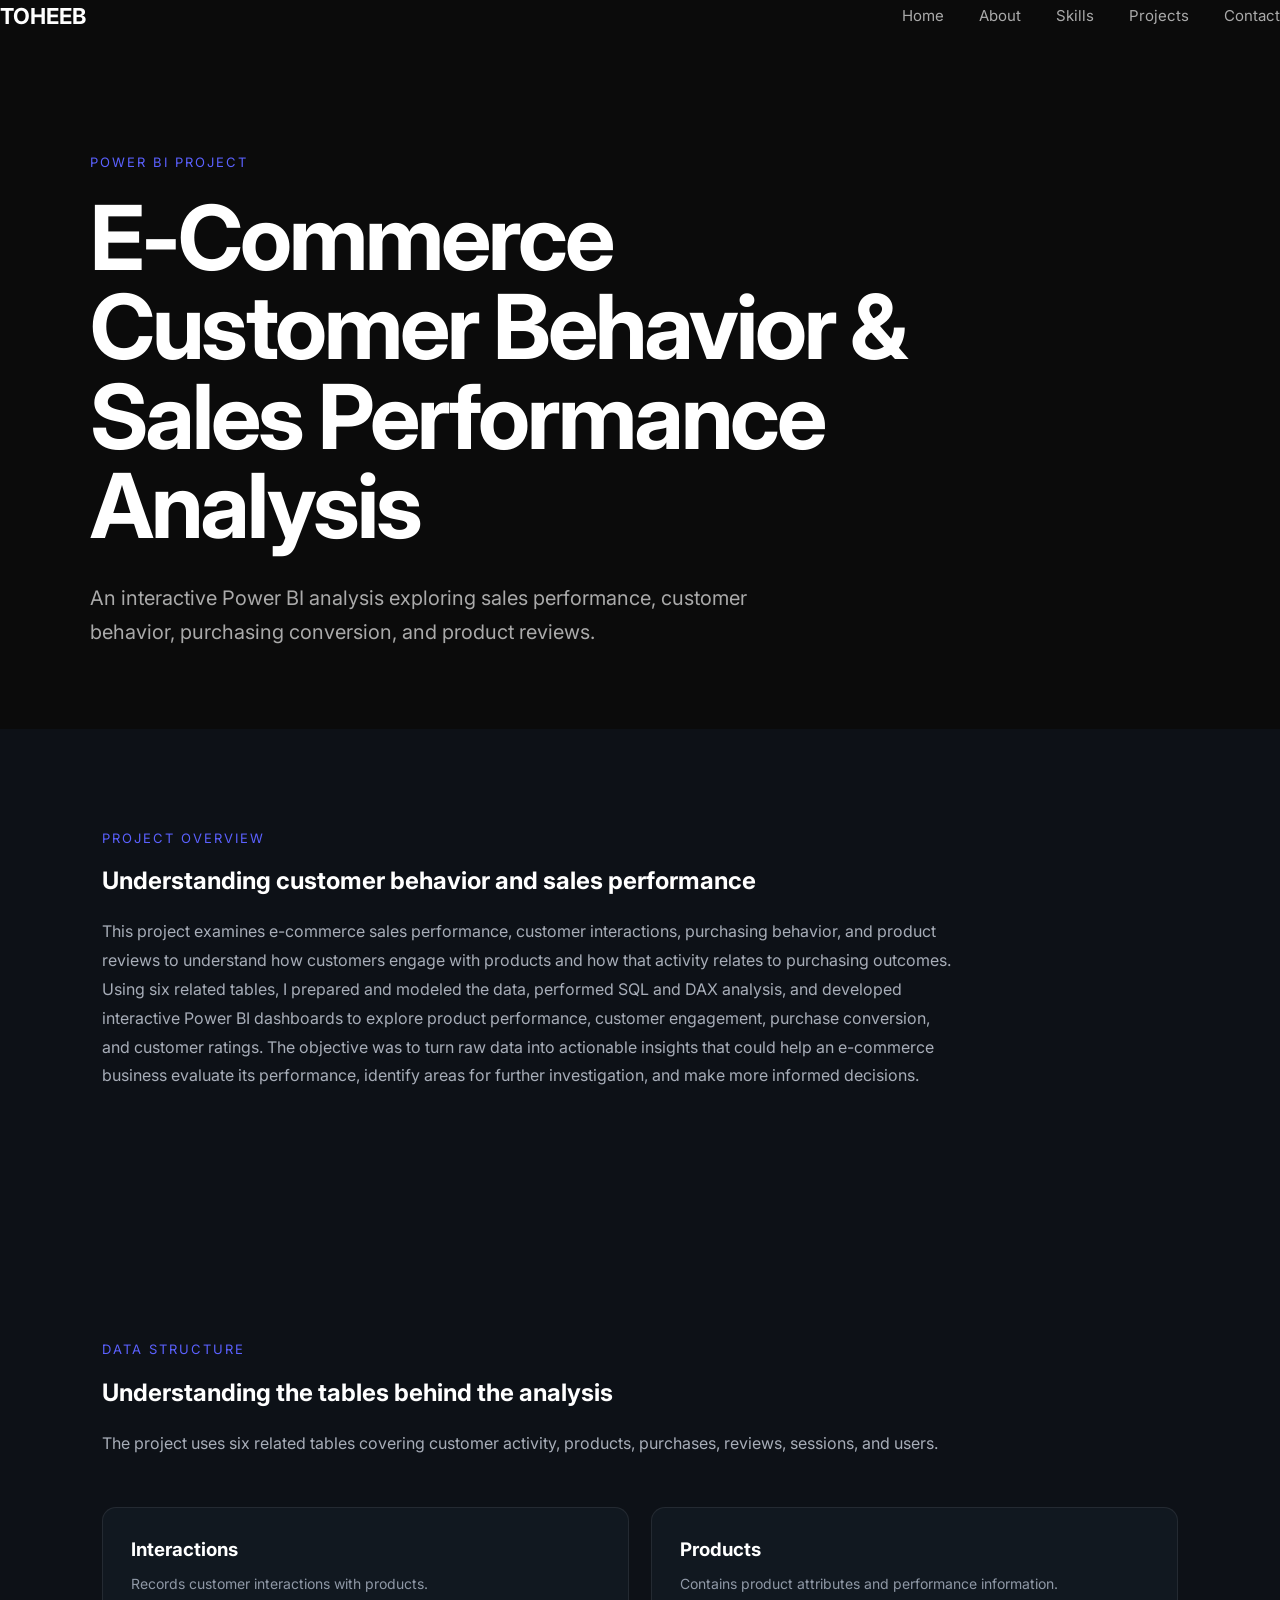
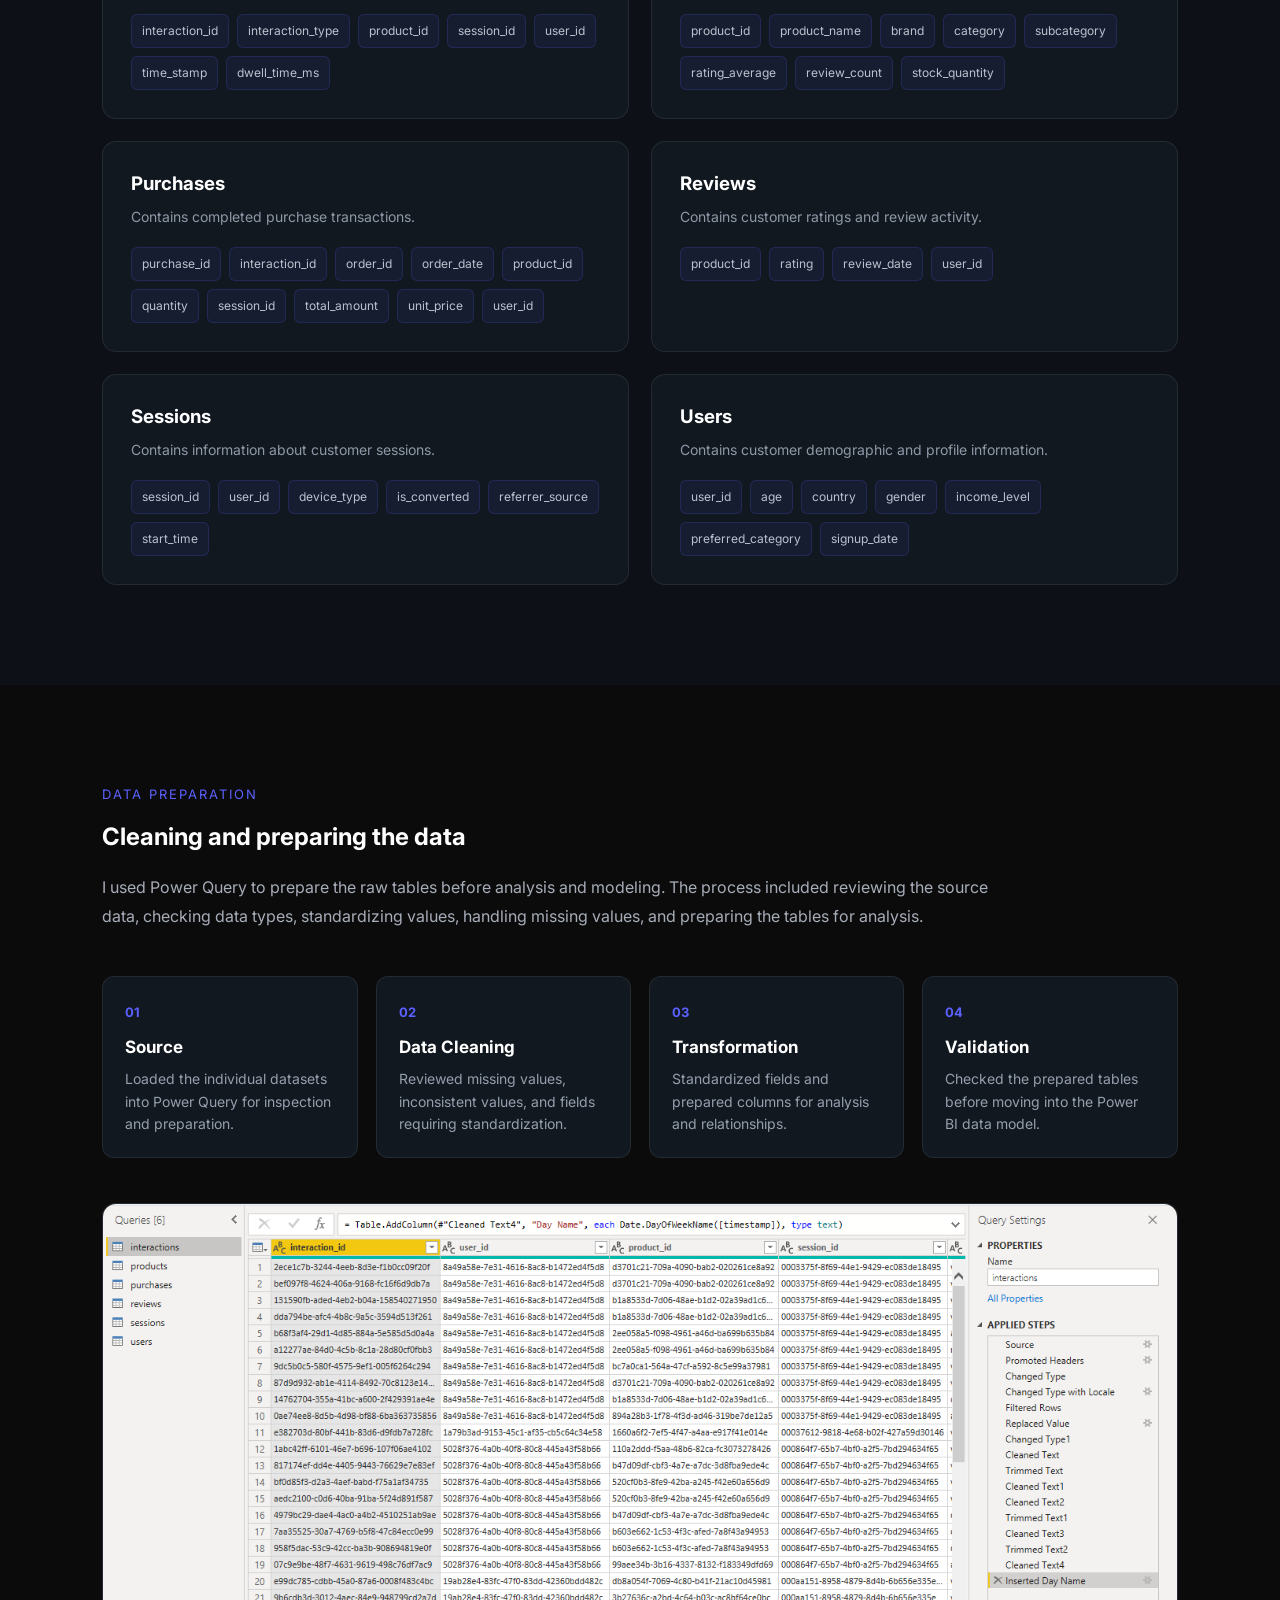
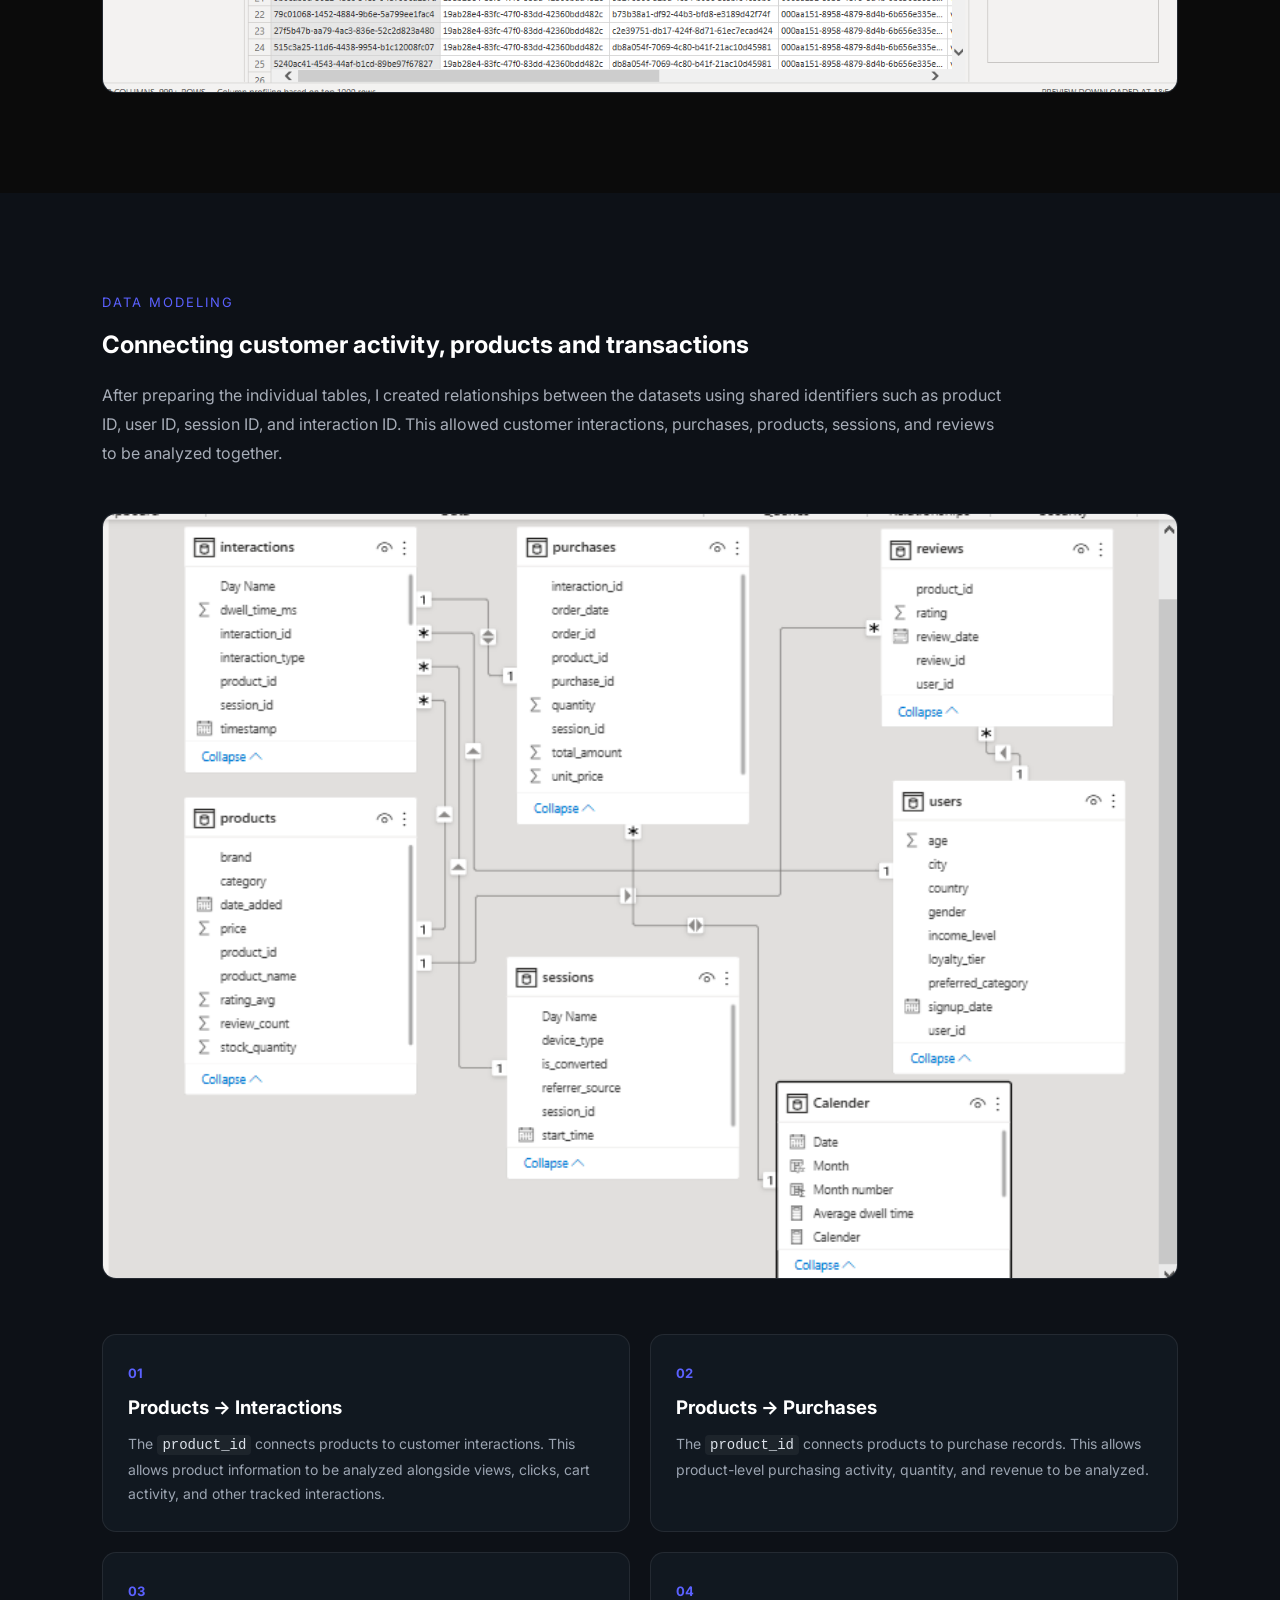
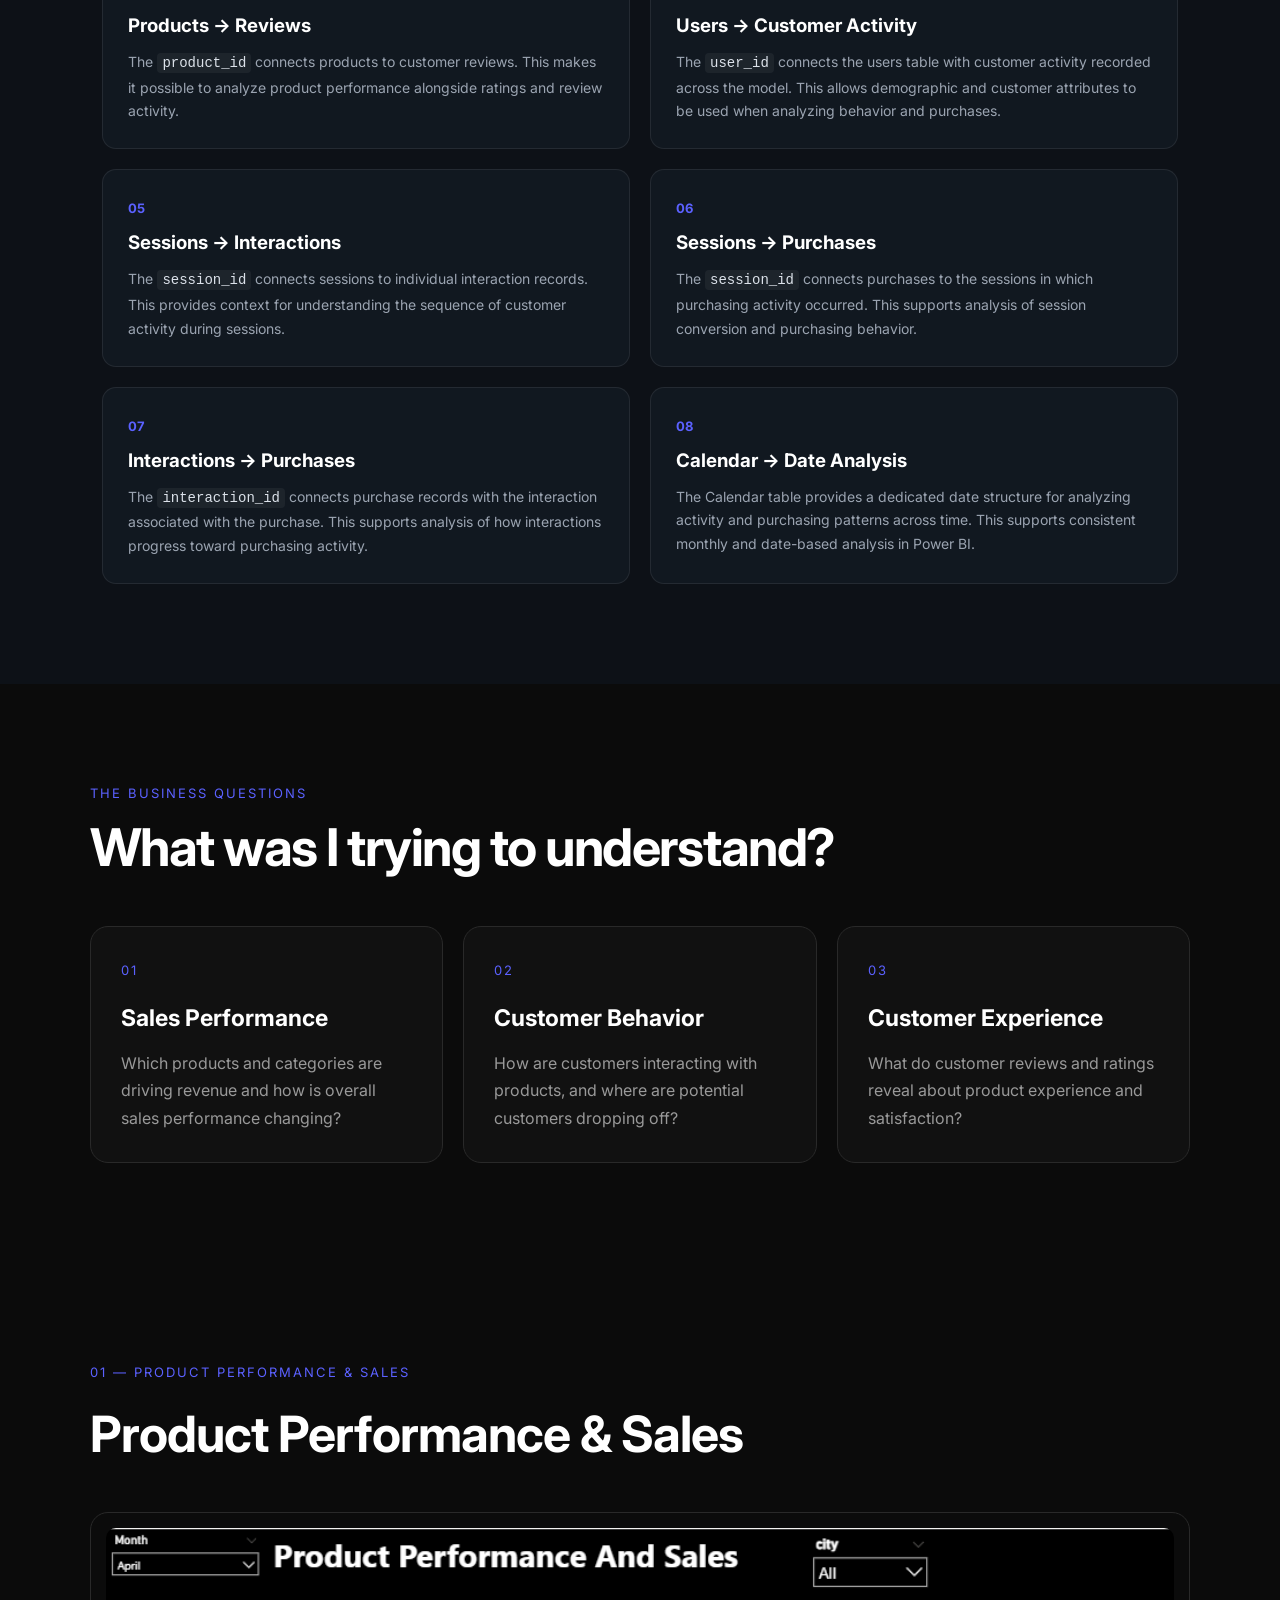
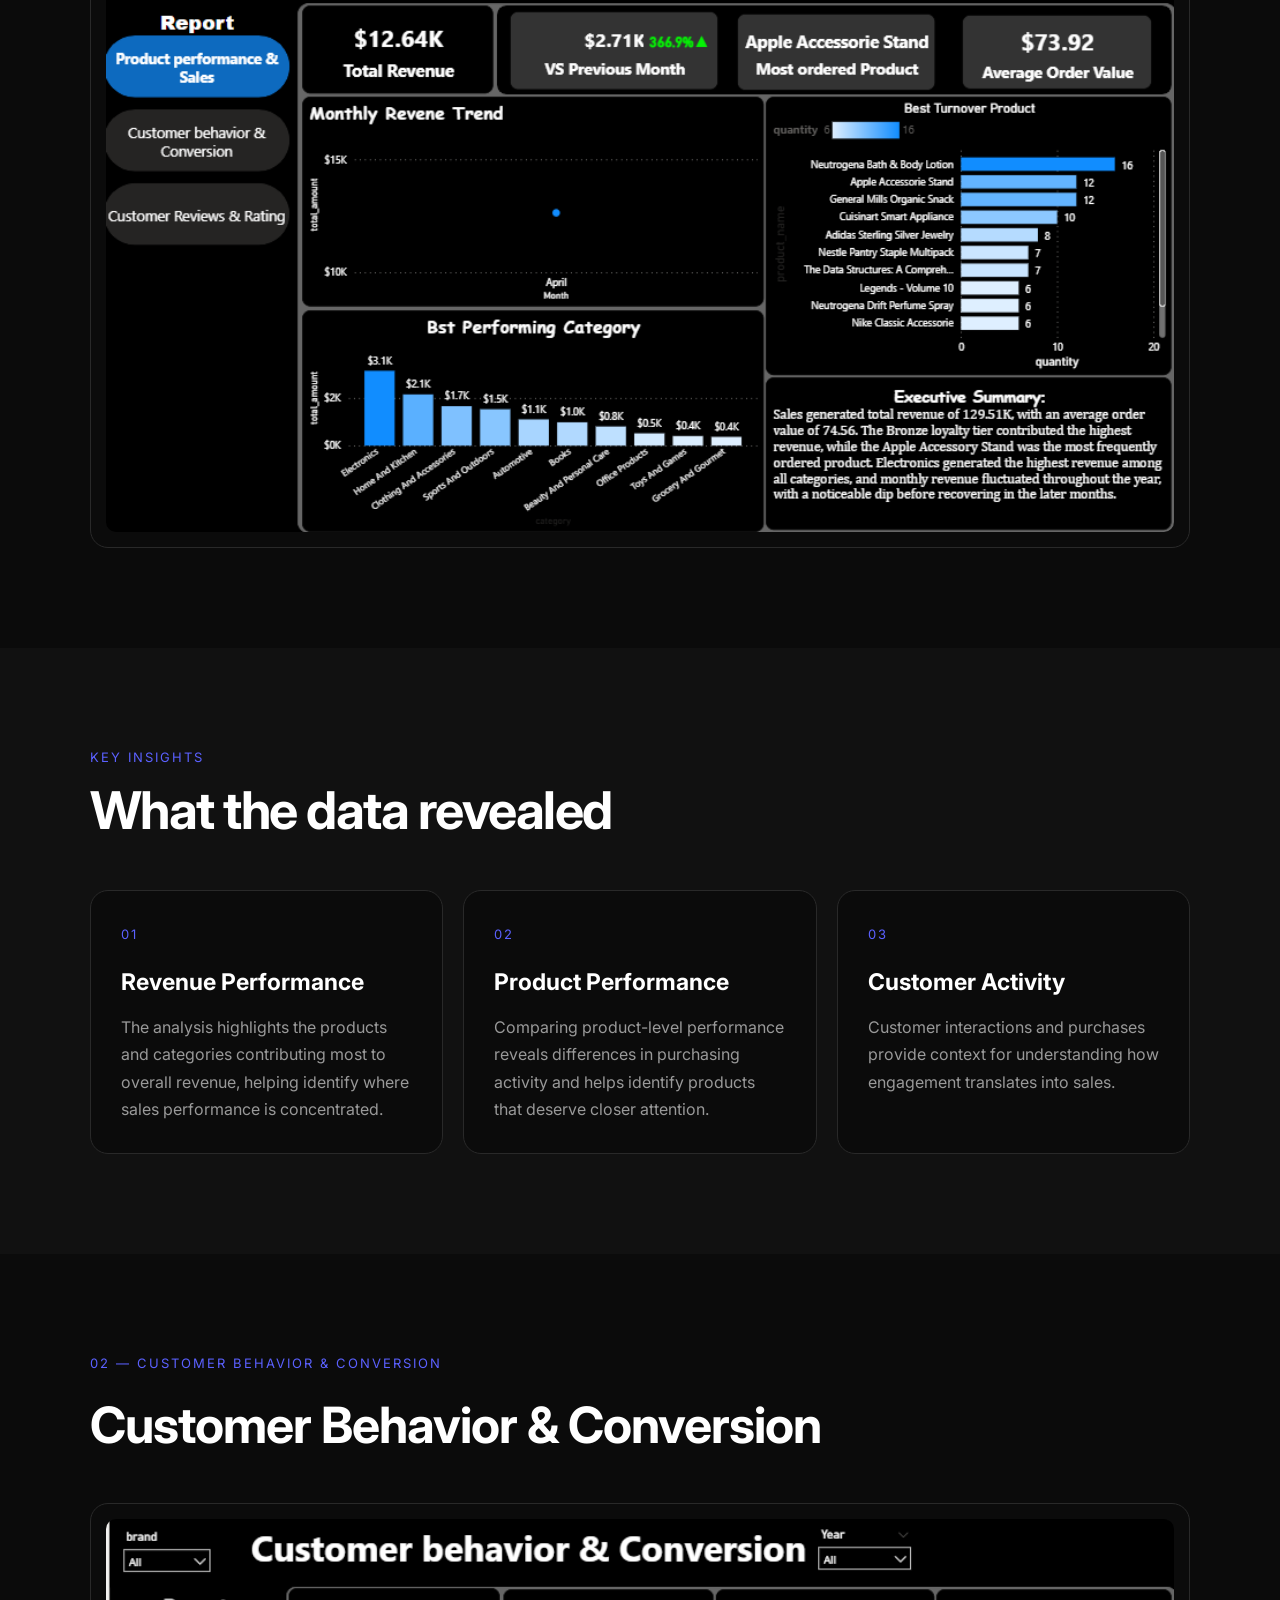
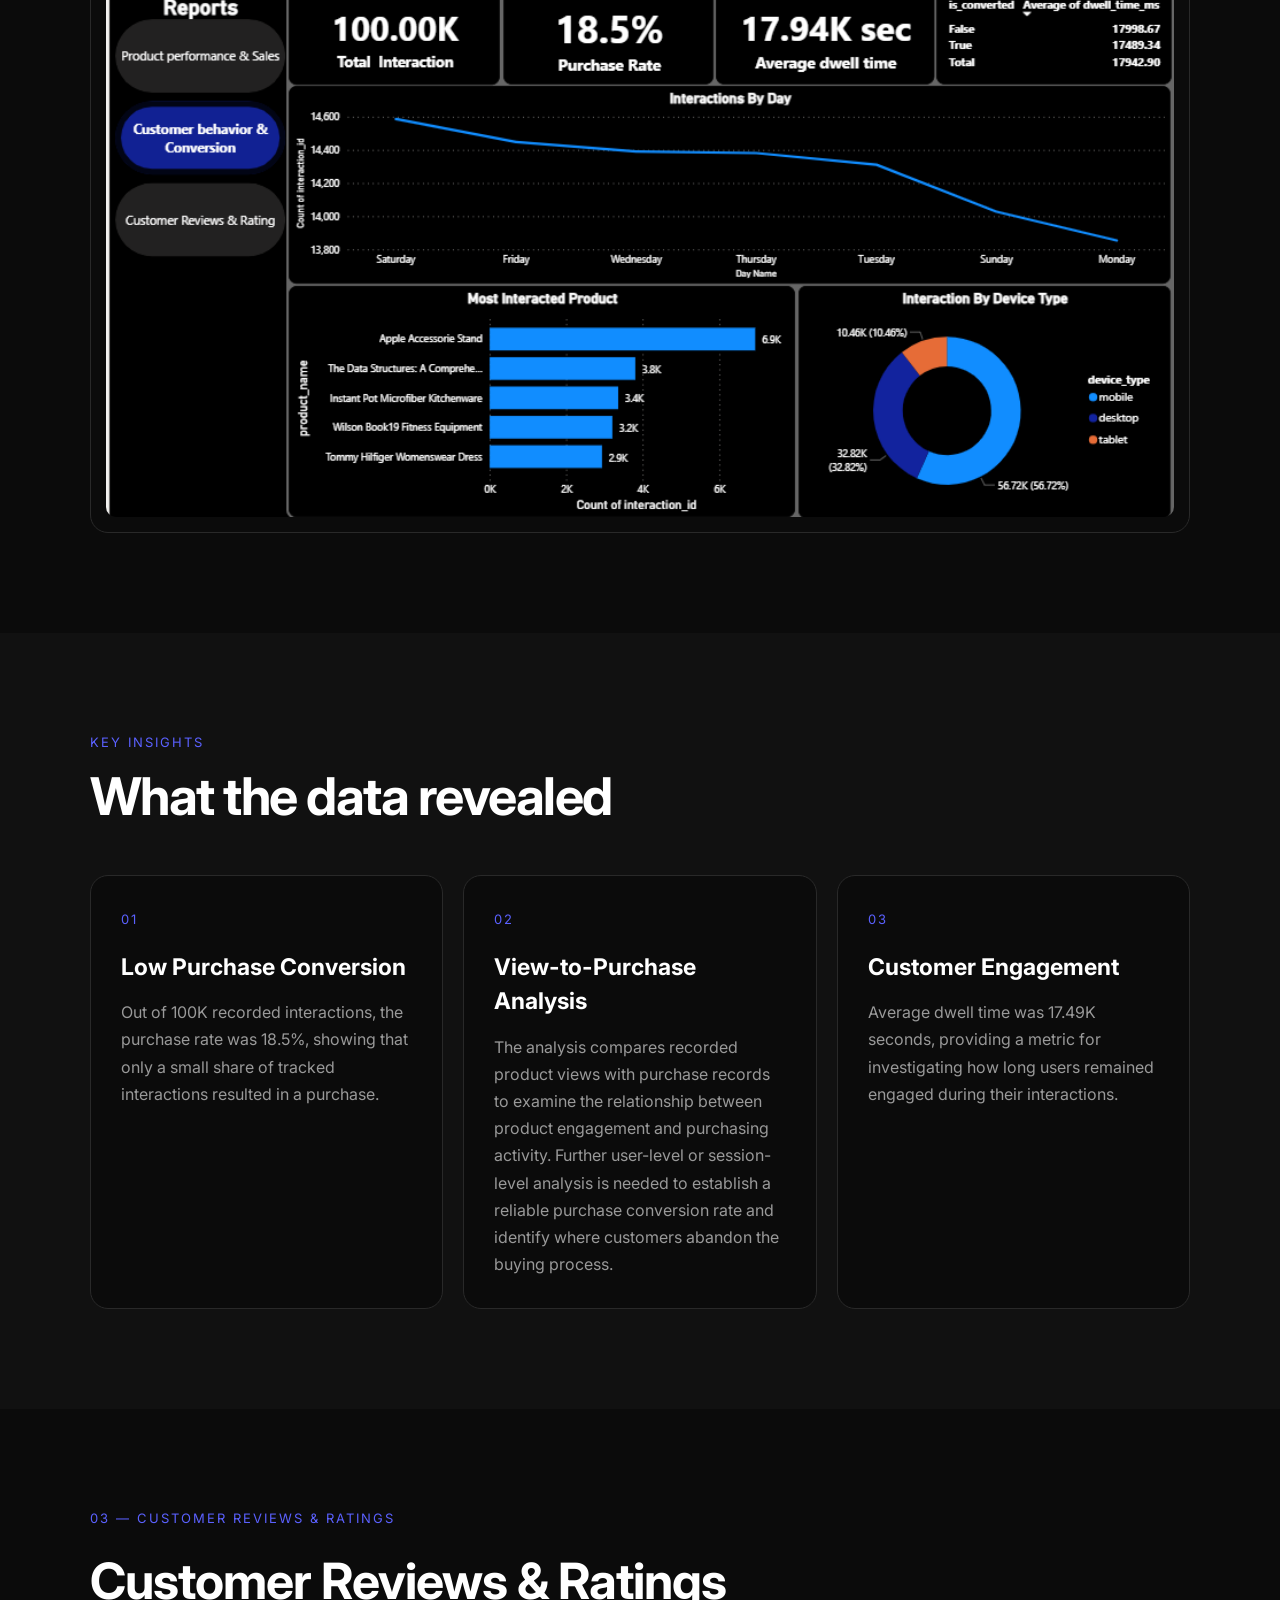
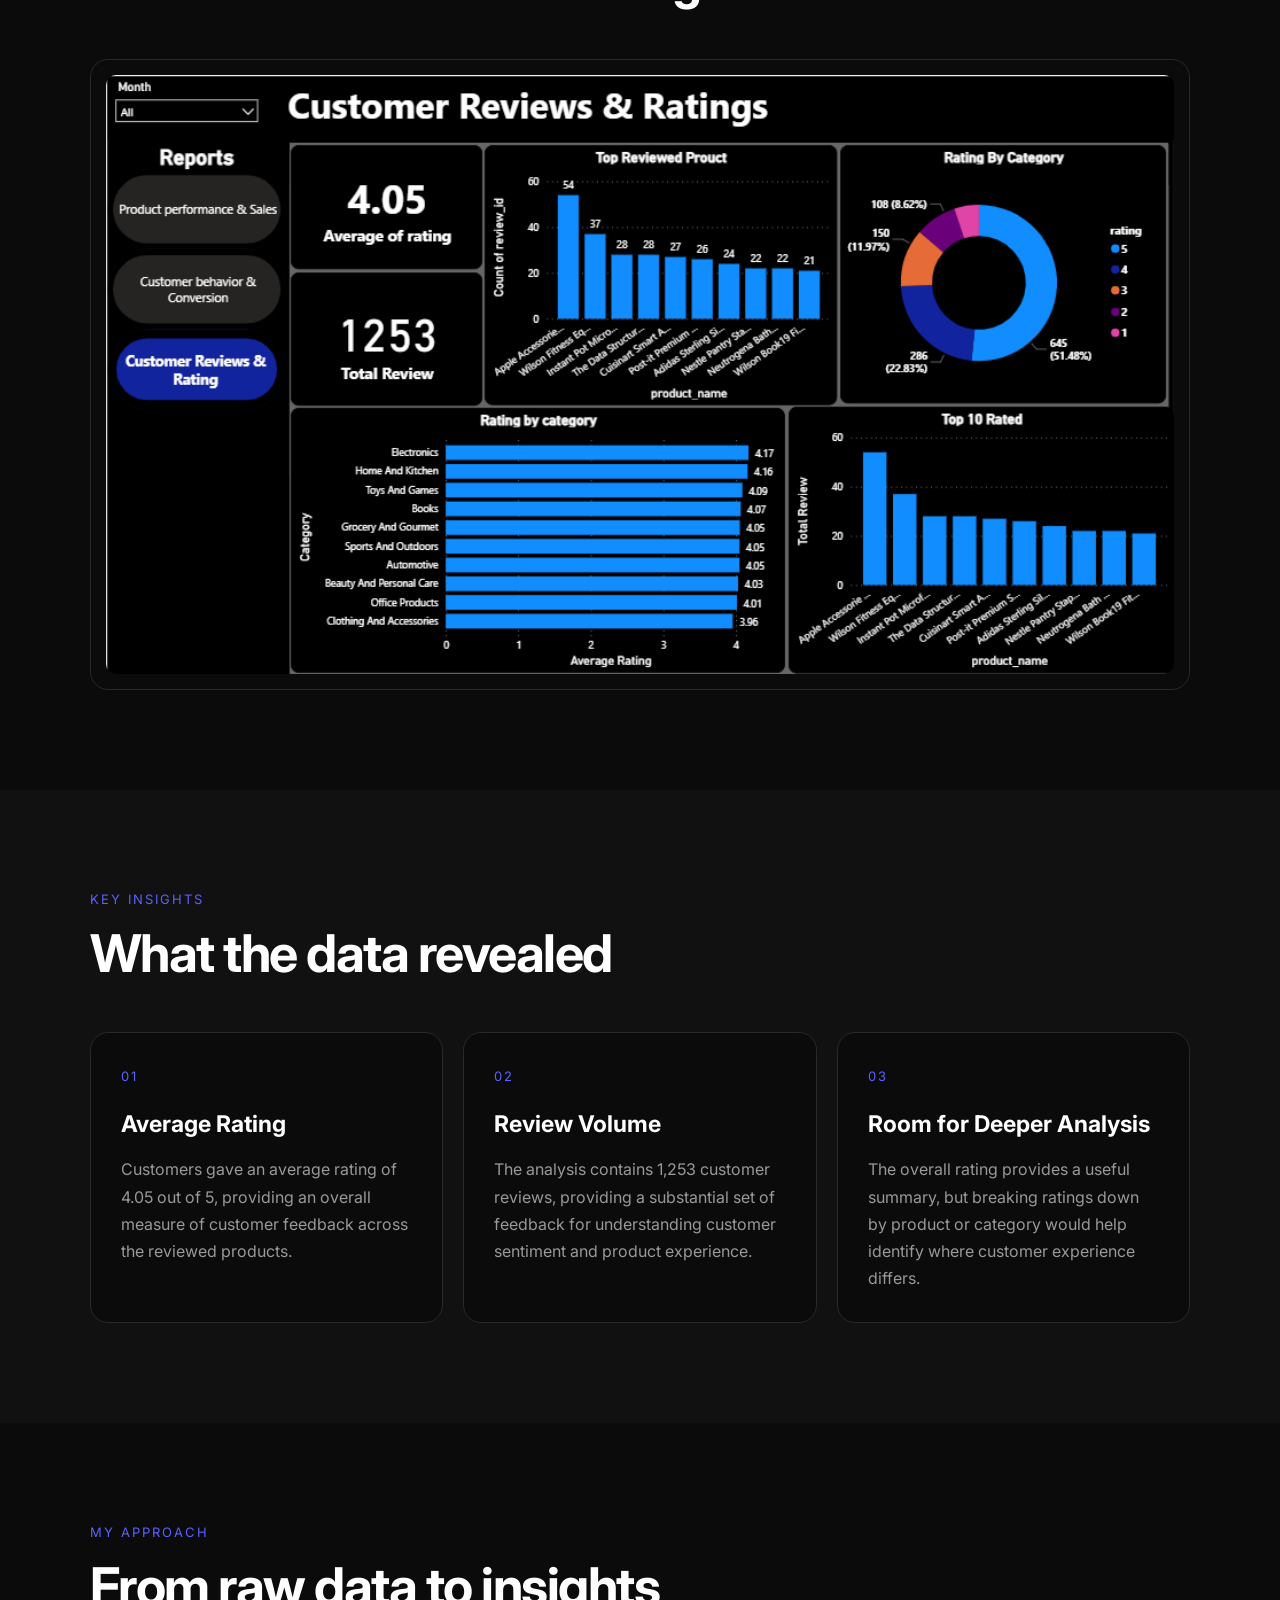
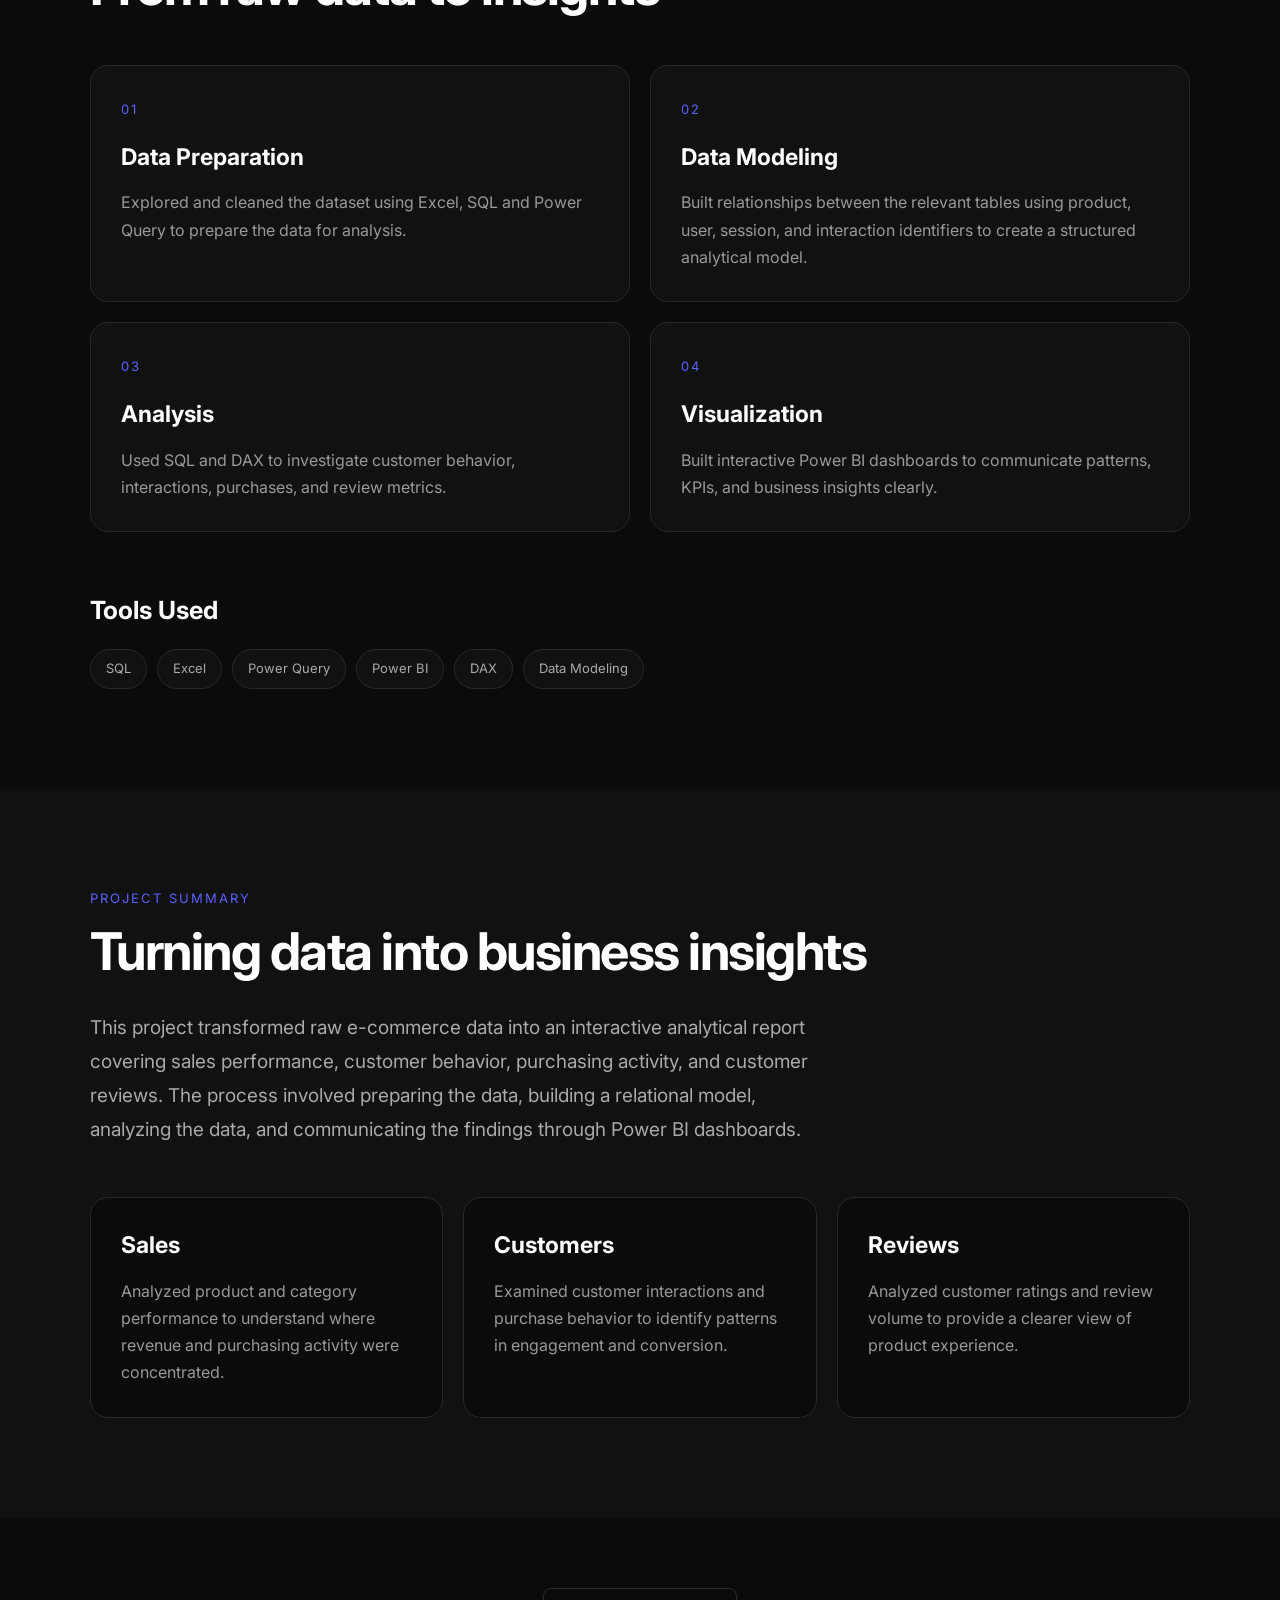
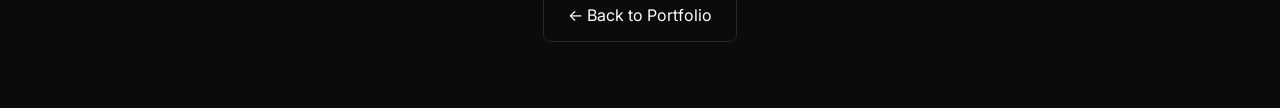
==== commit 4c2b3669: "Update project1.html" ====
--- a/project1.html
+++ b/project1.html
@@ -1168,7 +1168,7 @@
                 <p>
 
                     Out of 100K recorded interactions, the purchase
-                    rate was 3.4%, showing that only a small share
+                    rate was 18.5%, showing that only a small share
                     of tracked interactions resulted in a purchase.
 
                 </p>
@@ -1182,14 +1182,17 @@
                 <span>02</span>
 
                 <h3>
-                    High Abandonment
-                </h3>
-
-                <p>
-
-                    The abandonment rate was 96.56%, indicating that
-                    most tracked interactions did not progress to
-                    a completed purchase.
+                    View-to-Purchase Analysis
+                </h3>
+
+                <p>
+                    The analysis compares recorded product views 
+                    with purchase records to examine the relationship 
+                    between product engagement and purchasing activity. 
+                    Further user-level or session-level analysis is needed to 
+                    establish a reliable purchase conversion rate and 
+                    identify where customers abandon the buying process.
+            
 
                 </p>
 
